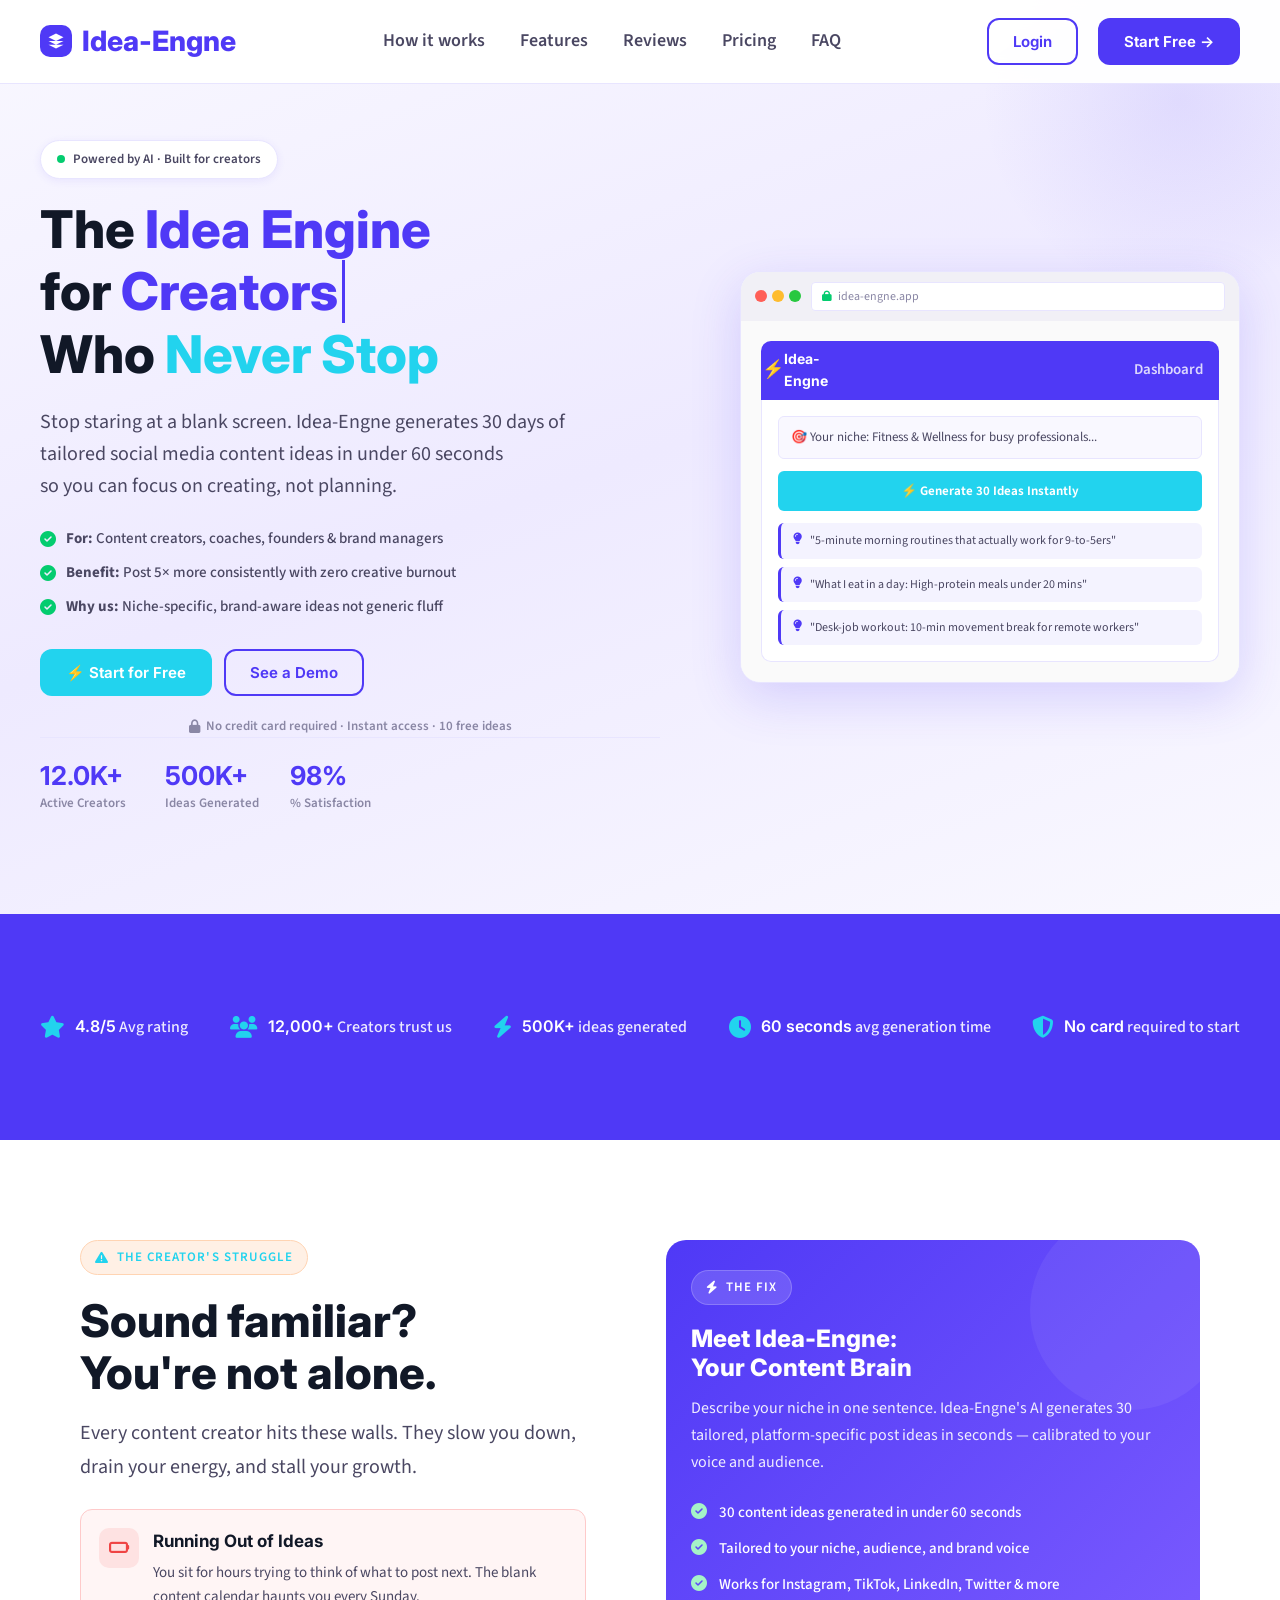
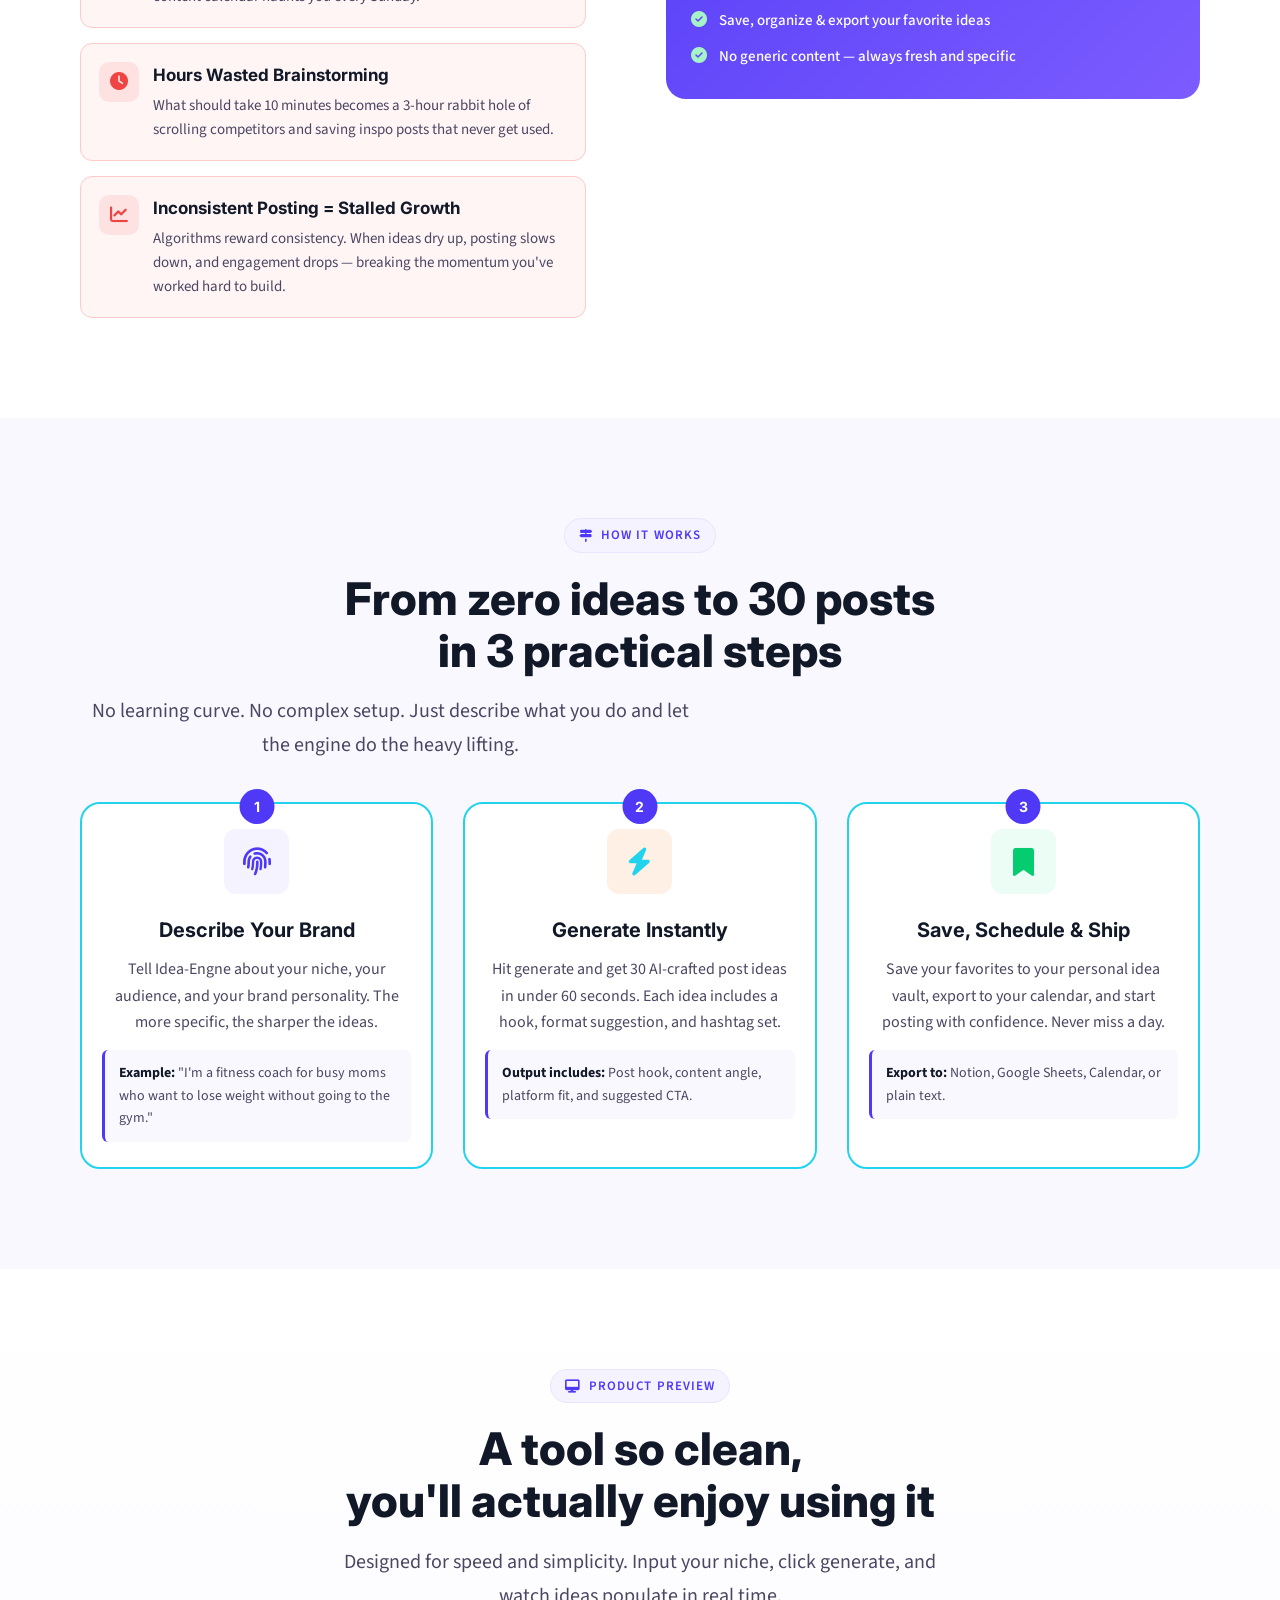
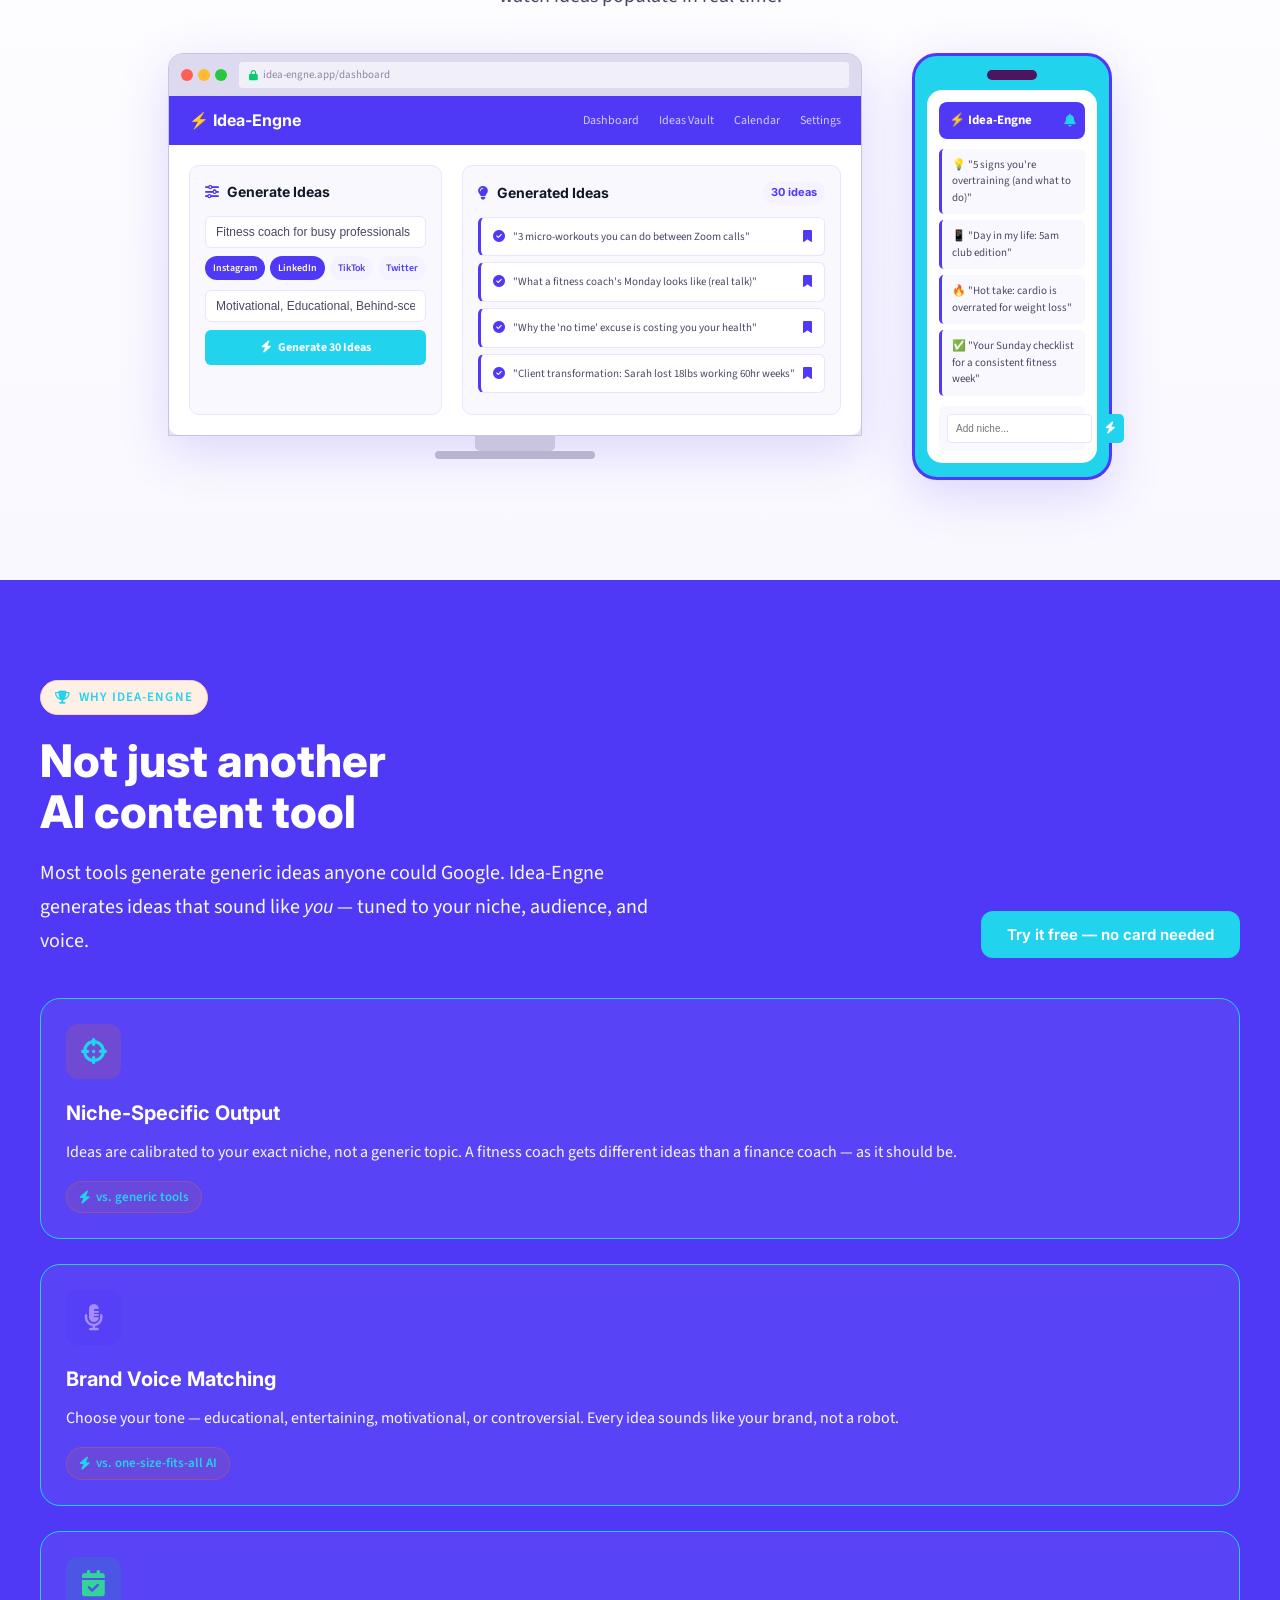
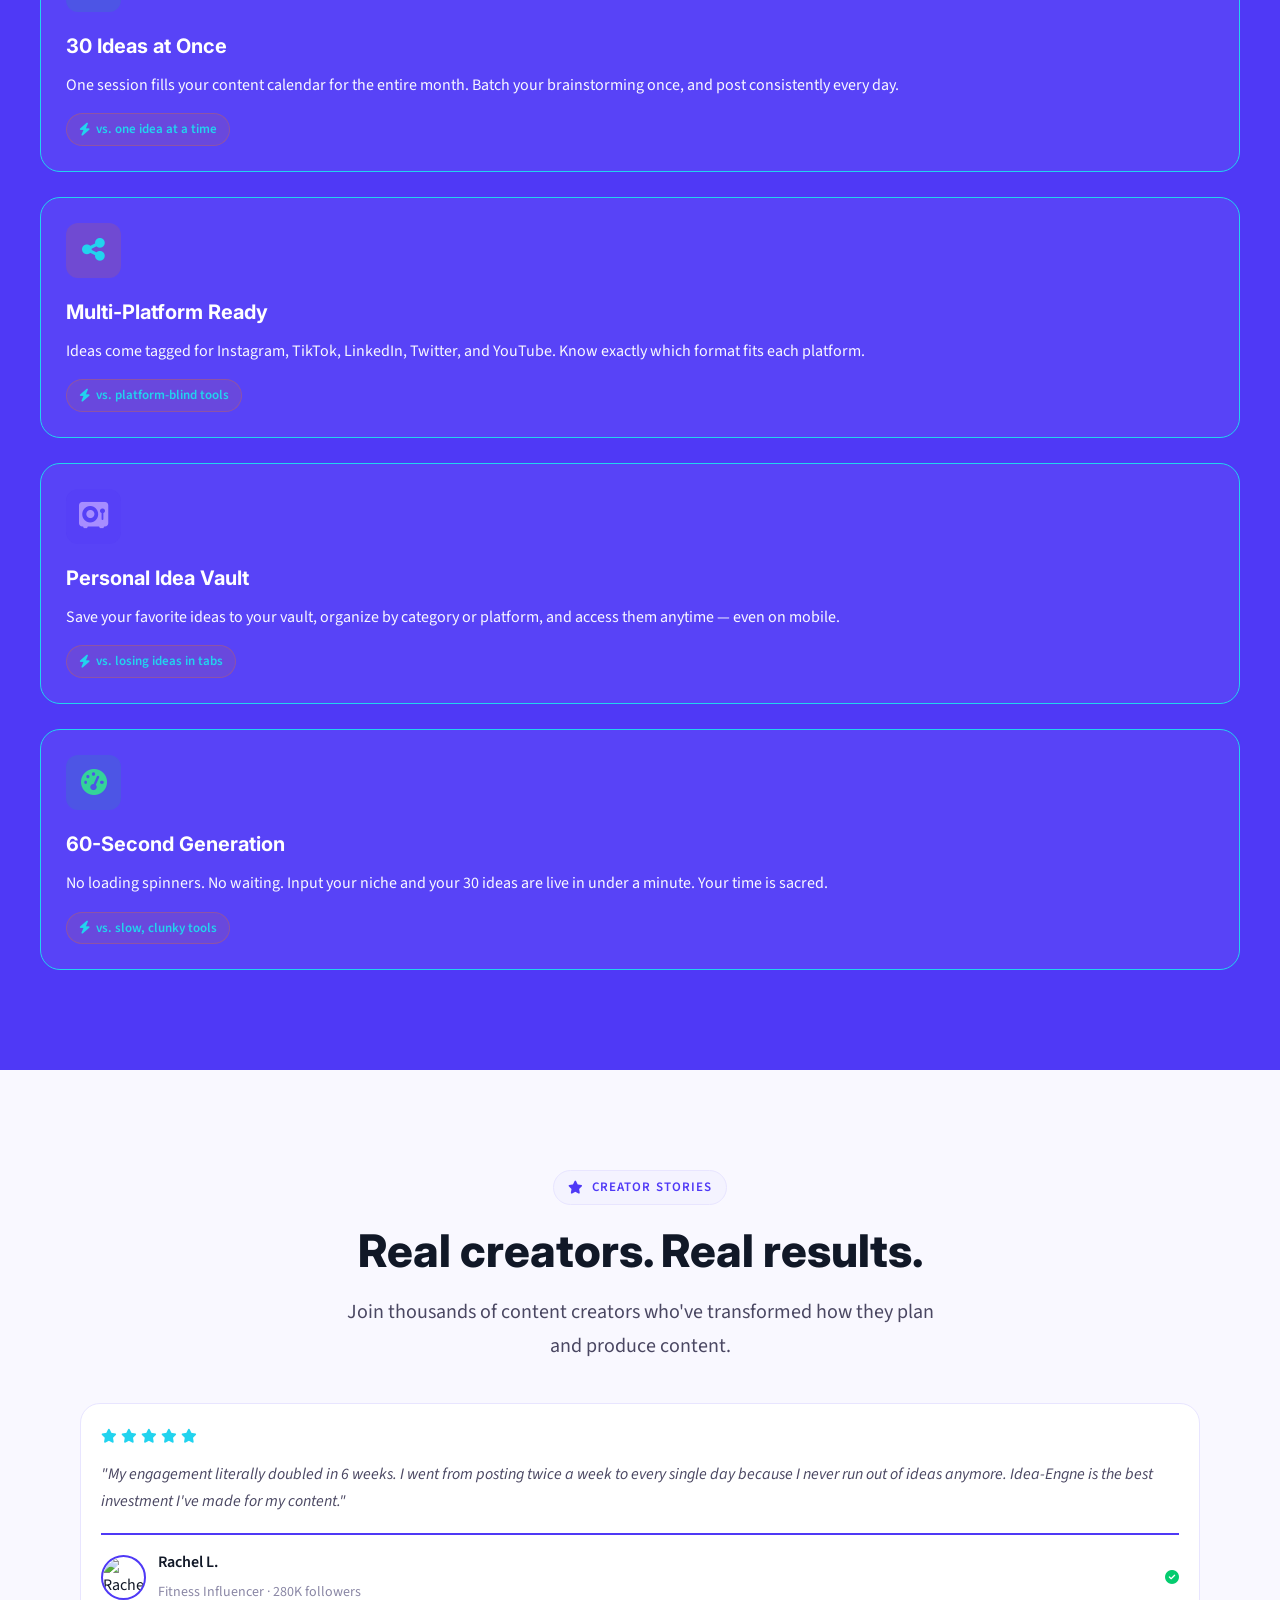
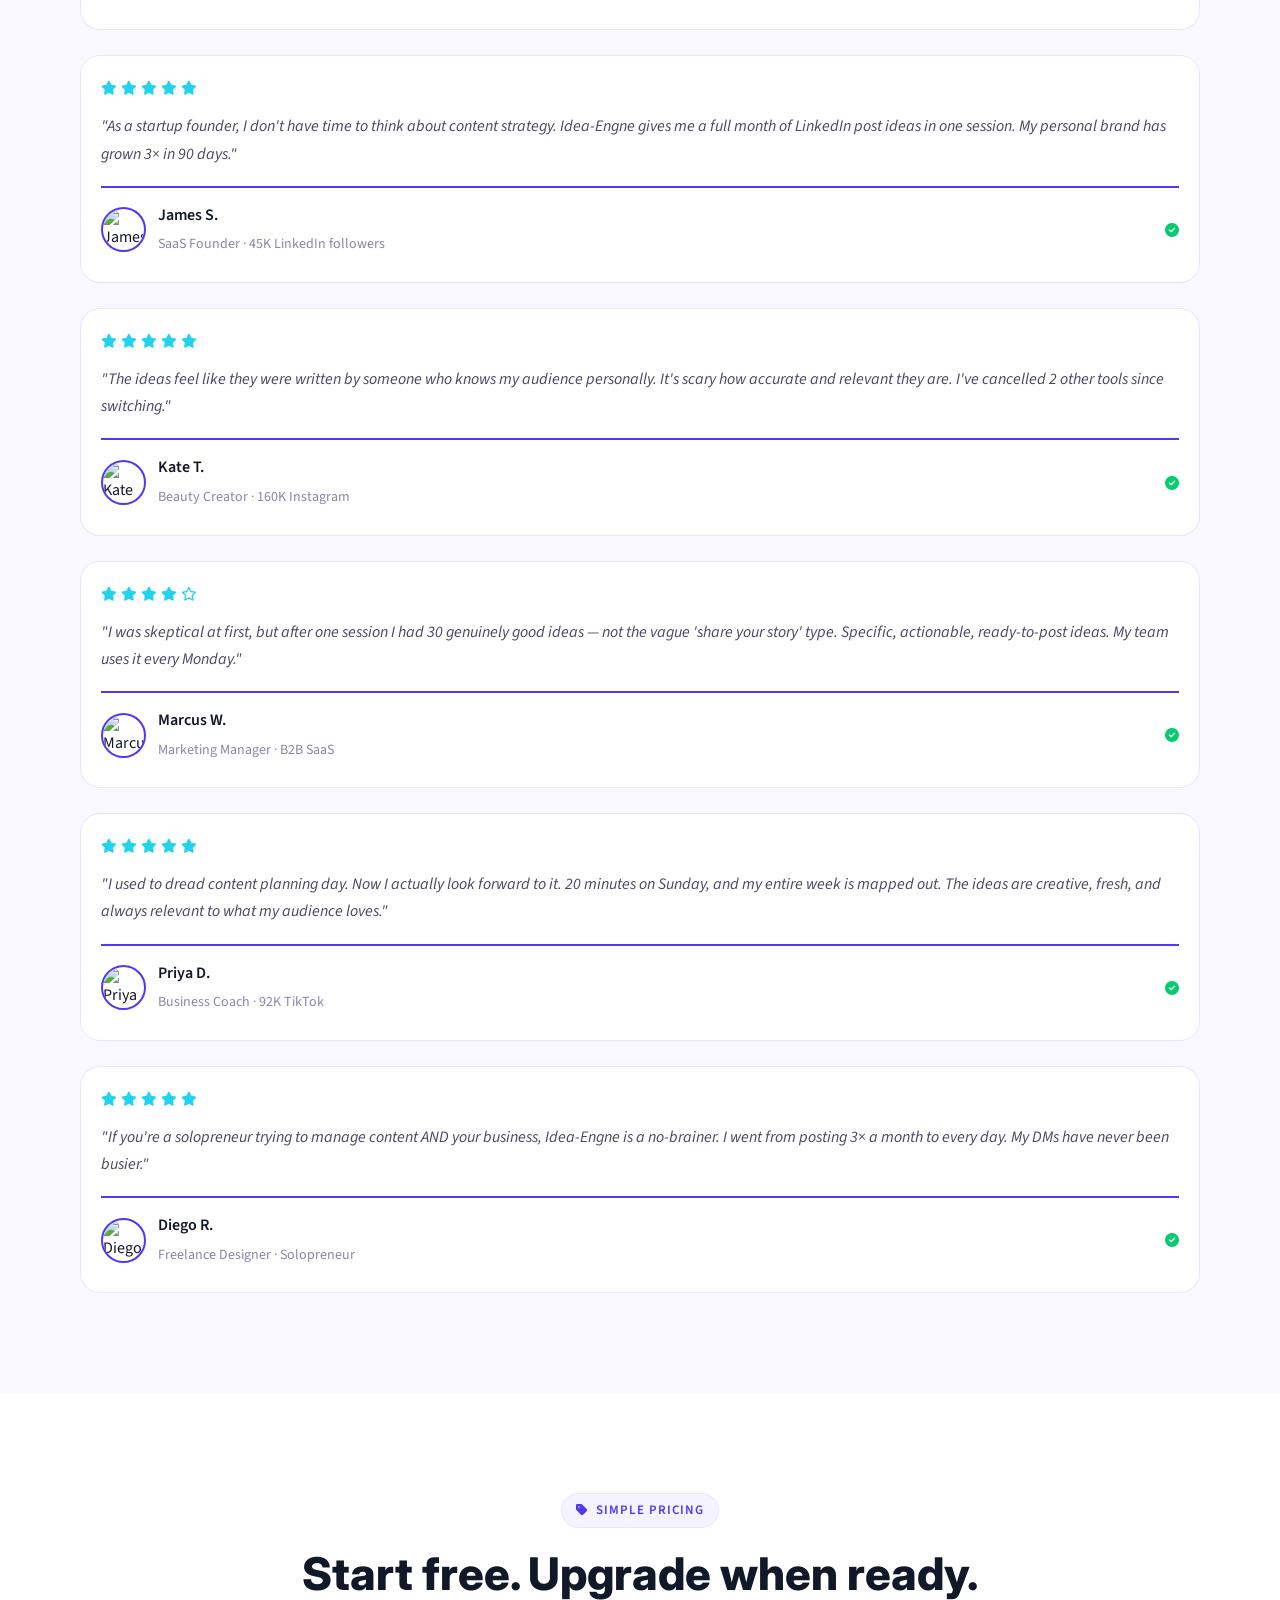
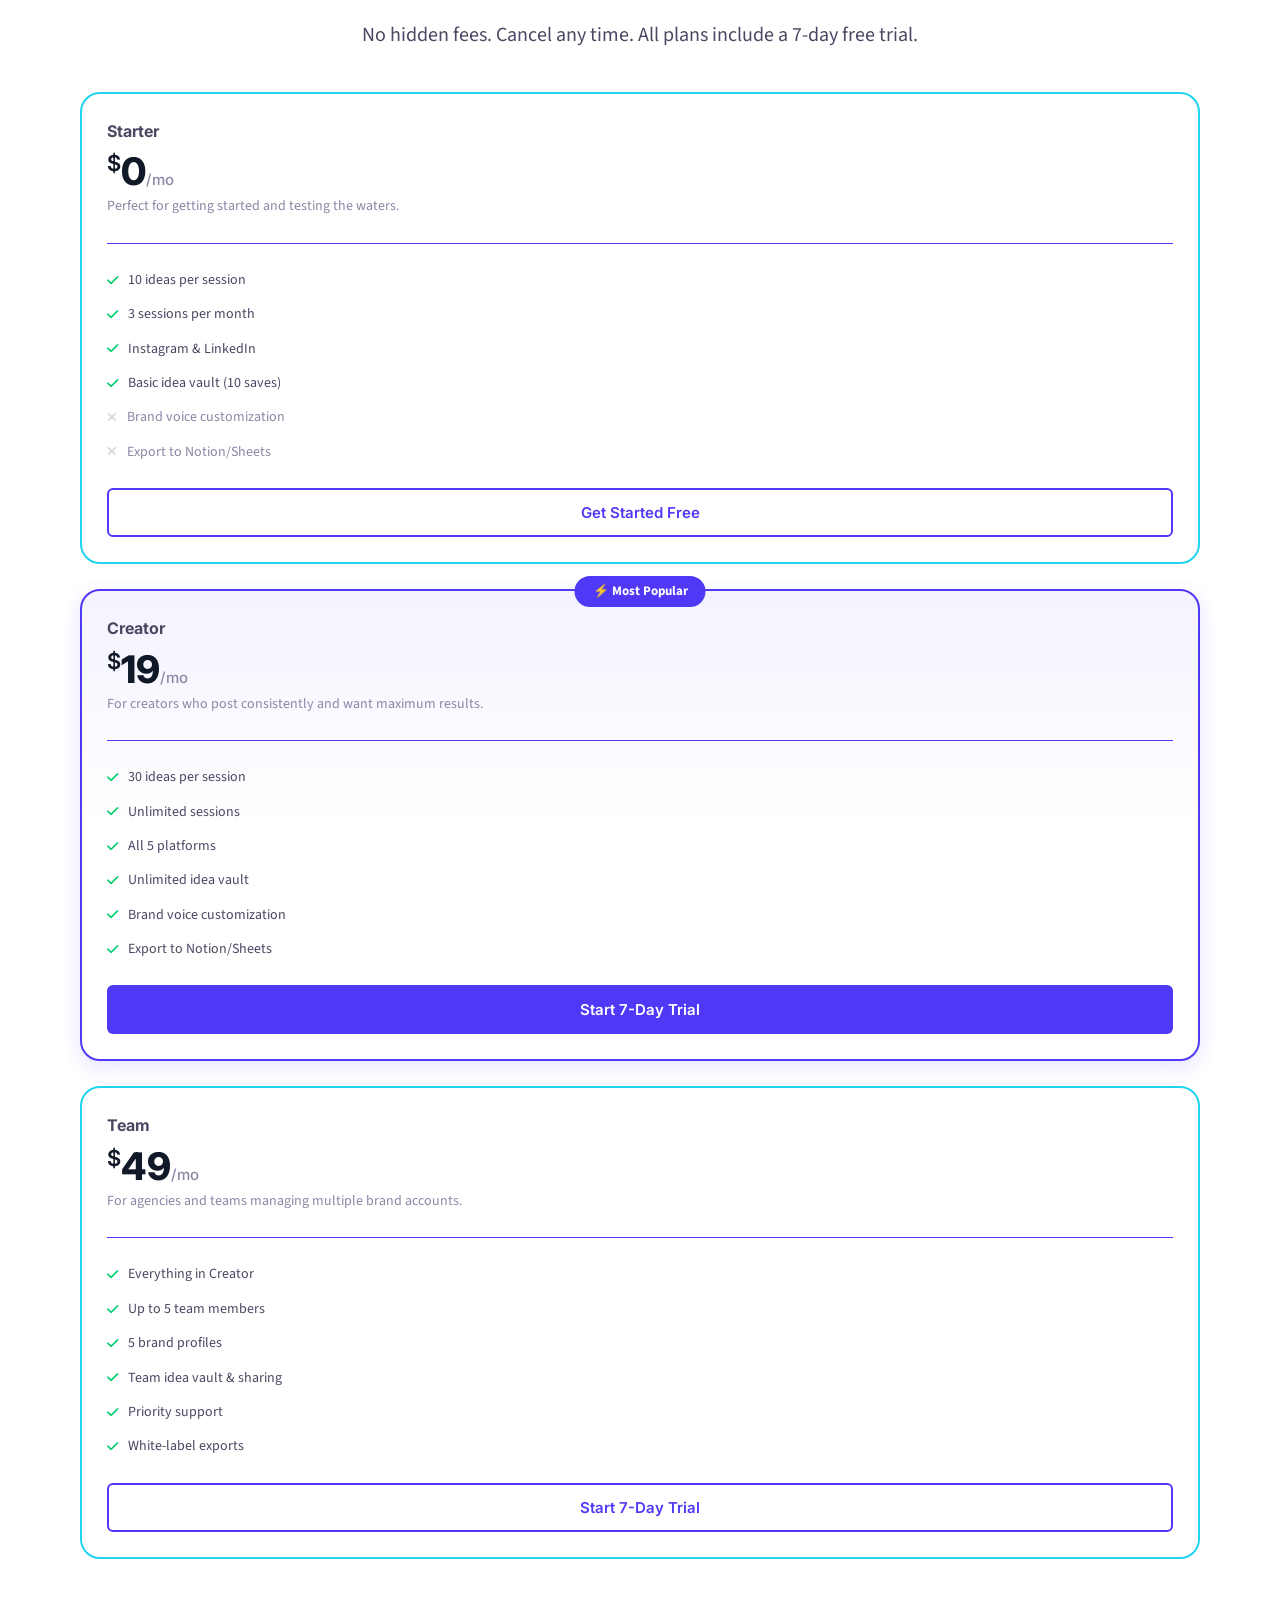
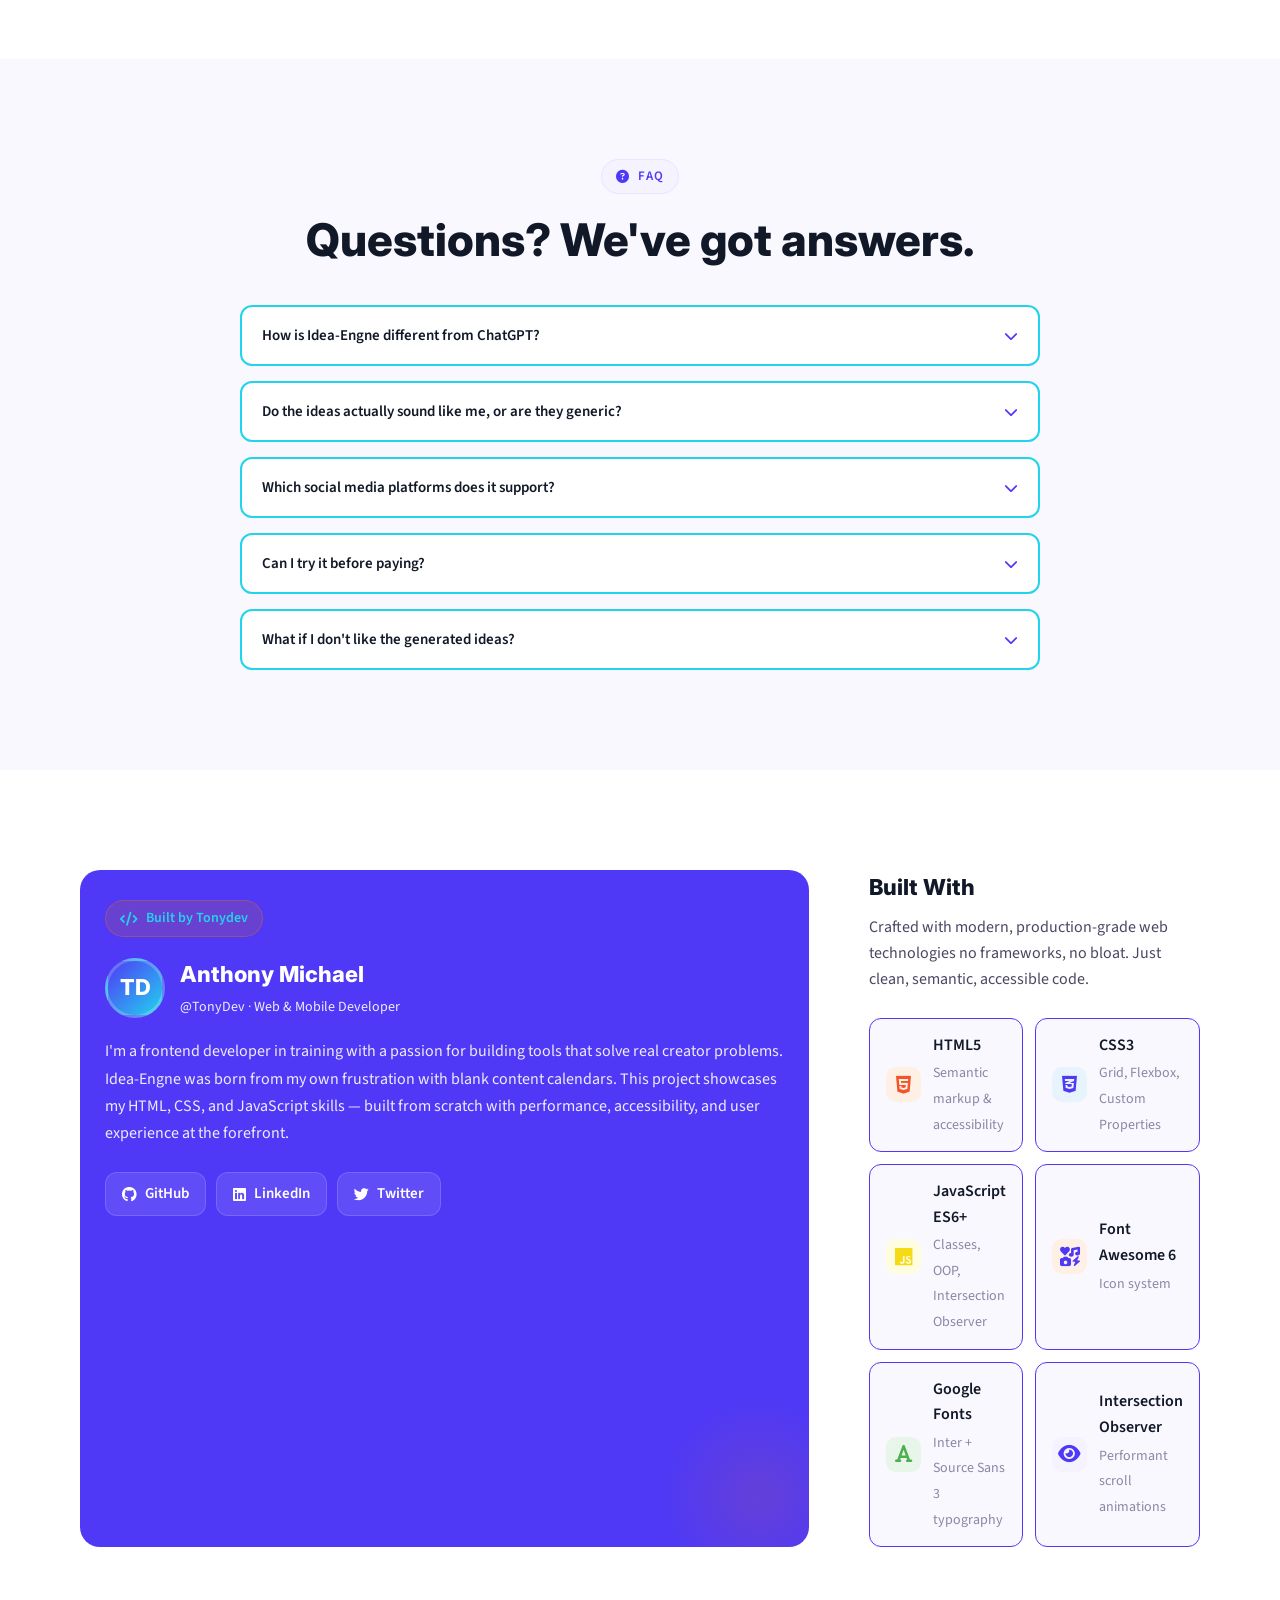
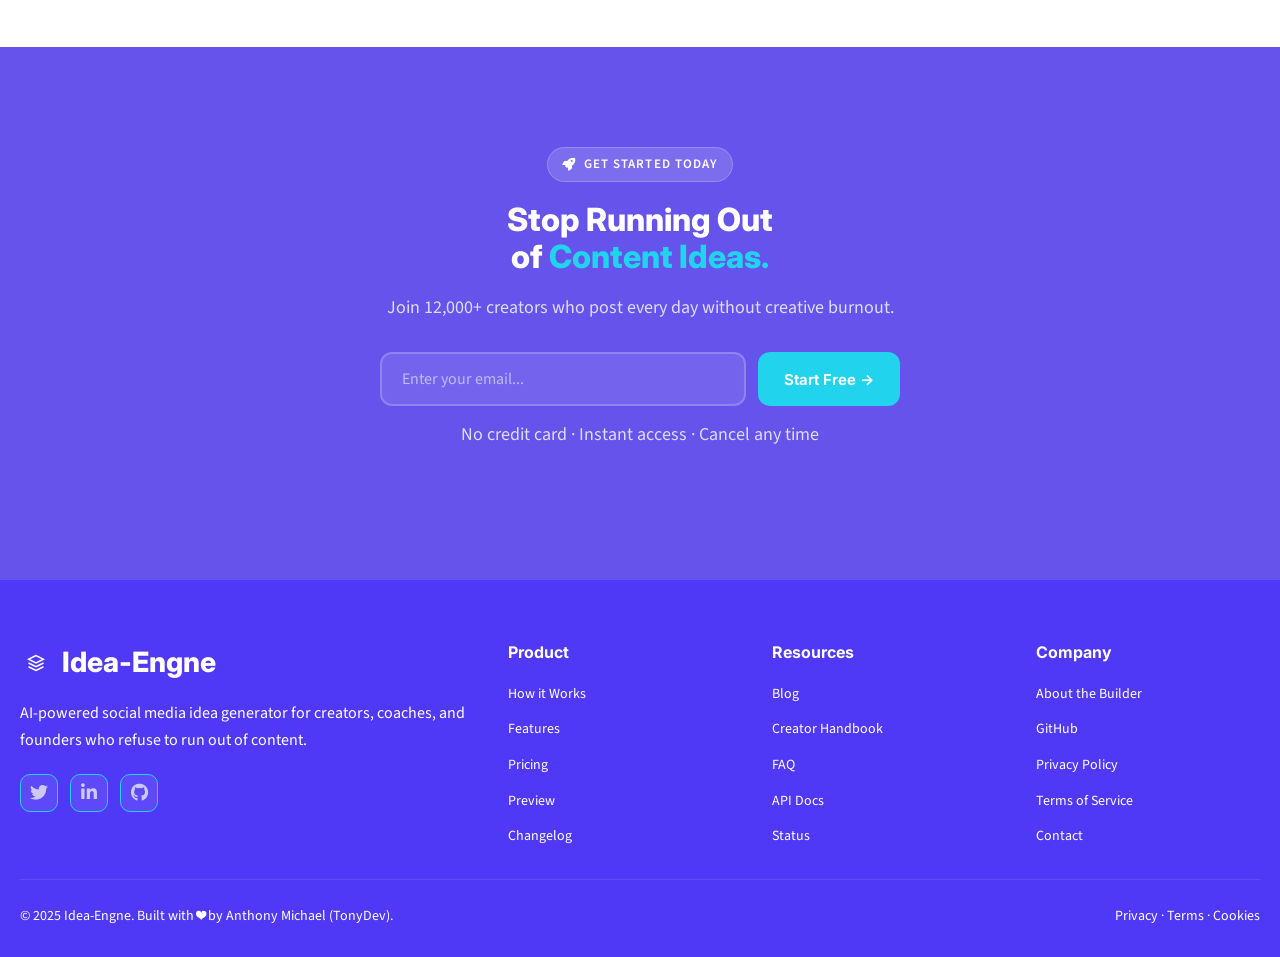
==== index.html @ 8db4eb9b "Idea- generator is an upgraded version of idea-engne that help creator, stay fresh with content idea" ====
<!DOCTYPE html>
<html lang="en">
<head>
  <meta charset="UTF-8">
  <meta name="viewport" content="width=device-width, initial-scale=1.0">
  <meta name="description" content="Idea-Engne – AI-powered social media idea generator for content creators, coaches, and founders. Post consistently without creative burnout.">
  <meta property="og:title" content="Idea-Engne | Never Run Out of Content Ideas Again">
  <meta property="og:description" content="Generate 30 days of tailored social media content ideas in under 60 seconds. Built for creators, coaches, and founders.">
  <meta property="og:type" content="website">
  <meta name="twitter:card" content="summary_large_image">
  <title>Idea-Engne | AI Social Media Idea Generator</title>

  <!-- Fonts -->
<link rel="preconnect" href="https://fonts.googleapis.com">
<link rel="preconnect" href="https://fonts.gstatic.com" crossorigin>
<link href="https://fonts.googleapis.com/css2?family=Inter:wght@400;500;600;700&family=Source+Sans+3:wght@400;500;600;700&display=swap" rel="stylesheet">  <link rel="stylesheet" href="https://cdnjs.cloudflare.com/ajax/libs/font-awesome/6.5.0/css/all.min.css">
<link rel="stylesheet" href="index.css">
</head>
<body>
    <!-- Skip Link -->
<a href="#hero" class="skip-link">Skip to main content</a>

<!--  HEADER -->
<header id="site-header">
  <div class="header-inner">
    <!-- Brand Logo -->
    <a href="#hero" class="brand">
      <div class="brand-icon">
        <svg viewBox="0 0 24 24" xmlns="http://www.w3.org/2000/svg">
          <path d="M12 2L2 7l10 5 10-5-10-5zM2 17l10 5 10-5M2 12l10 5 10-5"/>
        </svg>
      </div>
      Idea-Engne
    </a>

    <!-- Desktop Navigation - Hidden on Mobile -->
    <nav aria-label="Main navigation">
      <ul class="nav-links">
        <li><a href="#how-it-works">How it works</a></li>
        <li><a href="#features">Features</a></li>
        <li><a href="#testimonials">Reviews</a></li>
        <li><a href="#pricing">Pricing</a></li>
        <li><a href="#faq">FAQ</a></li>
      </ul>
    </nav>

    <!-- Desktop CTA Buttons - Hidden on Mobile -->
    <div class="header-cta">
      <button class="btn-outline cta-trigger">Login</button>
      <button class="btn-primary cta-trigger">Start Free →</button>
    </div>

    <!-- Hamburger Menu - Mobile Only -->
    <button class="hamburger" aria-label="Menu" aria-expanded="false">
      <span></span>
      <span></span>
      <span></span>
    </button>
  </div>

  <!-- Mobile Menu - Slides Down on Mobile -->
  <div class="mobile-menu">
    <nav aria-label="Mobile navigation">
      <ul class="mobile-nav-links">
        <li><a href="#how-it-works">How it works</a></li>
        <li><a href="#features">Features</a></li>
        <li><a href="#testimonials">Reviews</a></li>
        <li><a href="#pricing">Pricing</a></li>
        <li><a href="#faq">FAQ</a></li>
      </ul>
    </nav>
    <div class="mobile-cta">
      <button class="btn-outline cta-trigger">Login</button>
      <button class="btn-primary cta-trigger">Start Free →</button>
    </div>
  </div>
</header>

<!-- HERO SECTION  -->
<section id="hero">
  <div class="hero-inner">
    <!-- Left: Copy -->
    <div class="hero-copy">
      <div class="hero-badge">
        <span class="dot"></span>
        Powered by AI · Built for creators
      </div>

      <h1 class="hero-title">
        The <span class="line-accent">Idea Engine</span><br>
        for <span class="typing-wrapper"><span class="typing-target line-accent" id="typing-hero">Creators</span></span><br>
        Who <span class="line-orange">Never Stop</span>
      </h1>

      <p class="hero-desc">
        Stop staring at a blank screen. Idea-Engne generates 30 days of tailored social media content ideas in under 60 seconds <br>so you can focus on creating, not planning.
      </p>

      <div class="hero-value-props">
        <div class="value-prop">
          <i class="fas fa-check-circle"></i>
          <span><strong>For:</strong> Content creators, coaches, founders & brand managers</span>
        </div>
        <div class="value-prop">
          <i class="fas fa-check-circle"></i>
          <span><strong>Benefit:</strong> Post 5× more consistently with zero creative burnout</span>
        </div>
        <div class="value-prop">
          <i class="fas fa-check-circle"></i>
          <span><strong>Why us:</strong> Niche-specific, brand-aware ideas not generic fluff</span>
        </div>
      </div>

      <div class="hero-actions">
        <button class="btn-accent cta-trigger">⚡ Start for Free </button>
        <button class="btn-outline cta-trigger">See a Demo</button>
      </div>

      <p class="hero-note">
        <i class="fas fa-lock"></i> No credit card required · Instant access · 10 free ideas
      </p>

      <div class="hero-stats">
        <div class="stat-item">
          <span class="stat-number" data-count="12000">0</span>
          <span class="stat-label">Active Creators</span>
        </div>
        <div class="stat-item">
          <span class="stat-number" data-count="500000">0</span>
          <span class="stat-label">Ideas Generated</span>
        </div>
        <div class="stat-item">
          <span class="stat-number" data-count="98">0</span>
          <span class="stat-label">% Satisfaction</span>
        </div>
      </div>
    </div>

    <!-- Right: UI Mockup -->
    <div class="hero-visual">
      <div class="browser-mockup">
        <div class="browser-bar">
          <div class="browser-dots">
            <div class="browser-dot"></div>
            <div class="browser-dot"></div>
            <div class="browser-dot"></div>
          </div>
          <div class="browser-url">
            <i class="fas fa-lock"></i>
            idea-engne.app
          </div>
        </div>
        <div class="mockup-content">
          <div class="mockup-header-ui">
            <div class="icon-badge">⚡<span class="app-logo"> Idea-Engne</span></div>
            <span style="font-size:1.5rem; font-weight: 600; opacity:.8;">Dashboard</span>
          </div>
          <div class="mockup-body">
            <div class="mockup-input-area">🎯 Your niche: Fitness & Wellness for busy professionals...</div>
            <div class="mockup-generate-btn">⚡ Generate 30 Ideas Instantly</div>
            <div class="mockup-ideas-list">
              <div class="mockup-idea-item">
                <i class="fas fa-lightbulb"></i>
                <span>"5-minute morning routines that actually work for 9-to-5ers"</span>
              </div>
              <div class="mockup-idea-item">
                <i class="fas fa-lightbulb"></i>
                <span>"What I eat in a day: High-protein meals under 20 mins"</span>
              </div>
              <div class="mockup-idea-item">
                <i class="fas fa-lightbulb"></i>
                <span>"Desk-job workout: 10-min movement break for remote workers"</span>
              </div>
            </div>
          </div>
        </div>
      </div>

      <!-- Floating phone -->
      <div class="phone-mockup-float">
        <div class="phone-notch"></div>
        <div class="phone-screen">
          <div class="phone-bar primary"></div>
          <div class="phone-bar" style="width:90%;margin:.4rem 0;"></div>
          <div class="phone-bar accent"></div>
          <div class="phone-bar" style="width:80%;margin:.4rem 0;"></div>
          <div class="phone-bar" style="width:90%;"></div>
          <div class="phone-bar primary" style="width:80%;margin:.4rem 0;"></div>
        </div>
      </div>
    </div>
  </div>
</section>

<!--  SOCIAL PROOF BAR  -->
<section id="social-proof-bar">
  <div class="proof-bar-inner">
    <div class="proof-item">
      <i class="fas fa-star"></i>
      <span><strong>4.8/5</strong> Avg rating</span>
    </div>

    <div class="proof-item">
      <i class="fas fa-users"></i>
      <span><strong>12,000+</strong> Creators trust us</span>
    </div>

    <div class="proof-item">
      <i class="fas fa-bolt"></i>
      <span><strong>500K+</strong> ideas generated</span>
    </div>

    <div class="proof-item">
      <i class="fas fa-clock"></i>
      <span><strong>60 seconds</strong> avg generation time</span>
    </div>

    <div class="proof-item">
      <i class="fas fa-shield-alt"></i>
      <span><strong>No card</strong> required to start</span>
    </div>

  </div>
</section>

<!--  PROBLEM / SOLUTION  -->
<section id="problem">
  <div class="problem-inner container">
    <!-- Problem Side -->
    <div class="fade-in-left">
      <span class="section-tag accent">
        <i class="fas fa-exclamation-triangle"></i> The Creator's Struggle
      </span>
      <h2 class="section-title">
        Sound familiar?<br>You're not alone.
      </h2>
      <p class="section-subtitle">
        Every content creator hits these walls. They slow you down, drain your energy, and stall your growth.
      </p>

      <div class="problem-list">
        <div class="problem-item fade-in stagger-1">
          <div class="problem-icon"><i class="fas fa-battery-empty"></i></div>
          <div class="problem-text">
            <h4>Running Out of Ideas</h4>
            <p>You sit for hours trying to think of what to post next. The blank content calendar haunts you every Sunday.</p>
          </div>
        </div>
        <div class="problem-item fade-in stagger-2">
          <div class="problem-icon"><i class="fas fa-clock"></i></div>
          <div class="problem-text">
            <h4>Hours Wasted Brainstorming</h4>
            <p>What should take 10 minutes becomes a 3-hour rabbit hole of scrolling competitors and saving inspo posts that never get used.</p>
          </div>
        </div>
        <div class="problem-item fade-in stagger-3">
          <div class="problem-icon"><i class="fas fa-chart-line"></i></div>
          <div class="problem-text">
            <h4>Inconsistent Posting = Stalled Growth</h4>
            <p>Algorithms reward consistency. When ideas dry up, posting slows down, and engagement drops — breaking the momentum you've worked hard to build.</p>
          </div>
        </div>
      </div>
    </div>

    <!-- Solution Side -->
    <div class="solution-side fade-in-right">
      <div class="solution-card">
        <span class="section-tag">
          <i class="fas fa-bolt"></i> The Fix
        </span>
        <h3>Meet Idea-Engne:<br>Your Content Brain</h3>
        <p>
          Describe your niche in one sentence. Idea-Engne's AI generates 30 tailored, platform-specific post ideas in seconds — calibrated to your voice and audience.
        </p>
        <div class="solution-benefits">
          <div class="solution-benefit">
            <i class="fas fa-check-circle"></i>
            <span>30 content ideas generated in under 60 seconds</span>
          </div>
          <div class="solution-benefit">
            <i class="fas fa-check-circle"></i>
            <span>Tailored to your niche, audience, and brand voice</span>
          </div>
          <div class="solution-benefit">
            <i class="fas fa-check-circle"></i>
            <span>Works for Instagram, TikTok, LinkedIn, Twitter & more</span>
          </div>
          <div class="solution-benefit">
            <i class="fas fa-check-circle"></i>
            <span>Save, organize & export your favorite ideas</span>
          </div>
          <div class="solution-benefit">
            <i class="fas fa-check-circle"></i>
            <span>No generic content — always fresh and specific</span>
          </div>
        </div>
      </div>
    </div>
  </div>
</section>

<!--  HOW IT WORKS  -->
<section id="how-it-works">
  <div class="container">
    <div class="how-header fade-in">
      <span class="section-tag">
        <i class="fas fa-map-signs"></i> How It Works
      </span>
      <h2 class="section-title">From zero ideas to 30 posts<br>in 3 practical steps</h2>
      <p class="section-subtitle">
        No learning curve. No complex setup. Just describe what you do and let the engine do the heavy lifting.
      </p>
    </div>

    <div class="steps-grid">
      <div class="step-card fade-in stagger-1">
        <div class="step-number">1</div>
        <div class="step-icon-wrap purple">
          <i class="fas fa-fingerprint"></i>
        </div>
        <h3>Describe Your Brand</h3>
        <p>
          Tell Idea-Engne about your niche, your audience, and your brand personality. The more specific, the sharper the ideas.
        </p>
        <div class="step-detail">
          <strong>Example:</strong> "I'm a fitness coach for busy moms who want to lose weight without going to the gym."
        </div>
      </div>

      <div class="step-card fade-in stagger-2">
        <div class="step-number">2</div>
        <div class="step-icon-wrap orange">
          <i class="fas fa-bolt"></i>
        </div>
        <h3>Generate Instantly</h3>
        <p>
          Hit generate and get 30 AI-crafted post ideas in under 60 seconds. Each idea includes a hook, format suggestion, and hashtag set.
        </p>
        <div class="step-detail">
          <strong>Output includes:</strong> Post hook, content angle, platform fit, and suggested CTA.
        </div>
      </div>

      <div class="step-card fade-in stagger-3">
        <div class="step-number">3</div>
        <div class="step-icon-wrap green">
          <i class="fas fa-bookmark"></i>
        </div>
        <h3>Save, Schedule & Ship</h3>
        <p>
          Save your favorites to your personal idea vault, export to your calendar, and start posting with confidence. Never miss a day.
        </p>
        <div class="step-detail">
          <strong>Export to:</strong> Notion, Google Sheets, Calendar, or plain text.
        </div>
      </div>
    </div>
  </div>
</section>

<!--  UI PREVIEW / DEVICE MOCKUP  -->
<section id="ui-preview">
  <div class="preview-inner">
    <div class="preview-header fade-in">
      <span class="section-tag">
        <i class="fas fa-desktop"></i> Product Preview
      </span>
      <h2 class="section-title">A tool so clean,<br>you'll actually enjoy using it</h2>
      <p class="section-subtitle" style="margin: 0 auto;">
        Designed for speed and simplicity. Input your niche, click generate, and watch ideas populate in real time.
      </p>
    </div>

    <div class="devices-scene fade-in">
      <!-- Desktop mockup -->
      <div>
        <div class="desktop-mockup">
          <div class="desktop-bar">
            <div class="desktop-dots">
              <div class="desktop-dot"></div>
              <div class="desktop-dot"></div>
              <div class="desktop-dot"></div>
            </div>
            <div class="desktop-url-bar">
              <i class="fas fa-lock" style="color: var(--success); font-size: 1rem;"></i>
              idea-engne.app/dashboard
            </div>
          </div>
          <div class="desktop-screen">
            <div class="app-nav-bar">
              <span class="logo">⚡ Idea-Engne</span>
              <div class="app-nav-links">
                <span>Dashboard</span>
                <span>Ideas Vault</span>
                <span>Calendar</span>
                <span>Settings</span>
              </div>
            </div>
            <div class="app-body">
              <div class="app-panel">
                <div class="app-panel-title">
                  <i class="fas fa-sliders-h"></i> Generate Ideas
                </div>
                <input class="app-input" type="text" value="Fitness coach for busy professionals" readonly>
                <div class="app-select">
                  <span class="app-tag selected">Instagram</span>
                  <span class="app-tag selected">LinkedIn</span>
                  <span class="app-tag">TikTok</span>
                  <span class="app-tag">Twitter</span>
                </div>
                <input class="app-input" type="text" value="Motivational, Educational, Behind-scenes" readonly>
                <div class="app-generate-btn">
                  <i class="fas fa-bolt"></i> Generate 30 Ideas
                </div>
              </div>

              <div class="app-panel app-results-panel">
                <div class="app-panel-title">
                  <i class="fas fa-lightbulb"></i> Generated Ideas <span style="margin-left:auto; background:var(--light-bg); color:var(--primary); padding: 0.3rem 0.8rem; border-radius: 10rem; font-size:1.1rem;">30 ideas</span>
                </div>
                <div class="result-item">
                  <i class="fas fa-check-circle"></i>
                  <span>"3 micro-workouts you can do between Zoom calls"</span>
                  <span class="save-btn"><i class="fas fa-bookmark"></i></span>
                </div>
                <div class="result-item">
                  <i class="fas fa-check-circle"></i>
                  <span>"What a fitness coach's Monday looks like (real talk)"</span>
                  <span class="save-btn"><i class="fas fa-bookmark"></i></span>
                </div>
                <div class="result-item">
                  <i class="fas fa-check-circle"></i>
                  <span>"Why the 'no time' excuse is costing you your health"</span>
                  <span class="save-btn"><i class="fas fa-bookmark"></i></span>
                </div>
                <div class="result-item">
                  <i class="fas fa-check-circle"></i>
                  <span>"Client transformation: Sarah lost 18lbs working 60hr weeks"</span>
                  <span class="save-btn"><i class="fas fa-bookmark"></i></span>
                </div>
              </div>
            </div>
          </div>
        </div>
        <div class="desktop-stand"></div>
        <div class="desktop-base"></div>
      </div>

      <!-- Mobile mockup -->
      <div class="mobile-float">
        <div class="mobile-notch"></div>
        <div class="mobile-screen">
          <div class="mobile-app-header">
            <span>⚡ Idea-Engne</span>
            <i class="fas fa-bell" style="color: var(--accent); font-size:1.3rem;"></i>
          </div>
          <div class="mobile-result-item">💡 "5 signs you're overtraining (and what to do)"</div>
          <div class="mobile-result-item">📱 "Day in my life: 5am club edition"</div>
          <div class="mobile-result-item">🔥 "Hot take: cardio is overrated for weight loss"</div>
          <div class="mobile-result-item">✅ "Your Sunday checklist for a consistent fitness week"</div>
          <div class="mobile-bottom-bar">
            <input class="mobile-input" type="text" placeholder="Add niche..." readonly>
            <div class="mobile-send-btn"><i class="fas fa-bolt"></i></div>
          </div>
        </div>
      </div>
    </div>
  </div>
</section>

<!--  FEATURES — WHY US  -->
<section id="features">
  <div class="features-inner">
    <div class="features-header">
      <div class="fade-in-left">
        <span class="section-tag accent">
          <i class="fas fa-trophy"></i> Why Idea-Engne
        </span>
        <h2 class="section-title">Not just another<br>AI content tool</h2>
        <p class="section-subtitle">
          Most tools generate generic ideas anyone could Google. Idea-Engne generates ideas that sound like <em>you</em> — tuned to your niche, audience, and voice.
        </p>
      </div>
      <div class="fade-in-right features-header-cta">
        <button class="btn-accent cta-trigger">Try it free — no card needed</button>
      </div>
    </div>

    <div class="features-grid">
      <div class="feature-card fade-in stagger-1">
        <div class="feature-icon accent">
          <i class="fas fa-crosshairs"></i>
        </div>
        <h3>Niche-Specific Output</h3>
        <p>Ideas are calibrated to your exact niche, not a generic topic. A fitness coach gets different ideas than a finance coach — as it should be.</p>
        <span class="vs-badge"><i class="fas fa-bolt"></i> vs. generic tools</span>
      </div>

      <div class="feature-card fade-in stagger-2">
        <div class="feature-icon purple">
          <i class="fas fa-microphone-alt"></i>
        </div>
        <h3>Brand Voice Matching</h3>
        <p>Choose your tone — educational, entertaining, motivational, or controversial. Every idea sounds like your brand, not a robot.</p>
        <span class="vs-badge"><i class="fas fa-bolt"></i> vs. one-size-fits-all AI</span>
      </div>

      <div class="feature-card fade-in stagger-3">
        <div class="feature-icon green">
          <i class="fas fa-calendar-check"></i>
        </div>
        <h3>30 Ideas at Once</h3>
        <p>One session fills your content calendar for the entire month. Batch your brainstorming once, and post consistently every day.</p>
        <span class="vs-badge"><i class="fas fa-bolt"></i> vs. one idea at a time</span>
      </div>

      <div class="feature-card fade-in stagger-1">
        <div class="feature-icon accent">
          <i class="fas fa-share-alt"></i>
        </div>
        <h3>Multi-Platform Ready</h3>
        <p>Ideas come tagged for Instagram, TikTok, LinkedIn, Twitter, and YouTube. Know exactly which format fits each platform.</p>
        <span class="vs-badge"><i class="fas fa-bolt"></i> vs. platform-blind tools</span>
      </div>

      <div class="feature-card fade-in stagger-2">
        <div class="feature-icon purple">
          <i class="fas fa-vault"></i>
        </div>
        <h3>Personal Idea Vault</h3>
        <p>Save your favorite ideas to your vault, organize by category or platform, and access them anytime — even on mobile.</p>
        <span class="vs-badge"><i class="fas fa-bolt"></i> vs. losing ideas in tabs</span>
      </div>

      <div class="feature-card fade-in stagger-3">
        <div class="feature-icon green">
          <i class="fas fa-tachometer-alt"></i>
        </div>
        <h3>60-Second Generation</h3>
        <p>No loading spinners. No waiting. Input your niche and your 30 ideas are live in under a minute. Your time is sacred.</p>
        <span class="vs-badge"><i class="fas fa-bolt"></i> vs. slow, clunky tools</span>
      </div>
    </div>
  </div>
</section>

<!-- ==================== TESTIMONIALS ==================== -->
<section id="testimonials">
  <div class="container">
    <div class="testimonials-header fade-in">
      <span class="section-tag">
        <i class="fas fa-star"></i> Creator Stories
      </span>
      <h2 class="section-title">Real creators. Real results.</h2>
      <p class="section-subtitle">
        Join thousands of content creators who've transformed how they plan and produce content.
      </p>
    </div>

    <div class="testimonials-grid">
      <div class="testimonial-card fade-in stagger-1">
        <div class="testimonial-stars">
          <i class="fas fa-star"></i><i class="fas fa-star"></i>
          <i class="fas fa-star"></i><i class="fas fa-star"></i>
          <i class="fas fa-star"></i>
        </div>
        <p class="testimonial-text">
          "My engagement literally doubled in 6 weeks. I went from posting twice a week to every single day because I never run out of ideas anymore. Idea-Engne is the best investment I've made for my content."
        </p>
        <div class="testimonial-author">
          <img src="https://i.pravatar.cc/150?img=47" alt="Rachel L. - Fitness Influencer" class="author-photo" loading="lazy">
          <div class="author-info">
            <strong>Rachel L.</strong>
            <span>Fitness Influencer · 280K followers</span>
          </div>
          <i class="fas fa-check-circle verified-badge"></i>
        </div>
      </div>

      <div class="testimonial-card fade-in stagger-2">
        <div class="testimonial-stars">
          <i class="fas fa-star"></i><i class="fas fa-star"></i>
          <i class="fas fa-star"></i><i class="fas fa-star"></i>
          <i class="fas fa-star"></i>
        </div>
        <p class="testimonial-text">
          "As a startup founder, I don't have time to think about content strategy. Idea-Engne gives me a full month of LinkedIn post ideas in one session. My personal brand has grown 3× in 90 days."
        </p>
        <div class="testimonial-author">
          <img src="https://i.pravatar.cc/150?img=3" alt="James S. - Startup Founder" class="author-photo" loading="lazy">
          <div class="author-info">
            <strong>James S.</strong>
            <span>SaaS Founder · 45K LinkedIn followers</span>
          </div>
          <i class="fas fa-check-circle verified-badge"></i>
        </div>
      </div>

      <div class="testimonial-card fade-in stagger-3">
        <div class="testimonial-stars">
          <i class="fas fa-star"></i><i class="fas fa-star"></i>
          <i class="fas fa-star"></i><i class="fas fa-star"></i>
          <i class="fas fa-star"></i>
        </div>
        <p class="testimonial-text">
          "The ideas feel like they were written by someone who knows my audience personally. It's scary how accurate and relevant they are. I've cancelled 2 other tools since switching."
        </p>
        <div class="testimonial-author">
          <img src="https://i.pravatar.cc/150?img=25" alt="Kate T. - Beauty Content Creator" class="author-photo" loading="lazy">
          <div class="author-info">
            <strong>Kate T.</strong>
            <span>Beauty Creator · 160K Instagram</span>
          </div>
          <i class="fas fa-check-circle verified-badge"></i>
        </div>
      </div>

      <div class="testimonial-card fade-in stagger-1">
        <div class="testimonial-stars">
          <i class="fas fa-star"></i><i class="fas fa-star"></i>
          <i class="fas fa-star"></i><i class="fas fa-star"></i>
          <i class="far fa-star"></i>
        </div>
        <p class="testimonial-text">
          "I was skeptical at first, but after one session I had 30 genuinely good ideas — not the vague 'share your story' type. Specific, actionable, ready-to-post ideas. My team uses it every Monday."
        </p>
        <div class="testimonial-author">
          <img src="https://i.pravatar.cc/150?img=12" alt="Marcus W. - Marketing Manager" class="author-photo" loading="lazy">
          <div class="author-info">
            <strong>Marcus W.</strong>
            <span>Marketing Manager · B2B SaaS</span>
          </div>
          <i class="fas fa-check-circle verified-badge"></i>
        </div>
      </div>

      <div class="testimonial-card fade-in stagger-2">
        <div class="testimonial-stars">
          <i class="fas fa-star"></i><i class="fas fa-star"></i>
          <i class="fas fa-star"></i><i class="fas fa-star"></i>
          <i class="fas fa-star"></i>
        </div>
        <p class="testimonial-text">
          "I used to dread content planning day. Now I actually look forward to it. 20 minutes on Sunday, and my entire week is mapped out. The ideas are creative, fresh, and always relevant to what my audience loves."
        </p>
        <div class="testimonial-author">
          <img src="https://i.pravatar.cc/150?img=44" alt="Priya D. - Business Coach" class="author-photo" loading="lazy">
          <div class="author-info">
            <strong>Priya D.</strong>
            <span>Business Coach · 92K TikTok</span>
          </div>
          <i class="fas fa-check-circle verified-badge"></i>
        </div>
      </div>

      <div class="testimonial-card fade-in stagger-3">
        <div class="testimonial-stars">
          <i class="fas fa-star"></i><i class="fas fa-star"></i>
          <i class="fas fa-star"></i><i class="fas fa-star"></i>
          <i class="fas fa-star"></i>
        </div>
        <p class="testimonial-text">
          "If you're a solopreneur trying to manage content AND your business, Idea-Engne is a no-brainer. I went from posting 3× a month to every day. My DMs have never been busier."
        </p>
        <div class="testimonial-author">
          <img src="https://i.pravatar.cc/150?img=33" alt="Diego R. - Freelance Designer" class="author-photo" loading="lazy">
          <div class="author-info">
            <strong>Diego R.</strong>
            <span>Freelance Designer · Solopreneur</span>
          </div>
          <i class="fas fa-check-circle verified-badge"></i>
        </div>
      </div>
    </div>
  </div>
</section>

<!-- ==================== PRICING ==================== -->
<section id="pricing">
  <div class="container">
    <div class="pricing-header fade-in">
      <span class="section-tag">
        <i class="fas fa-tag"></i> Simple Pricing
      </span>
      <h2 class="section-title">Start free. Upgrade when ready.</h2>
      <p class="section-subtitle">No hidden fees. Cancel any time. All plans include a 7-day free trial.</p>
    </div>

    <div class="pricing-grid">
      <div class="pricing-card fade-in stagger-1">
        <div class="plan-name">Starter</div>
        <div class="plan-price"><sup>$</sup>0<span>/mo</span></div>
        <div class="plan-desc">Perfect for getting started and testing the waters.</div>
        <ul class="plan-features">
          <li><i class="fas fa-check"></i><span>10 ideas per session</span></li>
          <li><i class="fas fa-check"></i><span>3 sessions per month</span></li>
          <li><i class="fas fa-check"></i><span>Instagram & LinkedIn</span></li>
          <li><i class="fas fa-check"></i><span>Basic idea vault (10 saves)</span></li>
          <li class="no"><i class="fas fa-times"></i><span>Brand voice customization</span></li>
          <li class="no"><i class="fas fa-times"></i><span>Export to Notion/Sheets</span></li>
        </ul>
        <button class="plan-cta btn-outline cta-trigger">Get Started Free</button>
      </div>

      <div class="pricing-card popular fade-in stagger-2">
        <div class="popular-badge">⚡ Most Popular</div>
        <div class="plan-name">Creator</div>
        <div class="plan-price"><sup>$</sup>19<span>/mo</span></div>
        <div class="plan-desc">For creators who post consistently and want maximum results.</div>
        <ul class="plan-features">
          <li><i class="fas fa-check"></i><span>30 ideas per session</span></li>
          <li><i class="fas fa-check"></i><span>Unlimited sessions</span></li>
          <li><i class="fas fa-check"></i><span>All 5 platforms</span></li>
          <li><i class="fas fa-check"></i><span>Unlimited idea vault</span></li>
          <li><i class="fas fa-check"></i><span>Brand voice customization</span></li>
          <li><i class="fas fa-check"></i><span>Export to Notion/Sheets</span></li>
        </ul>
        <button class="plan-cta btn-primary cta-trigger">Start 7-Day Trial</button>
      </div>

      <div class="pricing-card fade-in stagger-3">
        <div class="plan-name">Team</div>
        <div class="plan-price"><sup>$</sup>49<span>/mo</span></div>
        <div class="plan-desc">For agencies and teams managing multiple brand accounts.</div>
        <ul class="plan-features">
          <li><i class="fas fa-check"></i><span>Everything in Creator</span></li>
          <li><i class="fas fa-check"></i><span>Up to 5 team members</span></li>
          <li><i class="fas fa-check"></i><span>5 brand profiles</span></li>
          <li><i class="fas fa-check"></i><span>Team idea vault & sharing</span></li>
          <li><i class="fas fa-check"></i><span>Priority support</span></li>
          <li><i class="fas fa-check"></i><span>White-label exports</span></li>
        </ul>
        <button class="plan-cta btn-outline cta-trigger">Start 7-Day Trial</button>
      </div>
    </div>
  </div>
</section>

<!-- ==================== FAQ ==================== -->
<section id="faq">
  <div class="faq-inner">
    <div class="faq-header fade-in">
      <span class="section-tag">
        <i class="fas fa-question-circle"></i> FAQ
      </span>
      <h2 class="section-title">Questions? We've got answers.</h2>
    </div>

    <div class="faq-list">
      <div class="faq-item">
        <button class="faq-question">
          How is Idea-Engne different from ChatGPT?
          <i class="fas fa-chevron-down"></i>
        </button>
        <div class="faq-answer">
          <div class="faq-answer-inner">
            ChatGPT is a general-purpose AI. Idea-Engne is purpose-built for social media content creators.
            It's trained specifically on high-performing content patterns, understands platform nuances, 
            lets you save your brand profile, and generates 30 ideas at once — not one prompt at a time. 
            Think of it as a specialized co-pilot, not a general assistant.
          </div>
        </div>
      </div>

      <div class="faq-item">
        <button class="faq-question">
          Do the ideas actually sound like me, or are they generic?
          <i class="fas fa-chevron-down"></i>
        </button>
        <div class="faq-answer">
          <div class="faq-answer-inner">
            That's exactly what makes Idea-Engne different. 
            When you set up your profile with your niche, audience details, and brand voice (educational, entertaining, provocative, etc.),
            the AI uses those parameters for every generation.
            The ideas are specific to your world, not recycled from a template library.
          </div>
        </div>
      </div>

      <div class="faq-item">
        <button class="faq-question">
          Which social media platforms does it support?
          <i class="fas fa-chevron-down"></i>
        </button>
        <div class="faq-answer">
          <div class="faq-answer-inner">
            Idea-Engne currently supports Instagram (Reels, Stories, Feed posts), 
            LinkedIn (articles, posts, carousels), TikTok, Twitter/X, and YouTube (Shorts and long-form). 
            Each idea is tagged with the best-fit platform and format recommendation.
          </div>
        </div>
      </div>

      <div class="faq-item">
        <button class="faq-question">
          Can I try it before paying?
          <i class="fas fa-chevron-down"></i>
        </button>
        <div class="faq-answer">
          <div class="faq-answer-inner">
            Absolutely. The Starter plan is completely free forever — 10 ideas per session, 3 sessions per month, no credit card required. Paid plans include a 7-day free trial with full access, and you can cancel any time, no questions asked.
          </div>
        </div>
      </div>

      <div class="faq-item">
        <button class="faq-question">
          What if I don't like the generated ideas?
          <i class="fas fa-chevron-down"></i>
        </button>
        <div class="faq-answer">
          <div class="faq-answer-inner">
            Regenerate with a click. You can refine your niche description, adjust the tone, or add context like trending topics or upcoming events. 
            Each generation is unique, so you'll always get fresh ideas. Most creators find a few gems in every batch worth building on.
          </div>
        </div>
      </div>
    </div>
  </div>
</section>

<!-- BUILT BY  -->
<section id="built-by">
  <div class="built-by-inner container">
    <!-- Developer Card -->
    <div class="dev-card fade-in-left">
      <span class="dev-tag">
        <i class="fas fa-code"></i> Built by Tonydev
      </span>
      <div class="dev-profile">
        <div class="dev-avatar">TD</div>
        <div class="dev-info">
          <h3>Anthony Michael</h3>
          <p>@TonyDev · Web & Mobile Developer</p>
        </div>
      </div>
      <p class="dev-bio">
        I'm a frontend developer in training with a passion for building tools that solve real creator problems.
        Idea-Engne was born from my own frustration with blank content calendars. 
        This project showcases my HTML, CSS, and JavaScript skills — built from scratch with performance, 
        accessibility, and user experience at the forefront.
      </p>
      <div class="dev-links">
        <a href="https://github.com/tonydev" target="_blank" rel="noopener noreferrer" class="dev-link">
          <i class="fab fa-github"></i> GitHub
        </a>
        <a href="https://www.linkedin.com/in/anthony-chuksmichael/" target="_blank" rel="noopener noreferrer" class="dev-link">
          <i class="fab fa-linkedin"></i> LinkedIn
        </a>
        <a href="https://twitter.com/tonydev" target="_blank" rel="noopener noreferrer" class="dev-link">
          <i class="fab fa-twitter"></i> Twitter
        </a>
      </div>
    </div>

    <!-- Tech Stack -->
    <div class="tech-stack-side">
      <h3>Built With</h3>
      <p>Crafted with modern, production-grade web technologies no frameworks, no bloat. Just clean, semantic, accessible code.</p>

      <div class="tech-grid">
        <div class="tech-badge">
          <div class="tech-icon html"><i class="fab fa-html5"></i></div>
          <div class="tech-info">
            <strong>HTML5</strong>
            <span>Semantic markup & accessibility</span>
          </div>
        </div>

        <div class="tech-badge">
          <div class="tech-icon css"><i class="fab fa-css3-alt"></i></div>
          <div class="tech-info">
            <strong>CSS3</strong>
            <span>Grid, Flexbox, Custom Properties</span>
          </div>
        </div>

        <div class="tech-badge">
          <div class="tech-icon js"><i class="fab fa-js"></i></div>
          <div class="tech-info">
            <strong>JavaScript ES6+</strong>
            <span>Classes, OOP, Intersection Observer</span>
          </div>
        </div>

        <div class="tech-badge">
          <div class="tech-icon fa"><i class="fas fa-icons"></i></div>
          <div class="tech-info">
            <strong>Font Awesome 6</strong>
            <span>Icon system</span>
          </div>
        </div>

        <div class="tech-badge">
          <div class="tech-icon gsm"><i class="fas fa-font"></i></div>
          <div class="tech-info">
            <strong>Google Fonts</strong>
            <span>Inter + Source Sans 3 typography</span>
          </div>
        </div>

        <div class="tech-badge">
          <div class="tech-icon api"><i class="fas fa-eye"></i></div>
          <div class="tech-info">
            <strong>Intersection Observer</strong>
            <span>Performant scroll animations</span>
          </div>
        </div>
      </div>
    </div>
  </div>
</section>

<!-- CTA SECTION  -->
<section id="cta-section">
  <div class="cta-inner">
    <span class="section-tag">
      <i class="fas fa-rocket"></i> Get Started Today
    </span>
    <h2>Stop Running Out<br>of <span class="cta-orange">Content Ideas.</span></h2>
    <p>Join 12,000+ creators who post every day without creative burnout.</p>

    <div class="cta-form">
      <input type="email" class="cta-email-input" id="ctaEmailMain" placeholder="Enter your email...">
      <button class="btn-accent cta-trigger">Start Free →</button>
    </div>
    <p class="cta-note">No credit card · Instant access · Cancel any time</p>
  </div>
</section>

<!--FOOTER -->
<footer>
  <div class="footer-inner">
    <div class="footer-grid">
      <div class="footer-brand">
        <a href="#hero" class="brand">
          <div class="brand-icon">
            <svg viewBox="0 0 24 24" xmlns="http://www.w3.org/2000/svg">
              <path d="M12 2L2 7l10 5 10-5-10-5zM2 17l10 5 10-5M2 12l10 5 10-5" stroke="white" stroke-width="2" fill="none"/>
            </svg>
          </div>
          Idea-Engne
        </a>
        <p>AI-powered social media idea generator for creators, coaches, and founders who refuse to run out of content.</p>
        <div class="footer-social">
          <a href="https://twitter.com/tonydev" class="social-icon" target="_blank" rel="noopener noreferrer" aria-label="Twitter">
            <i class="fab fa-twitter"></i>
          </a>
          <a href="https://www.linkedin.com/in/anthony-chuksmichael/" class="social-icon" target="_blank" rel="noopener noreferrer" aria-label="LinkedIn">
            <i class="fab fa-linkedin-in"></i>
          </a>
          <a href="https://github.com/TonytheDev01" class="social-icon" target="_blank" rel="noopener noreferrer" aria-label="GitHub">
            <i class="fab fa-github"></i>
          </a>
        </div>
      </div>

      <div class="footer-col">
        <h4>Product</h4>
        <ul>
          <li><a href="#how-it-works">How it Works</a></li>
          <li><a href="#features">Features</a></li>
          <li><a href="#pricing">Pricing</a></li>
          <li><a href="#ui-preview">Preview</a></li>
          <li><a href="#">Changelog</a></li>
        </ul>
      </div>

      <div class="footer-col">
        <h4>Resources</h4>
        <ul>
          <li><a href="#">Blog</a></li>
          <li><a href="#">Creator Handbook</a></li>
          <li><a href="#faq">FAQ</a></li>
          <li><a href="#">API Docs</a></li>
          <li><a href="#">Status</a></li>
        </ul>
      </div>

      <div class="footer-col">
        <h4>Company</h4>
        <ul>
          <li><a href="#built-by">About the Builder</a></li>
          <li><a href="https://github.com/TonytheDev01" target="_blank" rel="noopener noreferrer">GitHub</a></li>
          <li><a href="#">Privacy Policy</a></li>
          <li><a href="#">Terms of Service</a></li>
          <li><a href="#">Contact</a></li>
        </ul>
      </div>
    </div>

    <div class="footer-bottom">
      <span>© 2025 Idea-Engne. Built with ❤️ by <a href="https://github.com/TonytheDev01">Anthony Michael (TonyDev)</a>.</span>
      <span>
        <a href="#">Privacy</a> · <a href="#">Terms</a> · <a href="#">Cookies</a>
      </span>
    </div>
  </div>
</footer>

<!-- ==================== CTA MODAL ==================== -->
<div class="cta-modal" id="ctaModal" role="dialog" aria-labelledby="modalHeading" aria-modal="true">
  <div class="cta-modal-overlay"></div>
  <div class="cta-modal-box">
    <button class="modal-close" aria-label="Close modal">
      <i class="fas fa-times"></i>
    </button>

    <div class="modal-header">
      <div class="modal-icon">⚡</div>
      <h2 id="modalHeading">Start Generating Ideas</h2>
      <p>Join 12,000+ creators. Get 10 free ideas instantly.</p>
    </div>

    <form class="modal-form" id="ctaModalForm" novalidate>
      <div class="form-group">
        <label for="modalEmail">Email Address</label>
        <input type="email" id="modalEmail" placeholder="you@example.com" required autocomplete="email">
        <span class="form-error" id="emailError" role="alert"></span>
      </div>
      <div class="form-group">
        <label for="modalNiche">Your Niche <span style="color:var(--text-light);font-weight:400;">(optional)</span></label>
        <input type="text" id="modalNiche" placeholder="e.g., Fitness coaching for moms">
      </div>
      <button type="submit" class="modal-submit" id="modalSubmitBtn">
        Get My Free Ideas →
      </button>
      <p class="modal-note">No credit card required. Instant access.</p>
    </form>

    <div class="modal-success" id="modalSuccess">
      <div class="success-icon-circle"><i class="fas fa-check"></i></div>
      <h3>Welcome on-board! 🎉</h3>
      <p>Check your email for your first 10 AI-generated content ideas.</p>
      <button class="modal-submit" id="modalGotItBtn">Got it, let's go!</button>
    </div>
  </div>
</div>


 <script src="index.js"></script>
    
</body>
</html>
---- index.css ----
/* ============================================
   IDEA-ENGNE - LANDING PAGE STYLES
   Mobile-First Responsive Design
   Built by Anthony Michael (TonyDev)
============================================ */

/* ========== CSS VARIABLES ========== */
:root {
  --primary: #4f39f6;
  --secondary: #6553eb;
  --primary-dk: #F5F7FF;
  --brand-dark: #4f39f6;
  --accent: #22D3EE;
  --accent-lt: #fff0e5;
  --white: #ffffff;
  --off-white: #f9f8ff;
  --light-bg: #f4f3ff;
  --border: #e8e5ff;
  --text-dark: #111827;
  --text-mid: #4a4762;
  --text-light: #8a87a5;
  --success: #04cc6f;

  --radius-sm: 0.6rem;
  --radius-md: 1.2rem;
  --radius-lg: 2rem;
  --shadow-sm: 0 0.2rem 0.8rem rgba(79,57,246,0.08);
  --shadow-md: 0 0.6rem 2rem rgba(79,57,246,0.14);
  --shadow-lg: 0 1.5rem 5rem rgba(79,57,246,0.18);

  --font-head: 'Inter', sans-serif;
  --font-body: 'Source Sans 3', sans-serif;

  --max-w: 128rem;
}

/* ========== RESET ========== */
*, *::before, *::after { 
  margin: 0; 
  padding: 0; 
  box-sizing: border-box;
}

html { 
  font-size: 62.5%; 
  scroll-behavior: smooth;
}

body {
  font-family: var(--font-body);
  font-size: 1.6rem;
  color: var(--text-dark);
  background: var(--white);
  overflow-x: hidden;
  line-height: 1.6;
}

img { 
  max-width: 100%; 
  height: auto; 
  display: block;
}

a { 
  text-decoration: none; 
  color: inherit;
}

button { 
  font-family: var(--font-head); 
  cursor: pointer; 
  border: none;
}

/* ========== UTILITY CLASSES ========== */
.container {
  width: 100%;
  max-width: var(--max-w);
  margin: 0 auto;
  padding: 0 2rem;
}

.section-tag {
  display: inline-flex;
  align-items: center;
  gap: 0.8rem;
  background: var(--light-bg);
  color: var(--primary);
  font-size: 1.3rem;
  font-weight: 600;
  letter-spacing: 0.08em;
  text-transform: uppercase;
  padding: 0.6rem 1.4rem;
  border-radius: 10rem;
  border: 1px solid var(--border);
  margin-bottom: 2rem;
}

.section-tag.accent {
  background: var(--accent-lt);
  color: var(--accent);
  border-color: #ffd4b3;
}

.section-title {
  font-family: var(--font-head);
  font-size: 3.2rem;
  font-weight: 800;
  line-height: 1.15;
  color: var(--text-dark);
  margin-bottom: 1.8rem;
}

.section-subtitle {
  font-size: 1.7rem;
  color: var(--text-mid);
  line-height: 1.7;
  max-width: 62rem;
}

/* ========== BUTTONS ========== */
.btn-primary,
.btn-outline,
.btn-accent {
  padding: 1.2rem 2.4rem;
  border-radius: var(--radius-md);
  font-size: 1.5rem;
  font-weight: 650;
  transition: all 0.25s ease;
  border: 2px solid transparent;
  position: relative;
  overflow: hidden;
}

.btn-primary {
  background: var(--primary);
  color: var(--white);
}

.btn-primary:hover {
  background: var(--accent);
  transform: translateY(-2px);
  box-shadow: var(--shadow-md);
}

.btn-outline {
  background: transparent;
  color: var(--primary);
  border: 2px solid var(--primary);
}

.btn-outline:hover {
  background: var(--accent);
  color: var(--white);
  border-color: var(--accent);
  transform: translateY(-2px);
}

.btn-accent {
  background: var(--accent);
  color: var(--white);
}

.btn-accent:hover {
  background: var(--primary);
  transform: translateY(-2px);
  box-shadow: 0 0.6rem 2rem rgba(249,115,0,0.3);
}

/* Ripple effect */
.btn-primary::before, 
.btn-outline::before, 
.btn-accent::before {
  content: '';
  position: absolute;
  top: 50%; 
  left: 50%;
  width: 0; 
  height: 0;
  border-radius: 50%;
  background: rgba(255,255,255,0.25);
  transform: translate(-50%, -50%);
  transition: width 0.5s ease, height 0.5s ease;
}

.btn-primary:active::before, 
.btn-outline:active::before, 
.btn-accent:active::before {
  width: 30rem; 
  height: 30rem;
}

/* ========== ACCESSIBILITY ========== */
.skip-link {
  position: absolute; 
  top: -100%; 
  left: 0;
  background: var(--primary); 
  color: var(--white);
  padding: 1rem 2rem; 
  font-weight: 600; 
  z-index: 99999;
  border-radius: 0 0 var(--radius-sm) 0;
}

.skip-link:focus { 
  top: 0; 
}

.sr-only {
  position: absolute; 
  width: 1px; 
  height: 1px;
  padding: 0; 
  margin: -1px; 
  overflow: hidden;
  clip: rect(0,0,0,0); 
  white-space: nowrap; 
  border-width: 0;
}

/* ============================================
   HEADER - MOBILE FIRST
============================================ */
header {
  position: fixed;
  top: 0;
  left: 0;
  right: 0;
  z-index: 1000;
  width: 100%;
  background: rgba(255,255,255,0.95);
  backdrop-filter: blur(12px);
  border-bottom: 1px solid var(--border);
  transition: box-shadow 0.3s ease;
}

header.scrolled {
  box-shadow: var(--shadow-sm);
}

.header-inner {
  width: 100%;
  max-width: var(--max-w);
  margin: 0 auto;
  padding: 1.4rem 2rem;
  display: flex;
  align-items: center;
  justify-content: space-between;
}

.brand {
  display: flex;
  align-items: center;
  gap: 1rem;
  font-family: var(--font-head);
  font-size: 2rem;
  font-weight: 800;
  color: var(--primary);
}

.brand-icon {
  width: 3.2rem;
  height: 3.2rem;
  background: var(--primary);
  border-radius: 1rem;
  display: flex;
  align-items: center;
  justify-content: center;
}

.brand-icon svg {
  width: 1.8rem;
  height: 1.8rem;
  fill: var(--white);
}

/* MOBILE: Hide desktop nav, show hamburger */
nav[aria-label="Main navigation"] {
  display: none;
}

.nav-links {
  display: none;
  list-style: none;
}

.header-cta {
  display: none;
}

/* Hamburger - visible on mobile */
.hamburger {
  display: flex;
  flex-direction: column;
  justify-content: center;
  gap: 0.5rem;
  background: none;
  border: none;
  cursor: pointer;
  padding: 0.8rem;
  width: 4rem;
  height: 4rem;
  z-index: 1002;
}

.hamburger span {
  display: block;
  width: 2.4rem;
  height: 0.3rem;
  background: var(--primary);
  border-radius: 0.2rem;
  transition: all 0.3s cubic-bezier(0.4, 0, 0.2, 1);
  transform-origin: center;
}

.hamburger.active span:nth-child(1) {
  transform: translateY(0.8rem) rotate(45deg);
}

.hamburger.active span:nth-child(2) {
  opacity: 0;
  transform: translateX(-2rem);
}

.hamburger.active span:nth-child(3) {
  transform: translateY(-0.8rem) rotate(-45deg);
}

/* Mobile Menu */
.mobile-menu {
  position: fixed;
  top: 6.6rem;
  left: 0;
  right: 0;
  bottom: 0;
  background: var(--white);
  padding: 2rem;
  transform: translateX(100%);
  opacity: 0;
  transition: all 0.3s cubic-bezier(0.4, 0, 0.2, 1);
  box-shadow: var(--shadow-lg);
  z-index: 999;
  overflow-y: auto;
}

.mobile-menu.active {
  transform: translateX(0);
  opacity: 1;
}

.mobile-nav-links {
  list-style: none;
  display: flex;
  flex-direction: column;
  gap: 0.5rem;
  margin-bottom: 2rem;
}

.mobile-nav-links a {
  font-size: 1.8rem;
  font-weight: 600;
  color: var(--text-dark);
  display: block;
  padding: 1.4rem 1.6rem;
  border-radius: var(--radius-md);
  transition: all 0.2s ease;
}

.mobile-nav-links a:hover {
  background: var(--light-bg);
  color: var(--primary);
}

.mobile-cta {
  display: flex;
  flex-direction: column;
  gap: 1.2rem;
}

.mobile-cta button {
  width: 100%;
  padding: 1.4rem;
}

/* ============================================
   HERO SECTION - MOBILE FIRST
============================================ */
#hero {
  padding: 12rem 2rem 6rem;
  background: linear-gradient(160deg, #f9f8ff 0%, #eeeaff 50%, #f9f8ff 100%);
  position: relative;
  overflow: hidden;
}

#hero::before {
  content: '';
  position: absolute;
  top: -10rem;
  right: -10rem;
  width: 40rem;
  height: 40rem;
  background: radial-gradient(circle, rgba(79,57,246,0.1) 0%, transparent 70%);
  border-radius: 50%;
  pointer-events: none;
}

.hero-inner {
  width: 100%;
  max-width: var(--max-w);
  margin: 0 auto;
  display: flex;
  flex-direction: column;
  gap: 4rem;
  align-items: center;
  text-align: center;
}

.hero-badge {
  display: inline-flex;
  align-items: center;
  gap: 0.8rem;
  background: var(--white);
  border: 1px solid var(--border);
  border-radius: 10rem;
  padding: 0.8rem 1.6rem;
  font-size: 1.3rem;
  font-weight: 600;
  color: var(--text-mid);
  margin-bottom: 2rem;
  box-shadow: var(--shadow-sm);
}

.hero-badge .dot {
  width: 0.8rem;
  height: 0.8rem;
  background: var(--success);
  border-radius: 50%;
  animation: pulse-dot 2s infinite;
}

@keyframes pulse-dot {
  0%, 100% { opacity: 1; transform: scale(1); }
  50% { opacity: 0.6; transform: scale(1.3); }
}

.hero-title {
  font-family: var(--font-head);
  font-size: 3.2rem;
  font-weight: 800;
  line-height: 1.2;
  color: var(--text-dark);
  margin-bottom: 2rem;
}

.hero-title .line-accent {
  color: var(--primary);
}

.hero-title .typing-target {
  border-right: 3px solid var(--primary);
  padding-right: 4px;
}

.hero-title .line-orange {
  color: var(--accent);
}

.hero-desc {
  font-size: 1.6rem;
  color: var(--text-mid);
  line-height: 1.6;
  margin-bottom: 2.5rem;
}

.hero-value-props {
  display: flex;
  flex-direction: column;
  gap: 1rem;
  margin-bottom: 3rem;
  text-align: left;
}

.value-prop {
  display: flex;
  align-items: center;
  gap: 1rem;
  font-size: 1.5rem;
  color: var(--text-mid);
  font-weight: 500;
}

.value-prop i {
  color: var(--success);
  font-size: 1.6rem;
  flex-shrink: 0;
}

.hero-actions {
  display: flex;
  flex-direction: column;
  align-items: center;
  gap: 1.2rem;
  margin-bottom: 2rem;
}

.hero-actions .btn-accent,
.hero-actions .btn-outline {
  width: 100%;
  max-width: 32rem;
}

.hero-note {
  font-size: 1.3rem;
  font-weight: 600;
  color: var(--text-light);
  display: flex;
  align-items: center;
  justify-content: center;
  gap: 0.6rem;
}

.hero-stats {
  display: flex;
  flex-wrap: wrap;
  justify-content: center;
  gap: 2.5rem;
  padding-top: 2.5rem;
  border-top: 1px solid var(--border);
}

.stat-item {
  display: flex;
  flex-direction: column;
  align-items: center;
  gap: 0.4rem;
  min-width: 10rem;
}

.stat-number {
  font-family: var(--font-head);
  font-size: 2.6rem;
  font-weight: 700;
  color: var(--primary);
  line-height: 1;
}

.stat-label {
  font-size: 1.3rem;
  color: var(--text-light);
  font-weight: 600;
  text-align: center;
}

/* Hero Visual */
.hero-visual {
  width: 100%;
  max-width: 50rem;
  display: flex;
  flex-direction: column;
  gap: 2rem;
  position: relative;
}

.browser-mockup {
  background: var(--primary-dk);
  border-radius: var(--radius-lg);
  box-shadow: var(--shadow-lg);
  overflow: hidden;
  border: 1px solid var(--border);
}

.browser-bar {
  background: #f1f0f6;
  padding: 1rem 1.4rem;
  display: flex;
  align-items: center;
  gap: 1rem;
}

.browser-dots {
  display: flex;
  gap: 0.5rem;
}

.browser-dot {
  width: 1.2rem;
  height: 1.2rem;
  border-radius: 50%;
}

.browser-dot:nth-child(1) { background: #ff5f57; }
.browser-dot:nth-child(2) { background: #febc2e; }
.browser-dot:nth-child(3) { background: #28c840; }

.browser-url {
  flex: 1;
  background: var(--white);
  border-radius: 0.4rem;
  padding: 0.4rem 1rem;
  font-size: 1.2rem;
  color: var(--text-light);
  border: 1px solid var(--border);
  display: flex;
  align-items: center;
  gap: 0.6rem;
}

.browser-url i {
  color: var(--success);
  font-size: 1.1rem;
}

.icon-badge {
  background: var(--primary);
  color: var(--white);
  width: 3.5rem;
  height: 3.5rem;
  border-radius: 1rem;
  display: flex;
  align-items: center;
  justify-content: center;
  font-size: 1.8rem;
}

.mockup-content {
  padding: 2rem;
  background: #fafafa;
}

.mockup-header-ui {
  background: var(--primary);
  border-radius: 1rem 1rem 0 0;
  padding: 1.2rem 1.6rem;
  display: flex;
  align-items: center;
  justify-content: space-between;
  color: var(--white);
}

.mockup-header-ui .app-logo {
  font-family: var(--font-head);
  font-size: 1.4rem;
  font-weight: 700;
}

.mockup-body {
  background: var(--white);
  border-radius: 0 0 1rem 1rem;
  border: 1px solid var(--border);
  border-top: none;
  padding: 1.6rem;
  display: flex;
  flex-direction: column;
  gap: 1.2rem;
}

.mockup-input-area {
  background: var(--off-white);
  border: 1.5px solid var(--border);
  border-radius: 0.6rem;
  padding: 1rem 1.2rem;
  font-size: 1.3rem;
  color: var(--text-mid);
}

.mockup-generate-btn {
  background: var(--accent);
  color: var(--white);
  border-radius: 0.6rem;
  padding: 1rem 1.6rem;
  font-size: 1.3rem;
  font-weight: 650;
  text-align: center;
}

.mockup-ideas-list {
  display: flex;
  flex-direction: column;
  gap: 0.8rem;
}

.mockup-idea-item {
  background: var(--light-bg);
  border-radius: 0.6rem;
  padding: 0.8rem 1.2rem;
  font-size: 1.2rem;
  color: var(--text-mid);
  display: flex;
  align-items: flex-start;
  gap: 0.8rem;
  border-left: 3px solid var(--primary);
}

.mockup-idea-item i {
  color: var(--primary);
  margin-top: 0.2rem;
  flex-shrink: 0;
  font-size: 1.2rem;
}

/* Phone mockup - hidden on mobile */
.phone-mockup-float {
  display: none;
}

/* ============================================
   SECTIONS - MOBILE FIRST
============================================ */
#social-proof-bar,
#problem,
#how-it-works,
#ui-preview,
#features,
#testimonials,
#pricing,
#faq,
#built-by,
#cta-section {
  padding: 6rem 2rem;
}

/* Social Proof Bar */
#social-proof-bar {
  background: var(--primary);
  padding: 2rem;
}

.proof-bar-inner {
  width: 100%;
  max-width: var(--max-w);
  margin: 0 auto;
  display: flex;
  flex-direction: column;
  align-items: center;
  gap: 1.5rem;
}

.proof-item {
  display: flex;
  align-items: center;
  gap: 1rem;
  color: rgba(255,255,255,0.9);
  font-size: 1.4rem;
  font-weight: 500;
}

.proof-item i {
  color: var(--accent);
  font-size: 2rem;
}

.proof-item strong {
  color: var(--white);
  font-family: var(--font-head);
  font-size: 1.6rem;
  font-weight: 600;
}

/* Problem Section */
#problem {
  background: var(--white);
}

.problem-inner {
  width: 100%;
  max-width: var(--max-w);
  margin: 0 auto;
  display: flex;
  flex-direction: column;
  gap: 4rem;
}

.problem-list {
  display: flex;
  flex-direction: column;
  gap: 1.5rem;
  margin-top: 2.5rem;
}

.problem-item {
  display: flex;
  gap: 1.4rem;
  padding: 1.8rem;
  background: #fff5f5;
  border: 1px solid #fecaca;
  border-radius: var(--radius-md);
  transition: transform 0.2s ease;
}

.problem-item:hover {
  transform: translateX(4px);
}

.problem-icon {
  width: 4rem;
  height: 4rem;
  background: #fee2e2;
  border-radius: 1rem;
  display: flex;
  align-items: center;
  justify-content: center;
  flex-shrink: 0;
}

.problem-icon i {
  color: #ef4444;
  font-size: 1.8rem;
}

.problem-text h4 {
  font-family: var(--font-head);
  font-size: 1.7rem;
  font-weight: 700;
  color: var(--text-dark);
  margin-bottom: 0.5rem;
}

.problem-text p {
  font-size: 1.5rem;
  color: var(--text-mid);
  line-height: 1.6;
}

/* Solution Card */
.solution-card {
  background: linear-gradient(135deg, var(--primary) 0%, #7c5cff 100%);
  border-radius: var(--radius-lg);
  padding: 3rem 2.5rem;
  color: var(--white);
  position: relative;
  overflow: hidden;
}

.solution-card::before {
  content: '';
  position: absolute;
  top: -3rem;
  right: -3rem;
  width: 20rem;
  height: 20rem;
  background: rgba(255,255,255,0.06);
  border-radius: 50%;
  pointer-events: none;
}

.solution-card .section-tag {
  background: rgba(255,255,255,0.15);
  color: var(--white);
  border-color: rgba(255,255,255,0.2);
  margin-bottom: 2rem;
}

.solution-card h3 {
  font-family: var(--font-head);
  font-size: 2.4rem;
  font-weight: 800;
  margin-bottom: 1.2rem;
  line-height: 1.2;
}

.solution-card p {
  font-size: 1.6rem;
  opacity: 0.9;
  line-height: 1.7;
  margin-bottom: 2.5rem;
}

.solution-benefits {
  display: flex;
  flex-direction: column;
  gap: 1.2rem;
}

.solution-benefit {
  display: flex;
  align-items: flex-start;
  gap: 1.2rem;
  font-size: 1.5rem;
  font-weight: 500;
}

.solution-benefit i {
  color: #a5f3c7;
  font-size: 1.6rem;
  flex-shrink: 0;
  margin-top: 0.2rem;
}

/* How It Works */
#how-it-works {
  background: var(--off-white);
}

.how-header {
  text-align: center;
  margin-bottom: 4rem;
}

.steps-grid {
  width: 100%;
  max-width: var(--max-w);
  margin: 0 auto;
  display: flex;
  flex-direction: column;
  gap: 3rem;
}

.step-card {
  background: var(--white);
  border-radius: var(--radius-lg);
  padding: 2.5rem 2rem;
  border: 2px solid var(--accent);
  text-align: center;
  position: relative;
  transition: all 0.3s ease;
}

.step-card:hover {
  transform: translateY(-4px);
  box-shadow: var(--shadow-md);
  border-color: var(--primary);
}

.step-number {
  position: absolute;
  top: -1.5rem;
  left: 50%;
  transform: translateX(-50%);
  background: var(--primary);
  color: var(--white);
  font-family: var(--font-head);
  font-size: 1.4rem;
  font-weight: 700;
  width: 3.5rem;
  height: 3.5rem;
  border-radius: 50%;
  display: flex;
  align-items: center;
  justify-content: center;
}

.step-icon-wrap {
  width: 6.5rem;
  height: 6.5rem;
  margin: 0 auto 2rem;
  border-radius: var(--radius-md);
  display: flex;
  align-items: center;
  justify-content: center;
  font-size: 2.8rem;
}

.step-icon-wrap.purple {
  background: var(--light-bg);
  color: var(--primary);
}

.step-icon-wrap.orange {
  background: var(--accent-lt);
  color: var(--accent);
}

.step-icon-wrap.green {
  background: #ecfdf5;
  color: var(--success);
}

.step-card h3 {
  font-family: var(--font-head);
  font-size: 2rem;
  font-weight: 700;
  margin-bottom: 1rem;
  color: var(--text-dark);
}

.step-card p {
  font-size: 1.6rem;
  color: var(--text-mid);
  line-height: 1.65;
  margin-bottom: 1.5rem;
}

.step-detail {
  background: var(--off-white);
  border-radius: var(--radius-sm);
  padding: 1.2rem 1.4rem;
  font-size: 1.4rem;
  color: var(--text-mid);
  text-align: left;
  border-left: 3px solid var(--primary);
}

.step-detail strong {
  color: var(--text-dark);
}

/* UI Preview Section */
#ui-preview {
  background: linear-gradient(180deg, var(--white) 0%, var(--off-white) 100%);
  overflow: hidden;
}

.preview-inner {
  width: 100%;
  max-width: var(--max-w);
  margin: 0 auto;
}

.preview-header {
  text-align: center;
  margin-bottom: 4rem;
}

.devices-scene {
  display: flex;
  align-items: flex-start;
  justify-content: center;
  gap: 3rem;
  position: relative;
  flex-direction: column;
}

/* Desktop mockup - simplified for mobile */
.desktop-mockup {
  width: 100%;
  max-width: 50rem;
  margin: 0 auto;
  background: #e8e5f0;
  border-radius: 1.5rem 1.5rem 0 0;
  border: 1.5px solid #c9c5e0;
  box-shadow: var(--shadow-lg);
}

.desktop-bar {
  background: #dddaf0;
  padding: 0.8rem 1.2rem;
  border-radius: 1.5rem 1.5rem 0 0;
  display: flex;
  align-items: center;
  gap: 1.2rem;
}

.desktop-dots {
  display: flex;
  gap: 0.5rem;
}

.desktop-dot {
  width: 1.2rem;
  height: 1.2rem;
  border-radius: 50%;
}

.desktop-dot:nth-child(1) { background: #ff5f57; }
.desktop-dot:nth-child(2) { background: #febc2e; }
.desktop-dot:nth-child(3) { background: #28c840; }

.desktop-url-bar {
  flex: 1;
  background: rgba(255,255,255,0.6);
  border-radius: 0.4rem;
  padding: 0.4rem 1rem;
  font-size: 1.1rem;
  color: var(--text-light);
  display: flex;
  align-items: center;
  gap: 0.5rem;
}

.desktop-screen {
  background: var(--white);
  min-height: 30rem;
  border-radius: 0 0 1rem 1rem;
  overflow: hidden;
}

.app-nav-bar {
  background: var(--primary);
  padding: 1.2rem 2rem;
  display: flex;
  align-items: center;
  justify-content: space-between;
}

.app-nav-bar .logo {
  color: var(--white);
  font-family: var(--font-head);
  font-size: 1.6rem;
  font-weight: 700;
}

.app-nav-links {
  display: none; /* Hidden on mobile */
}

.app-body {
  padding: 2rem;
  display: flex;
  flex-direction: column;
  gap: 1.5rem;
}

.app-panel {
  background: var(--off-white);
  border-radius: 1rem;
  padding: 1.5rem;
  border: 1px solid var(--border);
}

.app-panel-title {
  font-family: var(--font-head);
  font-size: 1.4rem;
  font-weight: 700;
  color: var(--text-dark);
  margin-bottom: 1.2rem;
  display: flex;
  align-items: center;
  gap: 0.8rem;
}

.app-panel-title i {
  color: var(--primary);
}

.app-input {
  background: var(--white);
  border: 1.5px solid var(--border);
  border-radius: 0.6rem;
  padding: 0.8rem 1rem;
  font-size: 1.2rem;
  color: var(--text-mid);
  width: 100%;
  margin-bottom: 0.8rem;
}

.app-select {
  display: flex;
  gap: 0.5rem;
  flex-wrap: wrap;
  margin-bottom: 1rem;
}

.app-tag {
  background: var(--light-bg);
  color: var(--primary);
  padding: 0.4rem 0.8rem;
  border-radius: 10rem;
  font-size: 1rem;
  font-weight: 600;
}

.app-tag.selected {
  background: var(--primary);
  color: var(--white);
}

.app-generate-btn {
  background: var(--accent);
  color: var(--white);
  width: 100%;
  padding: 0.8rem;
  border-radius: 0.6rem;
  font-size: 1.2rem;
  font-weight: 700;
  display: flex;
  align-items: center;
  justify-content: center;
  gap: 0.6rem;
}

.app-results-panel .result-item {
  background: var(--white);
  border: 1px solid var(--border);
  border-radius: 0.6rem;
  padding: 1rem 1.2rem;
  margin-bottom: 0.6rem;
  font-size: 1.1rem;
  color: var(--text-mid);
  display: flex;
  align-items: flex-start;
  gap: 0.8rem;
  border-left: 3px solid var(--primary);
}

.result-item i {
  color: var(--primary);
  flex-shrink: 0;
  margin-top: 0.2rem;
  font-size: 1.2rem;
}

.result-item .save-btn {
  margin-left: auto;
  background: none;
  color: var(--accent);
  font-size: 1.1rem;
  flex-shrink: 0;
}

.desktop-stand,
.desktop-base {
  display: none; /* Hidden on mobile */
}

/* Mobile Float - shown on mobile */
.mobile-float {
  display: block;
  width: 100%;
  max-width: 22rem;
  margin: 0 auto;
  background: var(--accent);
  border-radius: 2.5rem;
  padding: 1.4rem 1.2rem;
  box-shadow: var(--shadow-lg);
  border: 3px solid var(--primary);
}

.mobile-notch {
  width: 5rem;
  height: 1rem;
  background: #4d1560;
  border-radius: 10rem;
  margin: 0 auto 1rem;
}

.mobile-screen {
  background: var(--white);
  border-radius: 1.5rem;
  padding: 1.2rem;
  min-height: 20rem;
}

.mobile-app-header {
  background: var(--primary);
  border-radius: 0.8rem;
  padding: 0.8rem 1rem;
  display: flex;
  align-items: center;
  justify-content: space-between;
  margin-bottom: 1rem;
}

.mobile-app-header span {
  color: var(--white);
  font-size: 1.3rem;
  font-weight: 700;
}

.mobile-result-item {
  background: var(--off-white);
  border-radius: 0.5rem;
  padding: 0.8rem 1rem;
  font-size: 1.1rem;
  color: var(--text-mid);
  margin-bottom: 0.6rem;
  border-left: 3px solid var(--primary);
  line-height: 1.5;
}

.mobile-bottom-bar {
  background: var(--off-white);
  border-radius: 0.6rem;
  padding: 0.8rem;
  display: flex;
  gap: 0.5rem;
  margin-top: 1rem;
}

.mobile-input {
  flex: 1;
  background: var(--white);
  border: 1px solid var(--border);
  border-radius: 0.4rem;
  padding: 0.5rem 0.8rem;
  font-size: 1rem;
  color: var(--text-light);
}

.mobile-send-btn {
  background: var(--accent);
  color: var(--white);
  border-radius: 0.5rem;
  padding: 0.5rem 0.8rem;
  font-size: 1.2rem;
}

/* Features Section */
#features {
  background: var(--primary);
  position: relative;
  overflow: hidden;
}

.features-inner {
  width: 100%;
  max-width: var(--max-w);
  margin: 0 auto;
}

.features-header {
  display: flex;
  flex-direction: column;
  gap: 3rem;
  margin-bottom: 4rem;
}

.features-header .section-title {
  color: var(--white);
}

.features-header .section-subtitle {
  color: var(--off-white);
}

.features-grid {
  display: flex;
  flex-direction: column;
  gap: 2rem;
}

.feature-card {
  background: rgba(255,255,255,0.05);
  border: 1px solid var(--accent);
  border-radius: var(--radius-lg);
  padding: 2.5rem;
  transition: all 0.3s ease;
}

.feature-card:hover {
  background: rgba(255,255,255,0.08);
  transform: translateY(-4px);
}

.feature-icon {
  width: 5.5rem;
  height: 5.5rem;
  border-radius: var(--radius-md);
  display: flex;
  align-items: center;
  justify-content: center;
  font-size: 2.6rem;
  margin-bottom: 1.8rem;
}

.feature-icon.accent {
  background: rgba(249,115,0,0.15);
  color: var(--accent);
}

.feature-icon.purple {
  background: rgba(79,57,246,0.3);
  color: #a78dff;
}

.feature-icon.green {
  background: rgba(16,185,129,0.15);
  color: #34d399;
}

.feature-card h3 {
  font-family: var(--font-head);
  font-size: 2rem;
  font-weight: 700;
  color: var(--white);
  margin-bottom: 1rem;
}

.feature-card p {
  font-size: 1.6rem;
  color: var(--off-white);
  line-height: 1.65;
  margin-bottom: 1.5rem;
}

.vs-badge {
  display: inline-flex;
  align-items: center;
  gap: 0.6rem;
  background: rgba(249,115,0,0.1);
  color: var(--accent);
  font-size: 1.3rem;
  font-weight: 600;
  padding: 0.5rem 1.2rem;
  border-radius: 10rem;
  border: 1px solid rgba(249,115,0,0.25);
}

/* Testimonials */
#testimonials {
  background: var(--off-white);
}

.testimonials-header {
  text-align: center;
  margin-bottom: 4rem;
}

.testimonials-header .section-subtitle {
  margin: 0 auto;
}

.testimonials-grid {
  width: 100%;
  max-width: var(--max-w);
  margin: 0 auto;
  display: flex;
  flex-direction: column;
  gap: 2.5rem;
}

.testimonial-card {
  background: var(--white);
  border-radius: var(--radius-lg);
  padding: 2.5rem 2rem;
  border: 1px solid var(--border);
  transition: all 0.3s ease;
  display: flex;
  flex-direction: column;
  gap: 1.8rem;
}

.testimonial-card:hover {
  transform: translateY(-4px);
  box-shadow: var(--shadow-md);
  border-color: var(--primary);
}

.testimonial-stars {
  display: flex;
  gap: 0.4rem;
}

.testimonial-stars i {
  color: var(--accent);
  font-size: 1.4rem;
}

.testimonial-text {
  font-size: 1.6rem;
  color: var(--text-mid);
  line-height: 1.7;
  font-style: italic;
  flex: 1;
}

.testimonial-author {
  display: flex;
  align-items: center;
  gap: 1.2rem;
  padding-top: 1.5rem;
  border-top: 2px solid var(--primary);
}

.author-photo {
  width: 4.5rem;
  height: 4.5rem;
  border-radius: 50%;
  object-fit: cover;
  border: 2.5px solid var(--primary);
  flex-shrink: 0;
}

.author-info strong {
  display: block;
  font-size: 1.6rem;
  font-weight: 600;
  color: var(--text-dark);
  margin-bottom: 0.3rem;
}

.author-info span {
  font-size: 1.4rem;
  color: var(--text-light);
}

.verified-badge {
  margin-left: auto;
  color: var(--success);
  font-size: 1.4rem;
}

/* Pricing */
#pricing {
  background: var(--white);
}

.pricing-header {
  text-align: center;
  margin-bottom: 4rem;
}

.pricing-header .section-subtitle {
  margin: 0 auto;
}

.pricing-grid {
  width: 100%;
  max-width: var(--max-w);
  margin: 0 auto;
  display: flex;
  flex-direction: column;
  gap: 2.5rem;
  align-items: stretch;
}

.pricing-card {
  background: var(--white);
  border: 2px solid var(--accent);
  border-radius: var(--radius-lg);
  padding: 2.5rem;
  position: relative;
  transition: all 0.3s ease;
}

.pricing-card:hover {
  box-shadow: var(--shadow-md);
}

.pricing-card.popular {
  border-color: var(--primary);
  background: linear-gradient(180deg, #f4f3ff 0%, var(--white) 50%);
  box-shadow: var(--shadow-md);
}

.popular-badge {
  position: absolute;
  top: -1.5rem;
  left: 50%;
  transform: translateX(-50%);
  background: var(--primary);
  color: var(--white);
  font-size: 1.3rem;
  font-weight: 700;
  padding: 0.5rem 1.8rem;
  border-radius: 10rem;
  white-space: nowrap;
}

.plan-name {
  font-family: var(--font-head);
  font-size: 1.6rem;
  font-weight: 700;
  color: var(--text-mid);
  margin-bottom: 0.8rem;
}

.plan-price {
  font-family: var(--font-head);
  font-size: 3.8rem;
  font-weight: 800;
  color: var(--text-dark);
  line-height: 1;
  margin-bottom: 0.5rem;
}

.plan-price sup {
  font-size: 2.2rem;
  font-weight: 600;
  vertical-align: top;
  margin-top: 0.5rem;
}

.plan-price span {
  font-size: 1.5rem;
  font-weight: 500;
  color: var(--text-light);
}

.plan-desc {
  font-size: 1.4rem;
  color: var(--text-light);
  margin-bottom: 2.5rem;
  padding-bottom: 2.5rem;
  border-bottom: 1px solid var(--primary);
}

.plan-features {
  list-style: none;
  display: flex;
  flex-direction: column;
  gap: 1.2rem;
  margin-bottom: 2.5rem;
}

.plan-features li {
  display: flex;
  align-items: center;
  gap: 1rem;
  font-size: 1.4rem;
  color: var(--text-mid);
}

.plan-features i {
  color: var(--success);
  font-size: 1.3rem;
}

.plan-features .no i {
  color: #d1d5db;
}

.plan-features .no span {
  color: var(--text-light);
}

.plan-cta {
  width: 100%;
  padding: 1.3rem;
  border-radius: var(--radius-sm);
  font-size: 1.5rem;
  font-weight: 600;
  text-align: center;
  transition: all 0.25s ease;
}

/* FAQ */
#faq {
  background: var(--off-white);
}

.faq-inner {
  width: 100%;
  max-width: 80rem;
  margin: 0 auto;
}

.faq-header {
  text-align: center;
  margin-bottom: 4rem;
}

.faq-list {
  display: flex;
  flex-direction: column;
  gap: 1.5rem;
}

.faq-item {
  background: var(--white);
  border: 2px solid var(--accent);
  border-radius: var(--radius-md);
  overflow: hidden;
  transition: border-color 0.2s ease;
}

.faq-item.open {
  border-color: var(--primary);
}

.faq-question {
  width: 100%;
  padding: 1.8rem 2rem;
  display: flex;
  align-items: center;
  justify-content: space-between;
  gap: 1.5rem;
  background: none;
  border: none;
  cursor: pointer;
  text-align: left;
  font-family: var(--font-body);
  font-size: 1.5rem;
  font-weight: 600;
  color: var(--text-dark);
  transition: color 0.2s ease;
}

.faq-question:hover {
  color: var(--primary);
}

.faq-question i {
  color: var(--primary);
  font-size: 1.4rem;
  transition: transform 0.3s ease;
  flex-shrink: 0;
}

.faq-item.open .faq-question i {
  transform: rotate(180deg);
}

.faq-answer {
  max-height: 0;
  overflow: hidden;
  transition: max-height 0.35s ease, padding 0.35s ease;
}

.faq-item.open .faq-answer {
  max-height: 30rem;
}

.faq-answer-inner {
  padding: 0 2rem 2rem;
  font-size: 1.4rem;
  color: var(--text-mid);
  line-height: 1.75;
}

/* Built By */
#built-by {
  background: var(--white);
}

.built-by-inner {
  width: 100%;
  max-width: var(--max-w);
  margin: 0 auto;
  display: flex;
  flex-direction: column;
  gap: 4rem;
}

.dev-card {
  background: linear-gradient(135deg, var(--brand-dark) 0%, var(--primary));
  border-radius: var(--radius-lg);
  padding: 3rem 2.5rem;
  color: var(--white);
  position: relative;
  overflow: hidden;
}

.dev-card::before {
  content: '';
  position: absolute;
  bottom: -5rem;
  right: -5rem;
  width: 20rem;
  height: 20rem;
  background: radial-gradient(circle, rgba(249,115,0,0.12) 0%, transparent 70%);
  border-radius: 50%;
  pointer-events: none;
}

.dev-tag {
  display: inline-flex;
  align-items: center;
  gap: 0.8rem;
  background: rgba(249,115,0,0.15);
  color: var(--accent);
  font-size: 1.4rem;
  font-weight: 600;
  padding: 0.6rem 1.4rem;
  border-radius: 10rem;
  border: 1px solid rgba(249,115,0,0.3);
  margin-bottom: 2rem;
}

.dev-profile {
  display: flex;
  align-items: center;
  gap: 1.5rem;
  margin-bottom: 2rem;
}

.dev-avatar {
  width: 6rem;
  height: 6rem;
  border-radius: 50%;
  background: linear-gradient(135deg, var(--primary) 0%, var(--accent) 100%);
  display: flex;
  align-items: center;
  justify-content: center;
  font-family: var(--font-head);
  font-size: 2.2rem;
  font-weight: 800;
  color: var(--white);
  flex-shrink: 0;
  border: 3px solid rgba(255,255,255,0.2);
}

.dev-info h3 {
  font-family: var(--font-head);
  font-size: 2.2rem;
  font-weight: 800;
  margin-bottom: 0.4rem;
}

.dev-info p {
  font-size: 1.4rem;
  opacity: 0.9;
}

.dev-bio {
  font-size: 1.6rem;
  opacity: 0.9;
  line-height: 1.7;
  margin-bottom: 2.5rem;
}

.dev-links {
  display: flex;
  flex-wrap: wrap;
  gap: 1rem;
}

.dev-link {
  display: flex;
  align-items: center;
  gap: 0.8rem;
  background: rgba(255,255,255,0.1);
  color: var(--white);
  padding: 0.9rem 1.6rem;
  border-radius: var(--radius-md);
  font-size: 1.5rem;
  font-weight: 600;
  transition: all 0.2s ease;
  border: 1px solid rgba(255,255,255,0.15);
}

.dev-link:hover {
  background: rgba(255,255,255,0.18);
  transform: translateY(-2px);
}

/* Tech Stack */
.tech-stack-side h3 {
  font-family: var(--font-head);
  font-size: 2.2rem;
  font-weight: 800;
  margin-bottom: 0.8rem;
  color: var(--text-dark);
}

.tech-stack-side p {
  font-size: 1.6rem;
  color: var(--text-mid);
  margin-bottom: 2.5rem;
  line-height: 1.65;
}

.tech-grid {
  display: grid;
  grid-template-columns: 1fr;
  gap: 1.2rem;
}

.tech-badge {
  display: flex;
  align-items: center;
  gap: 1.2rem;
  background: var(--off-white);
  border: 1px solid var(--primary);
  border-radius: var(--radius-md);
  padding: 1.4rem 1.6rem;
  transition: all 0.2s ease;
}

.tech-badge:hover {
  border-color: var(--accent);
  box-shadow: var(--shadow-sm);
  transform: translateX(3px);
}

.tech-icon {
  width: 3.5rem;
  height: 3.5rem;
  border-radius: 1rem;
  display: flex;
  align-items: center;
  justify-content: center;
  font-size: 2rem;
  flex-shrink: 0;
}

.tech-icon.html { background: #fff0e5; color: #f35529; }
.tech-icon.css { background: #e8f4fd; color: var(--primary); }
.tech-icon.js { background: #fffde0; color: #f5db16; font-weight: 900; }
.tech-icon.fa { background: #fff0e5; color: var(--primary); }
.tech-icon.gsm { background: #e8f5e9; color: #4caf50; }
.tech-icon.api { background: var(--light-bg); color: var(--primary); }

.tech-info strong {
  display: block;
  font-size: 1.6rem;
  font-weight: 600;
  color: var(--text-dark);
  margin-bottom: 0.2rem;
}

.tech-info span {
  font-size: 1.4rem;
  color: var(--text-light);
}

/* CTA Section */
#cta-section {
  background: var(--secondary);
  position: relative;
  overflow: hidden;
  text-align: center;
}

.cta-inner {
  width: 100%;
  max-width: 80rem;
  margin: 0 auto;
  position: relative;
  z-index: 1;
}

.cta-inner .section-tag {
  background: rgba(255,255,255,0.15);
  color: var(--white);
  border-color: rgba(255,255,255,0.2);
  margin-bottom: 2rem;
}

.cta-inner h2 {
  font-family: var(--font-head);
  font-size: 3.2rem;
  font-weight: 800;
  color: var(--white);
  line-height: 1.15;
  margin-bottom: 1.8rem;
}

.cta-inner h2 .cta-orange {
  color: var(--accent);
}

.cta-inner p {
  font-size: 1.8rem;
  color: rgba(255,255,255,0.8);
  margin-bottom: 3rem;
}

.cta-form {
  display: flex;
  flex-direction: column;
  gap: 1.2rem;
  max-width: 52rem;
  margin: 0 auto 1.5rem;
}

.cta-email-input {
  flex: 1;
  padding: 1.4rem 2rem;
  border-radius: var(--radius-md);
  border: 2px solid rgba(255,255,255,0.2);
  background: rgba(255,255,255,0.1);
  font-family: var(--font-body);
  font-size: 1.6rem;
  color: var(--off-white);
  backdrop-filter: blur(3px);
  outline: none;
  transition: border-color 0.2s ease;
}

.cta-email-input::placeholder {
  color: rgba(255,255,255,0.55);
}

.cta-email-input:focus {
  border-color: var(--accent);
}

.cta-note {
  font-size: 1.4rem;
  color: rgba(255,255,255,0.55);
}

/* Footer */
footer {
  background: var(--primary);
  padding: 6rem 2rem 3rem;
  color: rgba(255,255,255,0.7);
}

.footer-inner {
  width: 100%;
  max-width: var(--max-w);
  margin: 0 auto;
}

.footer-grid {
  display: grid;
  grid-template-columns: 1fr;
  gap: 3rem;
  padding-bottom: 3rem;
  border-bottom: 1px solid rgba(255,255,255,0.1);
  margin-bottom: 2.5rem;
}

.footer-brand .brand {
  margin-bottom: 1.5rem;
  color: var(--white);
}

.footer-brand p {
  font-size: 1.6rem;
  color: var(--white);
  line-height: 1.7;
  margin-bottom: 2rem;
}

.footer-social {
  display: flex;
  gap: 1.2rem;
}

.social-icon {
  width: 3.8rem;
  height: 3.8rem;
  border-radius: 1rem;
  background: rgba(255,255,255,0.08);
  border: 1px solid var(--accent);
  display: flex;
  align-items: center;
  justify-content: center;
  color: rgba(255,255,255,0.7);
  font-size: 1.8rem;
  transition: all 0.2s ease;
}

.social-icon:hover {
  background: var(--primary);
  border-color: var(--primary);
  color: var(--off-white);
  transform: translateY(-2px);
}

.footer-col h4 {
  font-family: var(--font-head);
  font-size: 1.6rem;
  font-weight: 700;
  color: var(--white);
  margin-bottom: 1.5rem;
}

.footer-col ul {
  list-style: none;
  display: flex;
  flex-direction: column;
  gap: 1rem;
}

.footer-col ul li a {
  font-size: 1.4rem;
  color: var(--white);
  transition: color 0.2s ease;
}

.footer-col ul li a:hover {
  color: var(--accent);
}

.footer-bottom {
  display: flex;
  flex-direction: column;
  align-items: center;
  gap: 1rem;
  font-size: 1.4rem;
  color: var(--white);
  text-align: center;
}

.footer-bottom a {
  color: var(--white);
}

.footer-bottom a:hover {
  color: var(--accent);
}

/* CTA Modal */
.cta-modal {
  position: fixed;
  top: 0;
  left: 0;
  width: 100%;
  height: 100%;
  z-index: 9999;
  display: flex;
  align-items: center;
  justify-content: center;
  opacity: 0;
  visibility: hidden;
  transition: opacity 0.4s ease, visibility 0.3s ease;
  padding: 2rem;
}

.cta-modal.active {
  opacity: 1;
  visibility: visible;
}

.cta-modal-overlay {
  position: absolute;
  top: 0;
  left: 0;
  width: 100%;
  height: 100%;
  background: rgba(0,0,0,0.7);
  backdrop-filter: blur(4px);
}

.cta-modal-box {
  position: relative;
  z-index: 1;
  background: var(--white);
  border-radius: var(--radius-lg);
  width: 100%;
  max-width: 48rem;
  padding: 3rem 2.5rem;
  box-shadow: var(--shadow-lg);
  transform: scale(0.9) translateY(-20px);
  transition: transform 0.3s ease;
  max-height: 90vh;
  overflow-y: auto;
}

.cta-modal.active .cta-modal-box {
  transform: scale(1) translateY(0);
}

.modal-close {
  position: absolute;
  top: 1.5rem;
  right: 1.5rem;
  background: none;
  border: none;
  color: var(--text-light);
  cursor: pointer;
  width: 3rem;
  height: 3rem;
  display: flex;
  align-items: center;
  justify-content: center;
  border-radius: 50%;
  transition: all 0.2s ease;
  font-size: 1.6rem;
}

.modal-close:hover {
  background: var(--off-white);
  color: var(--text-dark);
  transform: rotate(90deg);
}

.modal-header {
  text-align: center;
  margin-bottom: 2.5rem;
}

.modal-header .modal-icon {
  width: 5.5rem;
  height: 5.5rem;
  background: var(--light-bg);
  border-radius: 1.4rem;
  display: flex;
  align-items: center;
  justify-content: center;
  font-size: 2.6rem;
  margin: 0 auto 1.5rem;
}

.modal-header h2 {
  font-family: var(--font-head);
  font-size: 2.2rem;
  font-weight: 800;
  color: var(--text-dark);
  margin-bottom: 0.8rem;
}

.modal-header p {
  font-size: 1.5rem;
  color: var(--text-mid);
}

.modal-form {
  display: flex;
  flex-direction: column;
  gap: 1.6rem;
}

.form-group {
  display: flex;
  flex-direction: column;
  gap: 0.7rem;
}

.form-group label {
  font-size: 1.5rem;
  font-weight: 600;
  color: var(--text-dark);
}

.form-group input {
  padding: 1.3rem 1.6rem;
  border: 2px solid var(--accent);
  border-radius: var(--radius-sm);
  font-family: var(--font-body);
  font-size: 1.5rem;
  color: var(--text-dark);
  outline: none;
  transition: border-color 0.2s ease;
}

.form-group input:focus {
  border-color: var(--primary);
  box-shadow: 0 0 0 3px rgba(79,57,246,0.1);
}

.form-error {
  font-size: 1.3rem;
  color: #ef4444;
  display: none;
}

.modal-submit {
  width: 100%;
  padding: 1.4rem;
  background: var(--primary);
  color: var(--white);
  border-radius: var(--radius-sm);
  font-family: var(--font-body);
  font-size: 1.6rem;
  font-weight: 700;
  border: none;
  cursor: pointer;
  transition: all 0.25s ease;
  margin-top: 0.5rem;
}

.modal-submit:hover {
  background: var(--accent);
  transform: translateY(-2px);
  box-shadow: var(--shadow-md);
}

.modal-submit:disabled {
  background: #9ca3af;
  cursor: not-allowed;
  transform: none;
}

.modal-note {
  text-align: center;
  font-size: 1.3rem;
  color: var(--text-light);
}

.modal-success {
  display: none;
  flex-direction: column;
  align-items: center;
  text-align: center;
  gap: 1.5rem;
}

.success-icon-circle {
  width: 7rem;
  height: 7rem;
  background: #ecfdf5;
  border-radius: 50%;
  display: flex;
  align-items: center;
  justify-content: center;
  font-size: 3.2rem;
  color: var(--success);
}

.modal-success h3 {
  font-family: var(--font-head);
  font-size: 2.2rem;
  font-weight: 800;
  color: var(--text-dark);
}

.modal-success p {
  font-size: 1.5rem;
  color: var(--text-mid);
}

/* Fade Animations */
.fade-in {
  opacity: 0;
  transform: translateY(20px);
  transition: opacity 0.6s ease, transform 0.6s ease;
}

.fade-in-visible {
  opacity: 1;
  transform: translateY(0);
}

.fade-in-left {
  opacity: 0;
  transform: translateX(-20px);
  transition: opacity 0.6s ease, transform 0.6s ease;
}

.fade-in-left.fade-in-visible {
  transform: translateX(0);
  opacity: 1;
}

.fade-in-right {
  opacity: 0;
  transform: translateX(20px);
  transition: opacity 0.6s ease, transform 0.6s ease;
}

.fade-in-right.fade-in-visible {
  transform: translateX(0);
  opacity: 1;
}

.stagger-1 { transition-delay: 0.1s; }
.stagger-2 { transition-delay: 0.2s; }
.stagger-3 { transition-delay: 0.3s; }
.stagger-4 { transition-delay: 0.4s; }

/* ============================================
   TABLET (768px+)
============================================ */
@media (min-width: 768px) {
  .container {
    padding: 0 3rem;
  }

  .section-title {
    font-size: 3.8rem;
  }

  .section-subtitle {
    font-size: 1.8rem;
  }

  /* HEADER: Show nav, hide hamburger */
  .hamburger {
    display: none !important;
  }

  nav[aria-label="Main navigation"] {
    display: block !important;
  }

  .nav-links {
    display: flex !important;
    flex-direction: row;
    align-items: center;
    gap: 2.5rem;
  }

  .nav-links a {
    font-size: 1.6rem;
    font-weight: 600;
    color: var(--text-mid);
    transition: color 0.2s ease;
  }

  .nav-links a:hover {
    color: var(--accent);
  }

  .header-cta {
    display: flex !important;
    gap: 1.2rem;
  }

  .mobile-menu {
    display: none !important;
  }

  .header-inner {
    padding: 1.6rem 3rem;
  }

  .brand {
    font-size: 2.4rem;
  }

  /* Sections */
  #social-proof-bar,
  #problem,
  #how-it-works,
  #ui-preview,
  #features,
  #testimonials,
  #pricing,
  #faq,
  #built-by,
  #cta-section {
    padding: 8rem 3rem;
  }

  #hero {
    padding: 14rem 3rem 8rem;
  }

  .hero-title {
    font-size: 4.2rem;
  }

  .hero-desc {
    font-size: 1.8rem;
  }

  .hero-actions {
    flex-direction: row;
    justify-content: flex-start;
  }

  .hero-actions .btn-accent,
  .hero-actions .btn-outline {
    width: auto;
  }

  .hero-stats {
    justify-content: flex-start;
  }

  .stat-item {
    align-items: flex-start;
  }

  /* Phone mockup visible on tablet+ */
  .phone-mockup-float {
    display: block;
    position: absolute;
    bottom: -2rem;
    right: -2rem;
    width: 16rem;
  }

  .proof-bar-inner {
    flex-direction: row;
    justify-content: space-between;
    gap: 2rem;
  }

  .proof-item {
    font-size: 1.5rem;
  }

  .problem-inner {
    flex-direction: row;
    gap: 6rem;
  }

  .steps-grid {
    flex-direction: row;
  }

  .step-card {
    flex: 1;
  }

  .devices-scene {
    flex-direction: row;
    gap: 5rem;
  }

  .desktop-mockup {
    max-width: 60rem;
  }

  .app-nav-links {
    display: flex;
    gap: 2rem;
  }

  .app-nav-links span {
    color: rgba(255,255,255,0.75);
    font-size: 1.2rem;
  }

  .app-body {
    flex-direction: row;
    gap: 2rem;
  }

  .desktop-stand {
    display: block;
    width: 8rem;
    height: 1.5rem;
    background: #c9c5e0;
    margin: 0 auto;
    border-radius: 0 0 0.5rem 0.5rem;
  }

  .desktop-base {
    display: block;
    width: 16rem;
    height: 0.8rem;
    background: #b8b4d0;
    margin: 0 auto;
    border-radius: 10rem;
  }

  .mobile-float {
    width: 20rem;
    margin: 0;
  }

  .features-header {
    flex-direction: row;
    justify-content: space-between;
    align-items: flex-end;
  }

  .features-grid {
    grid-template-columns: repeat(2, 1fr);
    gap: 2.5rem;
  }

  .testimonials-grid {
    grid-template-columns: repeat(2, 1fr);
  }

  .pricing-grid {
    grid-template-columns: repeat(3, 1fr);
  }

  .built-by-inner {
    flex-direction: row;
    gap: 6rem;
  }

  .tech-grid {
    grid-template-columns: repeat(2, 1fr);
  }

  .cta-form {
    flex-direction: row;
  }

  .footer-grid {
    grid-template-columns: 2fr 1fr 1fr 1fr;
    gap: 4rem;
  }

  .footer-bottom {
    flex-direction: row;
    justify-content: space-between;
  }

  .cta-modal-box {
    padding: 4rem 3.5rem;
  }
}

/* ============================================
   DESKTOP (1024px+)
============================================ */
@media (min-width: 1024px) {
  .container {
    padding: 0 4rem;
  }

  .section-title {
    font-size: 4.5rem;
  }

  .section-subtitle {
    font-size: 2rem;
  }

  .header-inner {
    padding: 1.8rem 4rem;
  }

  .brand {
    font-size: 2.8rem;
  }

  .nav-links {
    gap: 3.5rem;
  }

  .nav-links a {
    font-size: 1.8rem;
  }

  .header-cta {
    gap: 2rem;
  }

  /* Sections */
  #social-proof-bar,
  #problem,
  #how-it-works,
  #ui-preview,
  #features,
  #testimonials,
  #pricing,
  #faq,
  #built-by,
  #cta-section {
    padding: 10rem 4rem;
  }

  #hero {
    padding: 14rem 4rem 10rem;
  }

  .hero-inner {
    flex-direction: row;
    text-align: left;
    gap: 8rem;
  }

  .hero-copy {
    flex: 1;
  }

  .hero-visual {
    flex: 1;
  }

  .hero-title {
    font-size: 5.2rem;
  }

  .hero-desc {
    font-size: 2rem;
    max-width: 54rem;
  }

  .proof-bar-inner {
    gap: 3rem;
  }

  .proof-item {
    font-size: 1.6rem;
  }

  .proof-item i {
    font-size: 2.2rem;
  }

  .problem-inner {
    gap: 8rem;
  }

  .steps-grid {
    gap: 3rem;
  }

  /* Connector line between steps */
  .steps-grid::before {
    content: '';
    position: absolute;
    top: 5.5rem;
    left: calc(16.67% + 2rem);
    right: calc(16.67% + 2rem);
    height: 2px;
    background: linear-gradient(90deg, var(--primary) 0%, var(--accent) 100%);
    opacity: 0.3;
    z-index: 0;
  }

  .step-card {
    z-index: 1;
  }

  .desktop-mockup {
    max-width: 75rem;
  }

  .features-grid {
    grid-template-columns: repeat(3, 1fr);
  }

  .testimonials-grid {
    grid-template-columns: repeat(3, 1fr);
  }

  .tech-grid {
    grid-template-columns: repeat(2, 1fr);
  }
}

/* ============================================
   REDUCED MOTION
============================================ */
@media (prefers-reduced-motion: reduce) {
  *,
  *::before,
  *::after {
    animation-duration: 0.01ms !important;
    animation-iteration-count: 1 !important;
    transition-duration: 0.01ms !important;
  }

  .fade-in,
  .fade-in-left,
  .fade-in-right {
    opacity: 1;
    transform: none;
  }
}
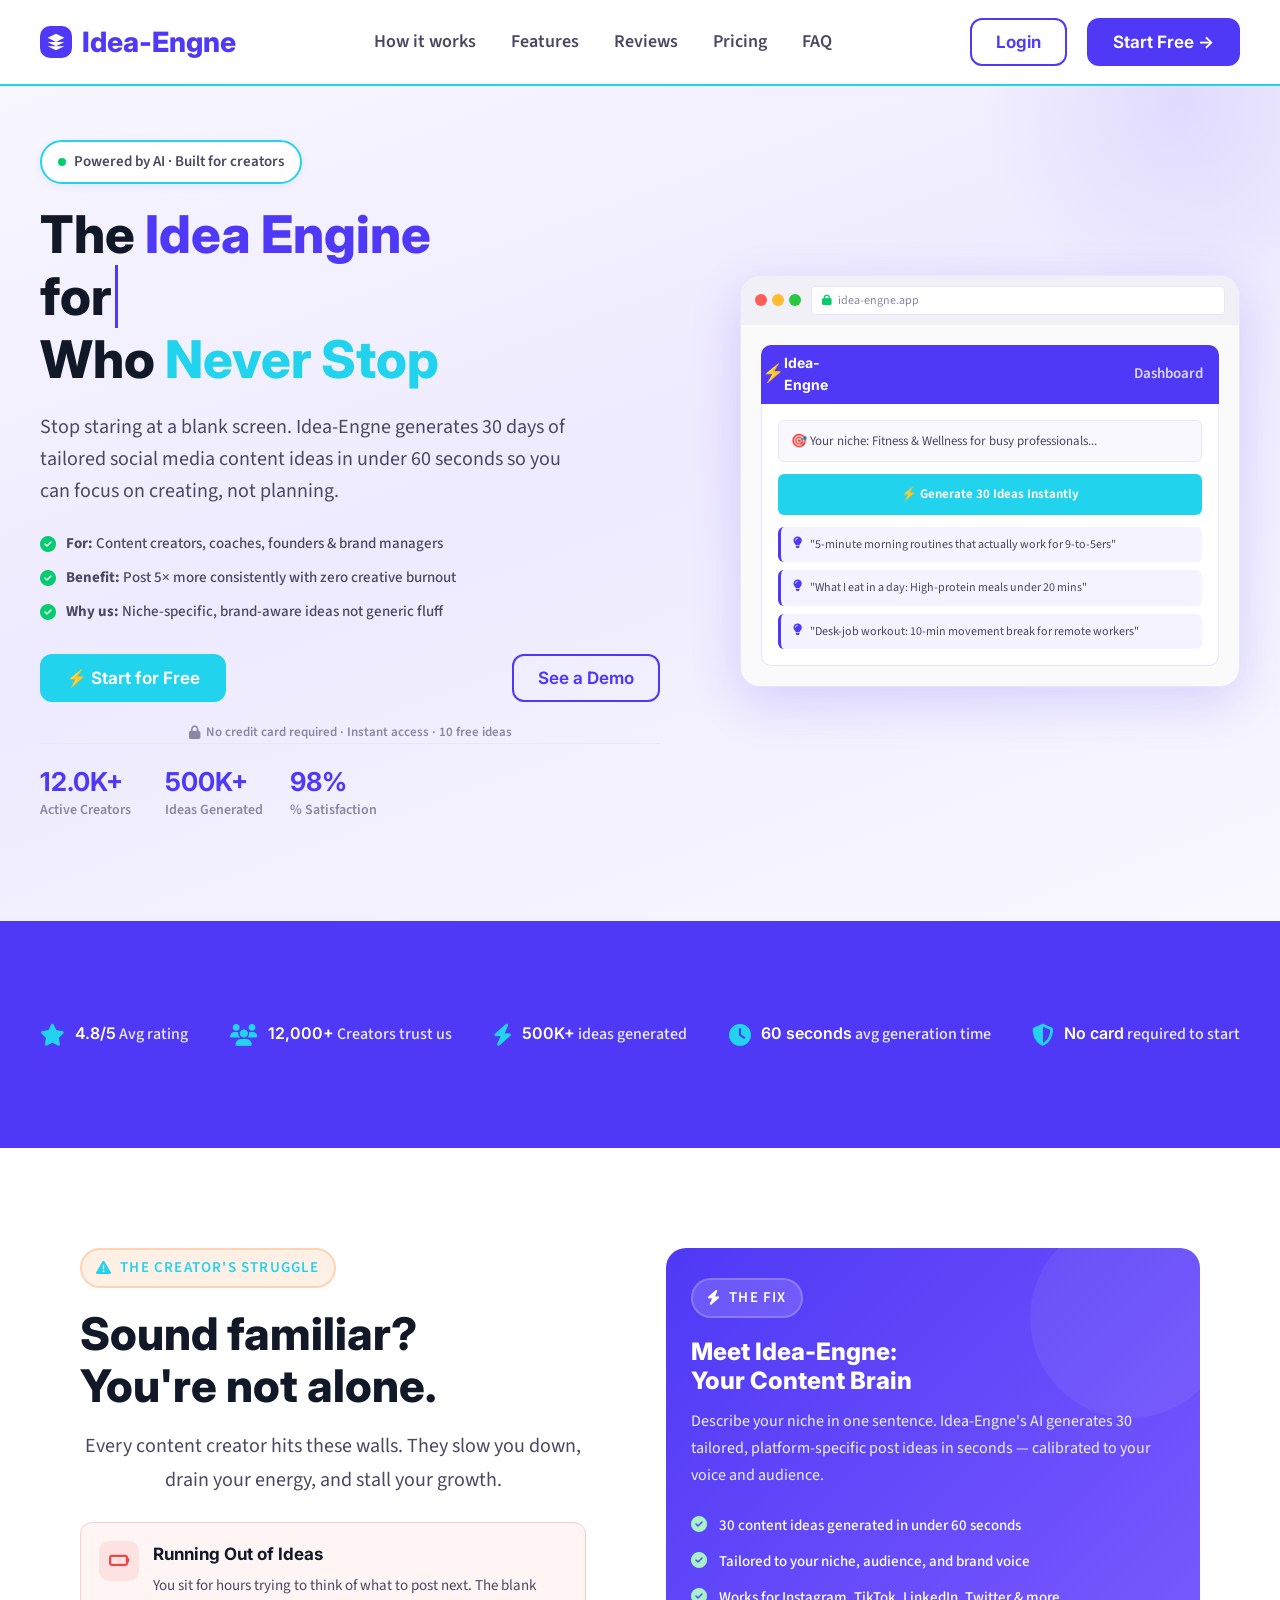
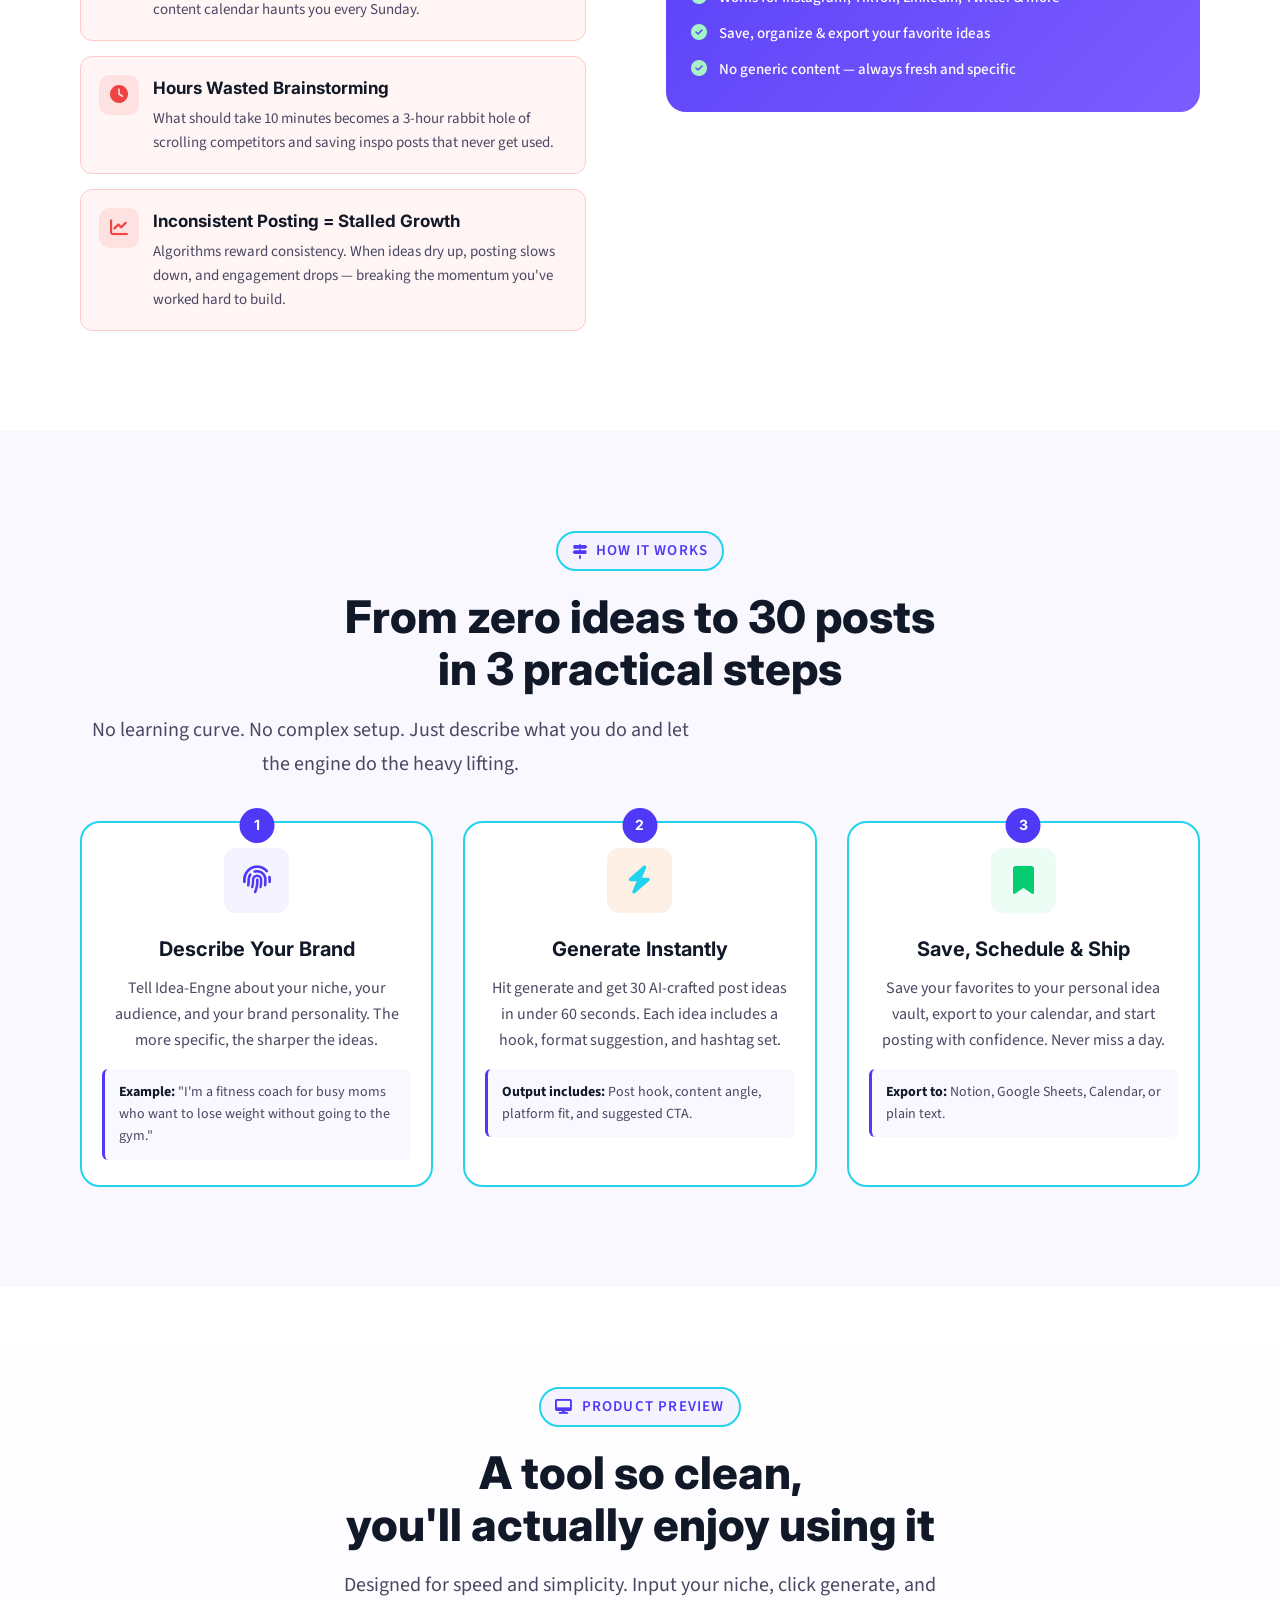
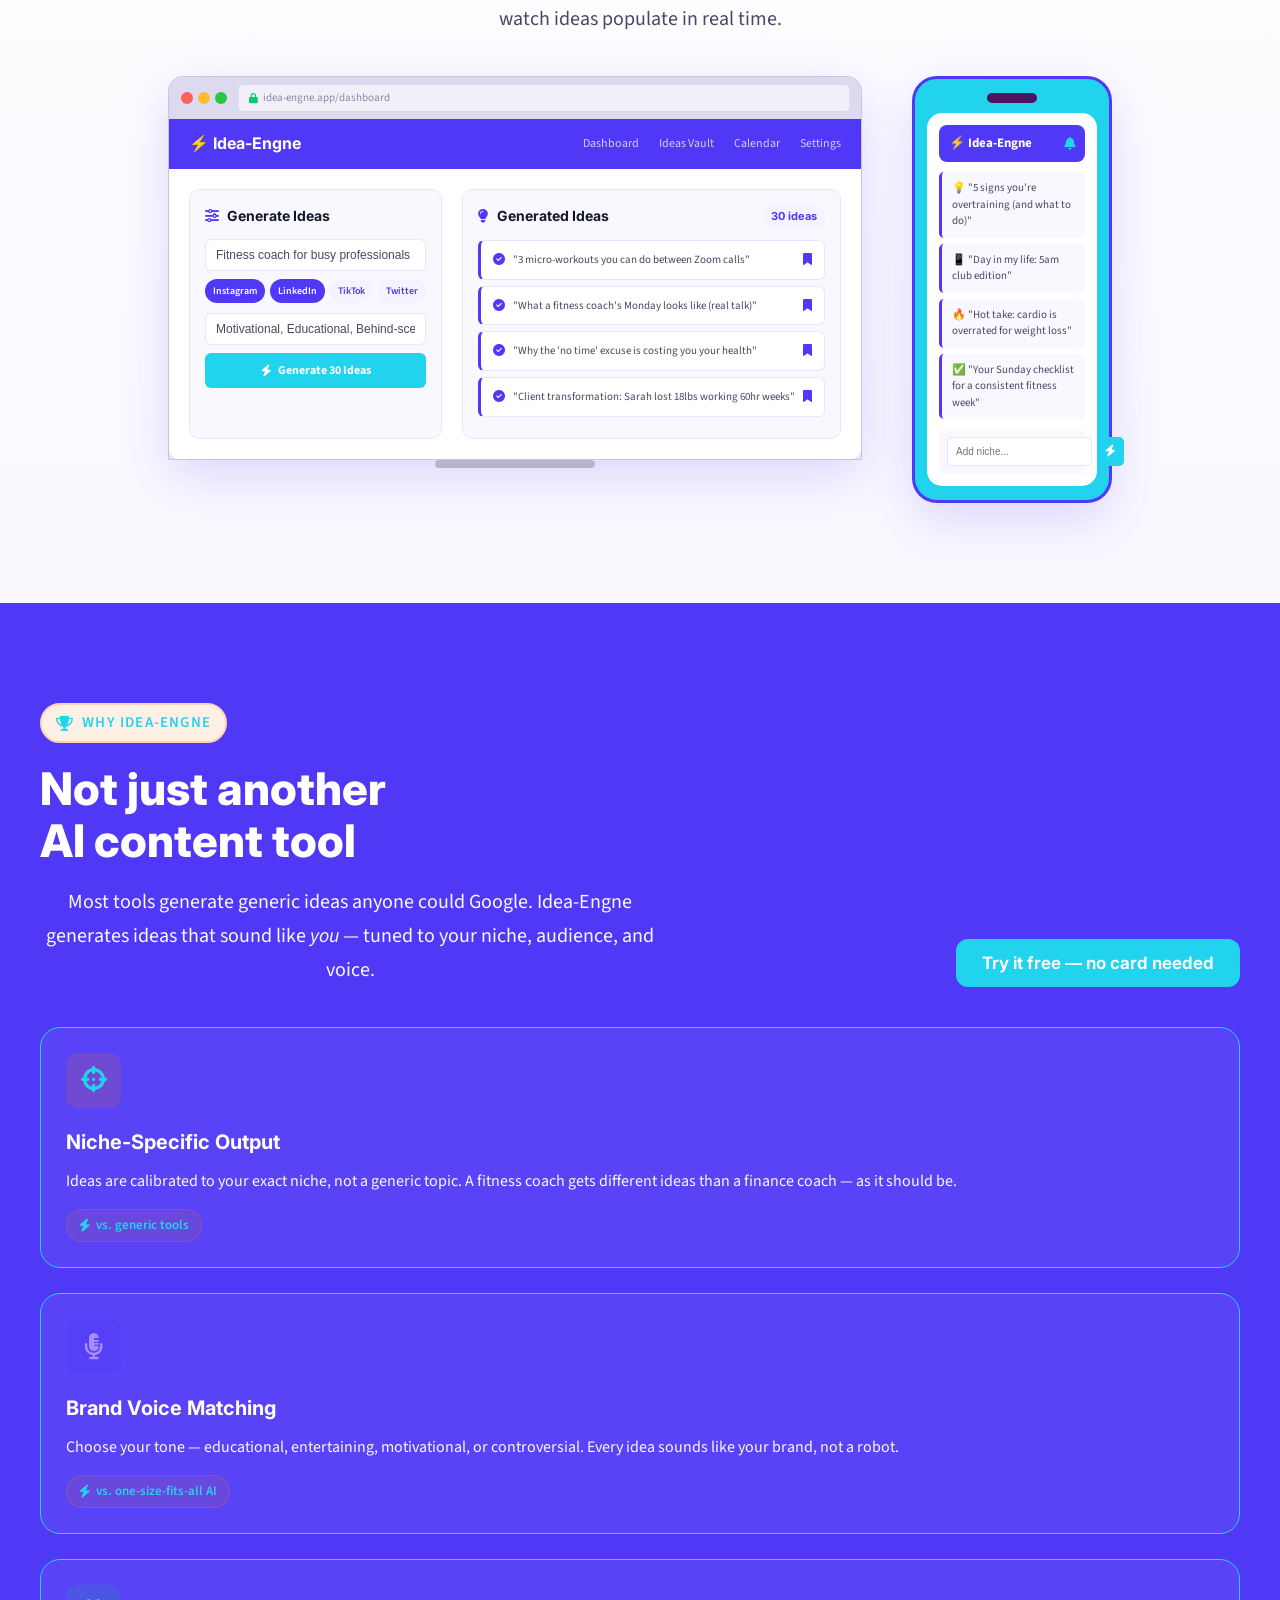
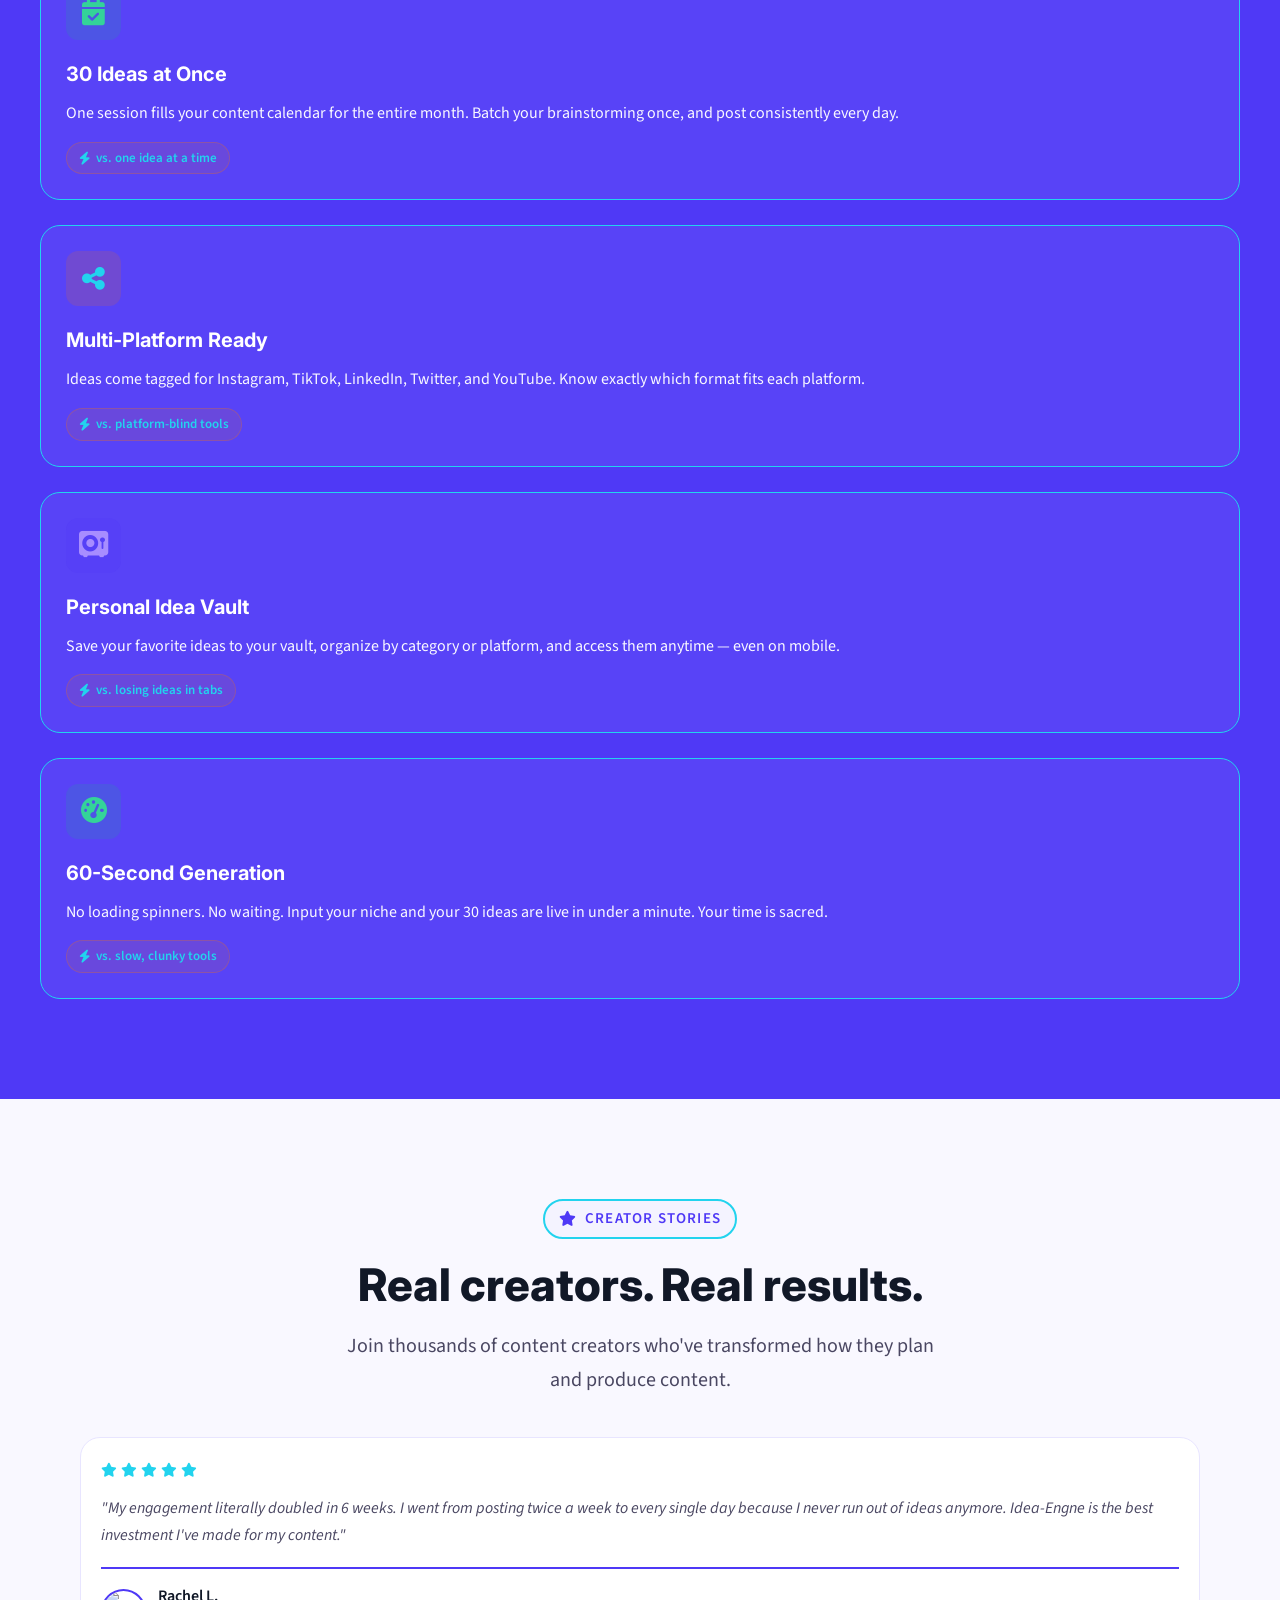
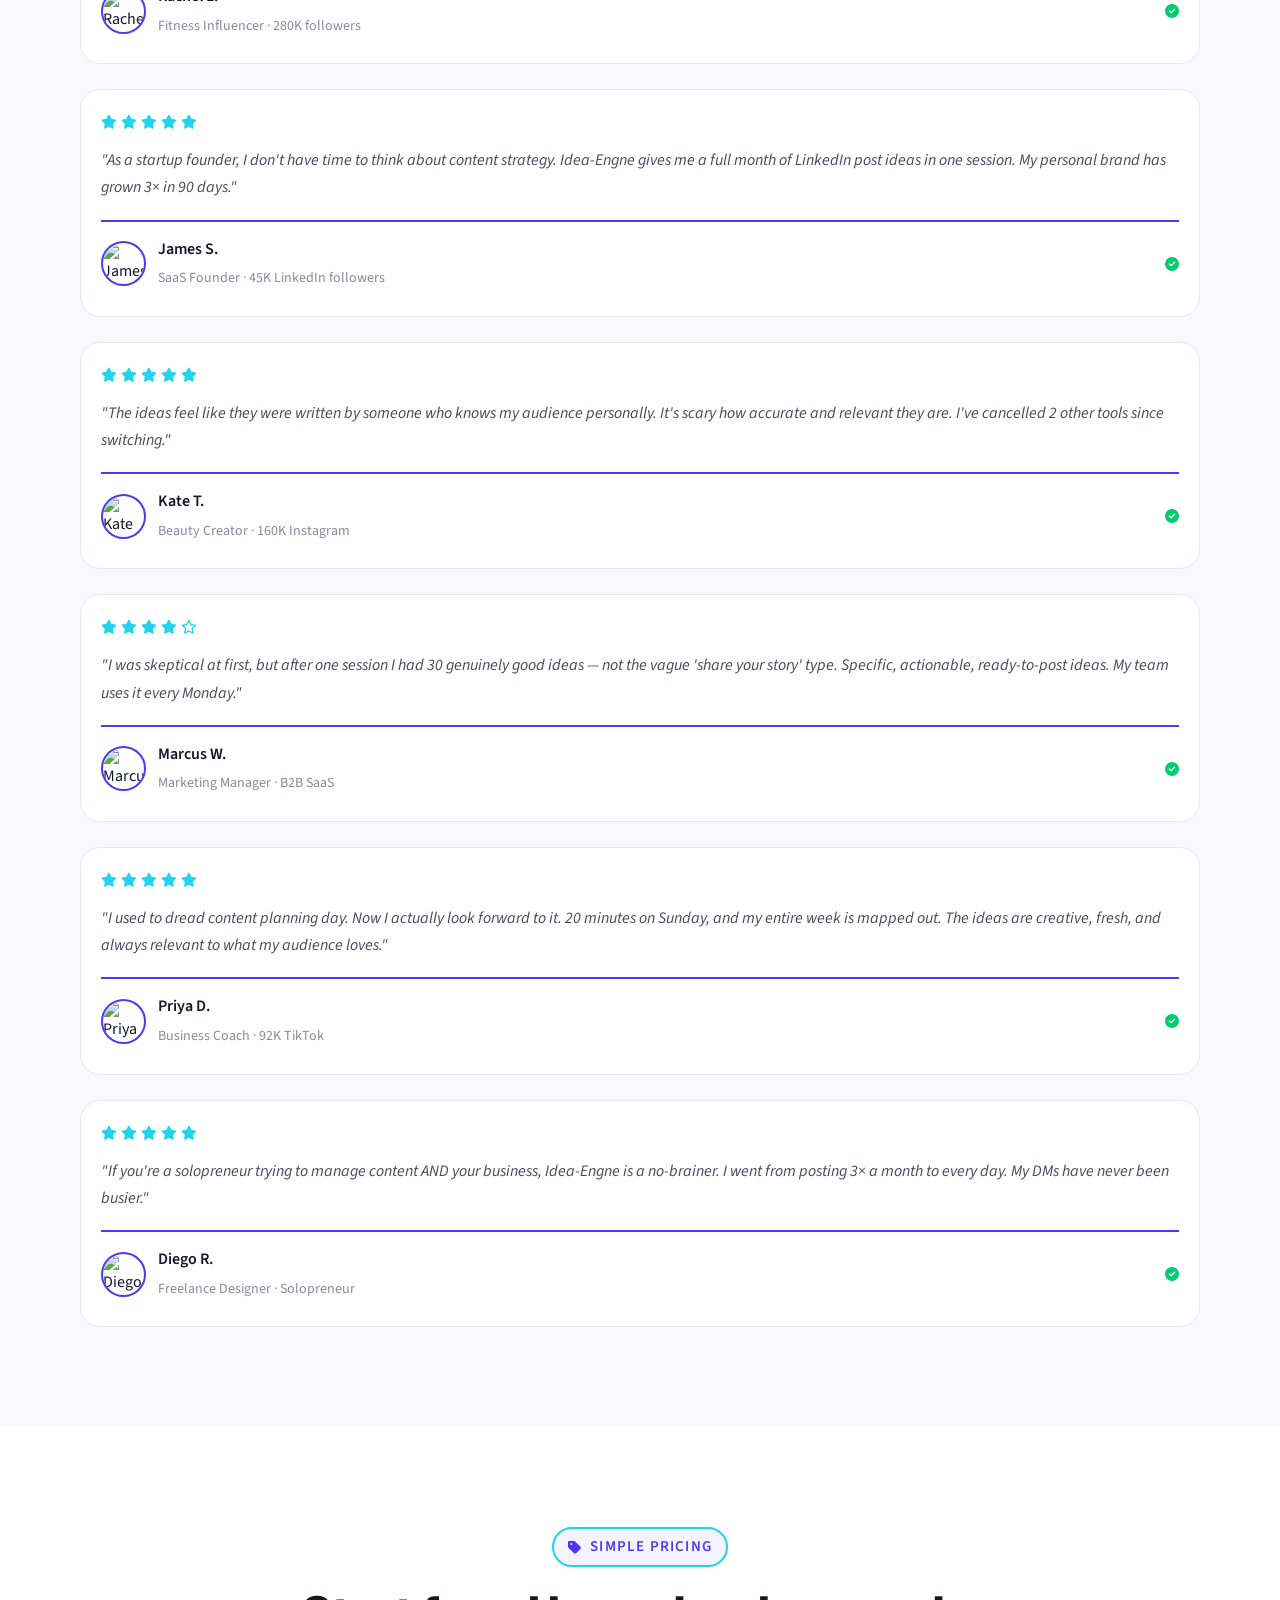
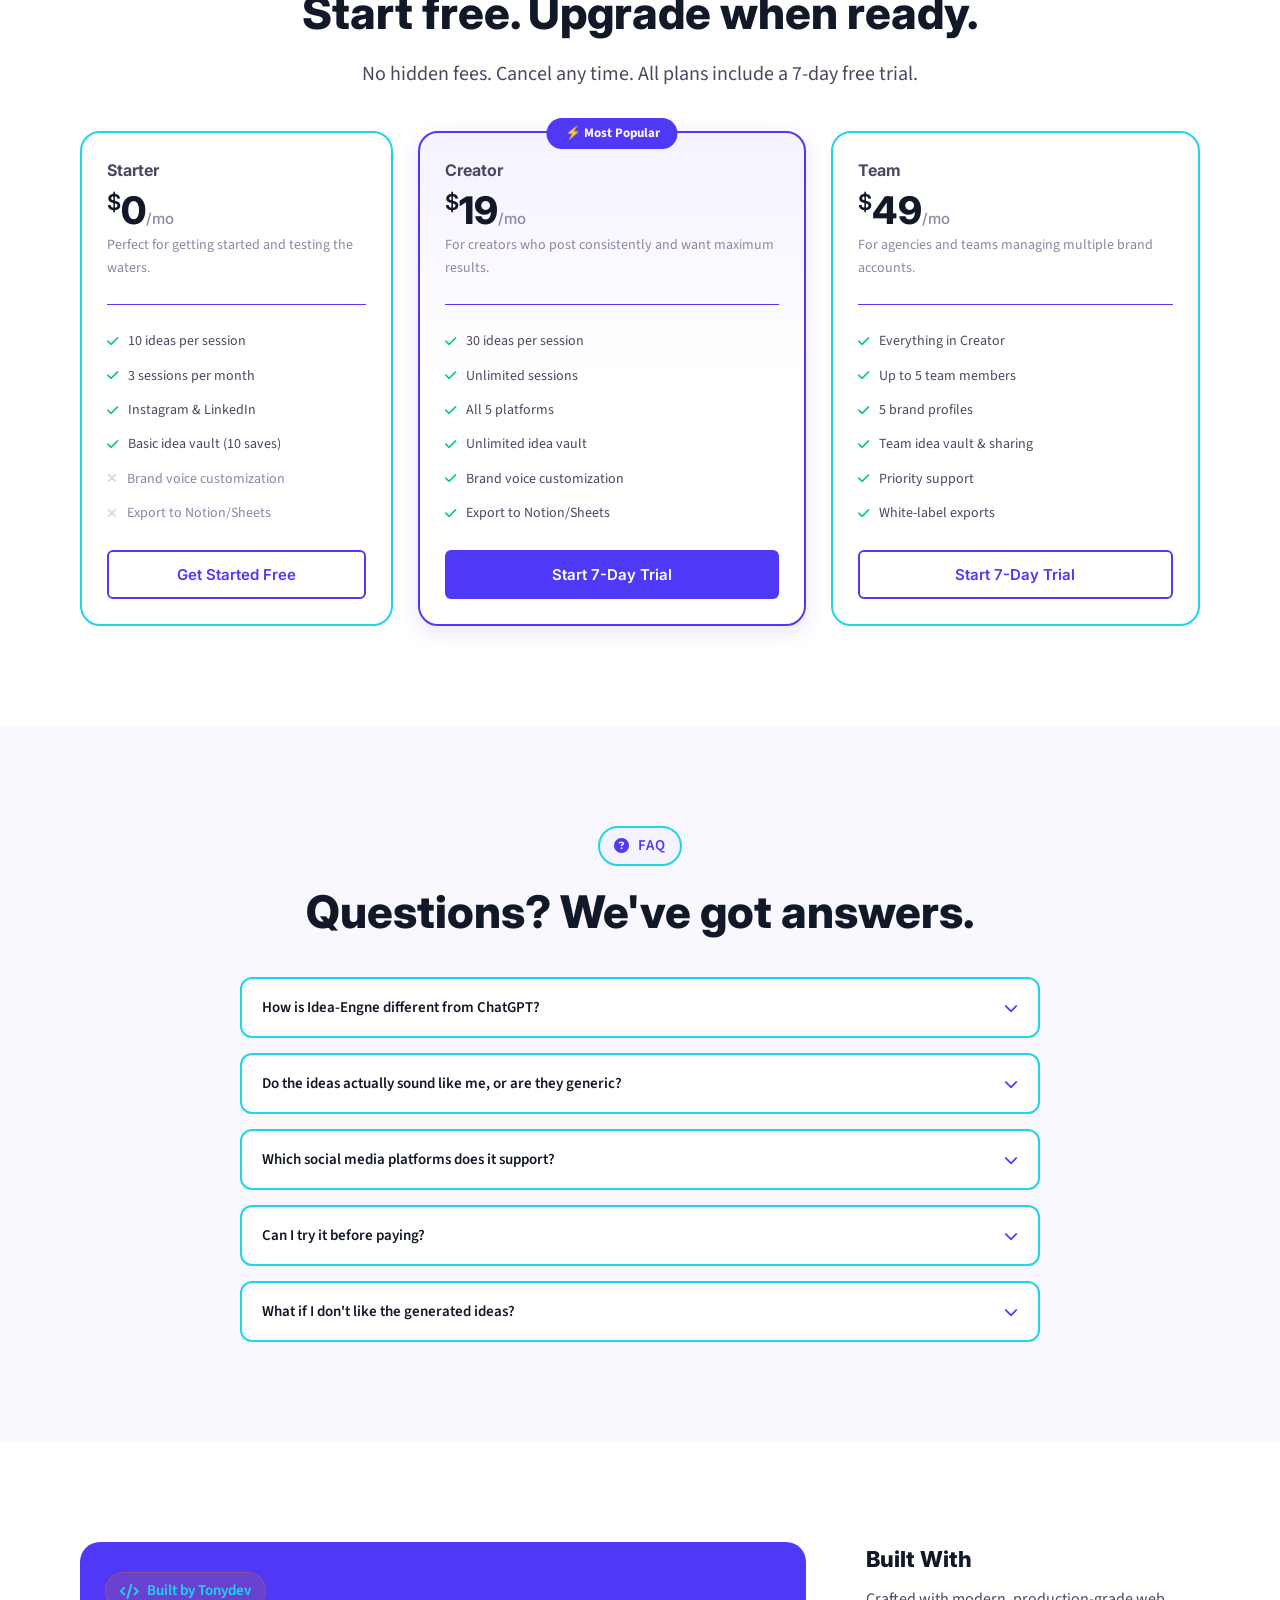
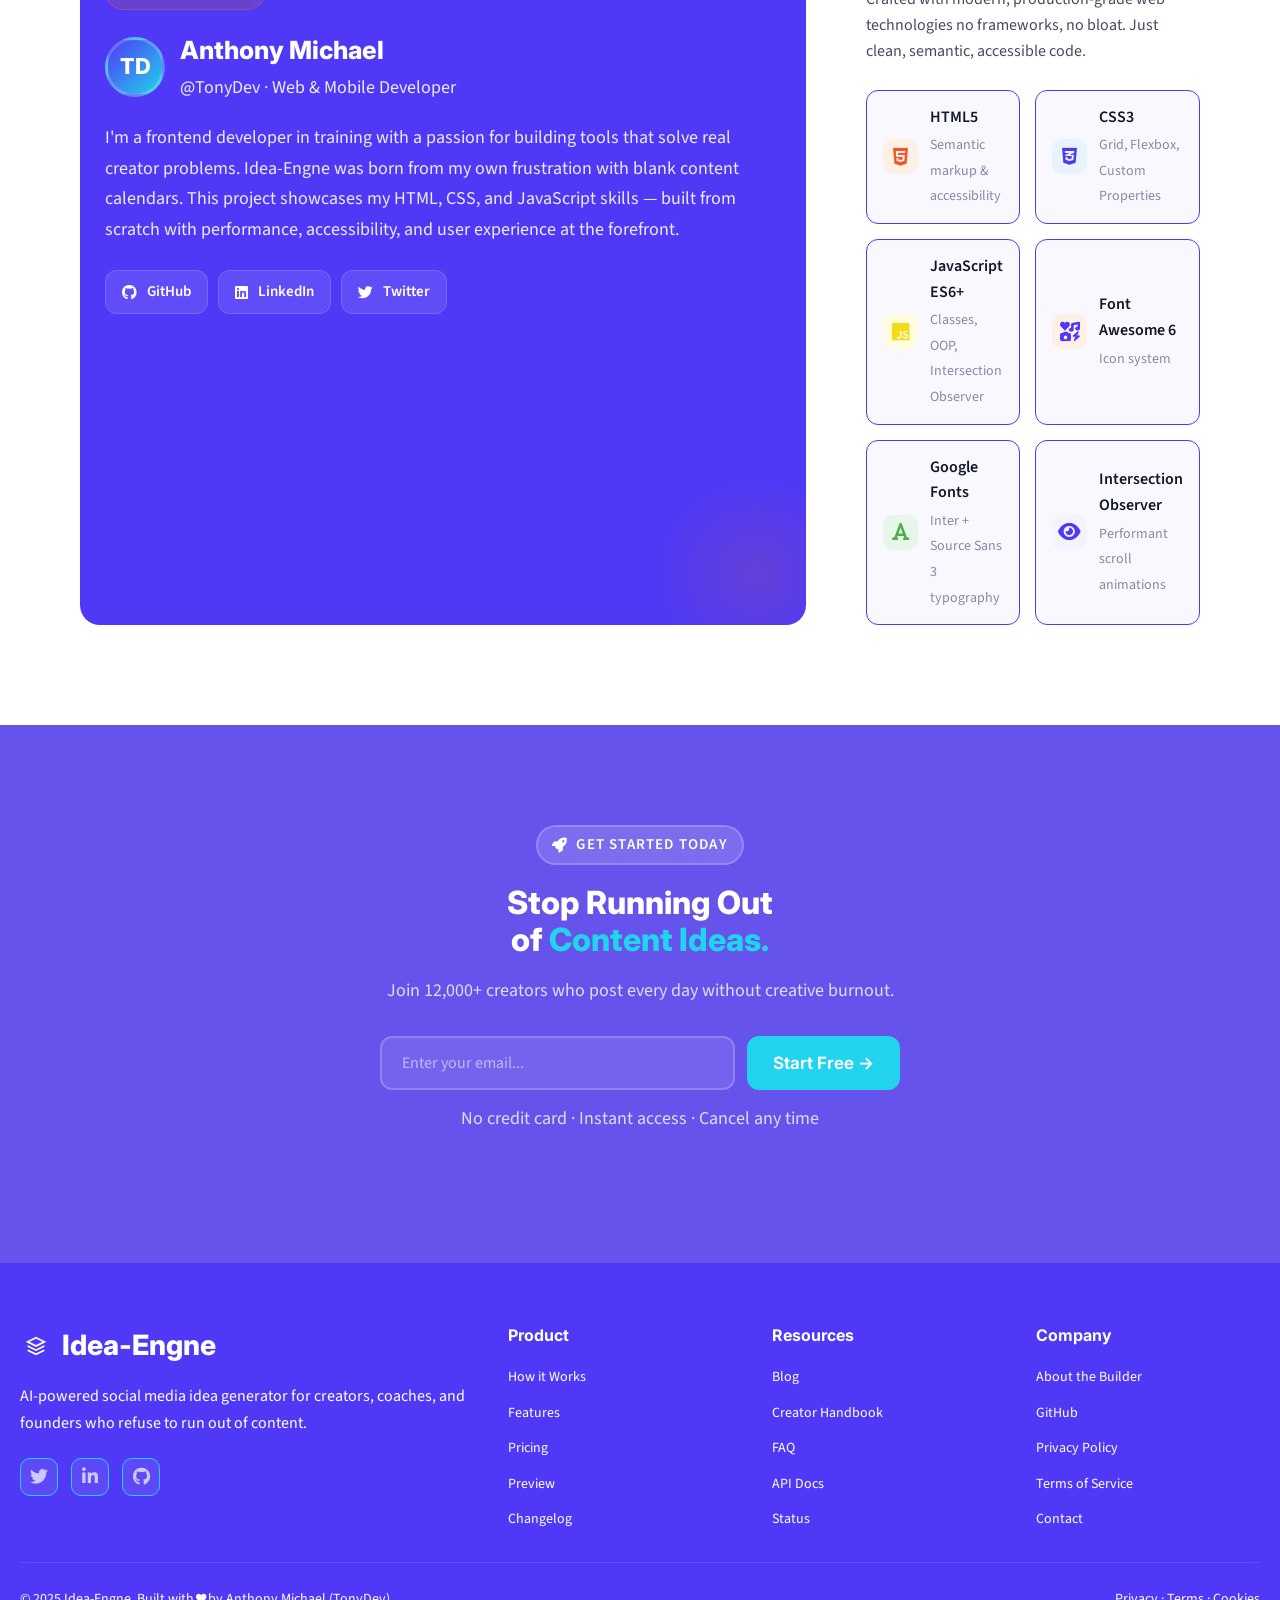
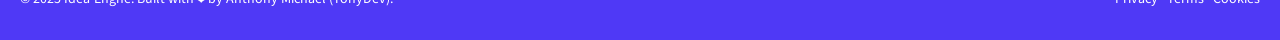
==== commit b1fa94c3: "Modified the html, css and the javascript  files," ====
--- a/index.html
+++ b/index.html
@@ -93,7 +93,7 @@
       </h1>
 
       <p class="hero-desc">
-        Stop staring at a blank screen. Idea-Engne generates 30 days of tailored social media content ideas in under 60 seconds <br>so you can focus on creating, not planning.
+        Stop staring at a blank screen. Idea-Engne generates 30 days of tailored social media content ideas in under 60 seconds so you can focus on creating, not planning.
       </p>
 
       <div class="hero-value-props">
--- a/index.css
+++ b/index.css
@@ -1,10 +1,9 @@
-/* ============================================
-   IDEA-ENGNE - LANDING PAGE STYLES
+   /* IDEA-ENGNE - LANDING PAGE STYLES
    Mobile-First Responsive Design
    Built by Anthony Michael (TonyDev)
-============================================ */
-
-/* ========== CSS VARIABLES ========== */
+ */
+
+/*  CSS VARIABLES  */
 :root {
   --primary: #4f39f6;
   --secondary: #6553eb;
@@ -34,8 +33,10 @@
   --max-w: 128rem;
 }
 
-/* ========== RESET ========== */
-*, *::before, *::after { 
+/*  RESET  */
+*, 
+*::before,
+*::after { 
   margin: 0; 
   padding: 0; 
   box-sizing: border-box;
@@ -68,11 +69,13 @@
 
 button { 
   font-family: var(--font-head); 
+  font-weight: 700;
+  font-size: 1.8rem;
   cursor: pointer; 
   border: none;
 }
 
-/* ========== UTILITY CLASSES ========== */
+/*  UTILITY CLASSES  */
 .container {
   width: 100%;
   max-width: var(--max-w);
@@ -86,13 +89,13 @@
   gap: 0.8rem;
   background: var(--light-bg);
   color: var(--primary);
-  font-size: 1.3rem;
+  font-size: 1.5rem;
   font-weight: 600;
   letter-spacing: 0.08em;
   text-transform: uppercase;
   padding: 0.6rem 1.4rem;
   border-radius: 10rem;
-  border: 1px solid var(--border);
+  border: 2px solid var(--accent);
   margin-bottom: 2rem;
 }
 
@@ -112,19 +115,21 @@
 }
 
 .section-subtitle {
+  text-align: center;
+  align-items: center;
   font-size: 1.7rem;
   color: var(--text-mid);
   line-height: 1.7;
   max-width: 62rem;
 }
 
-/* ========== BUTTONS ========== */
+/*  BUTTONS  */
 .btn-primary,
 .btn-outline,
 .btn-accent {
   padding: 1.2rem 2.4rem;
   border-radius: var(--radius-md);
-  font-size: 1.5rem;
+  font-size: 1.7rem;
   font-weight: 650;
   transition: all 0.25s ease;
   border: 2px solid transparent;
@@ -190,7 +195,7 @@
   height: 30rem;
 }
 
-/* ========== ACCESSIBILITY ========== */
+/*  ACCESSIBILITY */
 .skip-link {
   position: absolute; 
   top: -100%; 
@@ -219,9 +224,7 @@
   border-width: 0;
 }
 
-/* ============================================
-   HEADER - MOBILE FIRST
-============================================ */
+   /* HEADER - MOBILE FIRST */
 header {
   position: fixed;
   top: 0;
@@ -231,7 +234,7 @@
   width: 100%;
   background: rgba(255,255,255,0.95);
   backdrop-filter: blur(12px);
-  border-bottom: 1px solid var(--border);
+  border-bottom: 2px solid var(--accent);
   transition: box-shadow 0.3s ease;
 }
 
@@ -254,7 +257,7 @@
   align-items: center;
   gap: 1rem;
   font-family: var(--font-head);
-  font-size: 2rem;
+  font-size: 2.3rem;
   font-weight: 800;
   color: var(--primary);
 }
@@ -270,8 +273,8 @@
 }
 
 .brand-icon svg {
-  width: 1.8rem;
-  height: 1.8rem;
+  width: 2rem;
+  height: 2rem;
   fill: var(--white);
 }
 
@@ -360,7 +363,7 @@
 .mobile-nav-links a {
   font-size: 1.8rem;
   font-weight: 600;
-  color: var(--text-dark);
+  color: var(--primary);
   display: block;
   padding: 1.4rem 1.6rem;
   border-radius: var(--radius-md);
@@ -383,9 +386,7 @@
   padding: 1.4rem;
 }
 
-/* ============================================
-   HERO SECTION - MOBILE FIRST
-============================================ */
+   /* HERO SECTION - MOBILE FIRST */
 #hero {
   padding: 12rem 2rem 6rem;
   background: linear-gradient(160deg, #f9f8ff 0%, #eeeaff 50%, #f9f8ff 100%);
@@ -421,10 +422,10 @@
   align-items: center;
   gap: 0.8rem;
   background: var(--white);
-  border: 1px solid var(--border);
+  border: 2px solid var(--accent);
   border-radius: 10rem;
   padding: 0.8rem 1.6rem;
-  font-size: 1.3rem;
+  font-size: 1.5rem;
   font-weight: 600;
   color: var(--text-mid);
   margin-bottom: 2rem;
@@ -546,7 +547,7 @@
 }
 
 .stat-label {
-  font-size: 1.3rem;
+  font-size: 1.4rem;
   color: var(--text-light);
   font-weight: 600;
   text-align: center;
@@ -704,9 +705,7 @@
   display: none;
 }
 
-/* ============================================
-   SECTIONS - MOBILE FIRST
-============================================ */
+   /* SECTIONS - MOBILE FIRST */
 #social-proof-bar,
 #problem,
 #how-it-works,
@@ -1499,7 +1498,7 @@
   max-width: var(--max-w);
   margin: 0 auto;
   display: flex;
-  flex-direction: column;
+  flex-direction: row;
   gap: 2.5rem;
   align-items: stretch;
 }
@@ -1739,7 +1738,7 @@
   gap: 0.8rem;
   background: rgba(249,115,0,0.15);
   color: var(--accent);
-  font-size: 1.4rem;
+  font-size: 1.5rem;
   font-weight: 600;
   padding: 0.6rem 1.4rem;
   border-radius: 10rem;
@@ -1772,18 +1771,18 @@
 
 .dev-info h3 {
   font-family: var(--font-head);
-  font-size: 2.2rem;
+  font-size: 2.5rem;
   font-weight: 800;
   margin-bottom: 0.4rem;
 }
 
 .dev-info p {
-  font-size: 1.4rem;
+  font-size: 1.8rem;
   opacity: 0.9;
 }
 
 .dev-bio {
-  font-size: 1.6rem;
+  font-size: 1.8rem;
   opacity: 0.9;
   line-height: 1.7;
   margin-bottom: 2.5rem;
@@ -1798,7 +1797,7 @@
 .dev-link {
   display: flex;
   align-items: center;
-  gap: 0.8rem;
+  gap: 1rem;
   background: rgba(255,255,255,0.1);
   color: var(--white);
   padding: 0.9rem 1.6rem;
@@ -1832,8 +1831,8 @@
 
 .tech-grid {
   display: grid;
-  grid-template-columns: 1fr;
-  gap: 1.2rem;
+   grid-template-columns: 1fr;
+  gap: 1.5rem;
 }
 
 .tech-badge {
@@ -1997,7 +1996,7 @@
 
 .footer-social {
   display: flex;
-  gap: 1.2rem;
+  gap: 1.3rem;
 }
 
 .social-icon {
@@ -2313,9 +2312,7 @@
 .stagger-3 { transition-delay: 0.3s; }
 .stagger-4 { transition-delay: 0.4s; }
 
-/* ============================================
-   TABLET (768px+)
-============================================ */
+   /* TABLET (768px+) */
 @media (min-width: 768px) {
   .container {
     padding: 0 3rem;
@@ -2326,7 +2323,7 @@
   }
 
   .section-subtitle {
-    font-size: 1.8rem;
+    font-size: 2rem;
   }
 
   /* HEADER: Show nav, hide hamburger */
@@ -2341,12 +2338,13 @@
   .nav-links {
     display: flex !important;
     flex-direction: row;
+    justify-content: space-between;
     align-items: center;
-    gap: 2.5rem;
+    gap: 2.3rem;
   }
 
   .nav-links a {
-    font-size: 1.6rem;
+    font-size: 1.7rem;
     font-weight: 600;
     color: var(--text-mid);
     transition: color 0.2s ease;
@@ -2358,7 +2356,7 @@
 
   .header-cta {
     display: flex !important;
-    gap: 1.2rem;
+    gap: 1.5rem;
   }
 
   .mobile-menu {
@@ -2370,7 +2368,7 @@
   }
 
   .brand {
-    font-size: 2.4rem;
+    font-size: 2.8rem;
   }
 
   /* Sections */
@@ -2396,12 +2394,13 @@
   }
 
   .hero-desc {
-    font-size: 1.8rem;
+    font-size: 2rem;
+    width: 700px;
   }
 
   .hero-actions {
     flex-direction: row;
-    justify-content: flex-start;
+    justify-content: space-between;
   }
 
   .hero-actions .btn-accent,
@@ -2419,7 +2418,7 @@
 
   /* Phone mockup visible on tablet+ */
   .phone-mockup-float {
-    display: block;
+    display: none;
     position: absolute;
     bottom: -2rem;
     right: -2rem;
@@ -2433,7 +2432,7 @@
   }
 
   .proof-item {
-    font-size: 1.5rem;
+    font-size: 1.6rem;
   }
 
   .problem-inner {
@@ -2455,7 +2454,7 @@
   }
 
   .desktop-mockup {
-    max-width: 60rem;
+    max-width: 62rem;
   }
 
   .app-nav-links {
@@ -2474,7 +2473,7 @@
   }
 
   .desktop-stand {
-    display: block;
+    display: none;
     width: 8rem;
     height: 1.5rem;
     background: #c9c5e0;
@@ -2543,9 +2542,7 @@
   }
 }
 
-/* ============================================
-   DESKTOP (1024px+)
-============================================ */
+   /* DESKTOP (1024px+) */
 @media (min-width: 1024px) {
   .container {
     padding: 0 4rem;
@@ -2674,9 +2671,7 @@
   }
 }
 
-/* ============================================
-   REDUCED MOTION
-============================================ */
+   /* REDUCED MOTION */
 @media (prefers-reduced-motion: reduce) {
   *,
   *::before,
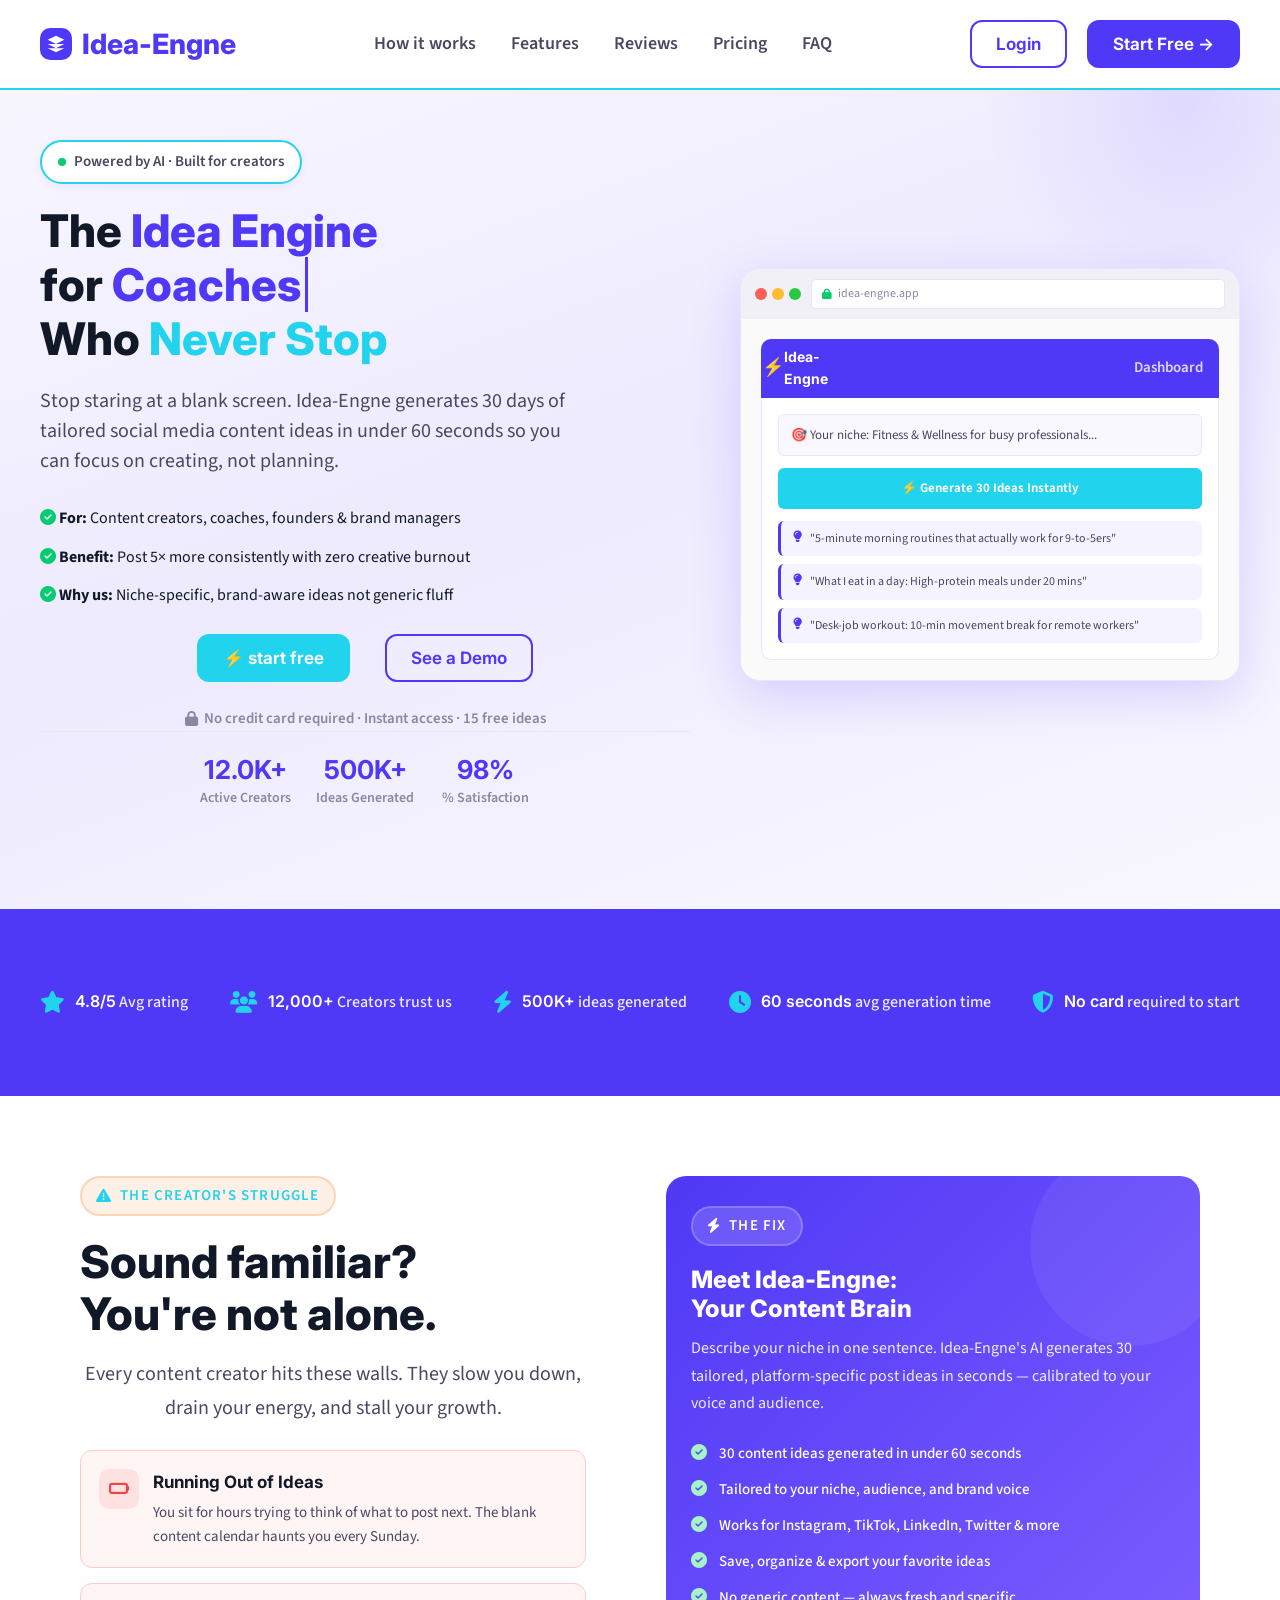
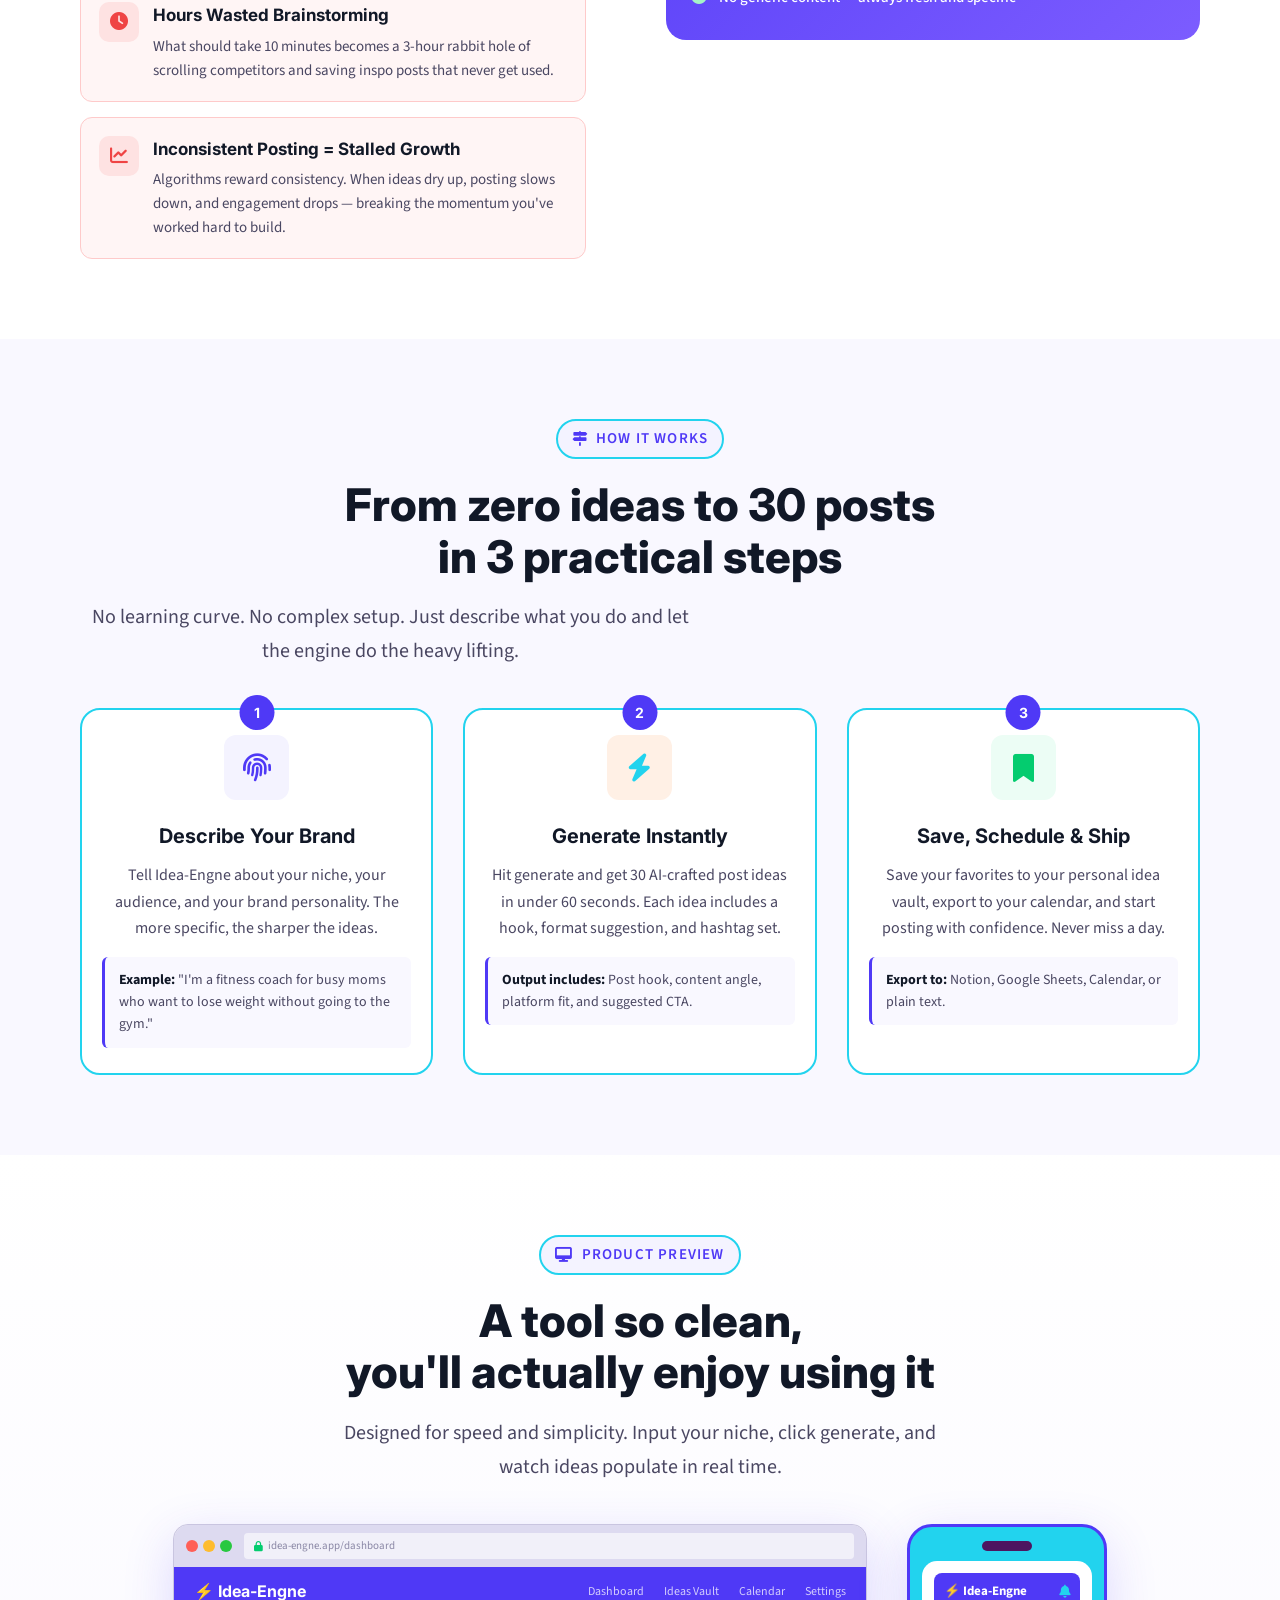
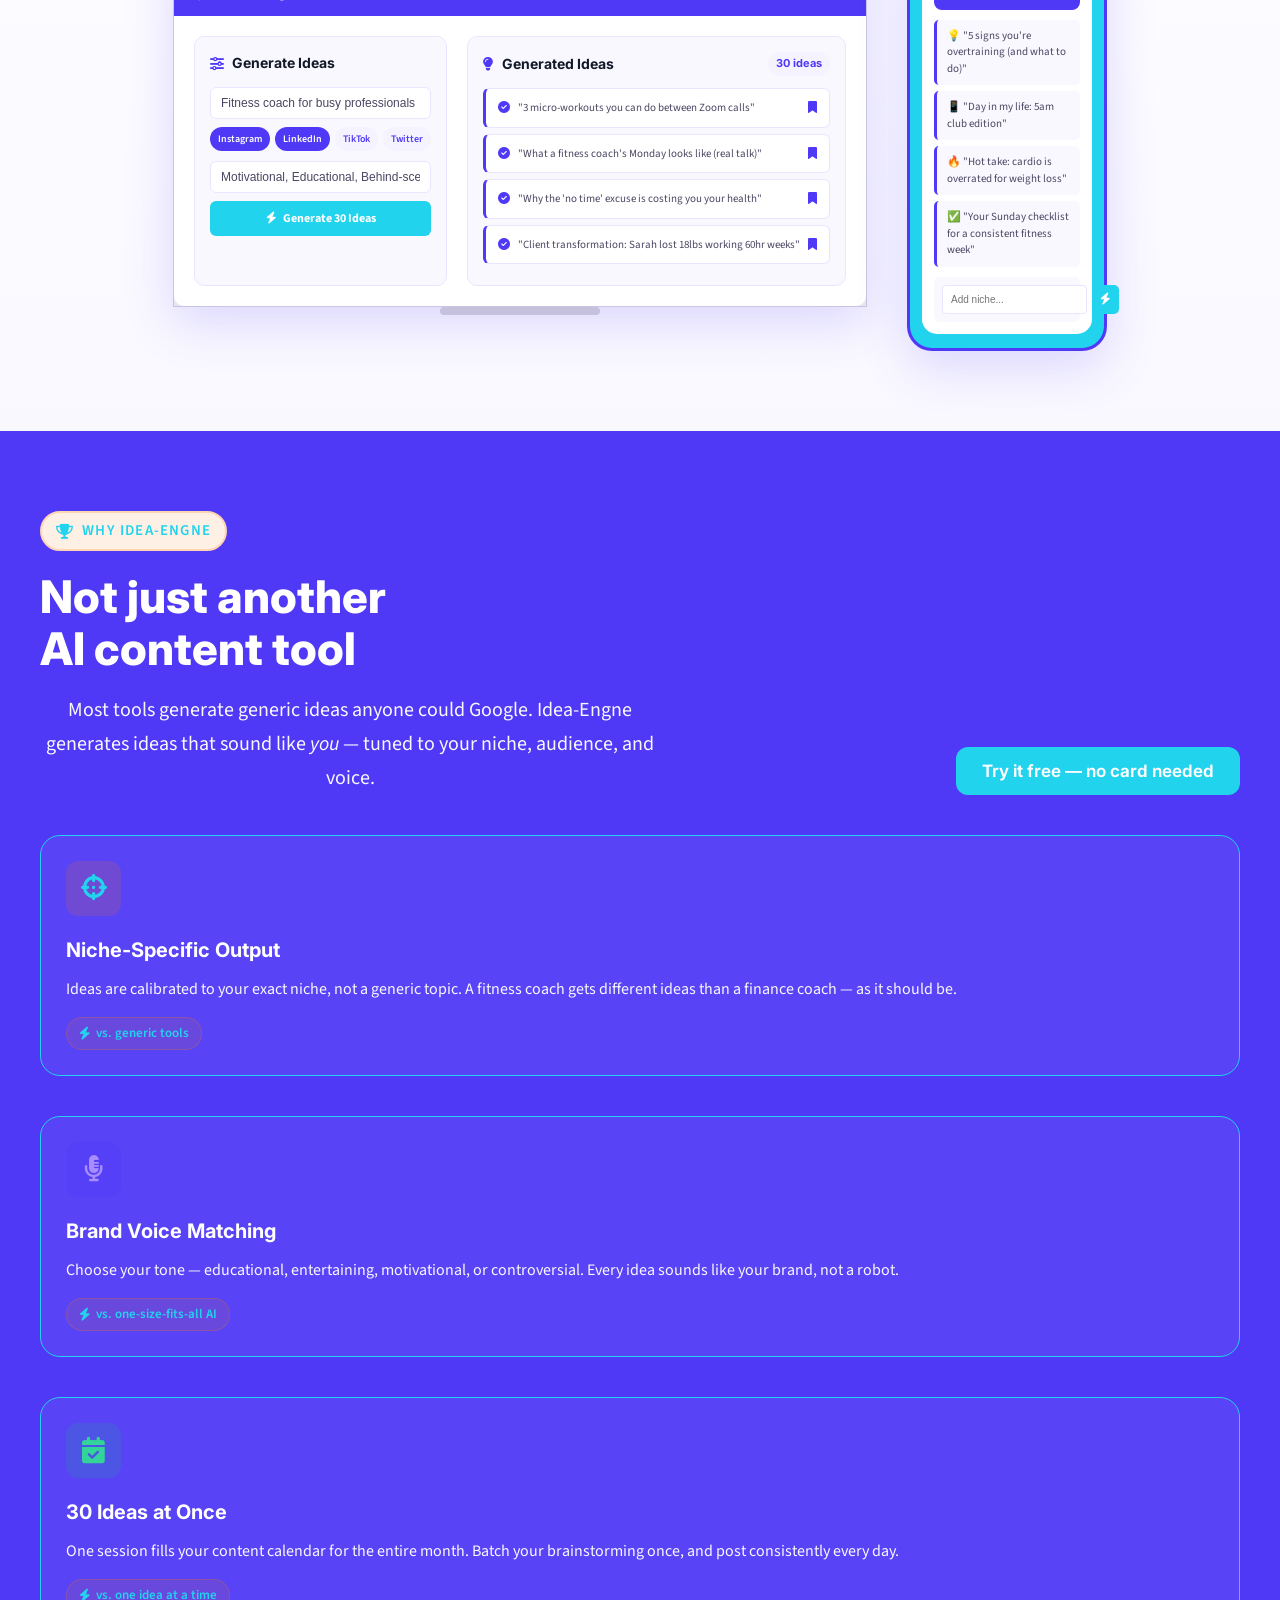
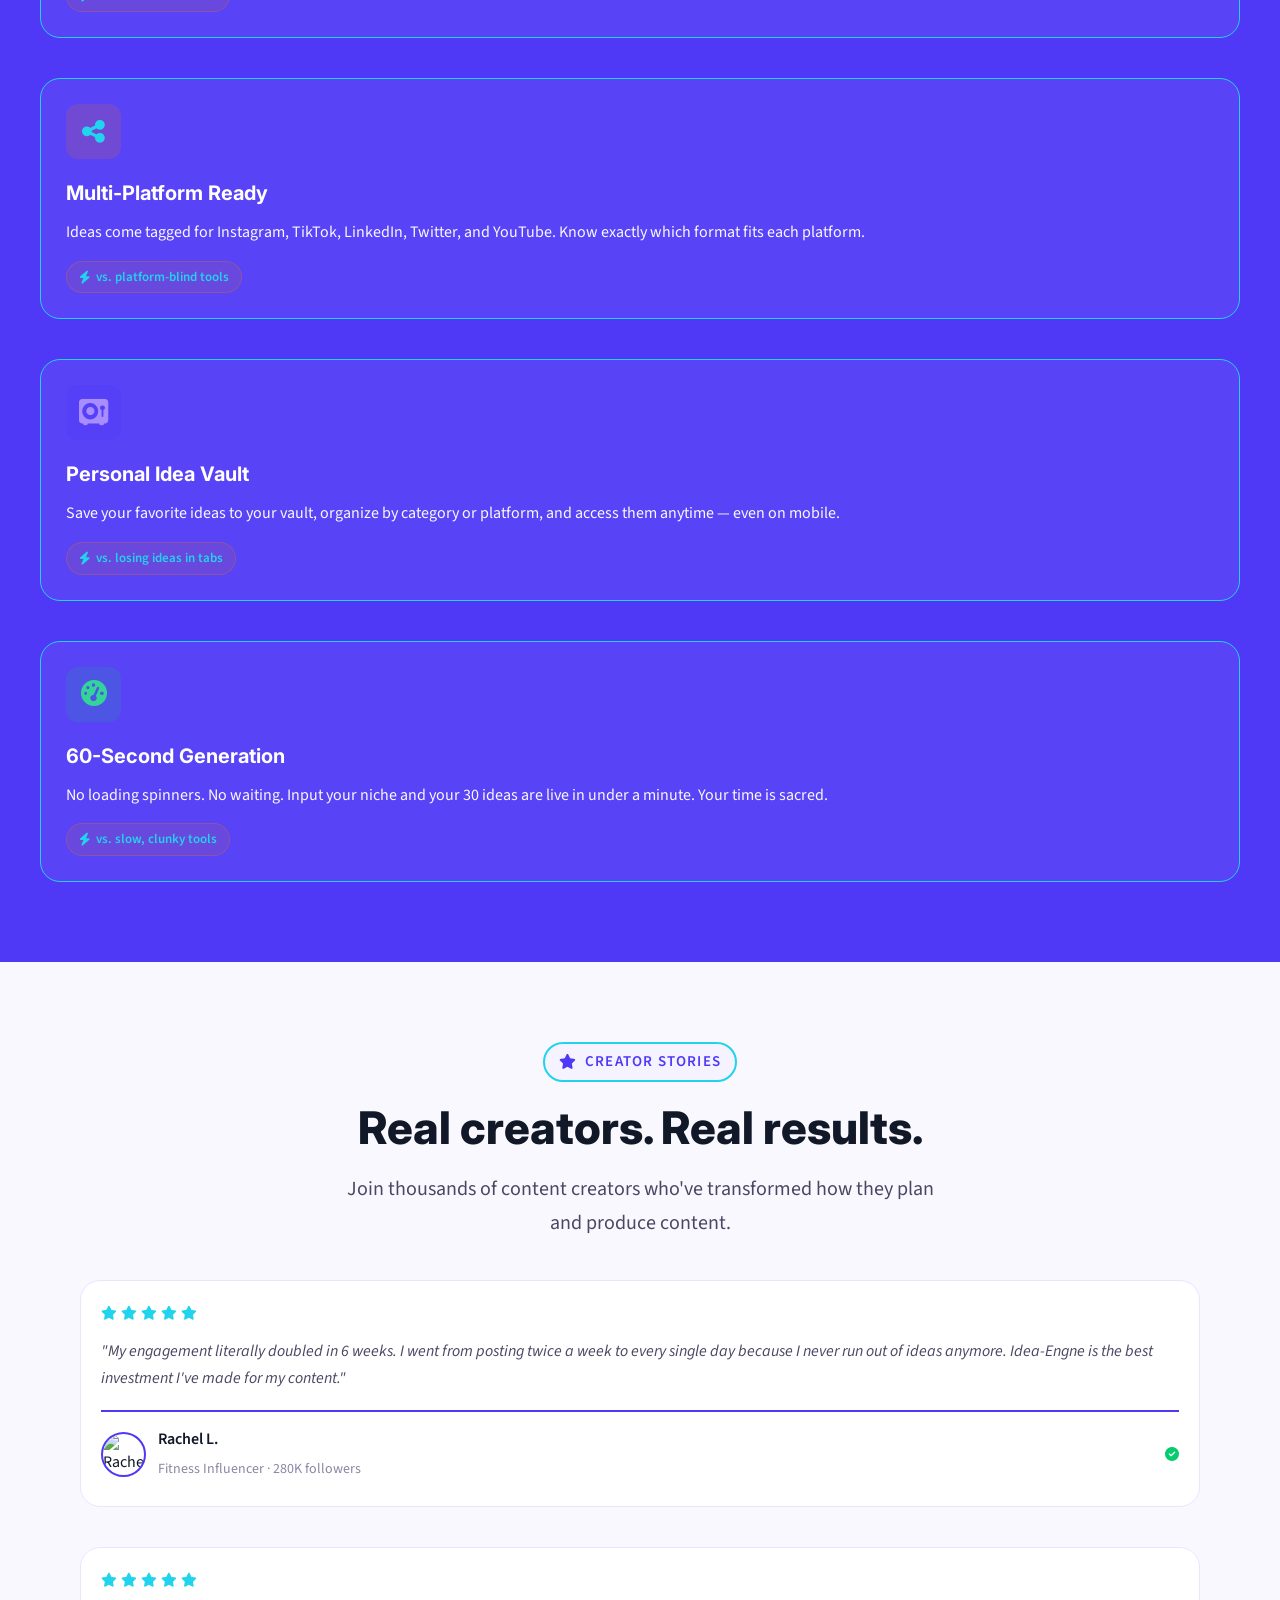
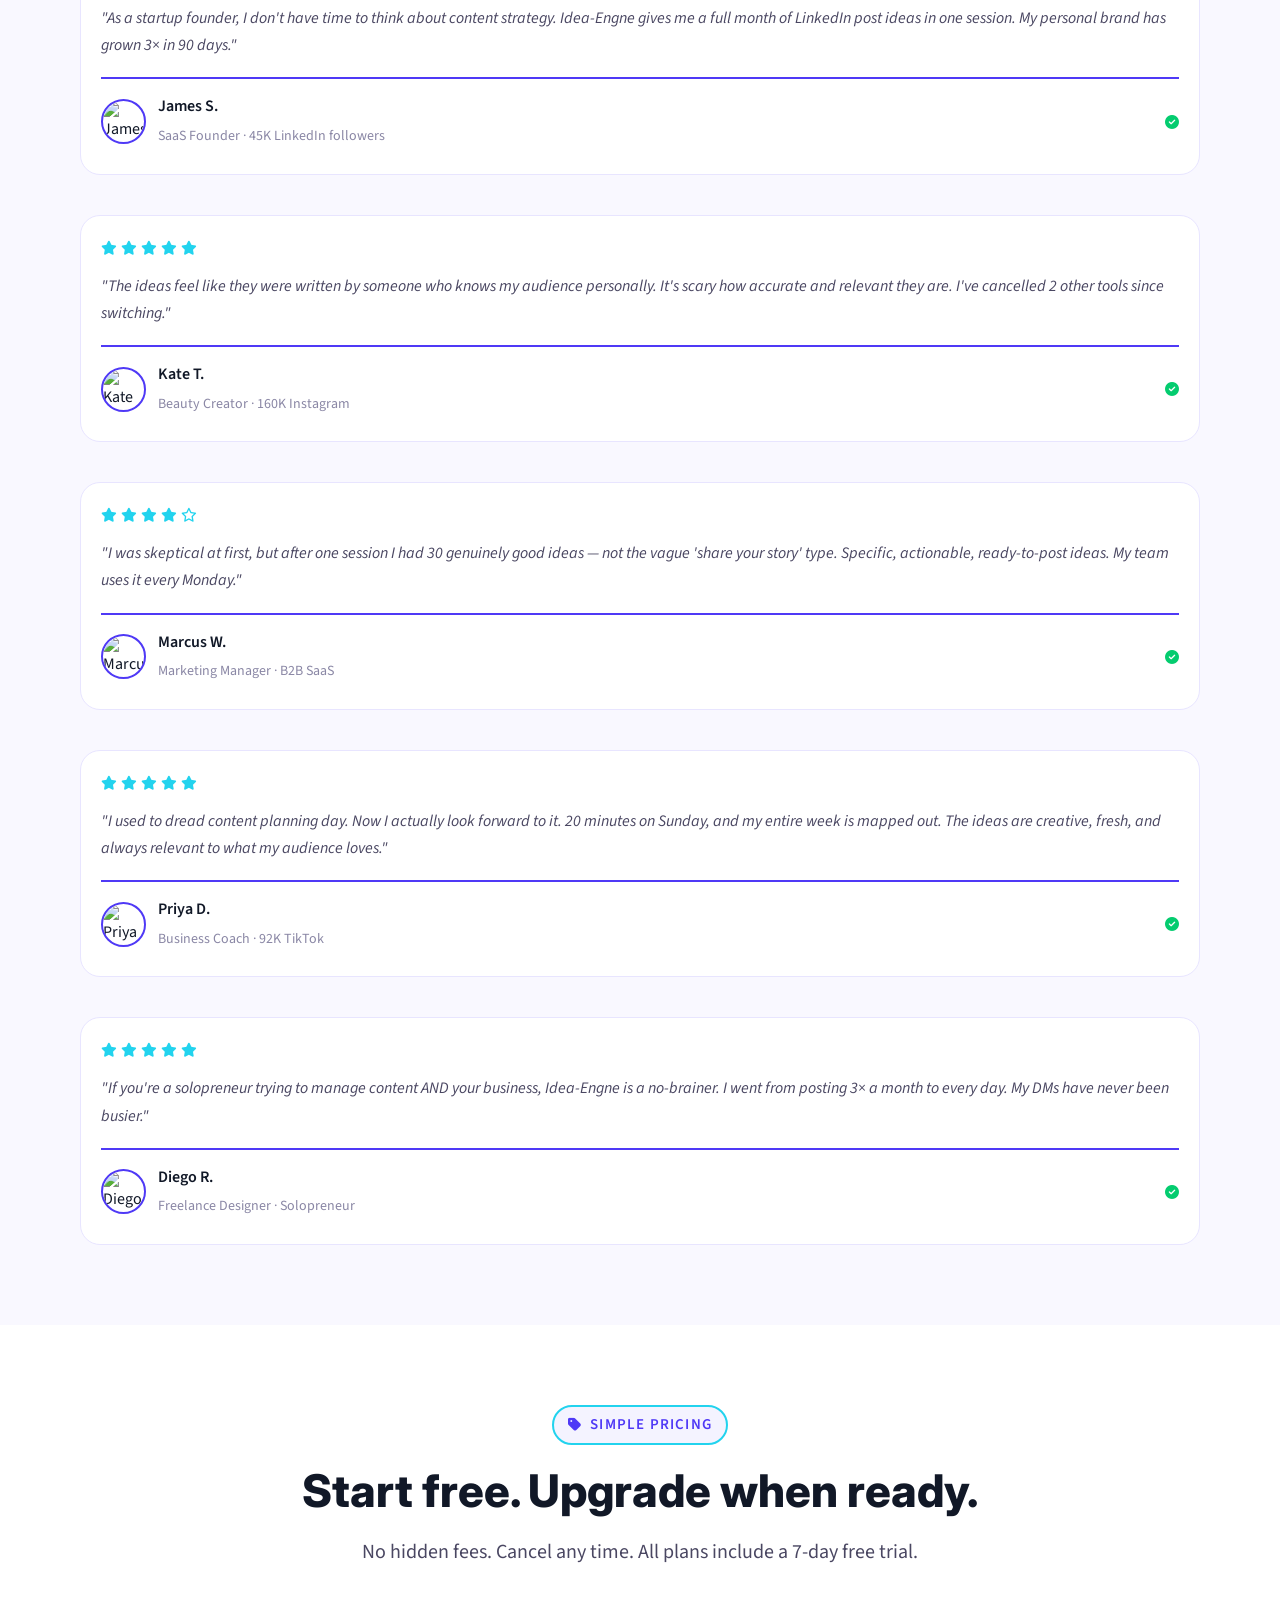
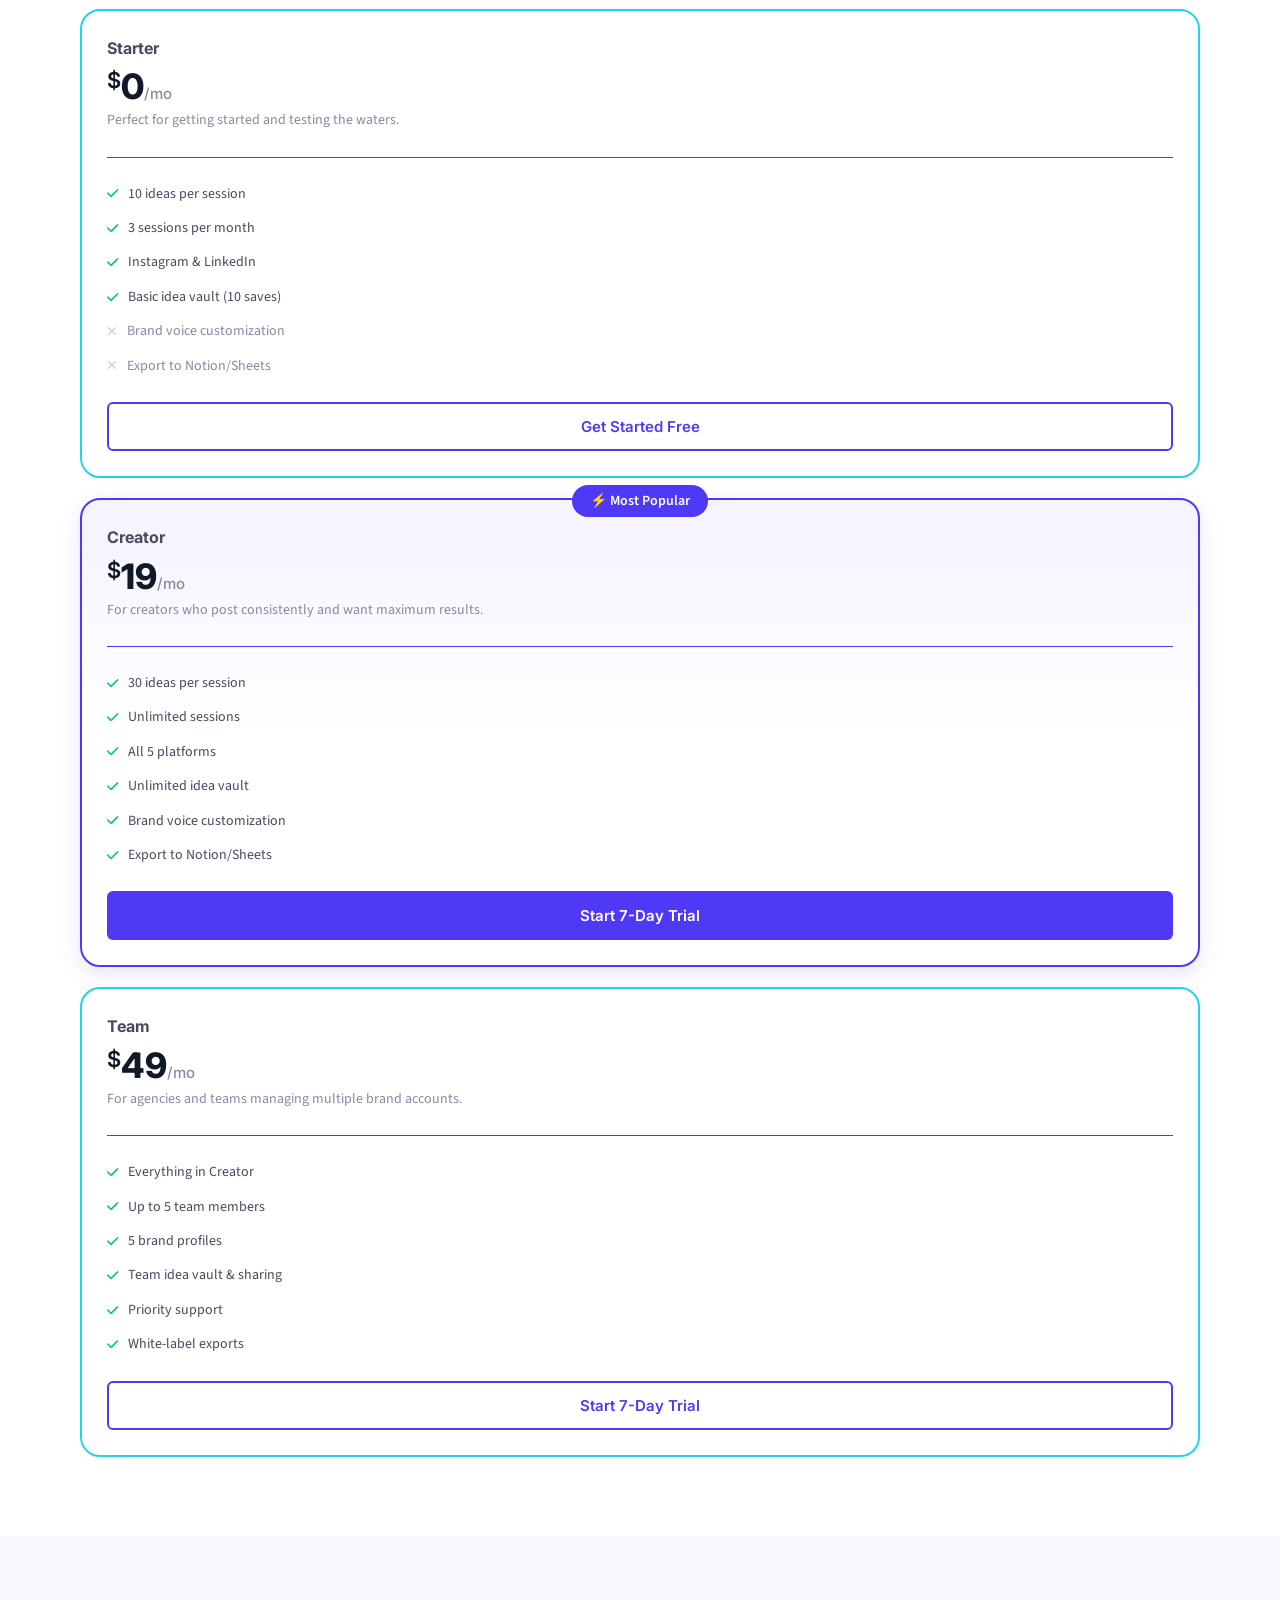
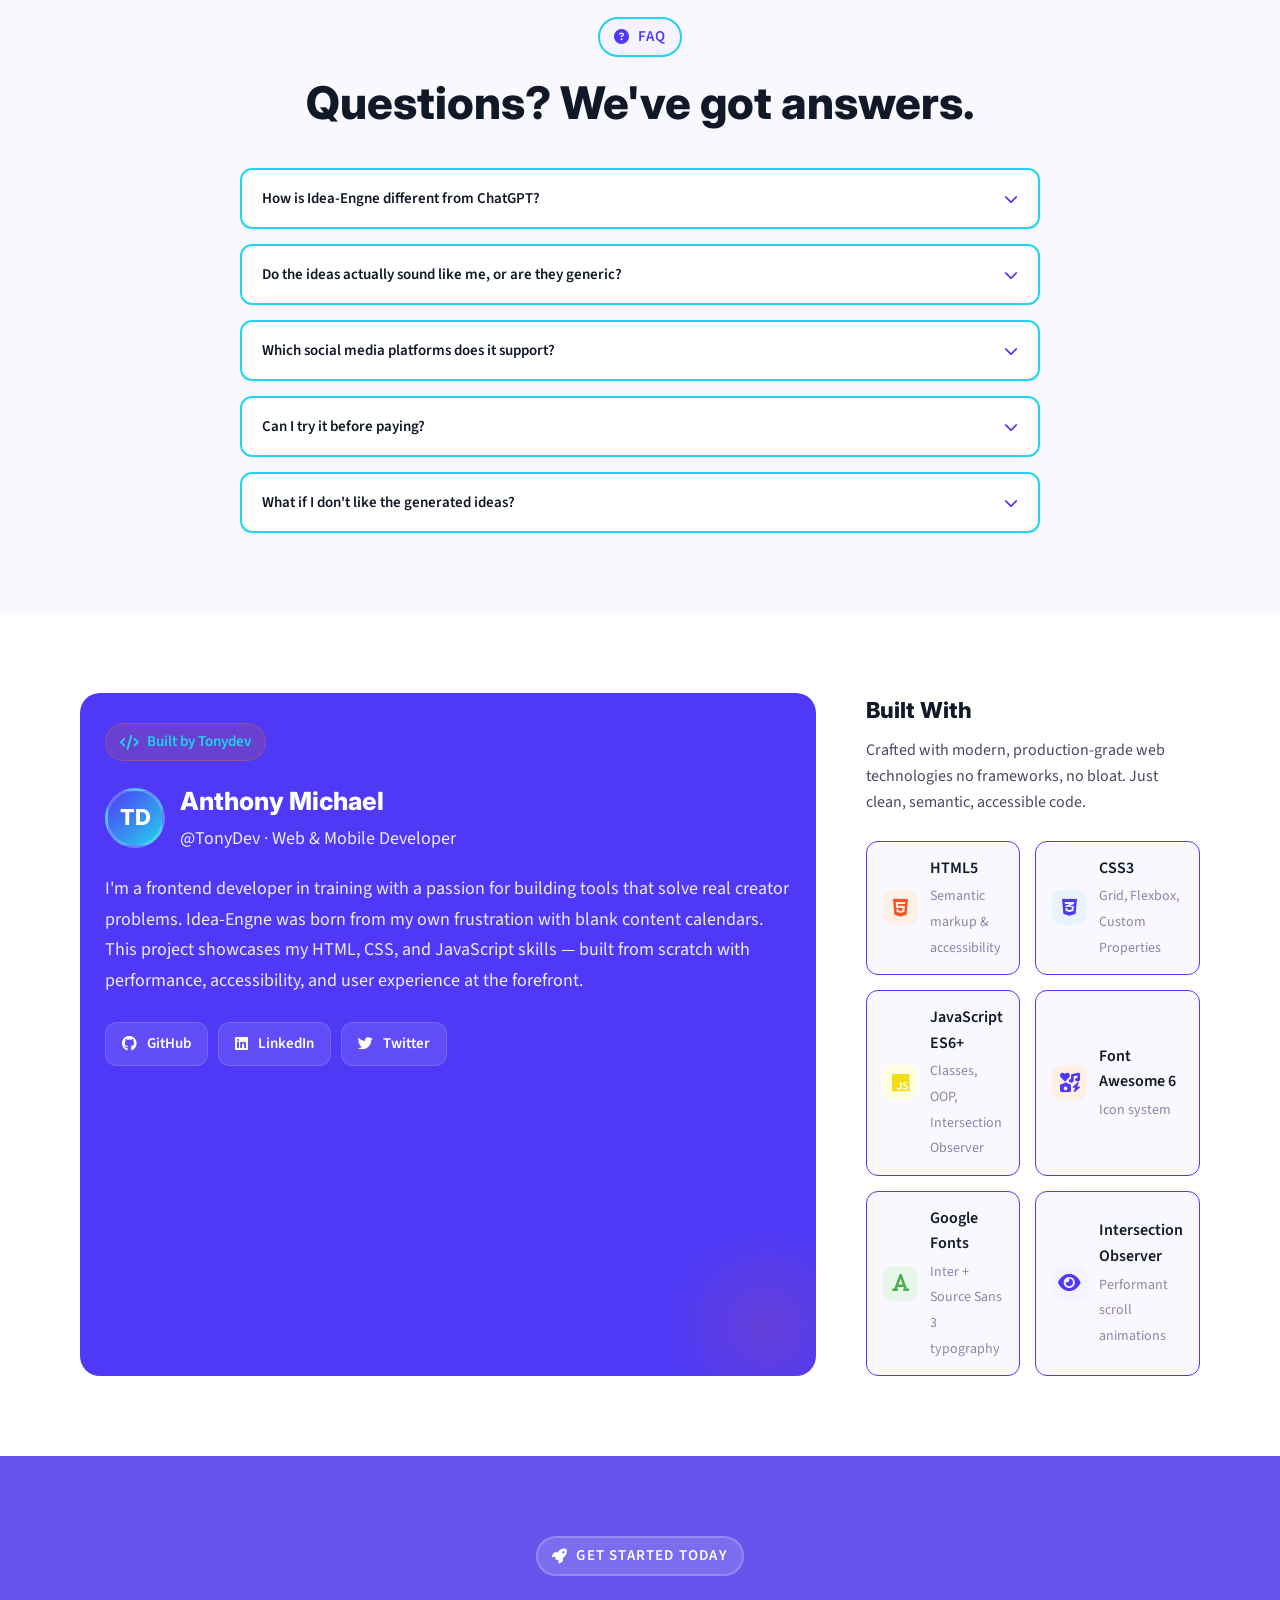
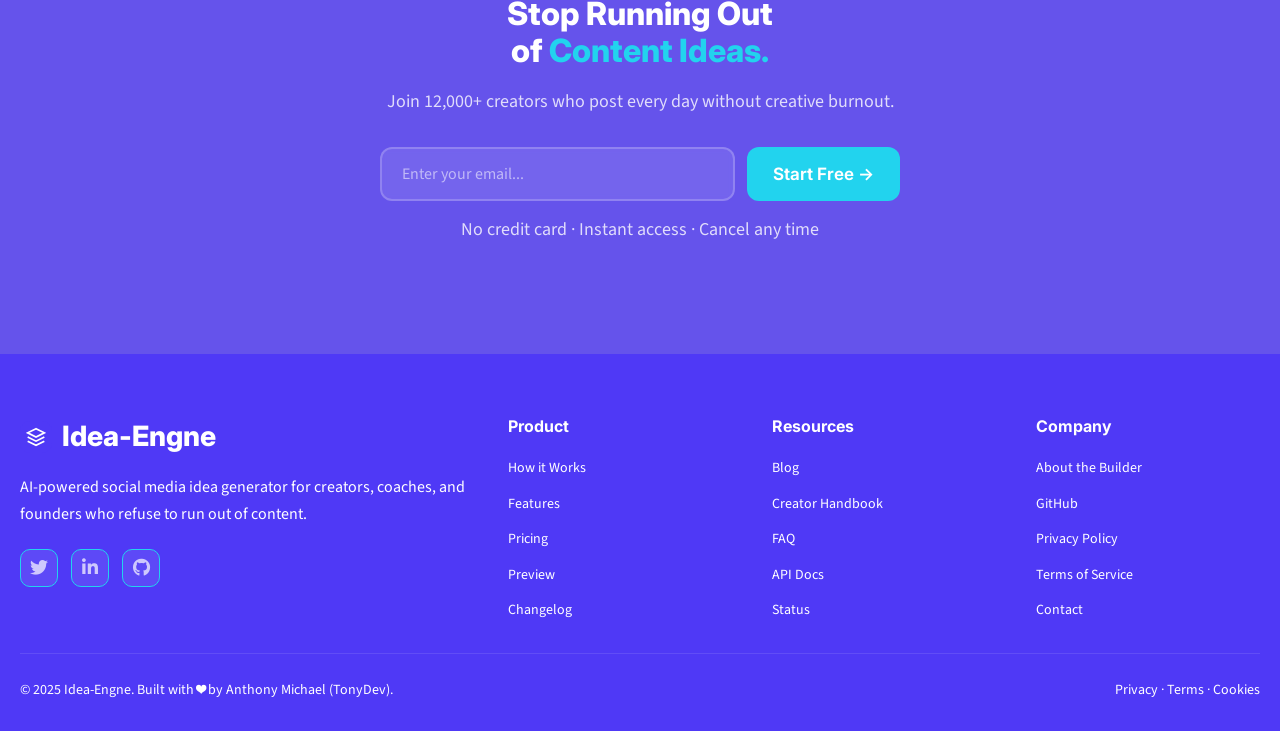
==== commit 1586bd1c: "Fix critical bugs: userData initialization, platform selection, logout, and UX improvements - API ke" ====
--- a/index.html
+++ b/index.html
@@ -60,6 +60,9 @@
 
   <!-- Mobile Menu - Slides Down on Mobile -->
   <div class="mobile-menu">
+     <button class="mobile-menu-close" aria-label="Close menu">
+       <i class="fas fa-times"></i>
+     </button>
     <nav aria-label="Mobile navigation">
       <ul class="mobile-nav-links">
         <li><a href="#how-it-works">How it works</a></li>
@@ -71,10 +74,12 @@
     </nav>
     <div class="mobile-cta">
       <button class="btn-outline cta-trigger">Login</button>
-      <button class="btn-primary cta-trigger">Start Free →</button>
+      <button class="btn-primary cta-trigger">Go to Dashboard →</button>
     </div>
   </div>
 </header>
+
+<div class="mobile-menu-backdrop"></div>
 
 <!-- HERO SECTION  -->
 <section id="hero">
@@ -112,12 +117,12 @@
       </div>
 
       <div class="hero-actions">
-        <button class="btn-accent cta-trigger">⚡ Start for Free </button>
+        <button class="btn-accent cta-trigger">⚡ start free </button>
         <button class="btn-outline cta-trigger">See a Demo</button>
       </div>
 
       <p class="hero-note">
-        <i class="fas fa-lock"></i> No credit card required · Instant access · 10 free ideas
+        <i class="fas fa-lock"></i> No credit card required · Instant access · 15 free ideas
       </p>
 
       <div class="hero-stats">
--- a/index.css
+++ b/index.css
@@ -1,9 +1,7 @@
    /* IDEA-ENGNE - LANDING PAGE STYLES
    Mobile-First Responsive Design
-   Built by Anthony Michael (TonyDev)
- */
-
-/*  CSS VARIABLES  */
+   Built by Anthony Michael (TonyDev) */
+ 
 :root {
   --primary: #4f39f6;
   --secondary: #6553eb;
@@ -19,21 +17,17 @@
   --text-mid: #4a4762;
   --text-light: #8a87a5;
   --success: #04cc6f;
-
   --radius-sm: 0.6rem;
   --radius-md: 1.2rem;
   --radius-lg: 2rem;
   --shadow-sm: 0 0.2rem 0.8rem rgba(79,57,246,0.08);
   --shadow-md: 0 0.6rem 2rem rgba(79,57,246,0.14);
   --shadow-lg: 0 1.5rem 5rem rgba(79,57,246,0.18);
-
   --font-head: 'Inter', sans-serif;
   --font-body: 'Source Sans 3', sans-serif;
-
   --max-w: 128rem;
 }
 
-/*  RESET  */
 *, 
 *::before,
 *::after { 
@@ -69,7 +63,7 @@
 
 button { 
   font-family: var(--font-head); 
-  font-weight: 700;
+  font-weight: 600;
   font-size: 1.8rem;
   cursor: pointer; 
   border: none;
@@ -81,6 +75,14 @@
   max-width: var(--max-w);
   margin: 0 auto;
   padding: 0 2rem;
+  max-width: 100vw;
+  overflow-x: hidden;
+}
+
+section {
+  overflow-x: hidden;
+  width: 100%;
+  max-width: 100vw;
 }
 
 .section-tag {
@@ -224,7 +226,6 @@
   border-width: 0;
 }
 
-   /* HEADER - MOBILE FIRST */
 header {
   position: fixed;
   top: 0;
@@ -250,6 +251,8 @@
   display: flex;
   align-items: center;
   justify-content: space-between;
+  max-width: 100vw;
+  box-sizing: border-box;
 }
 
 .brand {
@@ -292,19 +295,163 @@
   display: none;
 }
 
-/* Hamburger - visible on mobile */
+
+/* Mobile Menu Sidebar - Slides from RIGHT */
+.mobile-menu {
+  position: fixed;
+  top: 0;
+  right: 0;
+  bottom: 0;
+  width: 30rem;
+  max-width: 85vw;
+  background: var(--white);
+  padding: 8rem 2.5rem 3rem;
+  transform: translateX(100%);
+  opacity: 0;
+  visibility: hidden;
+  transition: all 0.4s cubic-bezier(0.4, 0, 0.2, 1);
+  box-shadow: -0.5rem 0 3rem rgba(0,0,0,0.2);
+  z-index: 9998;
+  overflow-y: auto;
+  display: flex;
+  flex-direction: column;
+  gap: 2rem;
+}
+
+.mobile-menu.active {
+  transform: translateX(0);
+  opacity: 1;
+  visibility: visible;
+}
+
+/* Mobile Menu Backdrop */
+.mobile-menu-backdrop {
+  position: fixed;
+  top: 0;
+  left: 0;
+  width: 100%;
+  height: 100%;
+  background: rgba(0,0,0,0.5);
+  backdrop-filter: blur(4px);
+  z-index: 9997;
+  opacity: 0;
+  visibility: hidden;
+  transition: all 0.4s ease;
+}
+
+.mobile-menu-backdrop.active {
+  opacity: 1;
+  visibility: visible;
+}
+
+/* Mobile Nav Links */
+.mobile-menu .mobile-nav-links {
+  list-style: none;
+  display: flex;
+  flex-direction: column;
+  gap: 0.5rem;
+  margin-bottom: 2rem;
+}
+
+.mobile-menu .mobile-nav-links a {
+  font-size: 1.7rem;
+  font-weight: 600;
+  color: var(--text-dark);
+  display: flex;
+  align-items: center;
+  gap: 1rem;
+  padding: 1.4rem 1.6rem;
+  border-radius: var(--radius-md);
+  transition: all 0.2s ease;
+  position: relative;
+}
+
+.mobile-menu .mobile-nav-links a::before {
+  content: '';
+  position: absolute;
+  left: 0;
+  top: 50%;
+  transform: translateY(-50%);
+  width: 0.4rem;
+  height: 0%;
+  background: var(--primary);
+  border-radius: 0 0.4rem 0.4rem 0;
+  transition: all 0.3s ease;
+}
+
+.mobile-menu .mobile-nav-links a:hover,
+.mobile-menu .mobile-nav-links a.active {
+  background: var(--light-bg);
+  color: var(--primary);
+  transform: translateX(5px);
+}
+
+.mobile-menu .mobile-nav-links a.active::before {
+  height: 100%;
+}
+
+.mobile-menu .mobile-nav-links a i {
+  font-size: 1.6rem;
+  width: 2.4rem;
+  text-align: center;
+}
+
+/* Mobile CTA Buttons */
+.mobile-cta {
+  display: flex;
+  flex-direction: column;
+  gap: 1.2rem;
+  padding-top: 2rem;
+  border-top: 2px solid var(--border);
+}
+
+.mobile-cta button {
+  width: 100%;
+  padding: 1.4rem 2rem;
+  font-size: 1.6rem;
+  font-weight: 700;
+}
+
+/* Close Button in Sidebar */
+.mobile-menu-close {
+  position: absolute;
+  top: 2rem;
+  right: 2rem;
+  background: var(--off-white);
+  border: none;
+  width: 4rem;
+  height: 4rem;
+  border-radius: 50%;
+  display: flex;
+  align-items: center;
+  justify-content: center;
+  cursor: pointer;
+  color: var(--text-mid);
+  transition: all 0.2s ease;
+  font-size: 2rem;
+  z-index: 10;
+}
+
+.mobile-menu-close:hover {
+  background: var(--primary);
+  color: var(--white);
+  transform: rotate(90deg);
+}
+
+/* Hamburger - Keep existing but ensure high z-index */
 .hamburger {
   display: flex;
   flex-direction: column;
-  justify-content: center;
+  justify-content: space-evenly;
   gap: 0.5rem;
   background: none;
   border: none;
   cursor: pointer;
   padding: 0.8rem;
-  width: 4rem;
-  height: 4rem;
-  z-index: 1002;
+  width: 3.2rem;
+  height: 3.2rem;
+  z-index: 9999;
+  position: relative;
 }
 
 .hamburger span {
@@ -318,7 +465,7 @@
 }
 
 .hamburger.active span:nth-child(1) {
-  transform: translateY(0.8rem) rotate(45deg);
+  transform: translateY(0.65rem) rotate(45deg);
 }
 
 .hamburger.active span:nth-child(2) {
@@ -327,64 +474,68 @@
 }
 
 .hamburger.active span:nth-child(3) {
-  transform: translateY(-0.8rem) rotate(-45deg);
-}
-
-/* Mobile Menu */
-.mobile-menu {
-  position: fixed;
-  top: 6.6rem;
-  left: 0;
-  right: 0;
-  bottom: 0;
-  background: var(--white);
-  padding: 2rem;
-  transform: translateX(100%);
-  opacity: 0;
-  transition: all 0.3s cubic-bezier(0.4, 0, 0.2, 1);
-  box-shadow: var(--shadow-lg);
-  z-index: 999;
-  overflow-y: auto;
-}
-
-.mobile-menu.active {
-  transform: translateX(0);
-  opacity: 1;
-}
-
-.mobile-nav-links {
-  list-style: none;
-  display: flex;
-  flex-direction: column;
-  gap: 0.5rem;
-  margin-bottom: 2rem;
-}
-
-.mobile-nav-links a {
-  font-size: 1.8rem;
-  font-weight: 600;
-  color: var(--primary);
+  transform: translateY(-0.65rem) rotate(-45deg);
+}
+
+/* USER INFO IN SIDEBAR (if logged in) */
+.mobile-user-info {
+  background: var(--light-bg);
+  border-radius: var(--radius-md);
+  padding: 1.5rem;
+  display: none; /* Show only when user is logged in */
+  align-items: center;
+  gap: 1.2rem;
+  margin-bottom: 1.5rem;
+}
+
+.mobile-user-info.show {
+  display: flex;
+}
+
+.mobile-user-avatar {
+  width: 4.5rem;
+  height: 4.5rem;
+  background: linear-gradient(135deg, var(--primary) 0%, var(--accent) 100%);
+  border-radius: 50%;
+  display: flex;
+  align-items: center;
+  justify-content: center;
+  font-size: 1.6rem;
+  font-weight: 700;
+  color: var(--white);
+}
+
+.mobile-user-text {
+  flex: 1;
+}
+
+.mobile-user-text strong {
   display: block;
-  padding: 1.4rem 1.6rem;
-  border-radius: var(--radius-md);
-  transition: all 0.2s ease;
-}
-
-.mobile-nav-links a:hover {
-  background: var(--light-bg);
-  color: var(--primary);
-}
-
-.mobile-cta {
-  display: flex;
-  flex-direction: column;
-  gap: 1.2rem;
-}
-
-.mobile-cta button {
-  width: 100%;
-  padding: 1.4rem;
-}
+  font-size: 1.5rem;
+  color: var(--text-dark);
+  margin-bottom: 0.2rem;
+}
+
+.mobile-user-text span {
+  font-size: 1.3rem;
+  color: var(--text-mid);
+}
+
+/* TABLET (768px+) - Hide mobile menu, show desktop nav */
+@media (min-width: 768px) {
+  .mobile-menu,
+  .mobile-menu-backdrop,
+  .hamburger {
+    display: none !important;
+  }
+
+  nav[aria-label="Main navigation"],
+  .nav-links,
+  .header-cta {
+    display: flex !important;
+  }
+}
+
 
    /* HERO SECTION - MOBILE FIRST */
 #hero {
@@ -468,27 +619,45 @@
 }
 
 .hero-desc {
-  font-size: 1.6rem;
+  align-items: center;
+  font-size: 2rem;
+  text-wrap: wrap ;
+  min-width: 30rem;
   color: var(--text-mid);
-  line-height: 1.6;
+  line-height: 1.5;
   margin-bottom: 2.5rem;
 }
 
 .hero-value-props {
   display: flex;
   flex-direction: column;
-  gap: 1rem;
-  margin-bottom: 3rem;
-  text-align: left;
-}
-
-.value-prop {
+  gap: 1.3rem;
+  margin-top: 3rem;
+  align-items: center;
+  text-align: center;
+  margin-bottom: 1rem;
+}
+
+.hero-value-prop {
   display: flex;
   align-items: center;
   gap: 1rem;
   font-size: 1.5rem;
   color: var(--text-mid);
-  font-weight: 500;
+  justify-content: center;
+}
+
+/* On desktop, you might want left-aligned */
+@media (min-width: 1024px) {
+  .hero-value-props {
+    align-items: flex-start;  /* Left align on desktop */
+    text-align: left;
+    margin-bottom: 2.5rem;
+  }
+
+  .hero-value-prop {
+    justify-content: flex-start;
+  }
 }
 
 .value-prop i {
@@ -501,8 +670,8 @@
   display: flex;
   flex-direction: column;
   align-items: center;
-  gap: 1.2rem;
-  margin-bottom: 2rem;
+  gap: 1.5rem;
+  margin-bottom: 2.5rem;
 }
 
 .hero-actions .btn-accent,
@@ -512,7 +681,7 @@
 }
 
 .hero-note {
-  font-size: 1.3rem;
+  font-size: 1.5rem;
   font-weight: 600;
   color: var(--text-light);
   display: flex;
@@ -525,7 +694,7 @@
   display: flex;
   flex-wrap: wrap;
   justify-content: center;
-  gap: 2.5rem;
+  gap: 2rem;
   padding-top: 2.5rem;
   border-top: 1px solid var(--border);
 }
@@ -737,6 +906,7 @@
 
 .proof-item {
   display: flex;
+  justify-content: flex-start;
   align-items: center;
   gap: 1rem;
   color: rgba(255,255,255,0.9);
@@ -1498,8 +1668,8 @@
   max-width: var(--max-w);
   margin: 0 auto;
   display: flex;
-  flex-direction: row;
-  gap: 2.5rem;
+  flex-direction: column;
+  gap: 2rem;
   align-items: stretch;
 }
 
@@ -1529,8 +1699,8 @@
   transform: translateX(-50%);
   background: var(--primary);
   color: var(--white);
-  font-size: 1.3rem;
-  font-weight: 700;
+  font-size: 1.4rem;
+  font-weight: 600;
   padding: 0.5rem 1.8rem;
   border-radius: 10rem;
   white-space: nowrap;
@@ -1546,7 +1716,7 @@
 
 .plan-price {
   font-family: var(--font-head);
-  font-size: 3.8rem;
+  font-size: 3.5rem;
   font-weight: 800;
   color: var(--text-dark);
   line-height: 1;
@@ -2340,7 +2510,7 @@
     flex-direction: row;
     justify-content: space-between;
     align-items: center;
-    gap: 2.3rem;
+    gap: 2rem;
   }
 
   .nav-links a {
@@ -2368,7 +2538,8 @@
   }
 
   .brand {
-    font-size: 2.8rem;
+    font-size: 2.5rem;
+    gap: 0.8;
   }
 
   /* Sections */
@@ -2382,7 +2553,7 @@
   #faq,
   #built-by,
   #cta-section {
-    padding: 8rem 3rem;
+    padding: 5rem 3rem;
   }
 
   #hero {
@@ -2400,7 +2571,8 @@
 
   .hero-actions {
     flex-direction: row;
-    justify-content: space-between;
+    justify-content: center;
+    gap: 3.5rem;
   }
 
   .hero-actions .btn-accent,
@@ -2409,16 +2581,16 @@
   }
 
   .hero-stats {
-    justify-content: flex-start;
+    justify-content: center;
   }
 
   .stat-item {
-    align-items: flex-start;
+    align-items: center;
   }
 
   /* Phone mockup visible on tablet+ */
   .phone-mockup-float {
-    display: none;
+    display: visible;
     position: absolute;
     bottom: -2rem;
     right: -2rem;
@@ -2437,7 +2609,7 @@
 
   .problem-inner {
     flex-direction: row;
-    gap: 6rem;
+    gap: 5rem;
   }
 
   .steps-grid {
@@ -2450,11 +2622,11 @@
 
   .devices-scene {
     flex-direction: row;
-    gap: 5rem;
+    gap: 4rem;
   }
 
   .desktop-mockup {
-    max-width: 62rem;
+    max-width: 60rem;
   }
 
   .app-nav-links {
@@ -2486,6 +2658,7 @@
     width: 16rem;
     height: 0.8rem;
     background: #b8b4d0;
+    opacity: 0.7;
     margin: 0 auto;
     border-radius: 10rem;
   }
@@ -2507,20 +2680,20 @@
   }
 
   .testimonials-grid {
-    grid-template-columns: repeat(2, 1fr);
+    grid-template-rows: repeat(3, 1fr);
   }
 
   .pricing-grid {
-    grid-template-columns: repeat(3, 1fr);
+    grid-template-rows: repeat(3, 1fr);
   }
 
   .built-by-inner {
     flex-direction: row;
-    gap: 6rem;
+    gap: 5rem;
   }
 
   .tech-grid {
-    grid-template-columns: repeat(2, 1fr);
+    grid-template-columns: repeat(2, 3fr);
   }
 
   .cta-form {
@@ -2538,7 +2711,7 @@
   }
 
   .cta-modal-box {
-    padding: 4rem 3.5rem;
+    padding: 4rem 4rem;
   }
 }
 
@@ -2557,7 +2730,7 @@
   }
 
   .header-inner {
-    padding: 1.8rem 4rem;
+    padding: 2rem 4rem;
   }
 
   .brand {
@@ -2587,7 +2760,7 @@
   #faq,
   #built-by,
   #cta-section {
-    padding: 10rem 4rem;
+    padding: 8rem 4rem;
   }
 
   #hero {
@@ -2597,7 +2770,7 @@
   .hero-inner {
     flex-direction: row;
     text-align: left;
-    gap: 8rem;
+    gap: 5rem;
   }
 
   .hero-copy {
@@ -2609,7 +2782,7 @@
   }
 
   .hero-title {
-    font-size: 5.2rem;
+    font-size: 4.5rem;
   }
 
   .hero-desc {
@@ -2660,10 +2833,12 @@
 
   .features-grid {
     grid-template-columns: repeat(3, 1fr);
+    gap: 4rem;
   }
 
   .testimonials-grid {
     grid-template-columns: repeat(3, 1fr);
+    gap: 4rem;
   }
 
   .tech-grid {
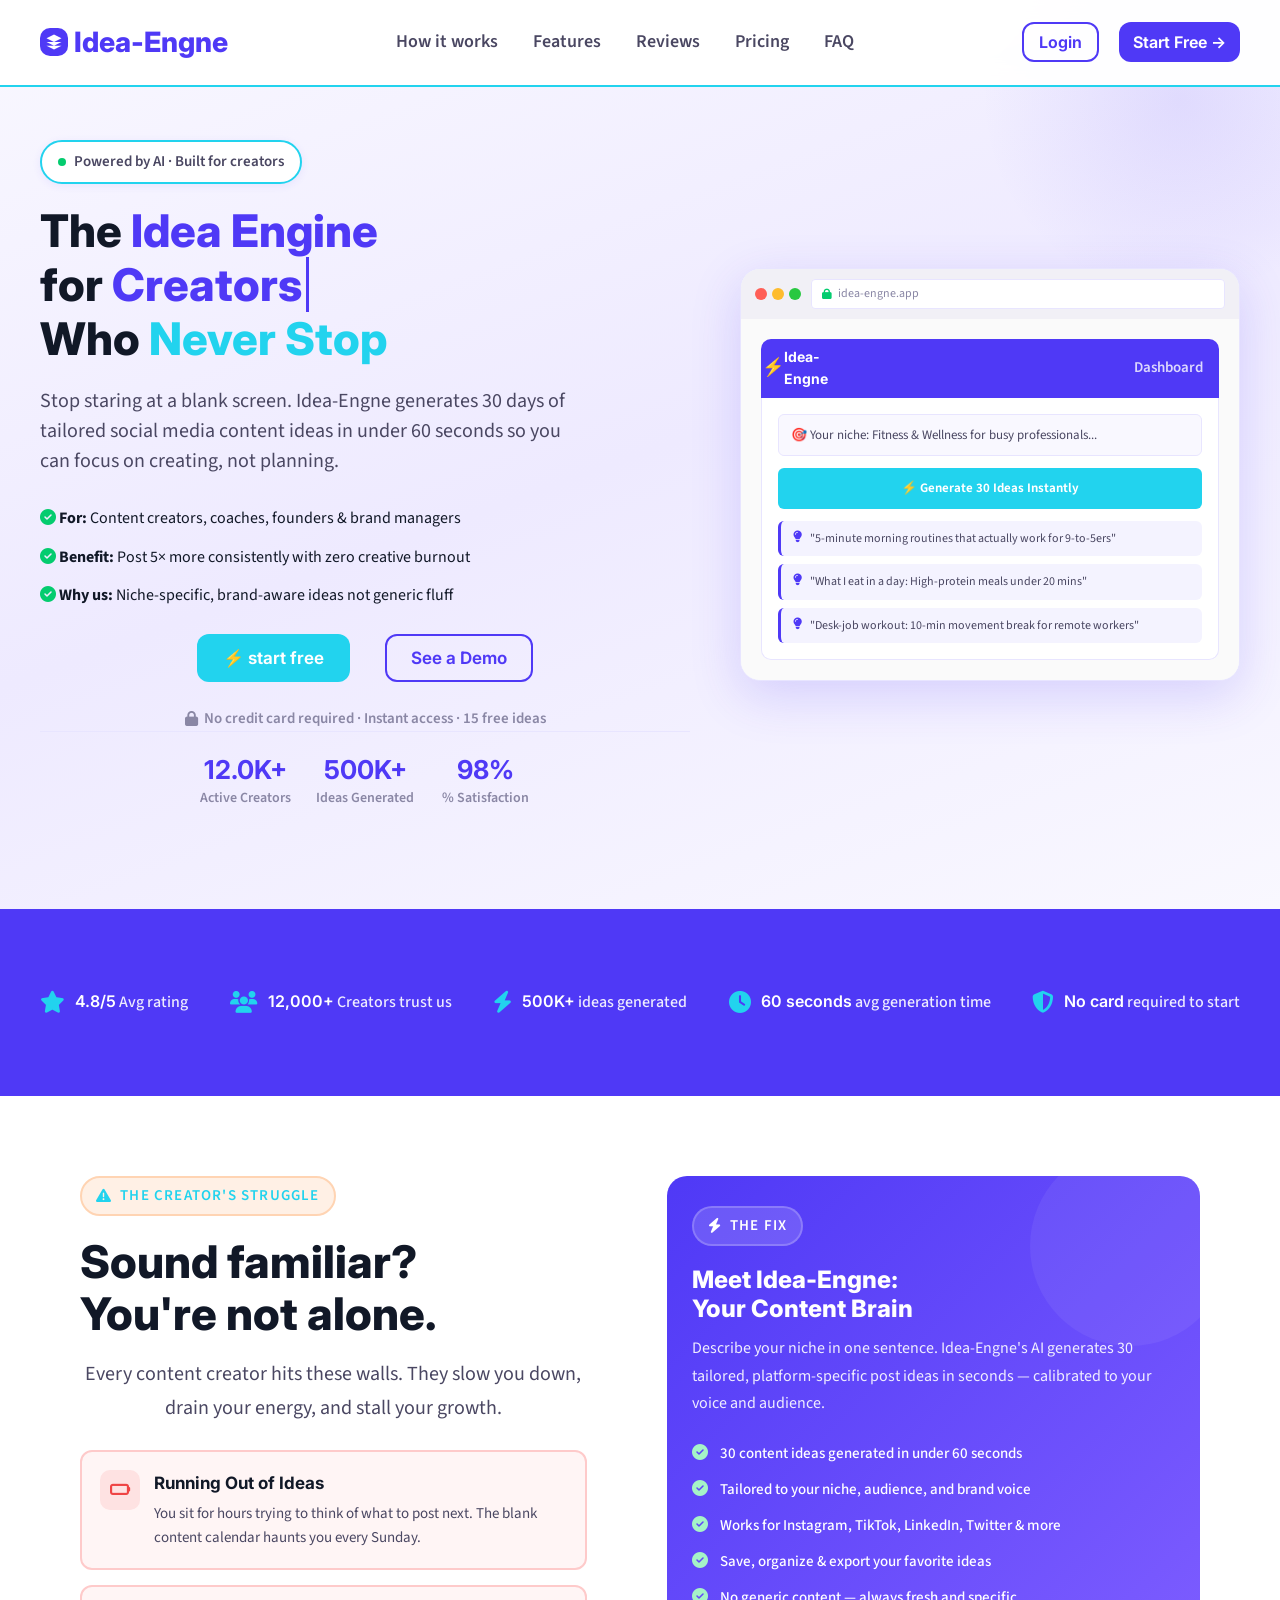
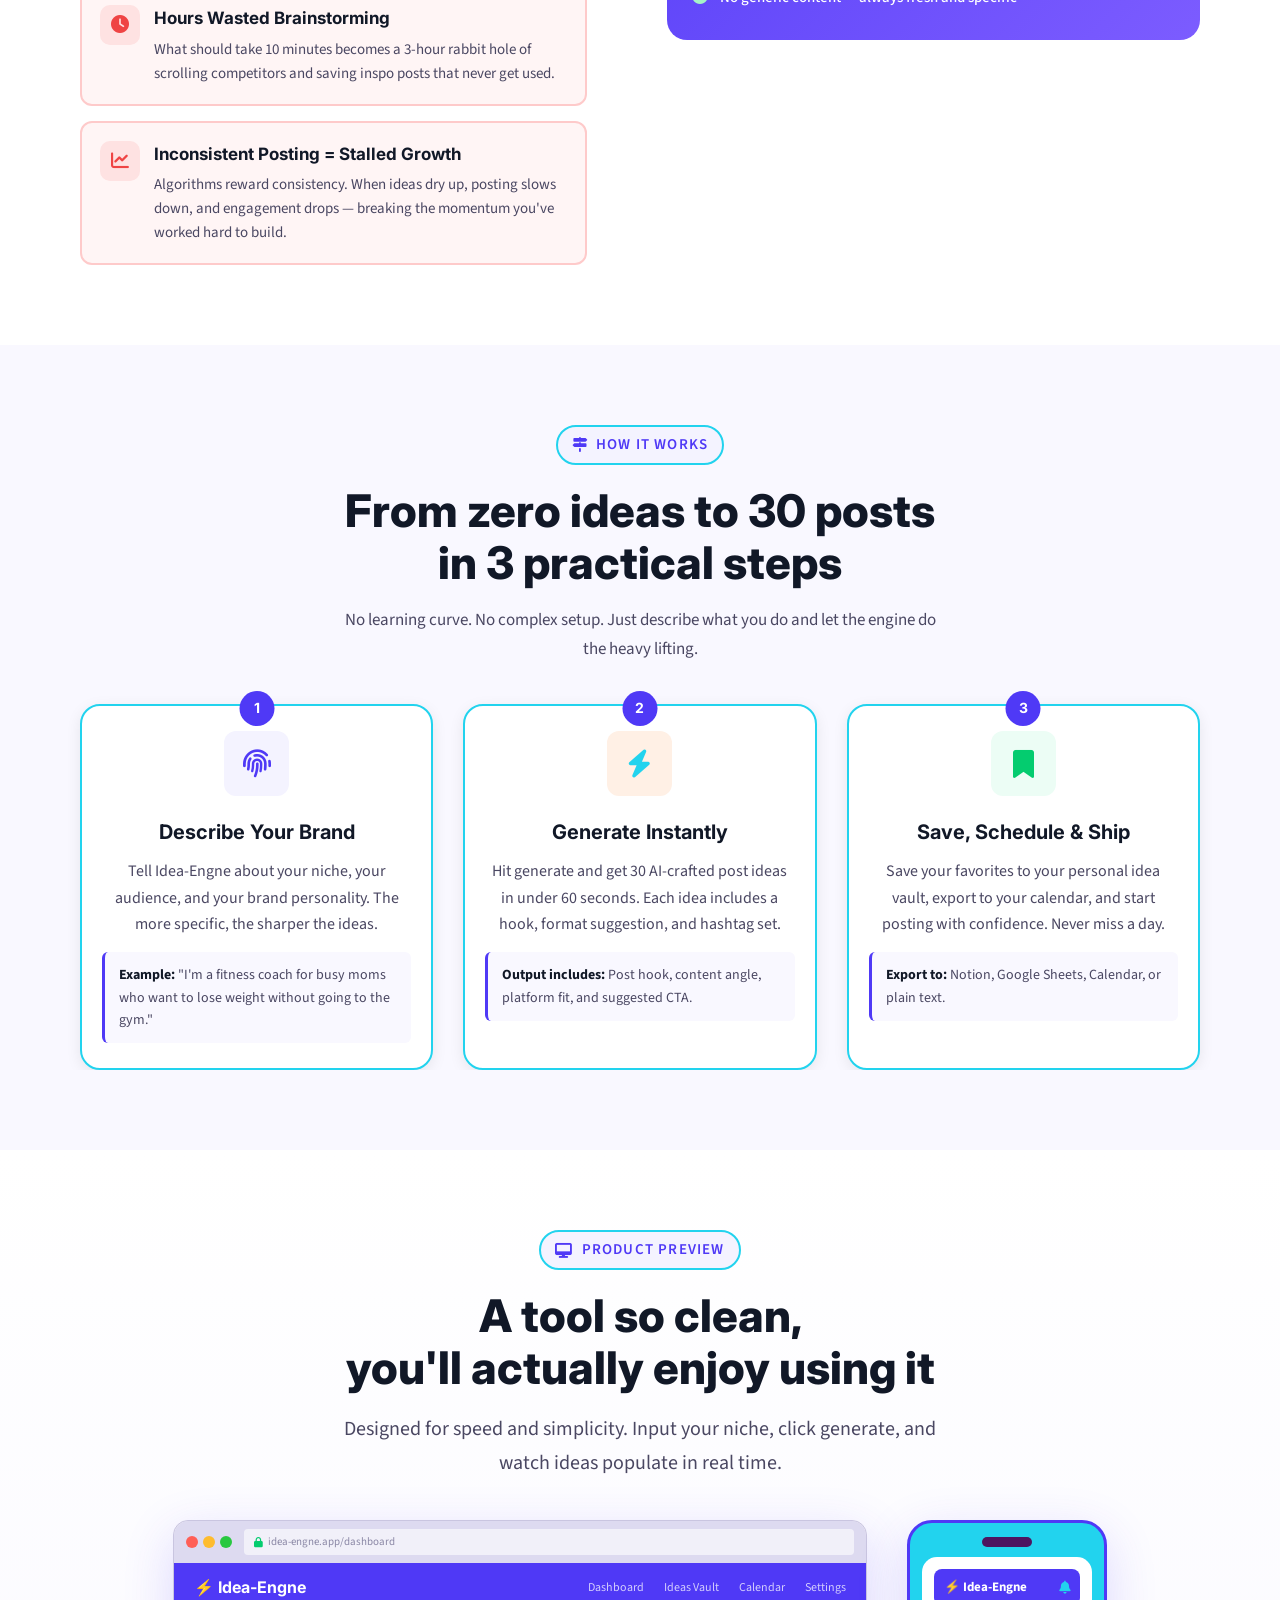
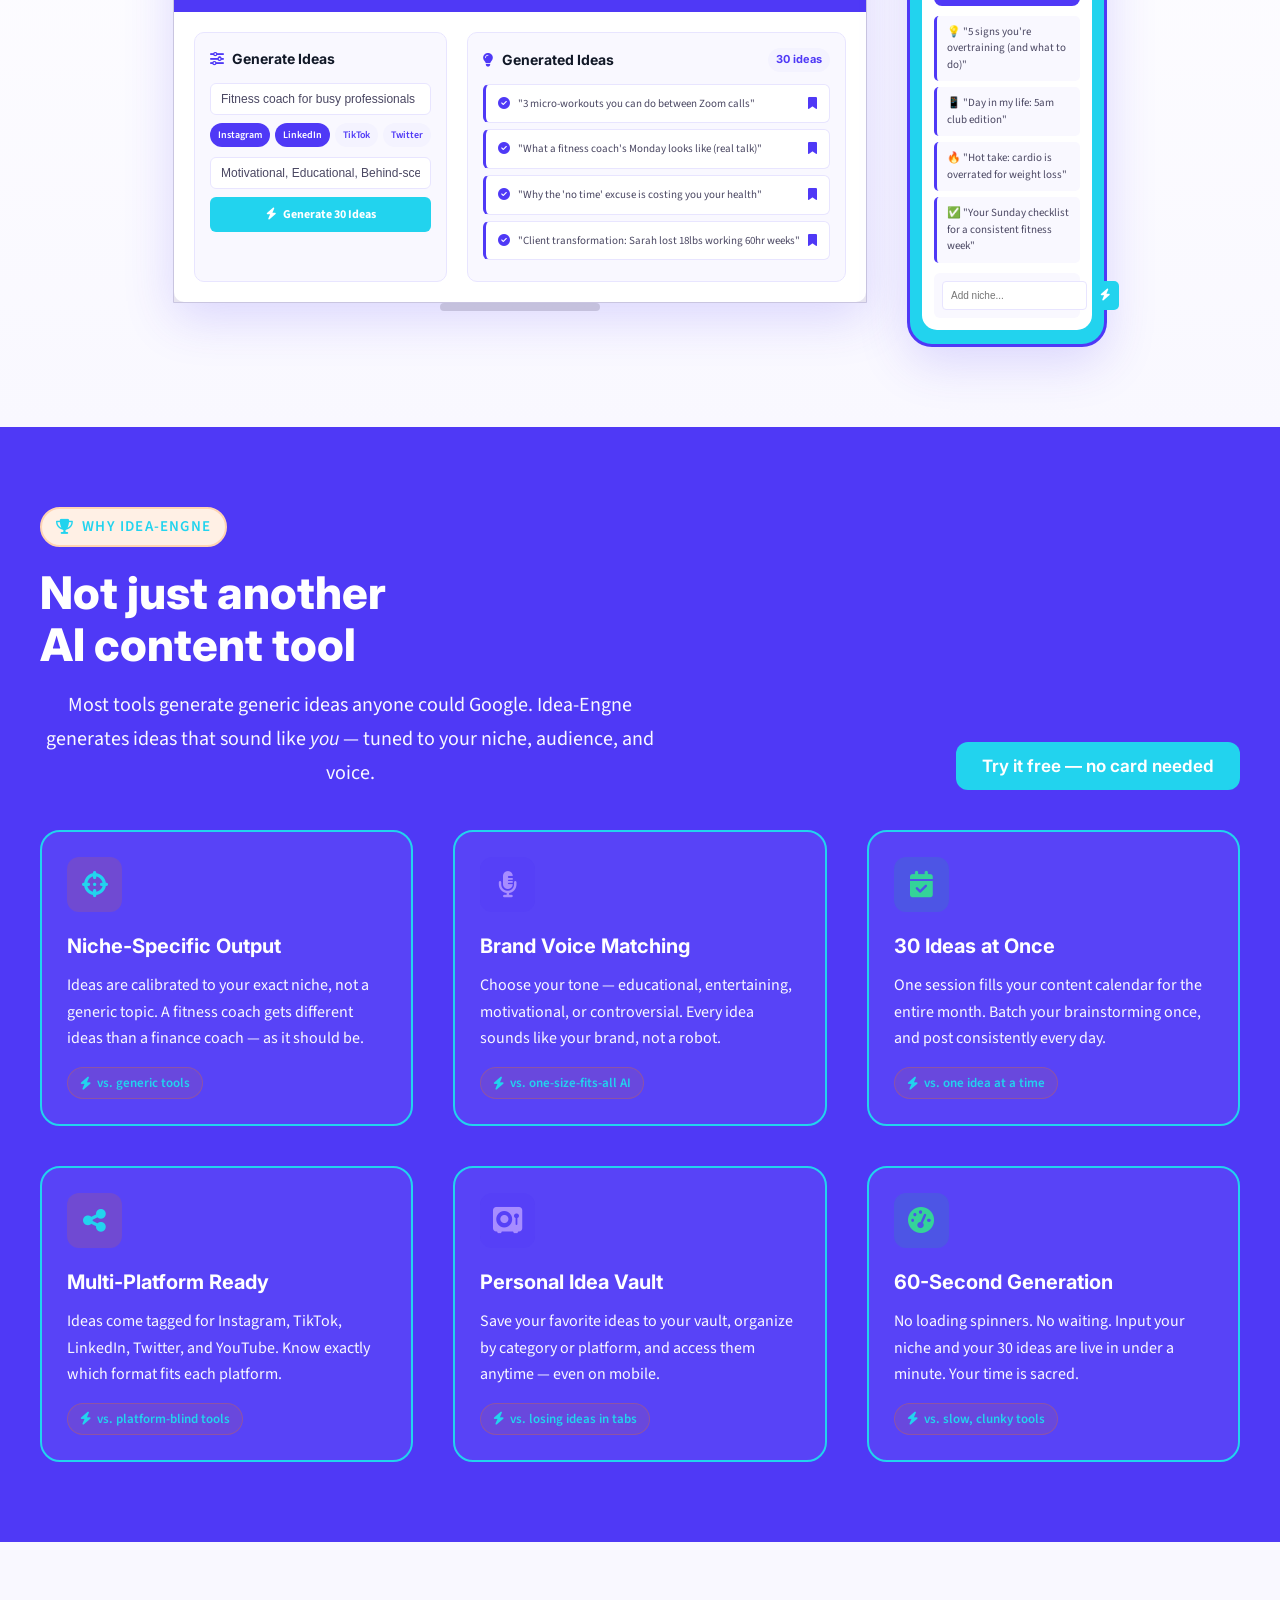
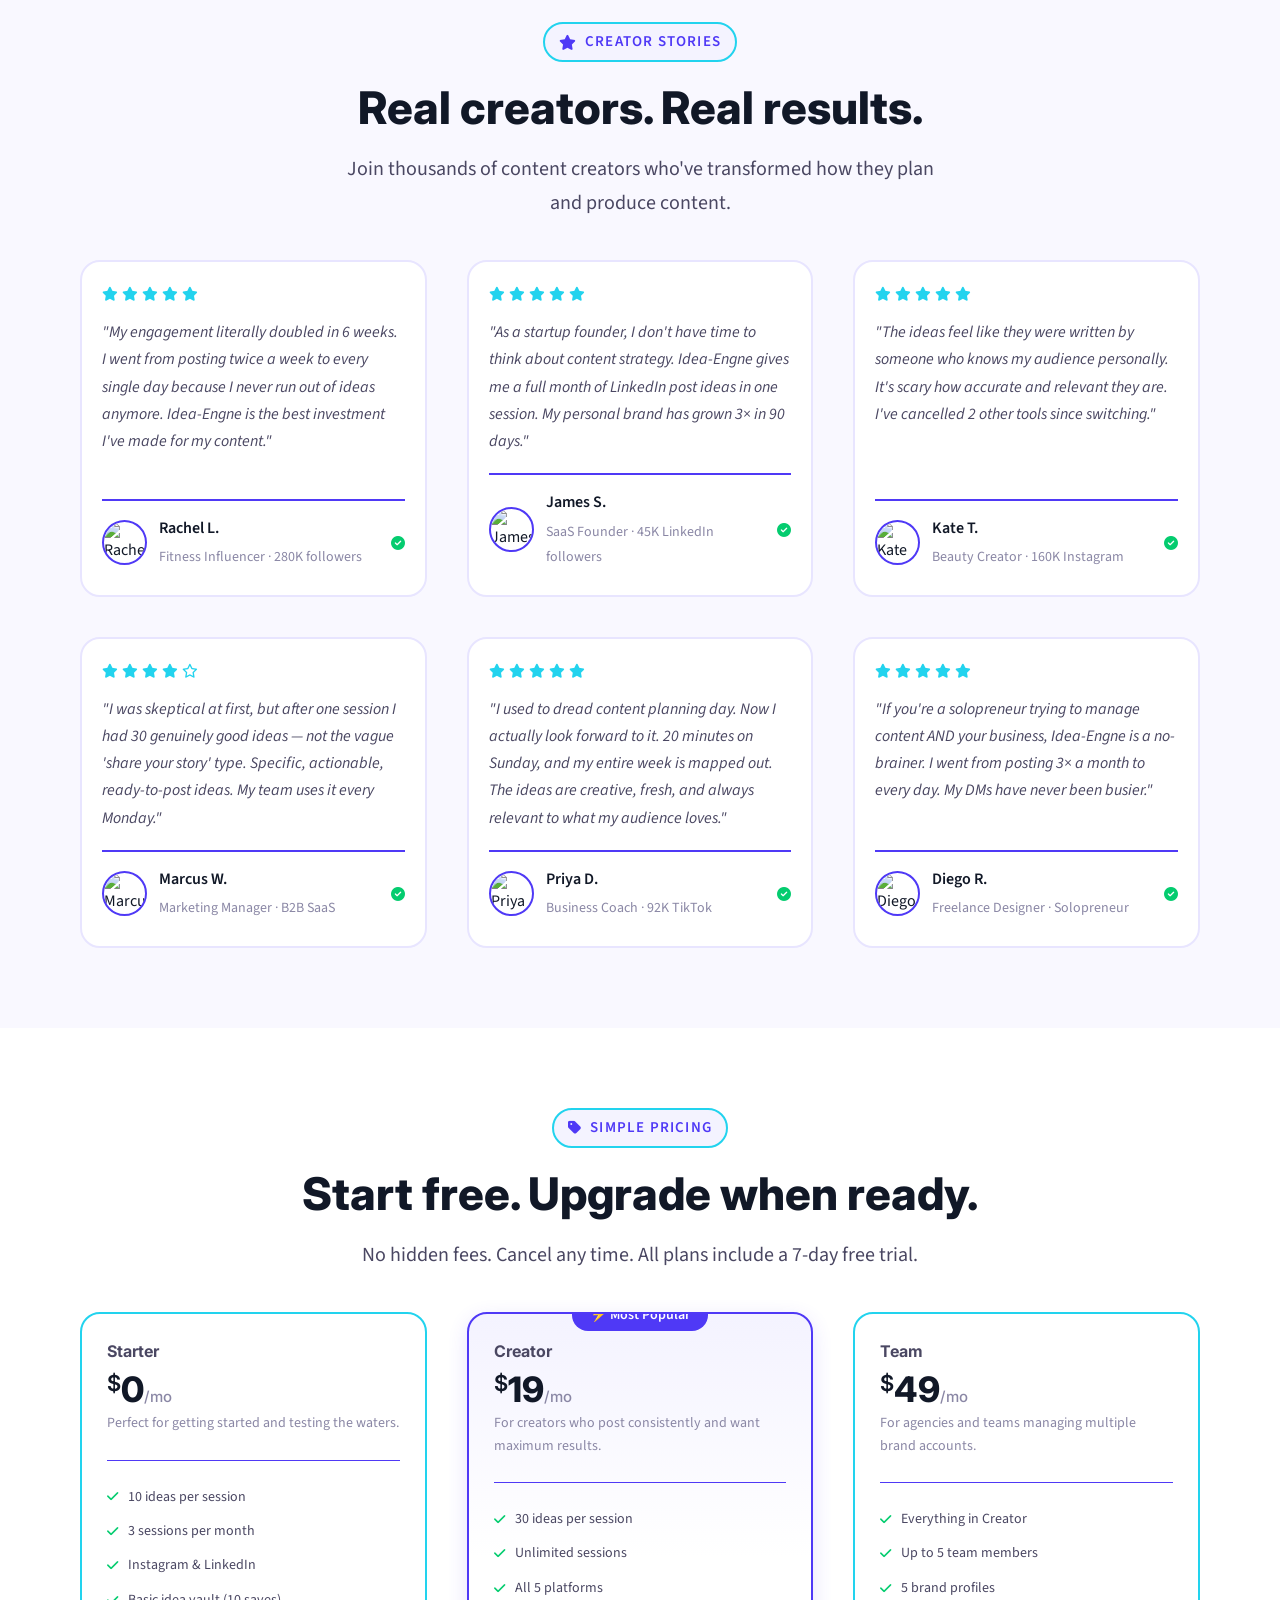
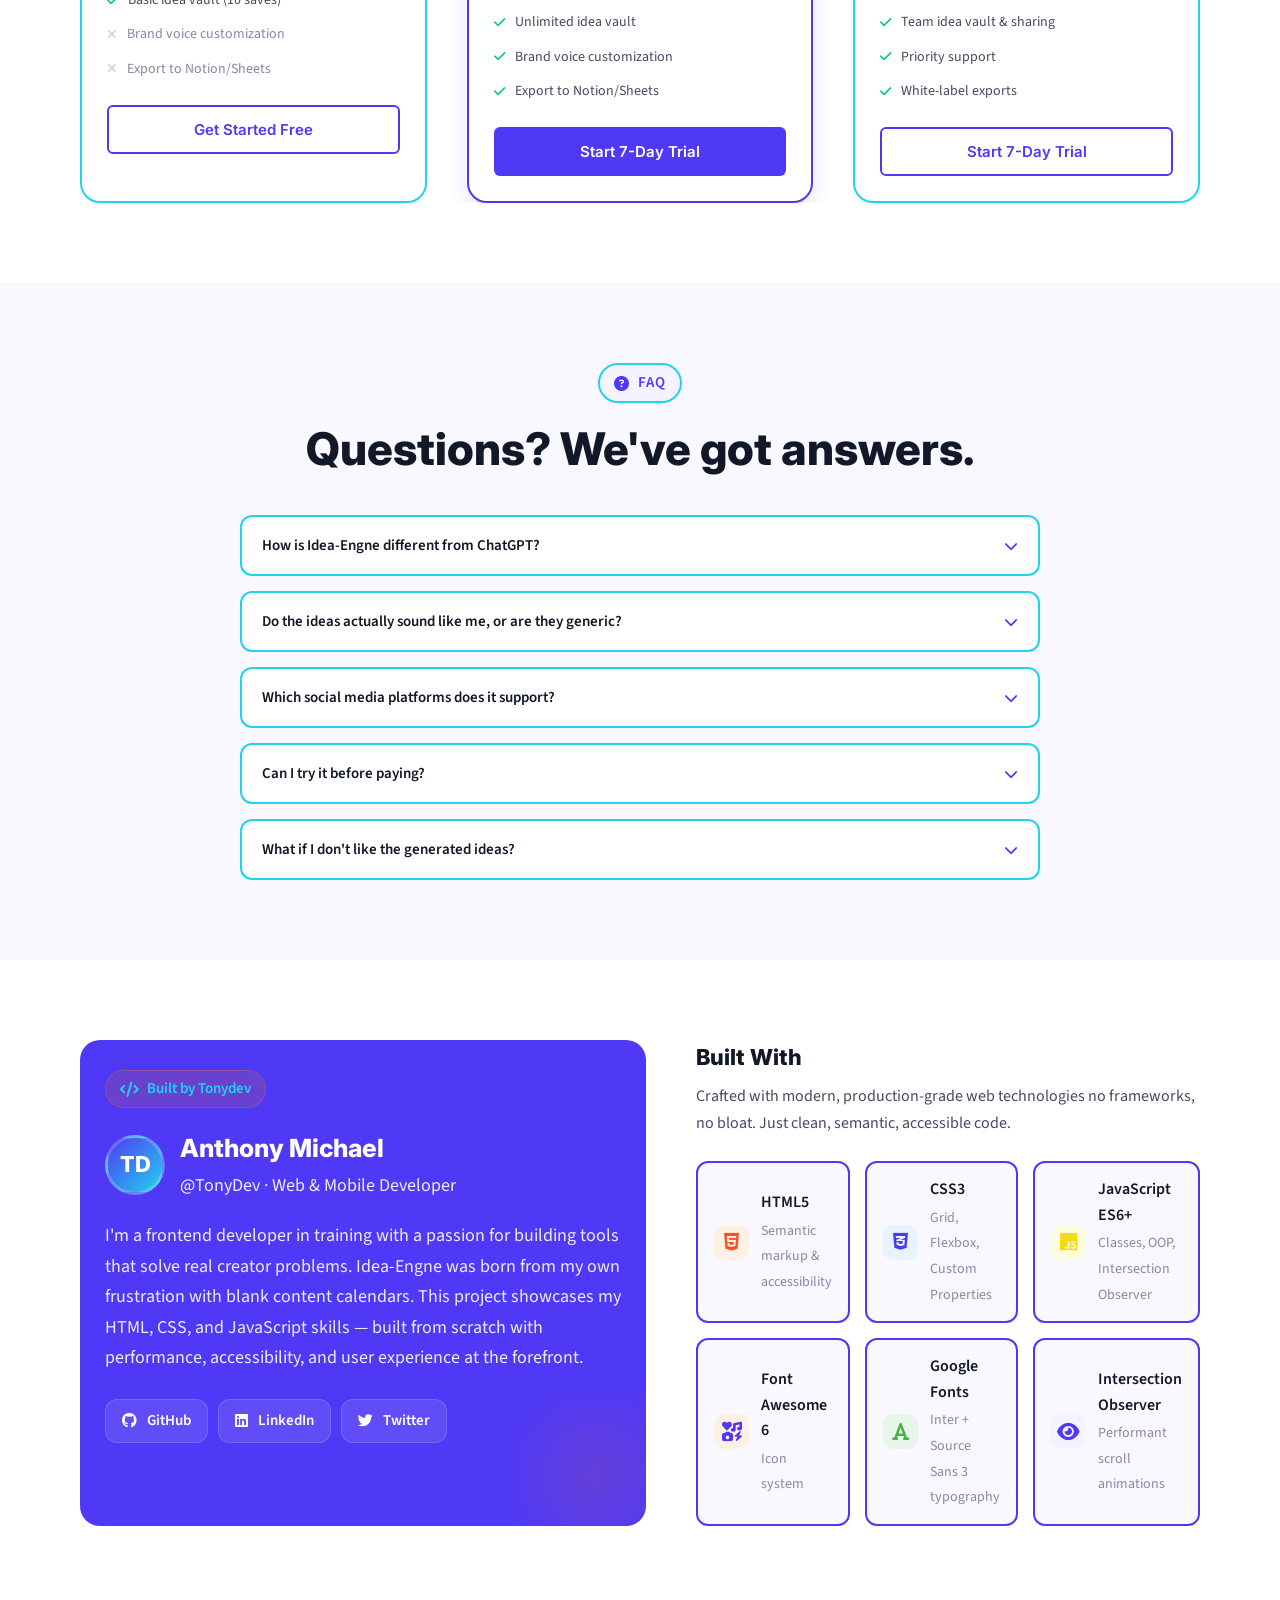
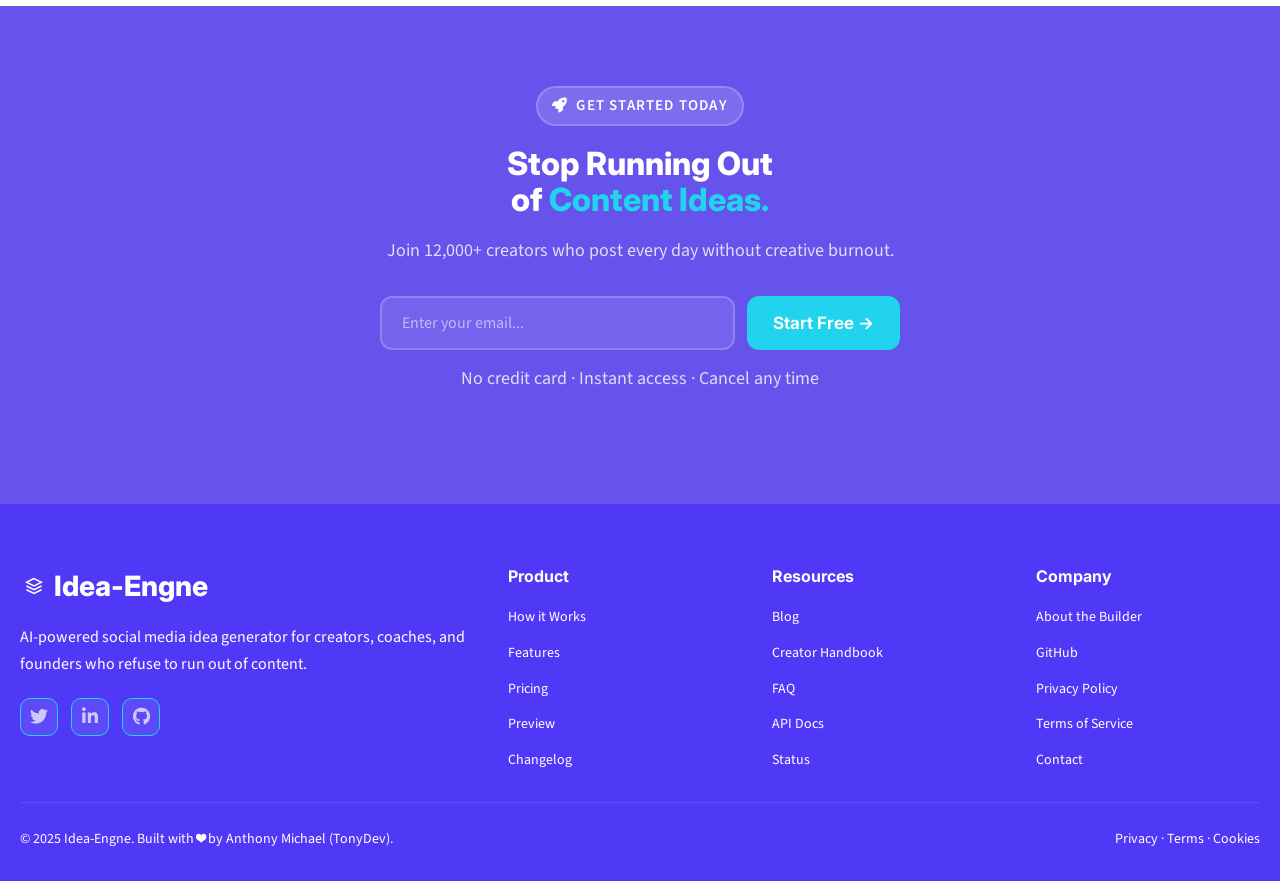
==== commit 8756dccc: "Enhance card hover animations with dramatic keyframes and forwards flag - Updated .step-card:hover t" ====
--- a/index.html
+++ b/index.html
@@ -77,9 +77,10 @@
       <button class="btn-primary cta-trigger">Go to Dashboard →</button>
     </div>
   </div>
+
+  <!-- Mobile Menu Backdrop - Must be inside header for correct z-index stacking -->
+  <div class="mobile-menu-backdrop"></div>
 </header>
-
-<div class="mobile-menu-backdrop"></div>
 
 <!-- HERO SECTION  -->
 <section id="hero">
--- a/index.css
+++ b/index.css
@@ -237,6 +237,7 @@
   backdrop-filter: blur(12px);
   border-bottom: 2px solid var(--accent);
   transition: box-shadow 0.3s ease;
+  overflow: visible;
 }
 
 header.scrolled {
@@ -302,20 +303,21 @@
   top: 0;
   right: 0;
   bottom: 0;
-  width: 30rem;
-  max-width: 85vw;
+  width: 50vw;
+  max-width: 25rem;
   background: var(--white);
-  padding: 8rem 2.5rem 3rem;
+  padding: 5rem 2rem 2rem;
   transform: translateX(100%);
   opacity: 0;
   visibility: hidden;
   transition: all 0.4s cubic-bezier(0.4, 0, 0.2, 1);
-  box-shadow: -0.5rem 0 3rem rgba(0,0,0,0.2);
-  z-index: 9998;
+  box-shadow: -2rem 0 5rem rgba(0,0,0,0.3);
+  z-index: 1002;
   overflow-y: auto;
-  display: flex;
+  display: flex !important;
   flex-direction: column;
   gap: 2rem;
+  height: 70vh;
 }
 
 .mobile-menu.active {
@@ -331,17 +333,19 @@
   left: 0;
   width: 100%;
   height: 100%;
-  background: rgba(0,0,0,0.5);
-  backdrop-filter: blur(4px);
-  z-index: 9997;
+  background: rgba(0,0,0,0.4);
+  backdrop-filter: blur(2px);
+  z-index: 1001;
   opacity: 0;
   visibility: hidden;
   transition: all 0.4s ease;
+  pointer-events: none;
 }
 
 .mobile-menu-backdrop.active {
   opacity: 1;
   visibility: visible;
+  pointer-events: auto;
 }
 
 /* Mobile Nav Links */
@@ -521,18 +525,61 @@
   color: var(--text-mid);
 }
 
-/* TABLET (768px+) - Hide mobile menu, show desktop nav */
-@media (min-width: 768px) {
-  .mobile-menu,
-  .mobile-menu-backdrop,
+/* TABLET (640px+) - Improved responsiveness for small tablets */
+@media (min-width: 640px) {
+  .header-inner {
+    padding: 1rem 1.5rem;
+  }
+
+  .brand {
+    font-size: 1.8rem;
+    gap: 0.6rem;
+  }
+
+  .brand-icon {
+    width: 2.8rem;
+    height: 2.8rem;
+  }
+
+  .brand-icon svg {
+    width: 1.8rem;
+    height: 1.8rem;
+  }
+
   .hamburger {
-    display: none !important;
-  }
-
-  nav[aria-label="Main navigation"],
-  .nav-links,
-  .header-cta {
-    display: flex !important;
+    width: 3rem;
+    height: 3rem;
+  }
+
+  .hamburger span {
+    width: 2.2rem;
+    height: 0.28rem;
+  }
+
+  .mobile-menu {
+    width: 28rem;
+    padding: 7rem 2rem 3rem;
+  }
+
+  /* Grid layouts - 2 columns on tablet */
+  .features-grid {
+    grid-template-columns: repeat(2, 1fr);
+    gap: 2.5rem;
+  }
+
+  .testimonials-grid {
+    grid-template-columns: repeat(2, 1fr);
+    gap: 2.5rem;
+  }
+
+  .pricing-grid {
+    grid-template-columns: repeat(2, 1fr);
+    gap: 2.5rem;
+  }
+
+  .tech-grid {
+    grid-template-columns: repeat(2, 1fr);
+    gap: 2rem;
   }
 }
 
@@ -594,6 +641,112 @@
 @keyframes pulse-dot {
   0%, 100% { opacity: 1; transform: scale(1); }
   50% { opacity: 0.6; transform: scale(1.3); }
+}
+
+/* AI-Inspired Animations */
+@keyframes shimmer {
+  0% {
+    background-position: -1000px 0;
+  }
+  100% {
+    background-position: 1000px 0;
+  }
+}
+
+@keyframes glow-pulse {
+  0%, 100% {
+    text-shadow: 0 0 10px rgba(79, 57, 246, 0.3), 
+                 0 0 20px rgba(249, 115, 0, 0.1);
+  }
+  50% {
+    text-shadow: 0 0 20px rgba(79, 57, 246, 0.6), 
+                 0 0 30px rgba(249, 115, 0, 0.3),
+                 0 0 40px rgba(79, 57, 246, 0.2);
+  }
+}
+
+@keyframes fade-in-scale {
+  0% {
+    opacity: 0;
+    transform: scale(0.95) translateY(10px);
+  }
+  100% {
+    opacity: 1;
+    transform: scale(1) translateY(0);
+  }
+}
+
+@keyframes gradient-shift {
+  0%, 100% {
+    background-position: 0% 50%;
+  }
+  50% {
+    background-position: 100% 50%;
+  }
+}
+
+/* Dramatic Card Hover Animations */
+@keyframes card-bounce {
+  0% {
+    transform: scale(1) translateY(0) rotateX(0deg);
+  }
+  35% {
+    transform: scale(1.12) translateY(-15px) rotateX(5deg);
+  }
+  70% {
+    transform: scale(1.08) translateY(-5px) rotateX(-2deg);
+  }
+  100% {
+    transform: scale(1.08) translateY(-8px) rotateX(0deg);
+  }
+}
+
+@keyframes card-shift-right {
+  0% {
+    transform: translateX(0) translateY(0) scale(1);
+  }
+  40% {
+    transform: translateX(20px) translateY(-12px) scale(1.1);
+  }
+  100% {
+    transform: translateX(15px) translateY(-10px) scale(1.08);
+  }
+}
+
+@keyframes card-shift-left {
+  0% {
+    transform: translateX(0) translateY(0) scale(1);
+  }
+  40% {
+    transform: translateX(-20px) translateY(-12px) scale(1.1);
+  }
+  100% {
+    transform: translateX(-15px) translateY(-10px) scale(1.08);
+  }
+}
+
+@keyframes card-zoom-pulse {
+  0% {
+    transform: scale(1);
+  }
+  50% {
+    transform: scale(1.14);
+  }
+  100% {
+    transform: scale(1.1);
+  }
+}
+
+@keyframes card-pop {
+  0% {
+    transform: scale(1);
+  }
+  50% {
+    transform: scale(1.1);
+  }
+  100% {
+    transform: scale(1.07);
+  }
 }
 
 .hero-title {
@@ -952,13 +1105,33 @@
   gap: 1.4rem;
   padding: 1.8rem;
   background: #fff5f5;
-  border: 1px solid #fecaca;
+  border: 2px solid #fecaca;
   border-radius: var(--radius-md);
-  transition: transform 0.2s ease;
+  transition: all 0.4s cubic-bezier(0.34, 1.56, 0.64, 1);
+  position: relative;
+  overflow: hidden;
+}
+
+.problem-item::before {
+  content: '';
+  position: absolute;
+  top: 0;
+  left: -100%;
+  width: 100%;
+  height: 100%;
+  background: linear-gradient(90deg, transparent, rgba(255,255,255,0.3), transparent);
+  transition: left 0.5s ease;
 }
 
 .problem-item:hover {
-  transform: translateX(4px);
+  transform: translateX(8px) scale(1.02);
+  box-shadow: 0 12px 35px rgba(220, 38, 38, 0.15);
+  border-color: #f87171;
+  background: #fffafb;
+}
+
+.problem-item:hover::before {
+  left: 100%;
 }
 
 .problem-icon {
@@ -1066,6 +1239,18 @@
   margin-bottom: 4rem;
 }
 
+.how-header .section-subtitle {
+  font-size: 1.7rem;
+  color: var(--text-mid);
+  line-height: 1.7;
+  max-width: 62rem;
+  margin: 0 auto;
+  animation: fade-in-scale 0.8s ease-out, glow-pulse 4s ease-in-out 0.8s infinite;
+  display: inline-block;
+  position: relative;
+  padding: 0 1rem;
+}
+
 .steps-grid {
   width: 100%;
   max-width: var(--max-w);
@@ -1082,13 +1267,17 @@
   border: 2px solid var(--accent);
   text-align: center;
   position: relative;
-  transition: all 0.3s ease;
+  transition: box-shadow 0.4s cubic-bezier(0.34, 1.56, 0.64, 1), border 0.4s ease, background 0.4s ease;
+  box-shadow: 0 4px 15px rgba(0, 0, 0, 0.08);
 }
 
 .step-card:hover {
-  transform: translateY(-4px);
-  box-shadow: var(--shadow-md);
+  animation: card-bounce 0.7s cubic-bezier(0.68, -0.55, 0.265, 1.55) forwards;
+  box-shadow: 0 30px 60px rgba(79, 57, 246, 0.35), 
+              0 0 40px rgba(249, 115, 0, 0.2),
+              inset 0 0 20px rgba(255,255,255,0.2);
   border-color: var(--primary);
+  background: linear-gradient(135deg, rgba(255,255,255,1) 0%, rgba(249,115,0,0.03) 100%);
 }
 
 .step-number {
@@ -1483,22 +1672,44 @@
 }
 
 .features-grid {
-  display: flex;
-  flex-direction: column;
+  display: grid;
+  grid-template-columns: 1fr;
   gap: 2rem;
 }
 
 .feature-card {
   background: rgba(255,255,255,0.05);
-  border: 1px solid var(--accent);
+  border: 2px solid var(--accent);
   border-radius: var(--radius-lg);
   padding: 2.5rem;
   transition: all 0.3s ease;
+  position: relative;
+  overflow: hidden;
+}
+
+.feature-card::before {
+  content: '';
+  position: absolute;
+  top: -50%;
+  left: -50%;
+  width: 200%;
+  height: 200%;
+  background: radial-gradient(circle, rgba(79, 57, 246, 0.1) 0%, transparent 70%);
+  opacity: 0;
+  transition: opacity 0.4s ease;
 }
 
 .feature-card:hover {
-  background: rgba(255,255,255,0.08);
-  transform: translateY(-4px);
+  animation: card-shift-right 0.8s cubic-bezier(0.68, -0.55, 0.265, 1.55) forwards;
+  box-shadow: 0 30px 60px rgba(79, 57, 246, 0.35), 
+              0 0 45px rgba(249, 115, 0, 0.25),
+              inset 0 0 25px rgba(255,255,255,0.2);
+  border-color: var(--accent);
+  background: rgba(255,255,255,0.2);
+}
+
+.feature-card:hover::before {
+  opacity: 1;
 }
 
 .feature-icon {
@@ -1573,8 +1784,8 @@
   width: 100%;
   max-width: var(--max-w);
   margin: 0 auto;
-  display: flex;
-  flex-direction: column;
+  display: grid;
+  grid-template-columns: 1fr;
   gap: 2.5rem;
 }
 
@@ -1582,17 +1793,39 @@
   background: var(--white);
   border-radius: var(--radius-lg);
   padding: 2.5rem 2rem;
-  border: 1px solid var(--border);
+  border: 2px solid var(--border);
   transition: all 0.3s ease;
   display: flex;
   flex-direction: column;
   gap: 1.8rem;
+  position: relative;
+  overflow: hidden;
+}
+
+.testimonial-card::before {
+  content: '';
+  position: absolute;
+  top: 0;
+  left: 0;
+  width: 100%;
+  height: 4px;
+  background: linear-gradient(90deg, var(--primary), var(--accent), var(--primary));
+  transform: scaleX(0);
+  transform-origin: left;
+  transition: transform 0.4s cubic-bezier(0.34, 1.56, 0.64, 1);
 }
 
 .testimonial-card:hover {
-  transform: translateY(-4px);
-  box-shadow: var(--shadow-md);
-  border-color: var(--primary);
+  animation: card-bounce 0.7s cubic-bezier(0.68, -0.55, 0.265, 1.55) forwards;
+  box-shadow: 0 30px 60px rgba(79, 57, 246, 0.35), 
+              0 0 40px rgba(249, 115, 0, 0.2),
+              inset 0 0 20px rgba(255,255,255,0.2);
+  border-color: var(--accent);
+  background: linear-gradient(135deg, rgba(255,255,255,1) 0%, rgba(79,57,246,0.05) 100%);
+}
+
+.testimonial-card:hover::before {
+  transform: scaleX(1);
 }
 
 .testimonial-stars {
@@ -1667,8 +1900,8 @@
   width: 100%;
   max-width: var(--max-w);
   margin: 0 auto;
-  display: flex;
-  flex-direction: column;
+  display: grid;
+  grid-template-columns: 1fr;
   gap: 2rem;
   align-items: stretch;
 }
@@ -1680,10 +1913,32 @@
   padding: 2.5rem;
   position: relative;
   transition: all 0.3s ease;
+  overflow: hidden;
+}
+
+.pricing-card::before {
+  content: '';
+  position: absolute;
+  top: -50%;
+  right: -50%;
+  width: 200%;
+  height: 200%;
+  background: radial-gradient(circle, rgba(249, 115, 0, 0.08) 0%, transparent 70%);
+  opacity: 0;
+  transition: opacity 0.4s ease;
 }
 
 .pricing-card:hover {
-  box-shadow: var(--shadow-md);
+  animation: card-shift-left 0.8s cubic-bezier(0.68, -0.55, 0.265, 1.55) forwards;
+  box-shadow: 0 30px 60px rgba(79, 57, 246, 0.35), 
+              0 0 45px rgba(249, 115, 0, 0.25),
+              inset 0 0 25px rgba(255,255,255,0.2);
+  border-color: var(--accent);
+  background: linear-gradient(135deg, rgba(255,255,255,1) 0%, rgba(249,115,0,0.06) 100%);
+}
+
+.pricing-card:hover::before {
+  opacity: 1;
 }
 
 .pricing-card.popular {
@@ -2001,8 +2256,8 @@
 
 .tech-grid {
   display: grid;
-   grid-template-columns: 1fr;
-  gap: 1.5rem;
+  grid-template-columns: 1fr;
+  gap: 1rem;
 }
 
 .tech-badge {
@@ -2010,16 +2265,62 @@
   align-items: center;
   gap: 1.2rem;
   background: var(--off-white);
-  border: 1px solid var(--primary);
+  border: 2px solid var(--primary);
   border-radius: var(--radius-md);
   padding: 1.4rem 1.6rem;
-  transition: all 0.2s ease;
+  transition: all 0.4s cubic-bezier(0.34, 1.56, 0.64, 1);
+  position: relative;
+  overflow: visible;
+  cursor: pointer;
+}
+
+.tech-badge::before {
+  content: '';
+  position: absolute;
+  inset: 0;
+  border-radius: var(--radius-md);
+  background: linear-gradient(135deg, rgba(255,255,255,0), rgba(79,57,246,0.08));
+  opacity: 0;
+  transition: opacity 0.4s ease;
+  z-index: -1;
+}
+
+.tech-badge::after {
+  content: '';
+  position: absolute;
+  top: 50%;
+  left: 50%;
+  width: 0;
+  height: 0;
+  border-radius: 50%;
+  background: radial-gradient(circle, rgba(79, 57, 246, 0.25) 0%, rgba(249, 115, 0, 0.1) 100%);
+  transform: translate(-50%, -50%);
+  transition: width 0.5s cubic-bezier(0.34, 1.56, 0.64, 1), height 0.5s cubic-bezier(0.34, 1.56, 0.64, 1);
+  z-index: 0;
+  pointer-events: none;
+}
+
+.tech-badge > * {
+  position: relative;
+  z-index: 1;
 }
 
 .tech-badge:hover {
+  animation: card-zoom-pulse 0.7s cubic-bezier(0.68, -0.55, 0.265, 1.55) forwards;
   border-color: var(--accent);
-  box-shadow: var(--shadow-sm);
-  transform: translateX(3px);
+  box-shadow: 0 20px 50px rgba(79, 57, 246, 0.4), 
+              0 0 40px rgba(249, 115, 0, 0.3),
+              inset 0 0 25px rgba(255,255,255,0.25);
+  background: linear-gradient(135deg, rgba(255,255,255,1) 0%, rgba(79,57,246,0.15) 100%);
+}
+
+.tech-badge:hover::before {
+  opacity: 1;
+}
+
+.tech-badge:hover::after {
+  width: 150%;
+  height: 150%;
 }
 
 .tech-icon {
@@ -2502,31 +2803,44 @@
   }
 
   nav[aria-label="Main navigation"] {
-    display: block !important;
+    display: flex !important;
+    flex: 1;
+    justify-content: center;
+    align-items: center;
+    margin: 0 2rem;
   }
 
   .nav-links {
     display: flex !important;
     flex-direction: row;
-    justify-content: space-between;
     align-items: center;
+    justify-content: center;
     gap: 2rem;
+    flex-wrap: wrap;
   }
 
   .nav-links a {
-    font-size: 1.7rem;
+    font-size: 1.8rem;
     font-weight: 600;
     color: var(--text-mid);
     transition: color 0.2s ease;
+    white-space: nowrap;
   }
 
   .nav-links a:hover {
-    color: var(--accent);
+    color: var(--primary);
   }
 
   .header-cta {
     display: flex !important;
-    gap: 1.5rem;
+    gap: 1rem;
+    flex-shrink: 0;
+  }
+
+  .header-cta button {
+    font-size: 1.6rem;
+    padding: 0.8rem 1.5rem;
+    white-space: nowrap;
   }
 
   .mobile-menu {
@@ -2534,12 +2848,12 @@
   }
 
   .header-inner {
-    padding: 1.6rem 3rem;
-  }
-
-  .brand {
-    font-size: 2.5rem;
-    gap: 0.8;
+    padding: 1.2rem 2rem;
+    gap: 0.8rem;
+  }
+
+  .header-cta button:last-child {
+    padding: 0.8rem 1.2rem;
   }
 
   /* Sections */
@@ -2680,11 +2994,13 @@
   }
 
   .testimonials-grid {
-    grid-template-rows: repeat(3, 1fr);
+    grid-template-columns: repeat(2, 1fr);
+    gap: 2.5rem;
   }
 
   .pricing-grid {
-    grid-template-rows: repeat(3, 1fr);
+    grid-template-columns: repeat(2, 1fr);
+    gap: 2.5rem;
   }
 
   .built-by-inner {
@@ -2693,7 +3009,8 @@
   }
 
   .tech-grid {
-    grid-template-columns: repeat(2, 3fr);
+    grid-template-columns: repeat(2, 1fr);
+    gap: 1.5rem;
   }
 
   .cta-form {
@@ -2841,8 +3158,14 @@
     gap: 4rem;
   }
 
+  .pricing-grid {
+    grid-template-columns: repeat(3, 1fr);
+    gap: 4rem;
+  }
+
   .tech-grid {
-    grid-template-columns: repeat(2, 1fr);
+    grid-template-columns: repeat(3, 1fr);
+    gap: 1.5rem;
   }
 }
 
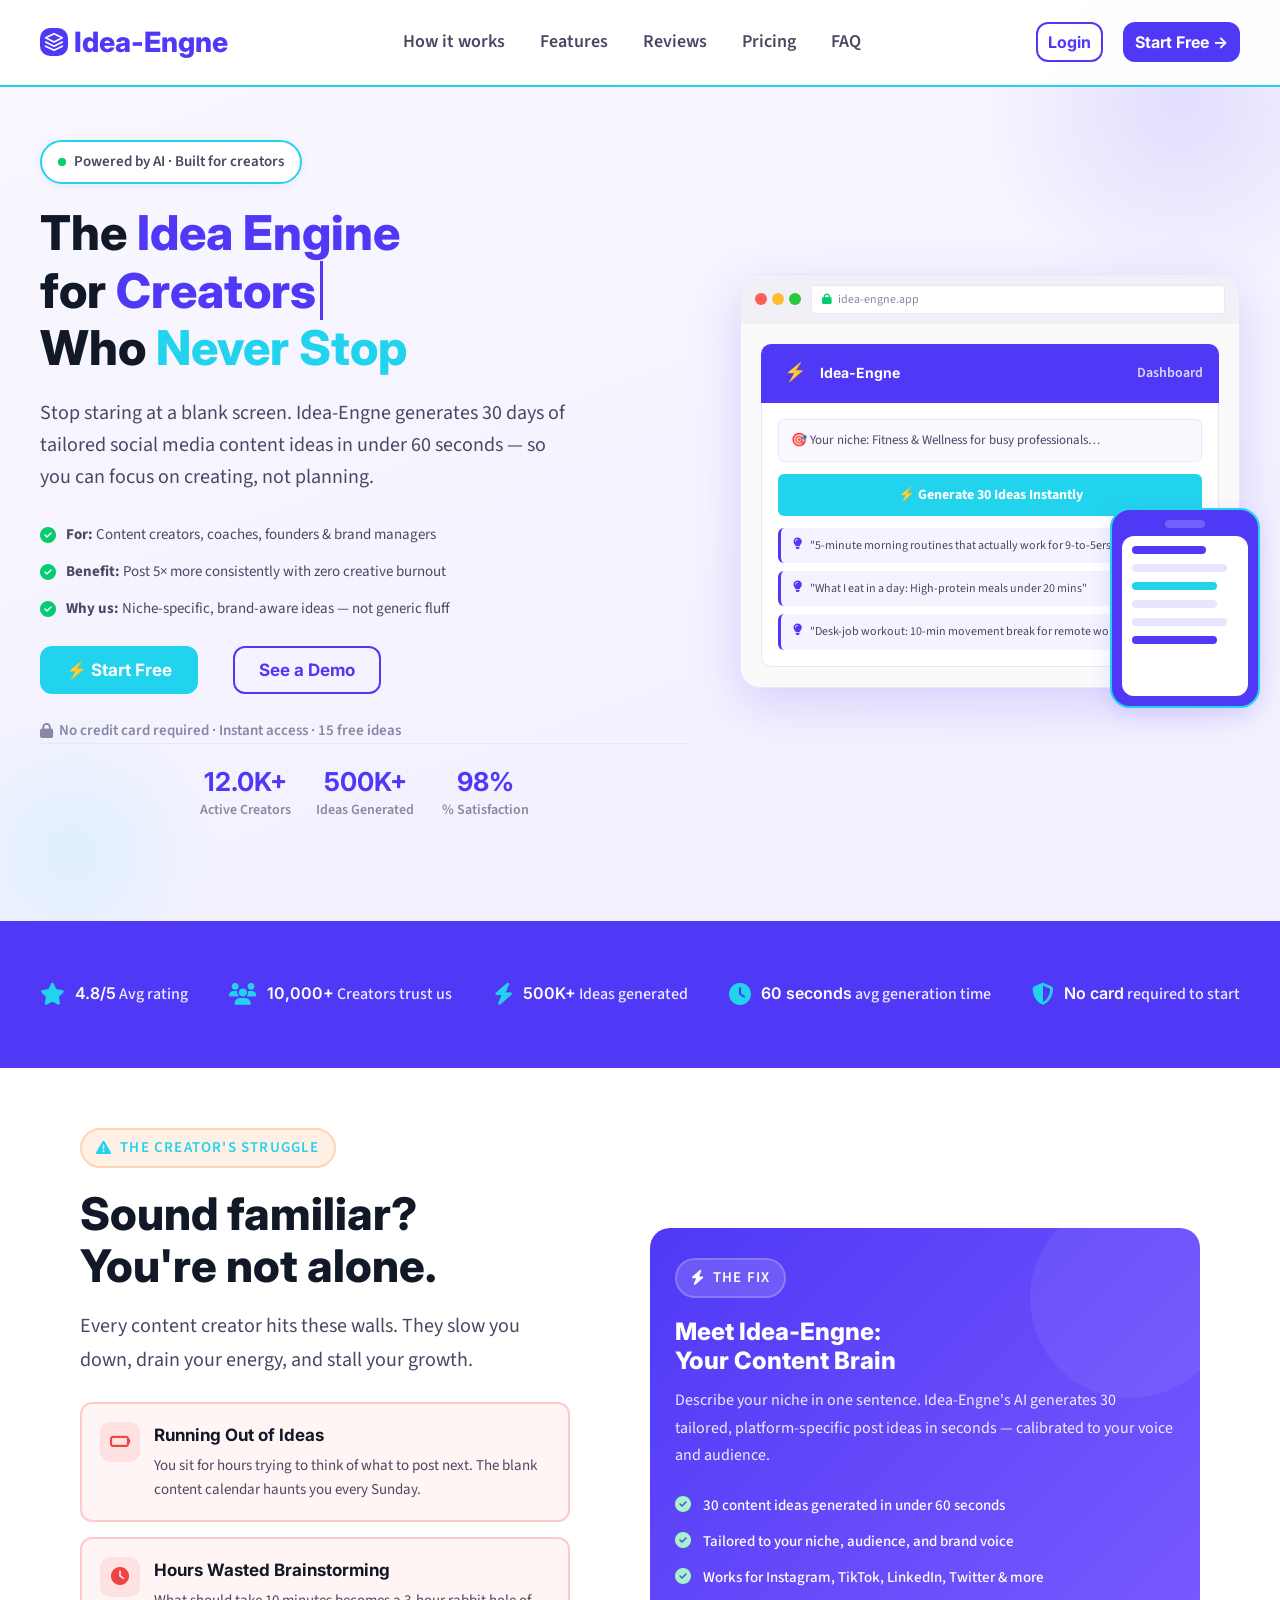
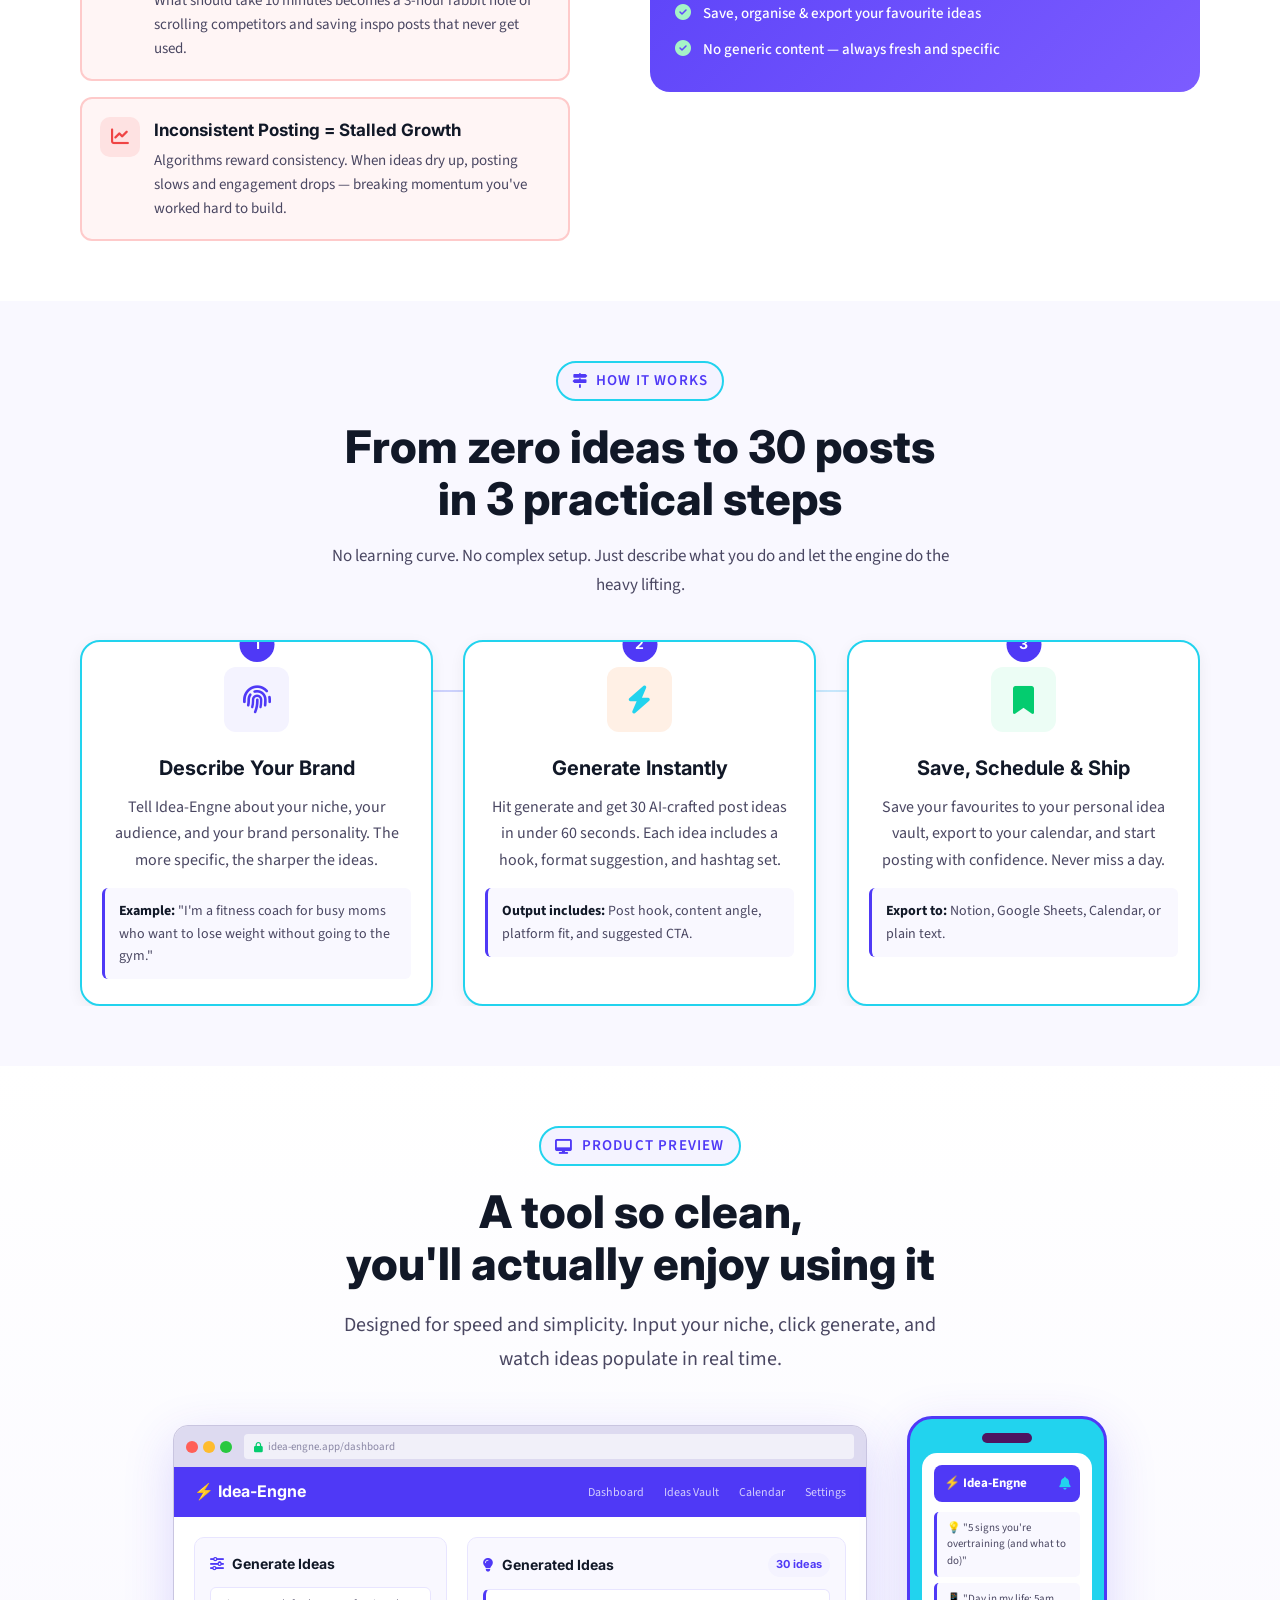
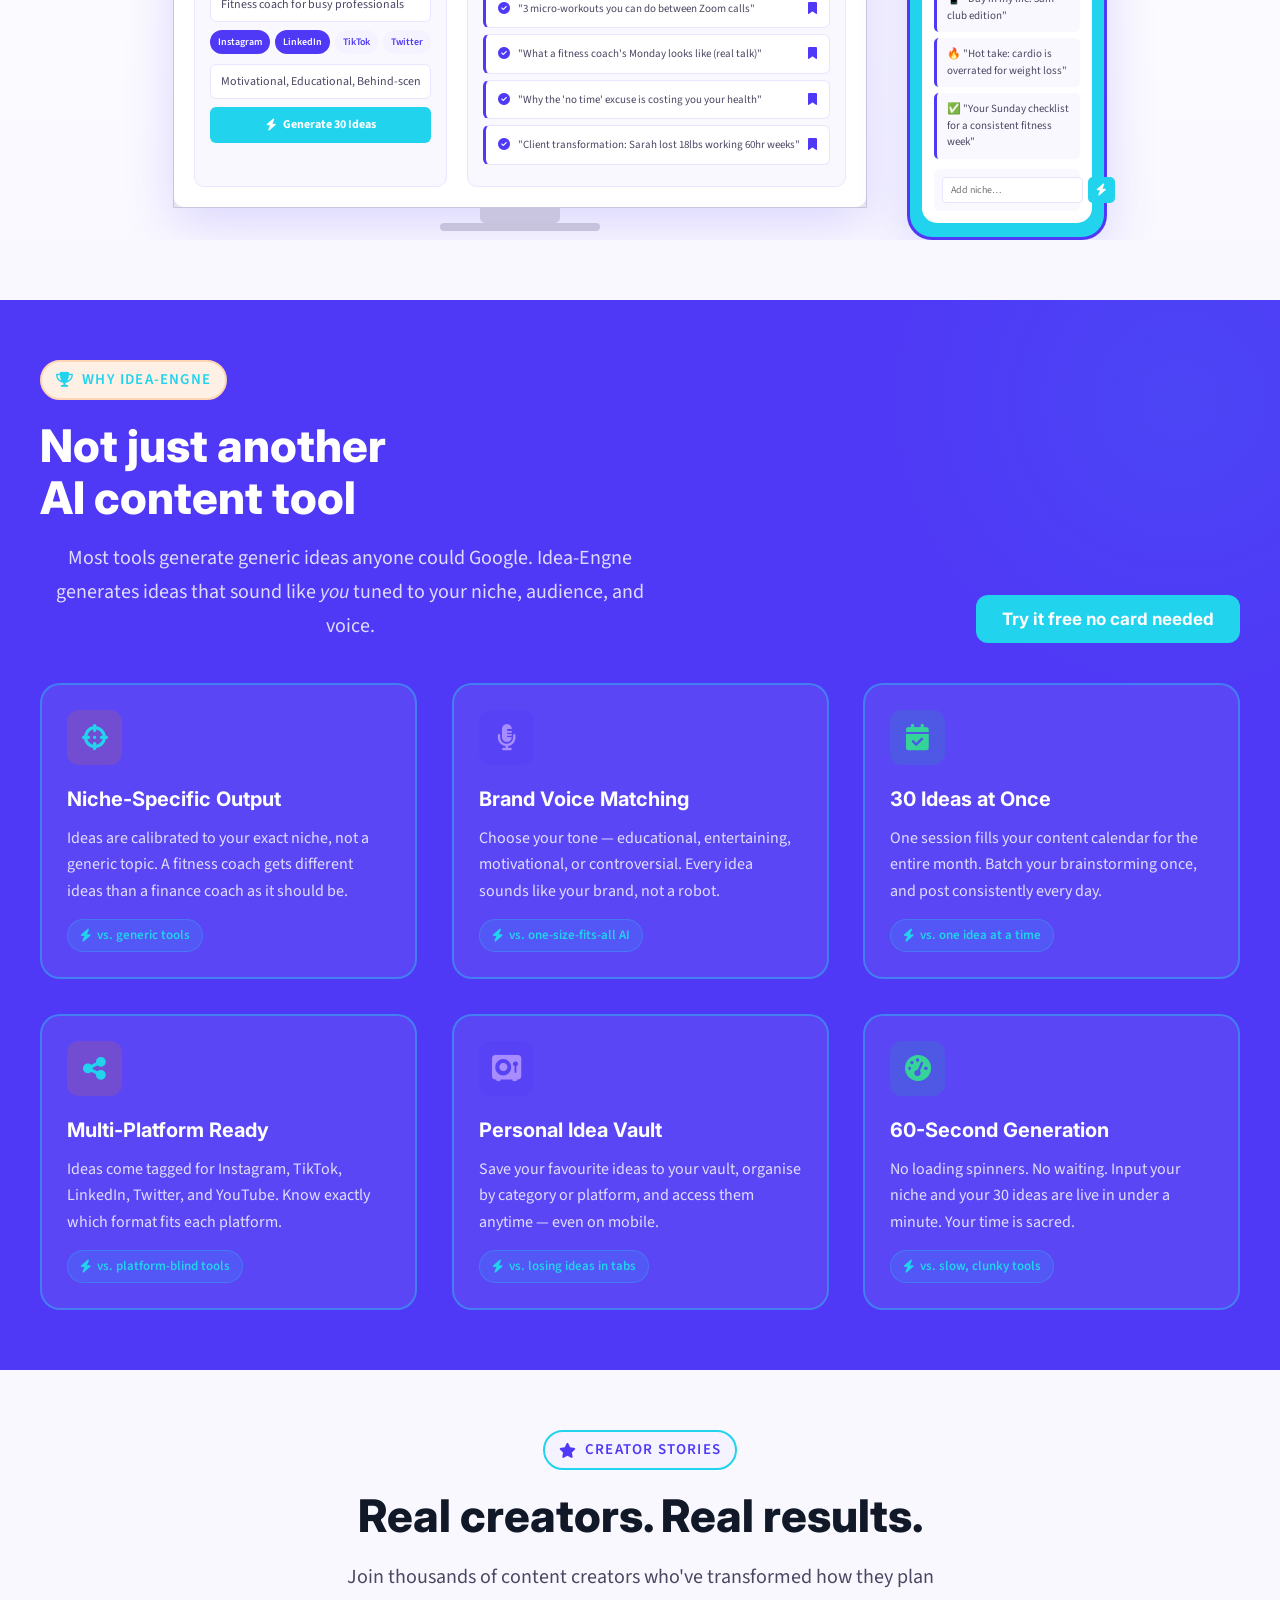
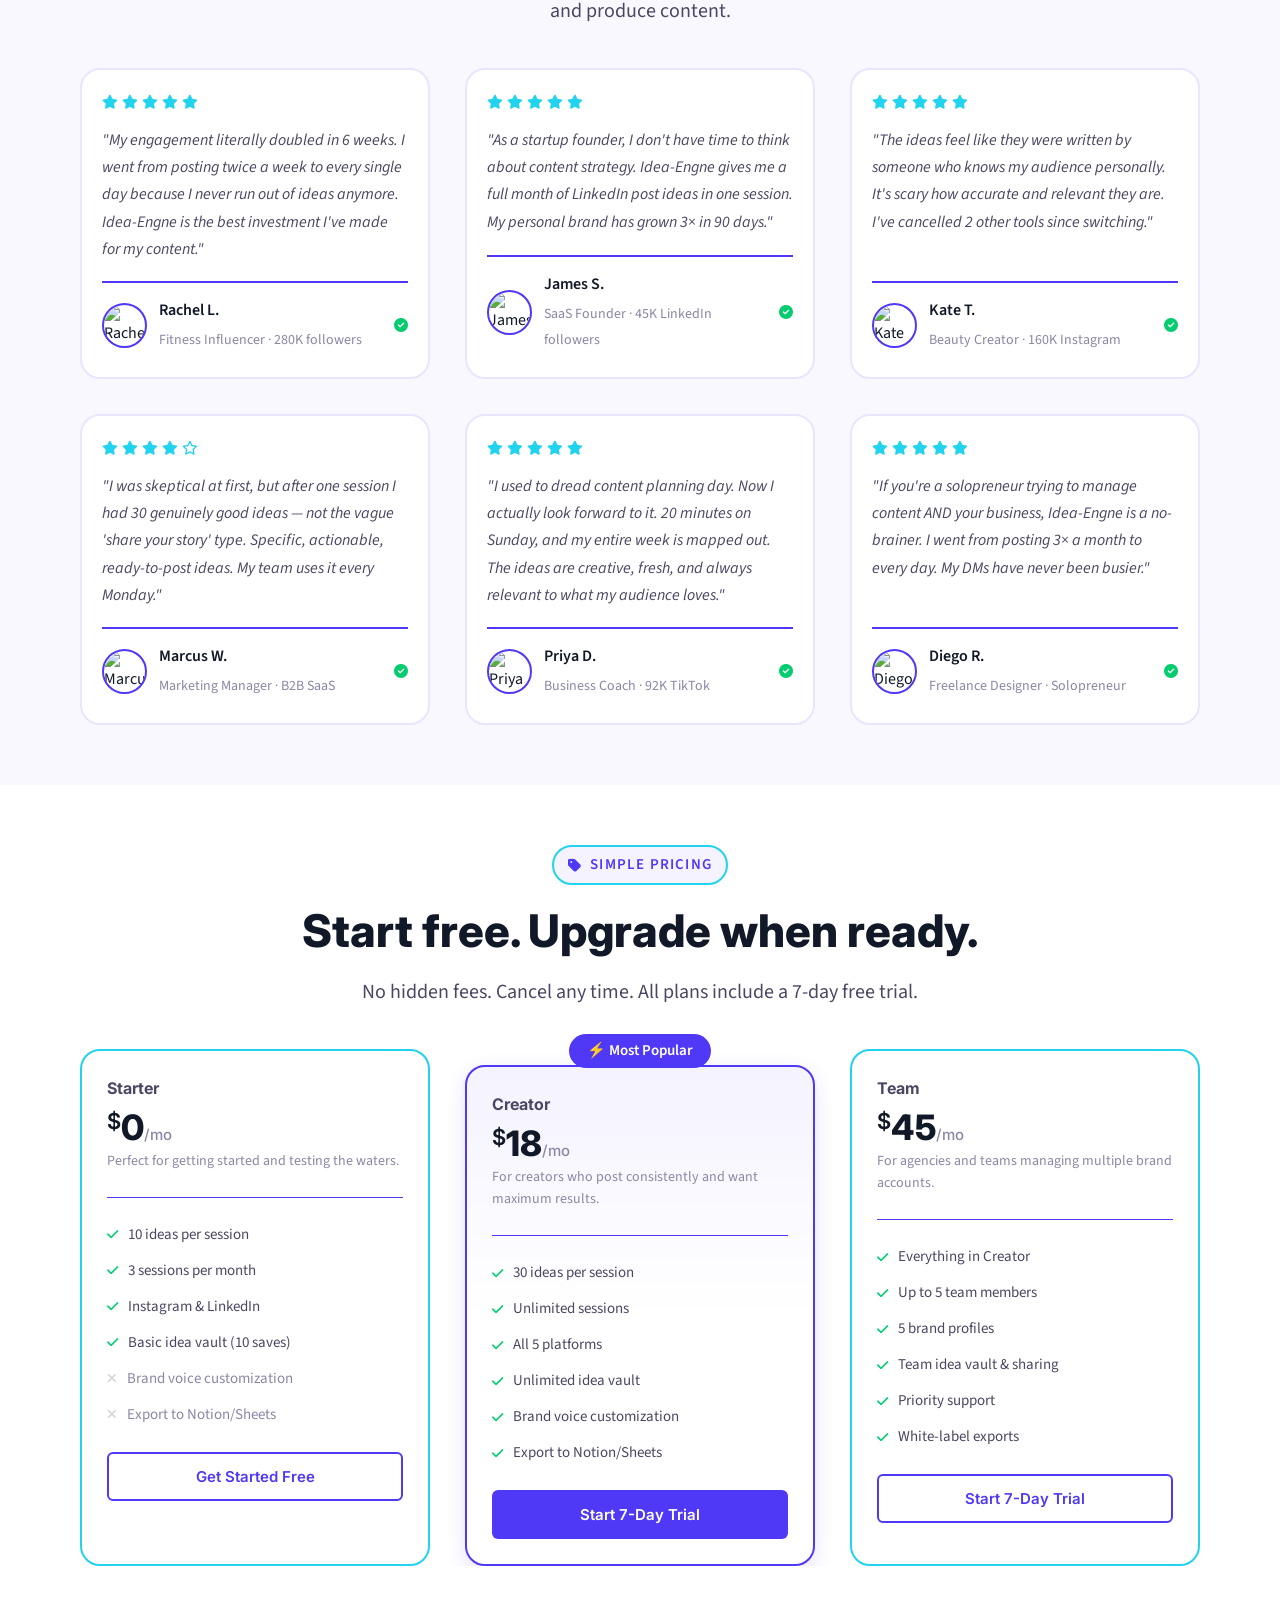
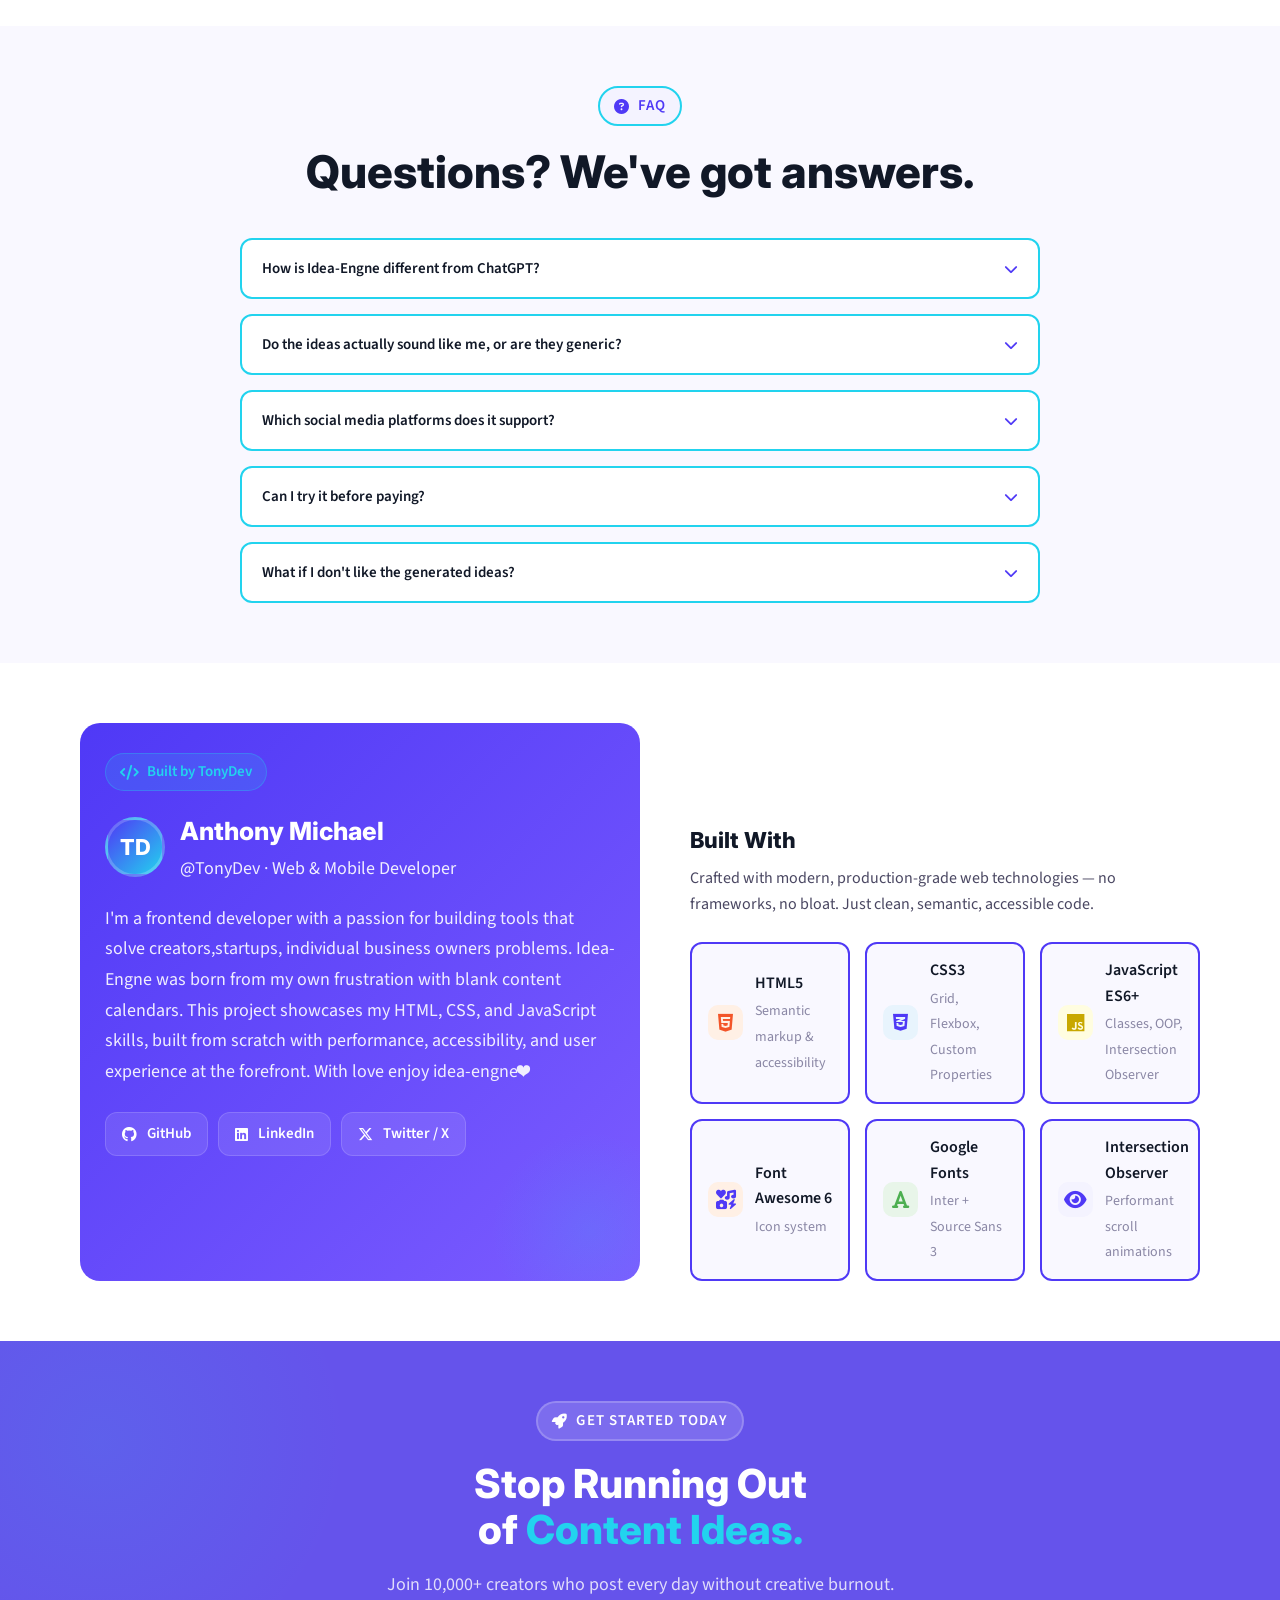
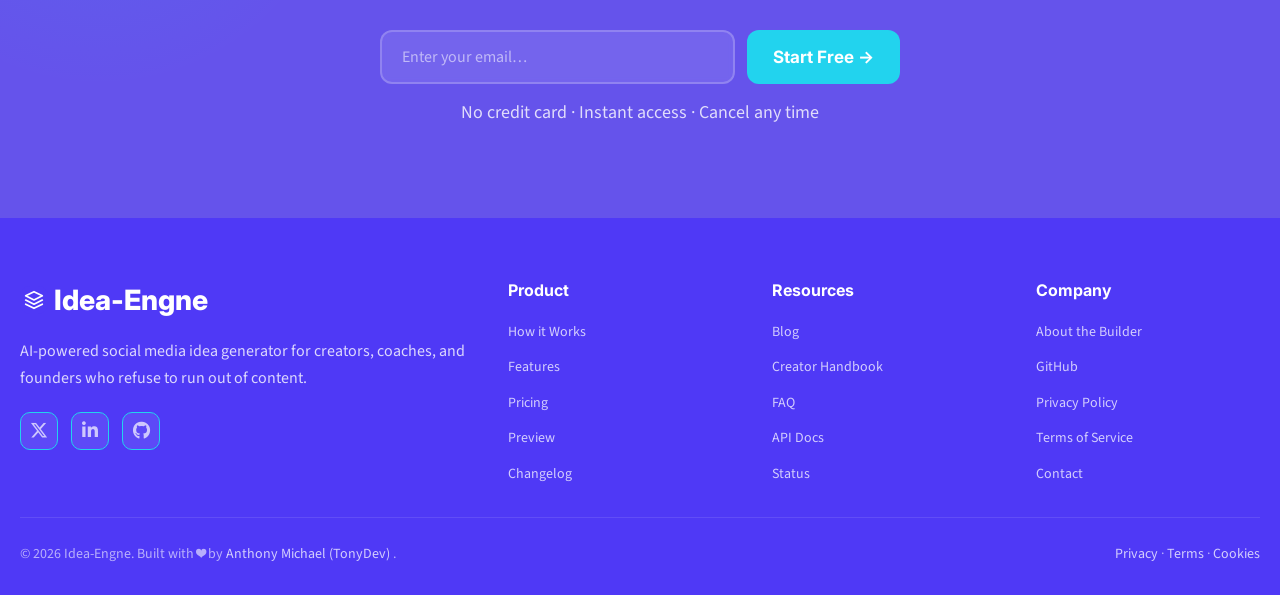
==== commit 1c2a16dc: "Update styles and markup formatting - Auto-formatted index.html for consistency - Minor CSS adjustme" ====
--- a/index.html
+++ b/index.html
@@ -9,1043 +9,1175 @@
   <meta property="og:type" content="website">
   <meta name="twitter:card" content="summary_large_image">
   <title>Idea-Engne | AI Social Media Idea Generator</title>
-
-  <!-- Fonts -->
-<link rel="preconnect" href="https://fonts.googleapis.com">
-<link rel="preconnect" href="https://fonts.gstatic.com" crossorigin>
-<link href="https://fonts.googleapis.com/css2?family=Inter:wght@400;500;600;700&family=Source+Sans+3:wght@400;500;600;700&display=swap" rel="stylesheet">  <link rel="stylesheet" href="https://cdnjs.cloudflare.com/ajax/libs/font-awesome/6.5.0/css/all.min.css">
-<link rel="stylesheet" href="index.css">
+  <link rel="preconnect" href="https://fonts.googleapis.com">
+  <link rel="preconnect" href="https://fonts.gstatic.com" crossorigin>
+  <link href="https://fonts.googleapis.com/css2?family=Inter:wght@400;500;600;700;800&family=Source+Sans+3:ital,wght@0,400;0,500;0,600;0,700;1,400&display=swap" rel="stylesheet">
+  <link rel="stylesheet" href="https://cdnjs.cloudflare.com/ajax/libs/font-awesome/6.5.0/css/all.min.css">
+  <link rel="stylesheet" href="index.css">
 </head>
 <body>
-    <!-- Skip Link -->
-<a href="#hero" class="skip-link">Skip to main content</a>
-
-<!--  HEADER -->
-<header id="site-header">
-  <div class="header-inner">
-    <!-- Brand Logo -->
-    <a href="#hero" class="brand">
-      <div class="brand-icon">
-        <svg viewBox="0 0 24 24" xmlns="http://www.w3.org/2000/svg">
-          <path d="M12 2L2 7l10 5 10-5-10-5zM2 17l10 5 10-5M2 12l10 5 10-5"/>
-        </svg>
-      </div>
-      Idea-Engne
-    </a>
-
-    <!-- Desktop Navigation - Hidden on Mobile -->
-    <nav aria-label="Main navigation">
-      <ul class="nav-links">
-        <li><a href="#how-it-works">How it works</a></li>
-        <li><a href="#features">Features</a></li>
-        <li><a href="#testimonials">Reviews</a></li>
-        <li><a href="#pricing">Pricing</a></li>
-        <li><a href="#faq">FAQ</a></li>
-      </ul>
-    </nav>
-
-    <!-- Desktop CTA Buttons - Hidden on Mobile -->
-    <div class="header-cta">
-      <button class="btn-outline cta-trigger">Login</button>
-      <button class="btn-primary cta-trigger">Start Free →</button>
-    </div>
-
-    <!-- Hamburger Menu - Mobile Only -->
-    <button class="hamburger" aria-label="Menu" aria-expanded="false">
-      <span></span>
-      <span></span>
-      <span></span>
-    </button>
-  </div>
-
-  <!-- Mobile Menu - Slides Down on Mobile -->
-  <div class="mobile-menu">
-     <button class="mobile-menu-close" aria-label="Close menu">
-       <i class="fas fa-times"></i>
-     </button>
-    <nav aria-label="Mobile navigation">
-      <ul class="mobile-nav-links">
-        <li><a href="#how-it-works">How it works</a></li>
-        <li><a href="#features">Features</a></li>
-        <li><a href="#testimonials">Reviews</a></li>
-        <li><a href="#pricing">Pricing</a></li>
-        <li><a href="#faq">FAQ</a></li>
-      </ul>
-    </nav>
-    <div class="mobile-cta">
-      <button class="btn-outline cta-trigger">Login</button>
-      <button class="btn-primary cta-trigger">Go to Dashboard →</button>
-    </div>
-  </div>
-
-  <!-- Mobile Menu Backdrop - Must be inside header for correct z-index stacking -->
-  <div class="mobile-menu-backdrop"></div>
-</header>
-
-<!-- HERO SECTION  -->
-<section id="hero">
-  <div class="hero-inner">
-    <!-- Left: Copy -->
-    <div class="hero-copy">
-      <div class="hero-badge">
-        <span class="dot"></span>
-        Powered by AI · Built for creators
-      </div>
-
-      <h1 class="hero-title">
-        The <span class="line-accent">Idea Engine</span><br>
-        for <span class="typing-wrapper"><span class="typing-target line-accent" id="typing-hero">Creators</span></span><br>
-        Who <span class="line-orange">Never Stop</span>
-      </h1>
-
-      <p class="hero-desc">
-        Stop staring at a blank screen. Idea-Engne generates 30 days of tailored social media content ideas in under 60 seconds so you can focus on creating, not planning.
-      </p>
-
-      <div class="hero-value-props">
-        <div class="value-prop">
-          <i class="fas fa-check-circle"></i>
-          <span><strong>For:</strong> Content creators, coaches, founders & brand managers</span>
-        </div>
-        <div class="value-prop">
-          <i class="fas fa-check-circle"></i>
-          <span><strong>Benefit:</strong> Post 5× more consistently with zero creative burnout</span>
-        </div>
-        <div class="value-prop">
-          <i class="fas fa-check-circle"></i>
-          <span><strong>Why us:</strong> Niche-specific, brand-aware ideas not generic fluff</span>
-        </div>
-      </div>
-
-      <div class="hero-actions">
-        <button class="btn-accent cta-trigger">⚡ start free </button>
-        <button class="btn-outline cta-trigger">See a Demo</button>
-      </div>
-
-      <p class="hero-note">
-        <i class="fas fa-lock"></i> No credit card required · Instant access · 15 free ideas
-      </p>
-
-      <div class="hero-stats">
-        <div class="stat-item">
-          <span class="stat-number" data-count="12000">0</span>
-          <span class="stat-label">Active Creators</span>
-        </div>
-        <div class="stat-item">
-          <span class="stat-number" data-count="500000">0</span>
-          <span class="stat-label">Ideas Generated</span>
-        </div>
-        <div class="stat-item">
-          <span class="stat-number" data-count="98">0</span>
-          <span class="stat-label">% Satisfaction</span>
-        </div>
-      </div>
-    </div>
-
-    <!-- Right: UI Mockup -->
-    <div class="hero-visual">
-      <div class="browser-mockup">
-        <div class="browser-bar">
-          <div class="browser-dots">
-            <div class="browser-dot"></div>
-            <div class="browser-dot"></div>
-            <div class="browser-dot"></div>
-          </div>
-          <div class="browser-url">
-            <i class="fas fa-lock"></i>
-            idea-engne.app
-          </div>
-        </div>
-        <div class="mockup-content">
-          <div class="mockup-header-ui">
-            <div class="icon-badge">⚡<span class="app-logo"> Idea-Engne</span></div>
-            <span style="font-size:1.5rem; font-weight: 600; opacity:.8;">Dashboard</span>
-          </div>
-          <div class="mockup-body">
-            <div class="mockup-input-area">🎯 Your niche: Fitness & Wellness for busy professionals...</div>
-            <div class="mockup-generate-btn">⚡ Generate 30 Ideas Instantly</div>
-            <div class="mockup-ideas-list">
-              <div class="mockup-idea-item">
-                <i class="fas fa-lightbulb"></i>
-                <span>"5-minute morning routines that actually work for 9-to-5ers"</span>
+
+  <a href="#hero" class="skip-link">Skip to main content</a>
+
+       <!-- HEADER -->
+  <header id="site-header">
+    <div class="header-inner">
+
+      <!-- Brand -->
+      <a href="#hero" class="brand" aria-label="Idea-Engne home">
+        <div class="brand-icon" aria-hidden="true">
+          <svg viewBox="0 0 24 24" xmlns="http://www.w3.org/2000/svg" aria-hidden="true" focusable="false">
+            <path d="M12 2L2 7l10 5 10-5-10-5zM2 17l10 5 10-5M2 12l10 5 10-5"
+                  stroke="white" stroke-width="2" fill="none" stroke-linecap="round" stroke-linejoin="round"/>
+          </svg>
+        </div>
+        Idea-Engne
+      </a>
+
+      <!-- Desktop Nav (hidden on mobile via CSS) -->
+      <nav aria-label="Main navigation">
+        <ul class="nav-links">
+          <li><a href="#how-it-works">How it works</a></li>
+          <li><a href="#features">Features</a></li>
+          <li><a href="#testimonials">Reviews</a></li>
+          <li><a href="#pricing">Pricing</a></li>
+          <li><a href="#faq">FAQ</a></li>
+        </ul>
+      </nav>
+
+      <div class="header-cta">
+        <button class="btn-outline cta-trigger" type="button">Login</button>
+        <button class="btn-primary cta-trigger" type="button">Start Free →</button>
+      </div>
+
+      <!-- Hamburger (visible on mobile only) -->
+      <button class="hamburger" type="button"
+              aria-label="Open navigation menu"
+              aria-expanded="false"
+              aria-controls="mobileMenu">
+        <span></span>
+        <span></span>
+        <span></span>
+      </button>
+    </div>
+
+    <!-- Mobile Menu Sidebar -->
+    <div class="mobile-menu" id="mobileMenu" role="dialog" aria-label="Mobile navigation">
+      <button class="mobile-menu-close" type="button" aria-label="Close navigation menu">
+        <i class="fas fa-times" aria-hidden="true"></i>
+      </button>
+      <nav aria-label="Mobile navigation links">
+        <ul class="mobile-nav-links">
+          <li><a href="#how-it-works"><i class="fas fa-map-signs" aria-hidden="true"></i> How it works</a></li>
+          <li><a href="#features"><i class="fas fa-trophy" aria-hidden="true"></i> Features</a></li>
+          <li><a href="#testimonials"><i class="fas fa-star" aria-hidden="true"></i> Reviews</a></li>
+          <li><a href="#pricing"><i class="fas fa-tag" aria-hidden="true"></i> Pricing</a></li>
+          <li><a href="#faq"><i class="fas fa-question-circle" aria-hidden="true"></i> FAQ</a></li>
+        </ul>
+      </nav>
+      <div class="mobile-cta">
+        <button class="btn-outline cta-trigger" type="button">Login</button>
+        <button class="btn-primary cta-trigger" type="button">Get Started Free →</button>
+      </div>
+    </div>
+
+    <div class="mobile-menu-backdrop" aria-hidden="true"></div>
+  </header>
+
+
+       <!-- HERO -->
+  <section id="hero" aria-labelledby="hero-heading">
+    <div class="hero-inner">
+
+      <!-- Left: Copy -->
+      <div class="hero-copy">
+        <div class="hero-badge" role="status">
+          <span class="dot" aria-hidden="true"></span>
+          Powered by AI · Built for creators
+        </div>
+
+        <h1 class="hero-title" id="hero-heading">
+          The <span class="line-accent">Idea Engine</span><br>
+          for <span class="typing-target line-accent" id="typing-hero" aria-live="polite">Creators</span><br>
+          Who <span class="line-orange">Never Stop</span>
+        </h1>
+
+        <p class="hero-desc">
+          Stop staring at a blank screen. Idea-Engne generates 30 days of tailored
+          social media content ideas in under 60 seconds — so you can focus on
+          creating, not planning.
+        </p>
+
+        <div class="hero-value-props">
+          <div class="value-prop">
+            <i class="fas fa-check-circle" aria-hidden="true"></i>
+            <span><strong>For:</strong> Content creators, coaches, founders &amp; brand managers</span>
+          </div>
+          <div class="value-prop">
+            <i class="fas fa-check-circle" aria-hidden="true"></i>
+            <span><strong>Benefit:</strong> Post 5&times; more consistently with zero creative burnout</span>
+          </div>
+          <div class="value-prop">
+            <i class="fas fa-check-circle" aria-hidden="true"></i>
+            <span><strong>Why us:</strong> Niche-specific, brand-aware ideas — not generic fluff</span>
+          </div>
+        </div>
+
+        <div class="hero-actions">
+          <button class="btn-accent cta-trigger" type="button">⚡ Start Free</button>
+          <button class="btn-outline cta-trigger" type="button">See a Demo</button>
+        </div>
+
+        <p class="hero-note">
+          <i class="fas fa-lock" aria-hidden="true"></i>
+          No credit card required · Instant access · 15 free ideas
+        </p>
+
+        <div class="hero-stats" aria-label="Key statistics">
+          <div class="stat-item">
+            <span class="stat-number" data-count="12000" aria-live="polite">0</span>
+            <span class="stat-label">Active Creators</span>
+          </div>
+          <div class="stat-item">
+            <span class="stat-number" data-count="500000" aria-live="polite">0</span>
+            <span class="stat-label">Ideas Generated</span>
+          </div>
+          <div class="stat-item">
+            <span class="stat-number" data-count="98" aria-live="polite">0</span>
+            <span class="stat-label">% Satisfaction</span>
+          </div>
+        </div>
+      </div>
+
+      <!-- Right: UI Mockup Visual-->
+      <div class="hero-visual" aria-hidden="true">
+        <div class="browser-mockup">
+          <div class="browser-bar">
+            <div class="browser-dots">
+              <div class="browser-dot"></div>
+              <div class="browser-dot"></div>
+              <div class="browser-dot"></div>
+            </div>
+            <div class="browser-url">
+              <i class="fas fa-lock"></i>
+              idea-engne.app
+            </div>
+          </div>
+          <div class="mockup-content">
+            <div class="mockup-header-ui">
+              <div style="display:flex;align-items:center;gap:0.8rem;">
+                <div class="icon-badge">⚡</div>
+                <span class="app-logo">Idea-Engne</span>
               </div>
-              <div class="mockup-idea-item">
-                <i class="fas fa-lightbulb"></i>
-                <span>"What I eat in a day: High-protein meals under 20 mins"</span>
+              <span style="font-size:1.4rem;font-weight:600;opacity:.8;">Dashboard</span>
+            </div>
+            <div class="mockup-body">
+              <div class="mockup-input-area">
+                🎯 Your niche: Fitness &amp; Wellness for busy professionals…
               </div>
-              <div class="mockup-idea-item">
-                <i class="fas fa-lightbulb"></i>
-                <span>"Desk-job workout: 10-min movement break for remote workers"</span>
-              </div>
-            </div>
-          </div>
-        </div>
-      </div>
-
-      <!-- Floating phone -->
-      <div class="phone-mockup-float">
-        <div class="phone-notch"></div>
-        <div class="phone-screen">
-          <div class="phone-bar primary"></div>
-          <div class="phone-bar" style="width:90%;margin:.4rem 0;"></div>
-          <div class="phone-bar accent"></div>
-          <div class="phone-bar" style="width:80%;margin:.4rem 0;"></div>
-          <div class="phone-bar" style="width:90%;"></div>
-          <div class="phone-bar primary" style="width:80%;margin:.4rem 0;"></div>
-        </div>
-      </div>
-    </div>
-  </div>
-</section>
-
-<!--  SOCIAL PROOF BAR  -->
-<section id="social-proof-bar">
-  <div class="proof-bar-inner">
-    <div class="proof-item">
-      <i class="fas fa-star"></i>
-      <span><strong>4.8/5</strong> Avg rating</span>
-    </div>
-
-    <div class="proof-item">
-      <i class="fas fa-users"></i>
-      <span><strong>12,000+</strong> Creators trust us</span>
-    </div>
-
-    <div class="proof-item">
-      <i class="fas fa-bolt"></i>
-      <span><strong>500K+</strong> ideas generated</span>
-    </div>
-
-    <div class="proof-item">
-      <i class="fas fa-clock"></i>
-      <span><strong>60 seconds</strong> avg generation time</span>
-    </div>
-
-    <div class="proof-item">
-      <i class="fas fa-shield-alt"></i>
-      <span><strong>No card</strong> required to start</span>
-    </div>
-
-  </div>
-</section>
-
-<!--  PROBLEM / SOLUTION  -->
-<section id="problem">
-  <div class="problem-inner container">
-    <!-- Problem Side -->
-    <div class="fade-in-left">
-      <span class="section-tag accent">
-        <i class="fas fa-exclamation-triangle"></i> The Creator's Struggle
-      </span>
-      <h2 class="section-title">
-        Sound familiar?<br>You're not alone.
-      </h2>
-      <p class="section-subtitle">
-        Every content creator hits these walls. They slow you down, drain your energy, and stall your growth.
-      </p>
-
-      <div class="problem-list">
-        <div class="problem-item fade-in stagger-1">
-          <div class="problem-icon"><i class="fas fa-battery-empty"></i></div>
-          <div class="problem-text">
-            <h4>Running Out of Ideas</h4>
-            <p>You sit for hours trying to think of what to post next. The blank content calendar haunts you every Sunday.</p>
-          </div>
-        </div>
-        <div class="problem-item fade-in stagger-2">
-          <div class="problem-icon"><i class="fas fa-clock"></i></div>
-          <div class="problem-text">
-            <h4>Hours Wasted Brainstorming</h4>
-            <p>What should take 10 minutes becomes a 3-hour rabbit hole of scrolling competitors and saving inspo posts that never get used.</p>
-          </div>
-        </div>
-        <div class="problem-item fade-in stagger-3">
-          <div class="problem-icon"><i class="fas fa-chart-line"></i></div>
-          <div class="problem-text">
-            <h4>Inconsistent Posting = Stalled Growth</h4>
-            <p>Algorithms reward consistency. When ideas dry up, posting slows down, and engagement drops — breaking the momentum you've worked hard to build.</p>
-          </div>
-        </div>
-      </div>
-    </div>
-
-    <!-- Solution Side -->
-    <div class="solution-side fade-in-right">
-      <div class="solution-card">
-        <span class="section-tag">
-          <i class="fas fa-bolt"></i> The Fix
-        </span>
-        <h3>Meet Idea-Engne:<br>Your Content Brain</h3>
-        <p>
-          Describe your niche in one sentence. Idea-Engne's AI generates 30 tailored, platform-specific post ideas in seconds — calibrated to your voice and audience.
-        </p>
-        <div class="solution-benefits">
-          <div class="solution-benefit">
-            <i class="fas fa-check-circle"></i>
-            <span>30 content ideas generated in under 60 seconds</span>
-          </div>
-          <div class="solution-benefit">
-            <i class="fas fa-check-circle"></i>
-            <span>Tailored to your niche, audience, and brand voice</span>
-          </div>
-          <div class="solution-benefit">
-            <i class="fas fa-check-circle"></i>
-            <span>Works for Instagram, TikTok, LinkedIn, Twitter & more</span>
-          </div>
-          <div class="solution-benefit">
-            <i class="fas fa-check-circle"></i>
-            <span>Save, organize & export your favorite ideas</span>
-          </div>
-          <div class="solution-benefit">
-            <i class="fas fa-check-circle"></i>
-            <span>No generic content — always fresh and specific</span>
-          </div>
-        </div>
-      </div>
-    </div>
-  </div>
-</section>
-
-<!--  HOW IT WORKS  -->
-<section id="how-it-works">
-  <div class="container">
-    <div class="how-header fade-in">
-      <span class="section-tag">
-        <i class="fas fa-map-signs"></i> How It Works
-      </span>
-      <h2 class="section-title">From zero ideas to 30 posts<br>in 3 practical steps</h2>
-      <p class="section-subtitle">
-        No learning curve. No complex setup. Just describe what you do and let the engine do the heavy lifting.
-      </p>
-    </div>
-
-    <div class="steps-grid">
-      <div class="step-card fade-in stagger-1">
-        <div class="step-number">1</div>
-        <div class="step-icon-wrap purple">
-          <i class="fas fa-fingerprint"></i>
-        </div>
-        <h3>Describe Your Brand</h3>
-        <p>
-          Tell Idea-Engne about your niche, your audience, and your brand personality. The more specific, the sharper the ideas.
-        </p>
-        <div class="step-detail">
-          <strong>Example:</strong> "I'm a fitness coach for busy moms who want to lose weight without going to the gym."
-        </div>
-      </div>
-
-      <div class="step-card fade-in stagger-2">
-        <div class="step-number">2</div>
-        <div class="step-icon-wrap orange">
-          <i class="fas fa-bolt"></i>
-        </div>
-        <h3>Generate Instantly</h3>
-        <p>
-          Hit generate and get 30 AI-crafted post ideas in under 60 seconds. Each idea includes a hook, format suggestion, and hashtag set.
-        </p>
-        <div class="step-detail">
-          <strong>Output includes:</strong> Post hook, content angle, platform fit, and suggested CTA.
-        </div>
-      </div>
-
-      <div class="step-card fade-in stagger-3">
-        <div class="step-number">3</div>
-        <div class="step-icon-wrap green">
-          <i class="fas fa-bookmark"></i>
-        </div>
-        <h3>Save, Schedule & Ship</h3>
-        <p>
-          Save your favorites to your personal idea vault, export to your calendar, and start posting with confidence. Never miss a day.
-        </p>
-        <div class="step-detail">
-          <strong>Export to:</strong> Notion, Google Sheets, Calendar, or plain text.
-        </div>
-      </div>
-    </div>
-  </div>
-</section>
-
-<!--  UI PREVIEW / DEVICE MOCKUP  -->
-<section id="ui-preview">
-  <div class="preview-inner">
-    <div class="preview-header fade-in">
-      <span class="section-tag">
-        <i class="fas fa-desktop"></i> Product Preview
-      </span>
-      <h2 class="section-title">A tool so clean,<br>you'll actually enjoy using it</h2>
-      <p class="section-subtitle" style="margin: 0 auto;">
-        Designed for speed and simplicity. Input your niche, click generate, and watch ideas populate in real time.
-      </p>
-    </div>
-
-    <div class="devices-scene fade-in">
-      <!-- Desktop mockup -->
-      <div>
-        <div class="desktop-mockup">
-          <div class="desktop-bar">
-            <div class="desktop-dots">
-              <div class="desktop-dot"></div>
-              <div class="desktop-dot"></div>
-              <div class="desktop-dot"></div>
-            </div>
-            <div class="desktop-url-bar">
-              <i class="fas fa-lock" style="color: var(--success); font-size: 1rem;"></i>
-              idea-engne.app/dashboard
-            </div>
-          </div>
-          <div class="desktop-screen">
-            <div class="app-nav-bar">
-              <span class="logo">⚡ Idea-Engne</span>
-              <div class="app-nav-links">
-                <span>Dashboard</span>
-                <span>Ideas Vault</span>
-                <span>Calendar</span>
-                <span>Settings</span>
-              </div>
-            </div>
-            <div class="app-body">
-              <div class="app-panel">
-                <div class="app-panel-title">
-                  <i class="fas fa-sliders-h"></i> Generate Ideas
+              <div class="mockup-generate-btn">⚡ Generate 30 Ideas Instantly</div>
+              <div class="mockup-ideas-list">
+                <div class="mockup-idea-item">
+                  <i class="fas fa-lightbulb"></i>
+                  <span>"5-minute morning routines that actually work for 9-to-5ers"</span>
                 </div>
-                <input class="app-input" type="text" value="Fitness coach for busy professionals" readonly>
-                <div class="app-select">
-                  <span class="app-tag selected">Instagram</span>
-                  <span class="app-tag selected">LinkedIn</span>
-                  <span class="app-tag">TikTok</span>
-                  <span class="app-tag">Twitter</span>
+                <div class="mockup-idea-item">
+                  <i class="fas fa-lightbulb"></i>
+                  <span>"What I eat in a day: High-protein meals under 20 mins"</span>
                 </div>
-                <input class="app-input" type="text" value="Motivational, Educational, Behind-scenes" readonly>
-                <div class="app-generate-btn">
-                  <i class="fas fa-bolt"></i> Generate 30 Ideas
+                <div class="mockup-idea-item">
+                  <i class="fas fa-lightbulb"></i>
+                  <span>"Desk-job workout: 10-min movement break for remote workers"</span>
                 </div>
               </div>
-
-              <div class="app-panel app-results-panel">
-                <div class="app-panel-title">
-                  <i class="fas fa-lightbulb"></i> Generated Ideas <span style="margin-left:auto; background:var(--light-bg); color:var(--primary); padding: 0.3rem 0.8rem; border-radius: 10rem; font-size:1.1rem;">30 ideas</span>
-                </div>
-                <div class="result-item">
-                  <i class="fas fa-check-circle"></i>
-                  <span>"3 micro-workouts you can do between Zoom calls"</span>
-                  <span class="save-btn"><i class="fas fa-bookmark"></i></span>
-                </div>
-                <div class="result-item">
-                  <i class="fas fa-check-circle"></i>
-                  <span>"What a fitness coach's Monday looks like (real talk)"</span>
-                  <span class="save-btn"><i class="fas fa-bookmark"></i></span>
-                </div>
-                <div class="result-item">
-                  <i class="fas fa-check-circle"></i>
-                  <span>"Why the 'no time' excuse is costing you your health"</span>
-                  <span class="save-btn"><i class="fas fa-bookmark"></i></span>
-                </div>
-                <div class="result-item">
-                  <i class="fas fa-check-circle"></i>
-                  <span>"Client transformation: Sarah lost 18lbs working 60hr weeks"</span>
-                  <span class="save-btn"><i class="fas fa-bookmark"></i></span>
+            </div>
+          </div>
+        </div>
+
+        <!-- Floating phone mockup -->
+        <div class="phone-mockup-float">
+          <div class="phone-notch"></div>
+          <div class="phone-screen">
+            <div class="phone-bar primary"></div>
+            <div class="phone-bar" style="width:90%;margin:.4rem 0;"></div>
+            <div class="phone-bar accent"></div>
+            <div class="phone-bar" style="width:80%;margin:.4rem 0;"></div>
+            <div class="phone-bar" style="width:90%;"></div>
+            <div class="phone-bar primary" style="width:80%;margin:.4rem 0;"></div>
+          </div>
+        </div>
+      </div>
+
+    </div>
+  </section>
+
+
+       <!-- SOCIAL PROOF BAR -->
+  <section id="social-proof-bar" aria-label="Social proof statistics">
+    <div class="proof-bar-inner">
+      <div class="proof-item">
+        <i class="fas fa-star" aria-hidden="true"></i>
+        <span><strong>4.8/5</strong> Avg rating</span>
+      </div>
+      <div class="proof-item">
+        <i class="fas fa-users" aria-hidden="true"></i>
+        <span><strong>10,000+</strong> Creators trust us</span>
+      </div>
+      <div class="proof-item">
+        <i class="fas fa-bolt" aria-hidden="true"></i>
+        <span><strong>500K+</strong> Ideas generated</span>
+      </div>
+      <div class="proof-item">
+        <i class="fas fa-clock" aria-hidden="true"></i>
+        <span><strong>60 seconds</strong> avg generation time</span>
+      </div>
+      <div class="proof-item">
+        <i class="fas fa-shield-alt" aria-hidden="true"></i>
+        <span><strong>No card</strong> required to start</span>
+      </div>
+    </div>
+  </section>
+
+
+       <!-- PROBLEM / SOLUTION -->
+  <section id="problem" aria-labelledby="problem-heading">
+    <div class="problem-inner container">
+
+      <!-- Problem Side -->
+      <div class="fade-in-left">
+        <span class="section-tag accent">
+          <i class="fas fa-exclamation-triangle" aria-hidden="true"></i> The Creator's Struggle
+        </span>
+        <h2 class="section-title" id="problem-heading">
+          Sound familiar?<br>You're not alone.
+        </h2>
+        <p class="section-subtitle" style="text-align:left;">
+          Every content creator hits these walls. They slow you down, drain your energy,
+          and stall your growth.
+        </p>
+
+        <div class="problem-list">
+          <div class="problem-item fade-in stagger-1">
+            <div class="problem-icon"><i class="fas fa-battery-empty" aria-hidden="true"></i></div>
+            <div class="problem-text">
+              <h4>Running Out of Ideas</h4>
+              <p>You sit for hours trying to think of what to post next. The blank content calendar haunts you every Sunday.</p>
+            </div>
+          </div>
+          <div class="problem-item fade-in stagger-2">
+            <div class="problem-icon"><i class="fas fa-clock" aria-hidden="true"></i></div>
+            <div class="problem-text">
+              <h4>Hours Wasted Brainstorming</h4>
+              <p>What should take 10 minutes becomes a 3-hour rabbit hole of scrolling competitors and saving inspo posts that never get used.</p>
+            </div>
+          </div>
+          <div class="problem-item fade-in stagger-3">
+            <div class="problem-icon"><i class="fas fa-chart-line" aria-hidden="true"></i></div>
+            <div class="problem-text">
+              <h4>Inconsistent Posting = Stalled Growth</h4>
+              <p>Algorithms reward consistency. When ideas dry up, posting slows and engagement drops — breaking momentum you've worked hard to build.</p>
+            </div>
+          </div>
+        </div>
+      </div>
+
+      <!-- Solution Side-->
+      <div class="fade-in-right">
+        <div class="solution-card">
+          <span class="section-tag">
+            <i class="fas fa-bolt" aria-hidden="true"></i> The Fix
+          </span>
+          <h3>Meet Idea-Engne:<br>Your Content Brain</h3>
+          <p>
+            Describe your niche in one sentence. Idea-Engne's AI generates 30 tailored,
+            platform-specific post ideas in seconds — calibrated to your voice and audience.
+          </p>
+          <div class="solution-benefits">
+            <div class="solution-benefit">
+              <i class="fas fa-check-circle" aria-hidden="true"></i>
+              <span>30 content ideas generated in under 60 seconds</span>
+            </div>
+            <div class="solution-benefit">
+              <i class="fas fa-check-circle" aria-hidden="true"></i>
+              <span>Tailored to your niche, audience, and brand voice</span>
+            </div>
+            <div class="solution-benefit">
+              <i class="fas fa-check-circle" aria-hidden="true"></i>
+              <span>Works for Instagram, TikTok, LinkedIn, Twitter &amp; more</span>
+            </div>
+            <div class="solution-benefit">
+              <i class="fas fa-check-circle" aria-hidden="true"></i>
+              <span>Save, organise &amp; export your favourite ideas</span>
+            </div>
+            <div class="solution-benefit">
+              <i class="fas fa-check-circle" aria-hidden="true"></i>
+              <span>No generic content — always fresh and specific</span>
+            </div>
+          </div>
+        </div>
+      </div>
+
+    </div>
+  </section>
+
+
+       <!-- HOW IT WORKS -->
+  <section id="how-it-works" aria-labelledby="how-heading">
+    <div class="container">
+      <div class="how-header fade-in">
+        <span class="section-tag">
+          <i class="fas fa-map-signs" aria-hidden="true"></i> How It Works
+        </span>
+        <h2 class="section-title" id="how-heading">
+          From zero ideas to 30 posts<br>in 3 practical steps
+        </h2>
+        <p class="section-subtitle">
+          No learning curve. No complex setup. Just describe what you do and let the
+          engine do the heavy lifting.
+        </p>
+      </div>
+
+      <div class="steps-grid">
+
+        <div class="step-card fade-in stagger-1">
+          <div class="step-number" aria-hidden="true">1</div>
+          <div class="step-icon-wrap purple" aria-hidden="true">
+            <i class="fas fa-fingerprint"></i>
+          </div>
+          <h3>Describe Your Brand</h3>
+          <p>
+            Tell Idea-Engne about your niche, your audience, and your brand personality.
+            The more specific, the sharper the ideas.
+          </p>
+          <div class="step-detail">
+            <strong>Example:</strong> "I'm a fitness coach for busy moms who want to lose
+            weight without going to the gym."
+          </div>
+        </div>
+
+        <div class="step-card fade-in stagger-2">
+          <div class="step-number" aria-hidden="true">2</div>
+          <div class="step-icon-wrap orange" aria-hidden="true">
+            <i class="fas fa-bolt"></i>
+          </div>
+          <h3>Generate Instantly</h3>
+          <p>
+            Hit generate and get 30 AI-crafted post ideas in under 60 seconds. Each idea
+            includes a hook, format suggestion, and hashtag set.
+          </p>
+          <div class="step-detail">
+            <strong>Output includes:</strong> Post hook, content angle, platform fit, and
+            suggested CTA.
+          </div>
+        </div>
+
+        <div class="step-card fade-in stagger-3">
+          <div class="step-number" aria-hidden="true">3</div>
+          <div class="step-icon-wrap green" aria-hidden="true">
+            <i class="fas fa-bookmark"></i>
+          </div>
+          <h3>Save, Schedule &amp; Ship</h3>
+          <p>
+            Save your favourites to your personal idea vault, export to your calendar,
+            and start posting with confidence. Never miss a day.
+          </p>
+          <div class="step-detail">
+            <strong>Export to:</strong> Notion, Google Sheets, Calendar, or plain text.
+          </div>
+        </div>
+
+      </div>
+    </div>
+  </section>
+
+
+       <!-- UI PREVIEW -->
+  <section id="ui-preview" aria-labelledby="preview-heading">
+    <div class="preview-inner container">
+      <div class="preview-header fade-in">
+        <span class="section-tag">
+          <i class="fas fa-desktop" aria-hidden="true"></i> Product Preview
+        </span>
+        <h2 class="section-title" id="preview-heading">
+          A tool so clean,<br>you'll actually enjoy using it
+        </h2>
+        <p class="section-subtitle" style="margin:0 auto;">
+          Designed for speed and simplicity. Input your niche, click generate, and watch
+          ideas populate in real time.
+        </p>
+      </div>
+
+      <div class="devices-scene fade-in" aria-hidden="true">
+
+        <!-- Desktop Mockup -->
+        <div>
+          <div class="desktop-mockup">
+            <div class="desktop-bar">
+              <div class="desktop-dots">
+                <div class="desktop-dot"></div>
+                <div class="desktop-dot"></div>
+                <div class="desktop-dot"></div>
+              </div>
+              <div class="desktop-url-bar">
+                <i class="fas fa-lock" style="color:var(--success);font-size:1rem;"></i>
+                idea-engne.app/dashboard
+              </div>
+            </div>
+            <div class="desktop-screen">
+              <div class="app-nav-bar">
+                <span class="logo">⚡ Idea-Engne</span>
+                <div class="app-nav-links">
+                  <span>Dashboard</span>
+                  <span>Ideas Vault</span>
+                  <span>Calendar</span>
+                  <span>Settings</span>
                 </div>
               </div>
-            </div>
-          </div>
-        </div>
-        <div class="desktop-stand"></div>
-        <div class="desktop-base"></div>
-      </div>
-
-      <!-- Mobile mockup -->
-      <div class="mobile-float">
-        <div class="mobile-notch"></div>
-        <div class="mobile-screen">
-          <div class="mobile-app-header">
-            <span>⚡ Idea-Engne</span>
-            <i class="fas fa-bell" style="color: var(--accent); font-size:1.3rem;"></i>
-          </div>
-          <div class="mobile-result-item">💡 "5 signs you're overtraining (and what to do)"</div>
-          <div class="mobile-result-item">📱 "Day in my life: 5am club edition"</div>
-          <div class="mobile-result-item">🔥 "Hot take: cardio is overrated for weight loss"</div>
-          <div class="mobile-result-item">✅ "Your Sunday checklist for a consistent fitness week"</div>
-          <div class="mobile-bottom-bar">
-            <input class="mobile-input" type="text" placeholder="Add niche..." readonly>
-            <div class="mobile-send-btn"><i class="fas fa-bolt"></i></div>
-          </div>
-        </div>
+              <div class="app-body">
+                <div class="app-panel">
+                  <div class="app-panel-title">
+                    <i class="fas fa-sliders-h"></i> Generate Ideas
+                  </div>
+                  <input class="app-input" type="text"
+                         value="Fitness coach for busy professionals"
+                         readonly tabindex="-1">
+                  <div class="app-select">
+                    <span class="app-tag selected">Instagram</span>
+                    <span class="app-tag selected">LinkedIn</span>
+                    <span class="app-tag">TikTok</span>
+                    <span class="app-tag">Twitter</span>
+                  </div>
+                  <input class="app-input" type="text"
+                         value="Motivational, Educational, Behind-scenes"
+                         readonly tabindex="-1">
+                  <div class="app-generate-btn" role="presentation">
+                    <i class="fas fa-bolt"></i> Generate 30 Ideas
+                  </div>
+                </div>
+
+                <div class="app-panel app-results-panel">
+                  <div class="app-panel-title">
+                    <i class="fas fa-lightbulb"></i>
+                    Generated Ideas
+                    <span style="margin-left:auto;background:var(--light-bg);color:var(--primary);
+                                 padding:0.3rem 0.8rem;border-radius:10rem;font-size:1.1rem;">
+                      30 ideas
+                    </span>
+                  </div>
+                  <div class="result-item">
+                    <i class="fas fa-check-circle"></i>
+                    <span>"3 micro-workouts you can do between Zoom calls"</span>
+                    <span class="save-btn"><i class="fas fa-bookmark"></i></span>
+                  </div>
+                  <div class="result-item">
+                    <i class="fas fa-check-circle"></i>
+                    <span>"What a fitness coach's Monday looks like (real talk)"</span>
+                    <span class="save-btn"><i class="fas fa-bookmark"></i></span>
+                  </div>
+                  <div class="result-item">
+                    <i class="fas fa-check-circle"></i>
+                    <span>"Why the 'no time' excuse is costing you your health"</span>
+                    <span class="save-btn"><i class="fas fa-bookmark"></i></span>
+                  </div>
+                  <div class="result-item">
+                    <i class="fas fa-check-circle"></i>
+                    <span>"Client transformation: Sarah lost 18lbs working 60hr weeks"</span>
+                    <span class="save-btn"><i class="fas fa-bookmark"></i></span>
+                  </div>
+                </div>
+              </div>
+            </div>
+          </div>
+          <div class="desktop-stand"></div>
+          <div class="desktop-base"></div>
+        </div>
+
+        <!-- Mobile Mockup -->
+        <div class="mobile-float">
+          <div class="mobile-notch"></div>
+          <div class="mobile-screen">
+            <div class="mobile-app-header">
+              <span>⚡ Idea-Engne</span>
+              <i class="fas fa-bell" style="color:var(--accent);font-size:1.3rem;"></i>
+            </div>
+            <div class="mobile-result-item">💡 "5 signs you're overtraining (and what to do)"</div>
+            <div class="mobile-result-item">📱 "Day in my life: 5am club edition"</div>
+            <div class="mobile-result-item">🔥 "Hot take: cardio is overrated for weight loss"</div>
+            <div class="mobile-result-item">✅ "Your Sunday checklist for a consistent fitness week"</div>
+            <div class="mobile-bottom-bar">
+              <input class="mobile-input" type="text" placeholder="Add niche…" readonly tabindex="-1">
+              <div class="mobile-send-btn" role="presentation">
+                <i class="fas fa-bolt"></i>
+              </div>
+            </div>
+          </div>
+        </div>
+
+      </div>
+    </div>
+  </section>
+
+
+       <!-- FEATURES -->
+  <section id="features" aria-labelledby="features-heading">
+    <div class="features-inner">
+
+      <div class="features-header">
+        <div class="fade-in-left">
+          <span class="section-tag accent">
+            <i class="fas fa-trophy" aria-hidden="true"></i> Why Idea-Engne
+          </span>
+          <h2 class="section-title" id="features-heading">
+            Not just another<br>AI content tool
+          </h2>
+          <p class="section-subtitle">
+            Most tools generate generic ideas anyone could Google. Idea-Engne generates ideas
+            that sound like <em>you</em> tuned to your niche, audience, and voice.
+          </p>
+        </div>
+        <div class="fade-in-right">
+          <button class="btn-accent cta-trigger" type="button">Try it free no card needed</button>
+        </div>
+      </div>
+
+      <div class="features-grid">
+
+        <div class="feature-card fade-in stagger-1">
+          <div class="feature-icon accent" aria-hidden="true"><i class="fas fa-crosshairs"></i></div>
+          <h3>Niche-Specific Output</h3>
+          <p>Ideas are calibrated to your exact niche, not a generic topic. A fitness coach gets
+             different ideas than a finance coach as it should be.</p>
+          <span class="vs-badge"><i class="fas fa-bolt" aria-hidden="true"></i> vs. generic tools</span>
+        </div>
+
+        <div class="feature-card fade-in stagger-2">
+          <div class="feature-icon purple" aria-hidden="true"><i class="fas fa-microphone-alt"></i></div>
+          <h3>Brand Voice Matching</h3>
+          <p>Choose your tone — educational, entertaining, motivational, or controversial.
+             Every idea sounds like your brand, not a robot.</p>
+          <span class="vs-badge"><i class="fas fa-bolt" aria-hidden="true"></i> vs. one-size-fits-all AI</span>
+        </div>
+
+        <div class="feature-card fade-in stagger-3">
+          <div class="feature-icon green" aria-hidden="true"><i class="fas fa-calendar-check"></i></div>
+          <h3>30 Ideas at Once</h3>
+          <p>One session fills your content calendar for the entire month. Batch your
+             brainstorming once, and post consistently every day.</p>
+          <span class="vs-badge"><i class="fas fa-bolt" aria-hidden="true"></i> vs. one idea at a time</span>
+        </div>
+
+        <div class="feature-card fade-in stagger-1">
+          <div class="feature-icon accent" aria-hidden="true"><i class="fas fa-share-alt"></i></div>
+          <h3>Multi-Platform Ready</h3>
+          <p>Ideas come tagged for Instagram, TikTok, LinkedIn, Twitter, and YouTube.
+             Know exactly which format fits each platform.</p>
+          <span class="vs-badge"><i class="fas fa-bolt" aria-hidden="true"></i> vs. platform-blind tools</span>
+        </div>
+
+        <div class="feature-card fade-in stagger-2">
+          <div class="feature-icon purple" aria-hidden="true"><i class="fas fa-vault"></i></div>
+          <h3>Personal Idea Vault</h3>
+          <p>Save your favourite ideas to your vault, organise by category or platform,
+             and access them anytime — even on mobile.</p>
+          <span class="vs-badge"><i class="fas fa-bolt" aria-hidden="true"></i> vs. losing ideas in tabs</span>
+        </div>
+
+        <div class="feature-card fade-in stagger-3">
+          <div class="feature-icon green" aria-hidden="true"><i class="fas fa-tachometer-alt"></i></div>
+          <h3>60-Second Generation</h3>
+          <p>No loading spinners. No waiting. Input your niche and your 30 ideas are live
+             in under a minute. Your time is sacred.</p>
+          <span class="vs-badge"><i class="fas fa-bolt" aria-hidden="true"></i> vs. slow, clunky tools</span>
+        </div>
+
+      </div>
+    </div>
+  </section>
+
+
+       <!-- TESTIMONIALS -->
+  <section id="testimonials" aria-labelledby="testimonials-heading">
+    <div class="container">
+      <div class="testimonials-header fade-in">
+        <span class="section-tag">
+          <i class="fas fa-star" aria-hidden="true"></i> Creator Stories
+        </span>
+        <h2 class="section-title" id="testimonials-heading">Real creators. Real results.</h2>
+        <p class="section-subtitle">
+          Join thousands of content creators who've transformed how they plan and produce content.
+        </p>
+      </div>
+
+      <div class="testimonials-grid">
+        <article class="testimonial-card fade-in stagger-1">
+          <div class="testimonial-stars" aria-label="5 out of 5 stars">
+            <i class="fas fa-star" aria-hidden="true"></i>
+            <i class="fas fa-star" aria-hidden="true"></i>
+            <i class="fas fa-star" aria-hidden="true"></i>
+            <i class="fas fa-star" aria-hidden="true"></i>
+            <i class="fas fa-star" aria-hidden="true"></i>
+          </div>
+          <p class="testimonial-text">
+            "My engagement literally doubled in 6 weeks. I went from posting twice a week to every
+            single day because I never run out of ideas anymore. Idea-Engne is the best investment
+            I've made for my content."
+          </p>
+          <div class="testimonial-author">
+            <img src="https://i.pravatar.cc/150?img=47" alt="Rachel L., Fitness Influencer"
+                 class="author-photo" width="45" height="45" loading="lazy">
+            <div class="author-info">
+              <strong>Rachel L.</strong>
+              <span>Fitness Influencer · 280K followers</span>
+            </div>
+            <i class="fas fa-check-circle verified-badge" title="Verified creator" aria-label="Verified"></i>
+          </div>
+        </article>
+
+        <article class="testimonial-card fade-in stagger-2">
+          <div class="testimonial-stars" aria-label="5 out of 5 stars">
+            <i class="fas fa-star" aria-hidden="true"></i>
+            <i class="fas fa-star" aria-hidden="true"></i>
+            <i class="fas fa-star" aria-hidden="true"></i>
+            <i class="fas fa-star" aria-hidden="true"></i>
+            <i class="fas fa-star" aria-hidden="true"></i>
+          </div>
+          <p class="testimonial-text">
+            "As a startup founder, I don't have time to think about content strategy. Idea-Engne
+            gives me a full month of LinkedIn post ideas in one session. My personal brand has
+            grown 3&times; in 90 days."
+          </p>
+          <div class="testimonial-author">
+            <img src="https://i.pravatar.cc/150?img=3" alt="James S., SaaS Founder"
+                 class="author-photo" width="45" height="45" loading="lazy">
+            <div class="author-info">
+              <strong>James S.</strong>
+              <span>SaaS Founder · 45K LinkedIn followers</span>
+            </div>
+            <i class="fas fa-check-circle verified-badge" title="Verified creator" aria-label="Verified"></i>
+          </div>
+        </article>
+
+        <article class="testimonial-card fade-in stagger-3">
+          <div class="testimonial-stars" aria-label="5 out of 5 stars">
+            <i class="fas fa-star" aria-hidden="true"></i>
+            <i class="fas fa-star" aria-hidden="true"></i>
+            <i class="fas fa-star" aria-hidden="true"></i>
+            <i class="fas fa-star" aria-hidden="true"></i>
+            <i class="fas fa-star" aria-hidden="true"></i>
+          </div>
+          <p class="testimonial-text">
+            "The ideas feel like they were written by someone who knows my audience personally.
+            It's scary how accurate and relevant they are. I've cancelled 2 other tools since switching."
+          </p>
+          <div class="testimonial-author">
+            <img src="https://i.pravatar.cc/150?img=25" alt="Kate T., Beauty Creator"
+                 class="author-photo" width="45" height="45" loading="lazy">
+            <div class="author-info">
+              <strong>Kate T.</strong>
+              <span>Beauty Creator · 160K Instagram</span>
+            </div>
+            <i class="fas fa-check-circle verified-badge" title="Verified creator" aria-label="Verified"></i>
+          </div>
+        </article>
+
+        <article class="testimonial-card fade-in stagger-1">
+          <div class="testimonial-stars" aria-label="4 out of 5 stars">
+            <i class="fas fa-star" aria-hidden="true"></i>
+            <i class="fas fa-star" aria-hidden="true"></i>
+            <i class="fas fa-star" aria-hidden="true"></i>
+            <i class="fas fa-star" aria-hidden="true"></i>
+            <i class="far fa-star" aria-hidden="true"></i>
+          </div>
+          <p class="testimonial-text">
+            "I was skeptical at first, but after one session I had 30 genuinely good ideas — not
+            the vague 'share your story' type. Specific, actionable, ready-to-post ideas. My team
+            uses it every Monday."
+          </p>
+          <div class="testimonial-author">
+            <img src="https://i.pravatar.cc/150?img=12" alt="Marcus W., Marketing Manager"
+                 class="author-photo" width="45" height="45" loading="lazy">
+            <div class="author-info">
+              <strong>Marcus W.</strong>
+              <span>Marketing Manager · B2B SaaS</span>
+            </div>
+            <i class="fas fa-check-circle verified-badge" title="Verified creator" aria-label="Verified"></i>
+          </div>
+        </article>
+
+        <article class="testimonial-card fade-in stagger-2">
+          <div class="testimonial-stars" aria-label="5 out of 5 stars">
+            <i class="fas fa-star" aria-hidden="true"></i>
+            <i class="fas fa-star" aria-hidden="true"></i>
+            <i class="fas fa-star" aria-hidden="true"></i>
+            <i class="fas fa-star" aria-hidden="true"></i>
+            <i class="fas fa-star" aria-hidden="true"></i>
+          </div>
+          <p class="testimonial-text">
+            "I used to dread content planning day. Now I actually look forward to it. 20 minutes
+            on Sunday, and my entire week is mapped out. The ideas are creative, fresh, and always
+            relevant to what my audience loves."
+          </p>
+          <div class="testimonial-author">
+            <img src="https://i.pravatar.cc/150?img=44" alt="Priya D., Business Coach"
+                 class="author-photo" width="45" height="45" loading="lazy">
+            <div class="author-info">
+              <strong>Priya D.</strong>
+              <span>Business Coach · 92K TikTok</span>
+            </div>
+            <i class="fas fa-check-circle verified-badge" title="Verified creator" aria-label="Verified"></i>
+          </div>
+        </article>
+
+        <article class="testimonial-card fade-in stagger-3">
+          <div class="testimonial-stars" aria-label="5 out of 5 stars">
+            <i class="fas fa-star" aria-hidden="true"></i>
+            <i class="fas fa-star" aria-hidden="true"></i>
+            <i class="fas fa-star" aria-hidden="true"></i>
+            <i class="fas fa-star" aria-hidden="true"></i>
+            <i class="fas fa-star" aria-hidden="true"></i>
+          </div>
+          <p class="testimonial-text">
+            "If you're a solopreneur trying to manage content AND your business, Idea-Engne is a
+            no-brainer. I went from posting 3&times; a month to every day. My DMs have never
+            been busier."
+          </p>
+          <div class="testimonial-author">
+            <img src="https://i.pravatar.cc/150?img=33" alt="Diego R., Freelance Designer"
+                 class="author-photo" width="45" height="45" loading="lazy">
+            <div class="author-info">
+              <strong>Diego R.</strong>
+              <span>Freelance Designer · Solopreneur</span>
+            </div>
+            <i class="fas fa-check-circle verified-badge" title="Verified creator" aria-label="Verified"></i>
+          </div>
+        </article>
+
+      </div>
+    </div>
+  </section>
+
+
+       <!-- PRICING -->
+  <section id="pricing" aria-labelledby="pricing-heading">
+    <div class="container">
+      <div class="pricing-header fade-in">
+        <span class="section-tag">
+          <i class="fas fa-tag" aria-hidden="true"></i> Simple Pricing
+        </span>
+        <h2 class="section-title" id="pricing-heading">Start free. Upgrade when ready.</h2>
+        <p class="section-subtitle">No hidden fees. Cancel any time. All plans include a 7-day free trial.</p>
+      </div>
+
+      <div class="pricing-grid">
+
+        <!-- Starter -->
+        <div class="pricing-card fade-in stagger-1">
+          <div class="plan-name">Starter</div>
+          <div class="plan-price"><sup>$</sup>0<span>/mo</span></div>
+          <p class="plan-desc">Perfect for getting started and testing the waters.</p>
+          <ul class="plan-features">
+            <li><i class="fas fa-check" aria-hidden="true"></i><span>10 ideas per session</span></li>
+            <li><i class="fas fa-check" aria-hidden="true"></i><span>3 sessions per month</span></li>
+            <li><i class="fas fa-check" aria-hidden="true"></i><span>Instagram &amp; LinkedIn</span></li>
+            <li><i class="fas fa-check" aria-hidden="true"></i><span>Basic idea vault (10 saves)</span></li>
+            <li class="no"><i class="fas fa-times" aria-hidden="true"></i><span>Brand voice customization</span></li>
+            <li class="no"><i class="fas fa-times" aria-hidden="true"></i><span>Export to Notion/Sheets</span></li>
+          </ul>
+          <button class="plan-cta btn-outline cta-trigger" type="button">Get Started Free</button>
+        </div>
+
+        <div style="position:relative;padding-top:1.6rem;" class="fade-in stagger-2">
+          <div class="popular-badge" aria-label="Most popular plan">⚡ Most Popular</div>
+          <div class="pricing-card popular">
+            <div class="plan-name">Creator</div>
+            <div class="plan-price"><sup>$</sup>18<span>/mo</span></div>
+            <p class="plan-desc">For creators who post consistently and want maximum results.</p>
+            <ul class="plan-features">
+              <li><i class="fas fa-check" aria-hidden="true"></i><span>30 ideas per session</span></li>
+              <li><i class="fas fa-check" aria-hidden="true"></i><span>Unlimited sessions</span></li>
+              <li><i class="fas fa-check" aria-hidden="true"></i><span>All 5 platforms</span></li>
+              <li><i class="fas fa-check" aria-hidden="true"></i><span>Unlimited idea vault</span></li>
+              <li><i class="fas fa-check" aria-hidden="true"></i><span>Brand voice customization</span></li>
+              <li><i class="fas fa-check" aria-hidden="true"></i><span>Export to Notion/Sheets</span></li>
+            </ul>
+            <button class="plan-cta btn-primary cta-trigger" type="button">Start 7-Day Trial</button>
+          </div>
+        </div>
+
+        <!-- Team -->
+        <div class="pricing-card fade-in stagger-3">
+          <div class="plan-name">Team</div>
+          <div class="plan-price"><sup>$</sup>45<span>/mo</span></div>
+          <p class="plan-desc">For agencies and teams managing multiple brand accounts.</p>
+          <ul class="plan-features">
+            <li><i class="fas fa-check" aria-hidden="true"></i><span>Everything in Creator</span></li>
+            <li><i class="fas fa-check" aria-hidden="true"></i><span>Up to 5 team members</span></li>
+            <li><i class="fas fa-check" aria-hidden="true"></i><span>5 brand profiles</span></li>
+            <li><i class="fas fa-check" aria-hidden="true"></i><span>Team idea vault &amp; sharing</span></li>
+            <li><i class="fas fa-check" aria-hidden="true"></i><span>Priority support</span></li>
+            <li><i class="fas fa-check" aria-hidden="true"></i><span>White-label exports</span></li>
+          </ul>
+          <button class="plan-cta btn-outline cta-trigger" type="button">Start 7-Day Trial</button>
+        </div>
+
+      </div>
+    </div>
+  </section>
+
+
+       <!-- FAQ -->
+  <section id="faq" aria-labelledby="faq-heading">
+    <div class="faq-inner">
+      <div class="faq-header fade-in">
+        <span class="section-tag">
+          <i class="fas fa-question-circle" aria-hidden="true"></i> FAQ
+        </span>
+        <h2 class="section-title" id="faq-heading">Questions? We've got answers.</h2>
+      </div>
+
+      <div class="faq-list">
+
+        <div class="faq-item">
+          <button class="faq-question" type="button" aria-expanded="false">
+            How is Idea-Engne different from ChatGPT?
+            <i class="fas fa-chevron-down" aria-hidden="true"></i>
+          </button>
+          <div class="faq-answer" role="region">
+            <div class="faq-answer-inner">
+              ChatGPT is a general-purpose AI. Idea-Engne is purpose-built for social media content
+              creators. It understands platform nuances, lets you save your brand profile, and generates
+              30 ideas at once — not one prompt at a time. Think of it as a specialised co-pilot,
+              not a general assistant.
+            </div>
+          </div>
+        </div>
+
+        <div class="faq-item">
+          <button class="faq-question" type="button" aria-expanded="false">
+            Do the ideas actually sound like me, or are they generic?
+            <i class="fas fa-chevron-down" aria-hidden="true"></i>
+          </button>
+          <div class="faq-answer" role="region">
+            <div class="faq-answer-inner">
+              That's exactly what makes Idea-Engne different. When you set up your profile with your
+              niche, audience details, and brand voice (educational, entertaining, provocative, etc.),
+              the AI uses those parameters for every generation. The ideas are specific to your world,
+              not recycled from a template library.
+            </div>
+          </div>
+        </div>
+
+        <div class="faq-item">
+          <button class="faq-question" type="button" aria-expanded="false">
+            Which social media platforms does it support?
+            <i class="fas fa-chevron-down" aria-hidden="true"></i>
+          </button>
+          <div class="faq-answer" role="region">
+            <div class="faq-answer-inner">
+              Idea-Engne currently supports Instagram (Reels, Stories, Feed posts), LinkedIn (articles,
+              posts, carousels), TikTok, Twitter/X, and YouTube (Shorts and long-form). Each idea is
+              tagged with the best-fit platform and format recommendation.
+            </div>
+          </div>
+        </div>
+
+        <div class="faq-item">
+          <button class="faq-question" type="button" aria-expanded="false">
+            Can I try it before paying?
+            <i class="fas fa-chevron-down" aria-hidden="true"></i>
+          </button>
+          <div class="faq-answer" role="region">
+            <div class="faq-answer-inner">
+              Absolutely. The Starter plan is completely free forever — 10 ideas per session,
+              3 sessions per month, no credit card required. Paid plans include a 7-day free
+              trial with full access, and you can cancel any time, no questions asked.
+            </div>
+          </div>
+        </div>
+
+        <div class="faq-item">
+          <button class="faq-question" type="button" aria-expanded="false">
+            What if I don't like the generated ideas?
+            <i class="fas fa-chevron-down" aria-hidden="true"></i>
+          </button>
+          <div class="faq-answer" role="region">
+            <div class="faq-answer-inner">
+              Regenerate with a click. You can refine your niche description, adjust the tone,
+              or add context like trending topics or upcoming events. Each generation is unique,
+              so you'll always get fresh ideas. Most creators find a few gems in every batch
+              worth building on.
+            </div>
+          </div>
+        </div>
+
+      </div>
+    </div>
+  </section>
+
+
+       <!-- BUILT BY -->
+  <section id="built-by" aria-labelledby="built-by-heading">
+    <div class="built-by-inner container">
+
+      <!-- Developer Card -->
+      <div class="dev-card fade-in-left">
+        <span class="dev-tag">
+          <i class="fas fa-code" aria-hidden="true"></i> Built by TonyDev
+        </span>
+        <div class="dev-profile">
+          <div class="dev-avatar" aria-hidden="true">TD</div>
+          <div class="dev-info">
+            <h3 id="built-by-heading">Anthony Michael</h3>
+            <p>@TonyDev · Web &amp; Mobile Developer</p>
+          </div>
+        </div>
+        <p class="dev-bio">
+          I'm a frontend developer with a passion for building tools that solve
+          creators,startups, individual business owners problems. Idea-Engne was born from my own frustration with blank content calendars.
+          This project showcases my HTML, CSS, and JavaScript skills, built from scratch with
+          performance, accessibility, and user experience at the forefront. With love enjoy idea-engne❤️
+        </p>
+        <div class="dev-links">
+          <a href="https://github.com/TonytheDev01" target="_blank" rel="noopener noreferrer" class="dev-link">
+            <i class="fab fa-github" aria-hidden="true"></i> GitHub
+          </a>
+          <a href="https://www.linkedin.com/in/anthony-chuksmichael/" target="_blank" rel="noopener noreferrer" class="dev-link">
+            <i class="fab fa-linkedin" aria-hidden="true"></i> LinkedIn
+          </a>
+          <a href="https://twitter.com/tonydev01" target="_blank" rel="noopener noreferrer" class="dev-link">
+            <i class="fab fa-x-twitter" aria-hidden="true"></i> Twitter / X
+          </a>
+        </div>
+      </div>
+
+      <!-- Tech Stack -->
+      <div class="tech-stack-side fade-in-right">
+        <h3>Built With</h3>
+        <p>Crafted with modern, production-grade web technologies — no frameworks, no bloat.
+           Just clean, semantic, accessible code.</p>
+
+        <div class="tech-grid">
+          <div class="tech-badge">
+            <div class="tech-icon html" aria-hidden="true"><i class="fab fa-html5"></i></div>
+            <div class="tech-info">
+              <strong>HTML5</strong>
+              <span>Semantic markup &amp; accessibility</span>
+            </div>
+          </div>
+          <div class="tech-badge">
+            <div class="tech-icon css" aria-hidden="true"><i class="fab fa-css3-alt"></i></div>
+            <div class="tech-info">
+              <strong>CSS3</strong>
+              <span>Grid, Flexbox, Custom Properties</span>
+            </div>
+          </div>
+          <div class="tech-badge">
+            <div class="tech-icon js" aria-hidden="true"><i class="fab fa-js"></i></div>
+            <div class="tech-info">
+              <strong>JavaScript ES6+</strong>
+              <span>Classes, OOP, Intersection Observer</span>
+            </div>
+          </div>
+          <div class="tech-badge">
+            <div class="tech-icon fa" aria-hidden="true"><i class="fas fa-icons"></i></div>
+            <div class="tech-info">
+              <strong>Font Awesome 6</strong>
+              <span>Icon system</span>
+            </div>
+          </div>
+          <div class="tech-badge">
+            <div class="tech-icon gsm" aria-hidden="true"><i class="fas fa-font"></i></div>
+            <div class="tech-info">
+              <strong>Google Fonts</strong>
+              <span>Inter + Source Sans 3</span>
+            </div>
+          </div>
+          <div class="tech-badge">
+            <div class="tech-icon api" aria-hidden="true"><i class="fas fa-eye"></i></div>
+            <div class="tech-info">
+              <strong>Intersection Observer</strong>
+              <span>Performant scroll animations</span>
+            </div>
+          </div>
+        </div>
+      </div>
+
+    </div>
+  </section>
+
+
+       <!-- CTA SECTION -->
+  <section id="cta-section" aria-labelledby="cta-heading">
+    <div class="cta-inner">
+      <span class="section-tag">
+        <i class="fas fa-rocket" aria-hidden="true"></i> Get Started Today
+      </span>
+      <h2 id="cta-heading">
+        Stop Running Out<br>of <span class="cta-orange">Content Ideas.</span>
+      </h2>
+      <p>Join 10,000+ creators who post every day without creative burnout.</p>
+
+      <div class="cta-form">
+        <label for="ctaEmailMain" class="sr-only">Email address</label>
+        <input type="email" class="cta-email-input" id="ctaEmailMain"
+               placeholder="Enter your email…" autocomplete="email">
+        <button class="btn-accent cta-trigger" type="button">Start Free →</button>
+      </div>
+      <p class="cta-note">No credit card · Instant access · Cancel any time</p>
+    </div>
+  </section>
+
+
+       <!-- FOOTER -->
+  <footer aria-label="Site footer">
+    <div class="footer-inner">
+      <div class="footer-grid">
+
+        <div class="footer-brand">
+          <a href="#hero" class="brand" aria-label="Idea-Engne home">
+            <div class="brand-icon" aria-hidden="true">
+              <svg viewBox="0 0 24 24" xmlns="http://www.w3.org/2000/svg" aria-hidden="true" focusable="false">
+                <path d="M12 2L2 7l10 5 10-5-10-5zM2 17l10 5 10-5M2 12l10 5 10-5"
+                      stroke="white" stroke-width="2" fill="none" stroke-linecap="round" stroke-linejoin="round"/>
+              </svg>
+            </div>
+            Idea-Engne
+          </a>
+          <p>AI-powered social media idea generator for creators, coaches, and founders
+             who refuse to run out of content.</p>
+          <div class="footer-social">
+            <a href="https://twitter.com/tonydev01" class="social-icon"
+               target="_blank" rel="noopener noreferrer" aria-label="Twitter / X">
+              <i class="fab fa-x-twitter" aria-hidden="true"></i>
+            </a>
+            <a href="https://www.linkedin.com/in/anthony-chuksmichael/" class="social-icon"
+               target="_blank" rel="noopener noreferrer" aria-label="LinkedIn">
+              <i class="fab fa-linkedin-in" aria-hidden="true"></i>
+            </a>
+            <a href="https://github.com/TonytheDev01" class="social-icon"
+               target="_blank" rel="noopener noreferrer" aria-label="GitHub">
+              <i class="fab fa-github" aria-hidden="true"></i>
+            </a>
+          </div>
+        </div>
+
+        <div class="footer-col">
+          <h4>Product</h4>
+          <ul>
+            <li><a href="#how-it-works">How it Works</a></li>
+            <li><a href="#features">Features</a></li>
+            <li><a href="#pricing">Pricing</a></li>
+            <li><a href="#ui-preview">Preview</a></li>
+            <li><a href="#">Changelog</a></li>
+          </ul>
+        </div>
+
+        <div class="footer-col">
+          <h4>Resources</h4>
+          <ul>
+            <li><a href="#">Blog</a></li>
+            <li><a href="#">Creator Handbook</a></li>
+            <li><a href="#faq">FAQ</a></li>
+            <li><a href="#">API Docs</a></li>
+            <li><a href="#">Status</a></li>
+          </ul>
+        </div>
+
+        <div class="footer-col">
+          <h4>Company</h4>
+          <ul>
+            <li><a href="#built-by">About the Builder</a></li>
+            <li><a href="https://github.com/TonytheDev01" target="_blank" rel="noopener noreferrer">GitHub</a></li>
+            <li><a href="#">Privacy Policy</a></li>
+            <li><a href="#">Terms of Service</a></li>
+            <li><a href="#">Contact</a></li>
+          </ul>
+        </div>
+
+      </div>
+
+      <div class="footer-bottom">
+        <span>
+          &copy; 2026 Idea-Engne. Built with ❤️ by
+          <a href="https://github.com/TonytheDev01" target="_blank" rel="noopener noreferrer">
+            Anthony Michael (TonyDev)
+          </a>.
+        </span>
+        <span>
+          <a href="#">Privacy</a> &middot; <a href="#">Terms</a> &middot; <a href="#">Cookies</a>
+        </span>
+      </div>
+    </div>
+  </footer>
+
+
+       <!-- CTA MODAL -->
+  <div class="cta-modal" id="ctaModal"
+       role="dialog"
+       aria-labelledby="modalHeading"
+       aria-modal="true"
+       aria-hidden="true">
+
+    <div class="cta-modal-overlay"></div>
+
+    <div class="cta-modal-box">
+      <button class="modal-close" type="button" aria-label="Close modal">
+        <i class="fas fa-times" aria-hidden="true"></i>
+      </button>
+
+      <div class="modal-header">
+        <div class="modal-icon" aria-hidden="true">⚡</div>
+        <h2 id="modalHeading">Start Generating Ideas</h2>
+        <p>Join 10,000+ creators. Get 15 free ideas instantly.</p>
+      </div>
+
+      <form class="modal-form" id="ctaModalForm" novalidate>
+        <div class="form-group">
+          <label for="modalEmail">Email Address</label>
+          <input
+            type="email"
+            id="modalEmail"
+            name="email"
+            placeholder="you@example.com"
+            required
+            autocomplete="email"
+            aria-required="true"
+            aria-describedby="emailError"
+          >
+          <!-- FIX: role="alert" + aria-live="polite" so error is announced to screen readers -->
+          <span class="form-error" id="emailError" role="alert" aria-live="polite"></span>
+        </div>
+        <div class="form-group">
+          <label for="modalNiche">
+            Your Niche
+            <span style="color:var(--text-light);font-weight:400;">(optional)</span>
+          </label>
+          <input
+            type="text"
+            id="modalNiche"
+            name="niche"
+            placeholder="e.g., Fitness coaching for moms"
+            autocomplete="off"
+          >
+        </div>
+        <button type="submit" class="modal-submit" id="modalSubmitBtn">
+          Get My Free Ideas →
+        </button>
+        <p class="modal-note">No credit card required. Instant access.</p>
+      </form>
+
+      <div class="modal-success" id="modalSuccess" role="status" aria-live="polite">
+        <div class="success-icon-circle" aria-hidden="true">
+          <i class="fas fa-check"></i>
+        </div>
+        <h3>Welcome on-board! 🎉</h3>
+        <p>Check your email for your first 10 AI-generated content ideas.</p>
+        <button class="modal-submit" type="button" id="modalGotItBtn">Got it, let's go!</button>
       </div>
     </div>
   </div>
-</section>
-
-<!--  FEATURES — WHY US  -->
-<section id="features">
-  <div class="features-inner">
-    <div class="features-header">
-      <div class="fade-in-left">
-        <span class="section-tag accent">
-          <i class="fas fa-trophy"></i> Why Idea-Engne
-        </span>
-        <h2 class="section-title">Not just another<br>AI content tool</h2>
-        <p class="section-subtitle">
-          Most tools generate generic ideas anyone could Google. Idea-Engne generates ideas that sound like <em>you</em> — tuned to your niche, audience, and voice.
-        </p>
-      </div>
-      <div class="fade-in-right features-header-cta">
-        <button class="btn-accent cta-trigger">Try it free — no card needed</button>
-      </div>
-    </div>
-
-    <div class="features-grid">
-      <div class="feature-card fade-in stagger-1">
-        <div class="feature-icon accent">
-          <i class="fas fa-crosshairs"></i>
-        </div>
-        <h3>Niche-Specific Output</h3>
-        <p>Ideas are calibrated to your exact niche, not a generic topic. A fitness coach gets different ideas than a finance coach — as it should be.</p>
-        <span class="vs-badge"><i class="fas fa-bolt"></i> vs. generic tools</span>
-      </div>
-
-      <div class="feature-card fade-in stagger-2">
-        <div class="feature-icon purple">
-          <i class="fas fa-microphone-alt"></i>
-        </div>
-        <h3>Brand Voice Matching</h3>
-        <p>Choose your tone — educational, entertaining, motivational, or controversial. Every idea sounds like your brand, not a robot.</p>
-        <span class="vs-badge"><i class="fas fa-bolt"></i> vs. one-size-fits-all AI</span>
-      </div>
-
-      <div class="feature-card fade-in stagger-3">
-        <div class="feature-icon green">
-          <i class="fas fa-calendar-check"></i>
-        </div>
-        <h3>30 Ideas at Once</h3>
-        <p>One session fills your content calendar for the entire month. Batch your brainstorming once, and post consistently every day.</p>
-        <span class="vs-badge"><i class="fas fa-bolt"></i> vs. one idea at a time</span>
-      </div>
-
-      <div class="feature-card fade-in stagger-1">
-        <div class="feature-icon accent">
-          <i class="fas fa-share-alt"></i>
-        </div>
-        <h3>Multi-Platform Ready</h3>
-        <p>Ideas come tagged for Instagram, TikTok, LinkedIn, Twitter, and YouTube. Know exactly which format fits each platform.</p>
-        <span class="vs-badge"><i class="fas fa-bolt"></i> vs. platform-blind tools</span>
-      </div>
-
-      <div class="feature-card fade-in stagger-2">
-        <div class="feature-icon purple">
-          <i class="fas fa-vault"></i>
-        </div>
-        <h3>Personal Idea Vault</h3>
-        <p>Save your favorite ideas to your vault, organize by category or platform, and access them anytime — even on mobile.</p>
-        <span class="vs-badge"><i class="fas fa-bolt"></i> vs. losing ideas in tabs</span>
-      </div>
-
-      <div class="feature-card fade-in stagger-3">
-        <div class="feature-icon green">
-          <i class="fas fa-tachometer-alt"></i>
-        </div>
-        <h3>60-Second Generation</h3>
-        <p>No loading spinners. No waiting. Input your niche and your 30 ideas are live in under a minute. Your time is sacred.</p>
-        <span class="vs-badge"><i class="fas fa-bolt"></i> vs. slow, clunky tools</span>
-      </div>
-    </div>
-  </div>
-</section>
-
-<!-- ==================== TESTIMONIALS ==================== -->
-<section id="testimonials">
-  <div class="container">
-    <div class="testimonials-header fade-in">
-      <span class="section-tag">
-        <i class="fas fa-star"></i> Creator Stories
-      </span>
-      <h2 class="section-title">Real creators. Real results.</h2>
-      <p class="section-subtitle">
-        Join thousands of content creators who've transformed how they plan and produce content.
-      </p>
-    </div>
-
-    <div class="testimonials-grid">
-      <div class="testimonial-card fade-in stagger-1">
-        <div class="testimonial-stars">
-          <i class="fas fa-star"></i><i class="fas fa-star"></i>
-          <i class="fas fa-star"></i><i class="fas fa-star"></i>
-          <i class="fas fa-star"></i>
-        </div>
-        <p class="testimonial-text">
-          "My engagement literally doubled in 6 weeks. I went from posting twice a week to every single day because I never run out of ideas anymore. Idea-Engne is the best investment I've made for my content."
-        </p>
-        <div class="testimonial-author">
-          <img src="https://i.pravatar.cc/150?img=47" alt="Rachel L. - Fitness Influencer" class="author-photo" loading="lazy">
-          <div class="author-info">
-            <strong>Rachel L.</strong>
-            <span>Fitness Influencer · 280K followers</span>
-          </div>
-          <i class="fas fa-check-circle verified-badge"></i>
-        </div>
-      </div>
-
-      <div class="testimonial-card fade-in stagger-2">
-        <div class="testimonial-stars">
-          <i class="fas fa-star"></i><i class="fas fa-star"></i>
-          <i class="fas fa-star"></i><i class="fas fa-star"></i>
-          <i class="fas fa-star"></i>
-        </div>
-        <p class="testimonial-text">
-          "As a startup founder, I don't have time to think about content strategy. Idea-Engne gives me a full month of LinkedIn post ideas in one session. My personal brand has grown 3× in 90 days."
-        </p>
-        <div class="testimonial-author">
-          <img src="https://i.pravatar.cc/150?img=3" alt="James S. - Startup Founder" class="author-photo" loading="lazy">
-          <div class="author-info">
-            <strong>James S.</strong>
-            <span>SaaS Founder · 45K LinkedIn followers</span>
-          </div>
-          <i class="fas fa-check-circle verified-badge"></i>
-        </div>
-      </div>
-
-      <div class="testimonial-card fade-in stagger-3">
-        <div class="testimonial-stars">
-          <i class="fas fa-star"></i><i class="fas fa-star"></i>
-          <i class="fas fa-star"></i><i class="fas fa-star"></i>
-          <i class="fas fa-star"></i>
-        </div>
-        <p class="testimonial-text">
-          "The ideas feel like they were written by someone who knows my audience personally. It's scary how accurate and relevant they are. I've cancelled 2 other tools since switching."
-        </p>
-        <div class="testimonial-author">
-          <img src="https://i.pravatar.cc/150?img=25" alt="Kate T. - Beauty Content Creator" class="author-photo" loading="lazy">
-          <div class="author-info">
-            <strong>Kate T.</strong>
-            <span>Beauty Creator · 160K Instagram</span>
-          </div>
-          <i class="fas fa-check-circle verified-badge"></i>
-        </div>
-      </div>
-
-      <div class="testimonial-card fade-in stagger-1">
-        <div class="testimonial-stars">
-          <i class="fas fa-star"></i><i class="fas fa-star"></i>
-          <i class="fas fa-star"></i><i class="fas fa-star"></i>
-          <i class="far fa-star"></i>
-        </div>
-        <p class="testimonial-text">
-          "I was skeptical at first, but after one session I had 30 genuinely good ideas — not the vague 'share your story' type. Specific, actionable, ready-to-post ideas. My team uses it every Monday."
-        </p>
-        <div class="testimonial-author">
-          <img src="https://i.pravatar.cc/150?img=12" alt="Marcus W. - Marketing Manager" class="author-photo" loading="lazy">
-          <div class="author-info">
-            <strong>Marcus W.</strong>
-            <span>Marketing Manager · B2B SaaS</span>
-          </div>
-          <i class="fas fa-check-circle verified-badge"></i>
-        </div>
-      </div>
-
-      <div class="testimonial-card fade-in stagger-2">
-        <div class="testimonial-stars">
-          <i class="fas fa-star"></i><i class="fas fa-star"></i>
-          <i class="fas fa-star"></i><i class="fas fa-star"></i>
-          <i class="fas fa-star"></i>
-        </div>
-        <p class="testimonial-text">
-          "I used to dread content planning day. Now I actually look forward to it. 20 minutes on Sunday, and my entire week is mapped out. The ideas are creative, fresh, and always relevant to what my audience loves."
-        </p>
-        <div class="testimonial-author">
-          <img src="https://i.pravatar.cc/150?img=44" alt="Priya D. - Business Coach" class="author-photo" loading="lazy">
-          <div class="author-info">
-            <strong>Priya D.</strong>
-            <span>Business Coach · 92K TikTok</span>
-          </div>
-          <i class="fas fa-check-circle verified-badge"></i>
-        </div>
-      </div>
-
-      <div class="testimonial-card fade-in stagger-3">
-        <div class="testimonial-stars">
-          <i class="fas fa-star"></i><i class="fas fa-star"></i>
-          <i class="fas fa-star"></i><i class="fas fa-star"></i>
-          <i class="fas fa-star"></i>
-        </div>
-        <p class="testimonial-text">
-          "If you're a solopreneur trying to manage content AND your business, Idea-Engne is a no-brainer. I went from posting 3× a month to every day. My DMs have never been busier."
-        </p>
-        <div class="testimonial-author">
-          <img src="https://i.pravatar.cc/150?img=33" alt="Diego R. - Freelance Designer" class="author-photo" loading="lazy">
-          <div class="author-info">
-            <strong>Diego R.</strong>
-            <span>Freelance Designer · Solopreneur</span>
-          </div>
-          <i class="fas fa-check-circle verified-badge"></i>
-        </div>
-      </div>
-    </div>
-  </div>
-</section>
-
-<!-- ==================== PRICING ==================== -->
-<section id="pricing">
-  <div class="container">
-    <div class="pricing-header fade-in">
-      <span class="section-tag">
-        <i class="fas fa-tag"></i> Simple Pricing
-      </span>
-      <h2 class="section-title">Start free. Upgrade when ready.</h2>
-      <p class="section-subtitle">No hidden fees. Cancel any time. All plans include a 7-day free trial.</p>
-    </div>
-
-    <div class="pricing-grid">
-      <div class="pricing-card fade-in stagger-1">
-        <div class="plan-name">Starter</div>
-        <div class="plan-price"><sup>$</sup>0<span>/mo</span></div>
-        <div class="plan-desc">Perfect for getting started and testing the waters.</div>
-        <ul class="plan-features">
-          <li><i class="fas fa-check"></i><span>10 ideas per session</span></li>
-          <li><i class="fas fa-check"></i><span>3 sessions per month</span></li>
-          <li><i class="fas fa-check"></i><span>Instagram & LinkedIn</span></li>
-          <li><i class="fas fa-check"></i><span>Basic idea vault (10 saves)</span></li>
-          <li class="no"><i class="fas fa-times"></i><span>Brand voice customization</span></li>
-          <li class="no"><i class="fas fa-times"></i><span>Export to Notion/Sheets</span></li>
-        </ul>
-        <button class="plan-cta btn-outline cta-trigger">Get Started Free</button>
-      </div>
-
-      <div class="pricing-card popular fade-in stagger-2">
-        <div class="popular-badge">⚡ Most Popular</div>
-        <div class="plan-name">Creator</div>
-        <div class="plan-price"><sup>$</sup>19<span>/mo</span></div>
-        <div class="plan-desc">For creators who post consistently and want maximum results.</div>
-        <ul class="plan-features">
-          <li><i class="fas fa-check"></i><span>30 ideas per session</span></li>
-          <li><i class="fas fa-check"></i><span>Unlimited sessions</span></li>
-          <li><i class="fas fa-check"></i><span>All 5 platforms</span></li>
-          <li><i class="fas fa-check"></i><span>Unlimited idea vault</span></li>
-          <li><i class="fas fa-check"></i><span>Brand voice customization</span></li>
-          <li><i class="fas fa-check"></i><span>Export to Notion/Sheets</span></li>
-        </ul>
-        <button class="plan-cta btn-primary cta-trigger">Start 7-Day Trial</button>
-      </div>
-
-      <div class="pricing-card fade-in stagger-3">
-        <div class="plan-name">Team</div>
-        <div class="plan-price"><sup>$</sup>49<span>/mo</span></div>
-        <div class="plan-desc">For agencies and teams managing multiple brand accounts.</div>
-        <ul class="plan-features">
-          <li><i class="fas fa-check"></i><span>Everything in Creator</span></li>
-          <li><i class="fas fa-check"></i><span>Up to 5 team members</span></li>
-          <li><i class="fas fa-check"></i><span>5 brand profiles</span></li>
-          <li><i class="fas fa-check"></i><span>Team idea vault & sharing</span></li>
-          <li><i class="fas fa-check"></i><span>Priority support</span></li>
-          <li><i class="fas fa-check"></i><span>White-label exports</span></li>
-        </ul>
-        <button class="plan-cta btn-outline cta-trigger">Start 7-Day Trial</button>
-      </div>
-    </div>
-  </div>
-</section>
-
-<!-- ==================== FAQ ==================== -->
-<section id="faq">
-  <div class="faq-inner">
-    <div class="faq-header fade-in">
-      <span class="section-tag">
-        <i class="fas fa-question-circle"></i> FAQ
-      </span>
-      <h2 class="section-title">Questions? We've got answers.</h2>
-    </div>
-
-    <div class="faq-list">
-      <div class="faq-item">
-        <button class="faq-question">
-          How is Idea-Engne different from ChatGPT?
-          <i class="fas fa-chevron-down"></i>
-        </button>
-        <div class="faq-answer">
-          <div class="faq-answer-inner">
-            ChatGPT is a general-purpose AI. Idea-Engne is purpose-built for social media content creators.
-            It's trained specifically on high-performing content patterns, understands platform nuances, 
-            lets you save your brand profile, and generates 30 ideas at once — not one prompt at a time. 
-            Think of it as a specialized co-pilot, not a general assistant.
-          </div>
-        </div>
-      </div>
-
-      <div class="faq-item">
-        <button class="faq-question">
-          Do the ideas actually sound like me, or are they generic?
-          <i class="fas fa-chevron-down"></i>
-        </button>
-        <div class="faq-answer">
-          <div class="faq-answer-inner">
-            That's exactly what makes Idea-Engne different. 
-            When you set up your profile with your niche, audience details, and brand voice (educational, entertaining, provocative, etc.),
-            the AI uses those parameters for every generation.
-            The ideas are specific to your world, not recycled from a template library.
-          </div>
-        </div>
-      </div>
-
-      <div class="faq-item">
-        <button class="faq-question">
-          Which social media platforms does it support?
-          <i class="fas fa-chevron-down"></i>
-        </button>
-        <div class="faq-answer">
-          <div class="faq-answer-inner">
-            Idea-Engne currently supports Instagram (Reels, Stories, Feed posts), 
-            LinkedIn (articles, posts, carousels), TikTok, Twitter/X, and YouTube (Shorts and long-form). 
-            Each idea is tagged with the best-fit platform and format recommendation.
-          </div>
-        </div>
-      </div>
-
-      <div class="faq-item">
-        <button class="faq-question">
-          Can I try it before paying?
-          <i class="fas fa-chevron-down"></i>
-        </button>
-        <div class="faq-answer">
-          <div class="faq-answer-inner">
-            Absolutely. The Starter plan is completely free forever — 10 ideas per session, 3 sessions per month, no credit card required. Paid plans include a 7-day free trial with full access, and you can cancel any time, no questions asked.
-          </div>
-        </div>
-      </div>
-
-      <div class="faq-item">
-        <button class="faq-question">
-          What if I don't like the generated ideas?
-          <i class="fas fa-chevron-down"></i>
-        </button>
-        <div class="faq-answer">
-          <div class="faq-answer-inner">
-            Regenerate with a click. You can refine your niche description, adjust the tone, or add context like trending topics or upcoming events. 
-            Each generation is unique, so you'll always get fresh ideas. Most creators find a few gems in every batch worth building on.
-          </div>
-        </div>
-      </div>
-    </div>
-  </div>
-</section>
-
-<!-- BUILT BY  -->
-<section id="built-by">
-  <div class="built-by-inner container">
-    <!-- Developer Card -->
-    <div class="dev-card fade-in-left">
-      <span class="dev-tag">
-        <i class="fas fa-code"></i> Built by Tonydev
-      </span>
-      <div class="dev-profile">
-        <div class="dev-avatar">TD</div>
-        <div class="dev-info">
-          <h3>Anthony Michael</h3>
-          <p>@TonyDev · Web & Mobile Developer</p>
-        </div>
-      </div>
-      <p class="dev-bio">
-        I'm a frontend developer in training with a passion for building tools that solve real creator problems.
-        Idea-Engne was born from my own frustration with blank content calendars. 
-        This project showcases my HTML, CSS, and JavaScript skills — built from scratch with performance, 
-        accessibility, and user experience at the forefront.
-      </p>
-      <div class="dev-links">
-        <a href="https://github.com/tonydev" target="_blank" rel="noopener noreferrer" class="dev-link">
-          <i class="fab fa-github"></i> GitHub
-        </a>
-        <a href="https://www.linkedin.com/in/anthony-chuksmichael/" target="_blank" rel="noopener noreferrer" class="dev-link">
-          <i class="fab fa-linkedin"></i> LinkedIn
-        </a>
-        <a href="https://twitter.com/tonydev" target="_blank" rel="noopener noreferrer" class="dev-link">
-          <i class="fab fa-twitter"></i> Twitter
-        </a>
-      </div>
-    </div>
-
-    <!-- Tech Stack -->
-    <div class="tech-stack-side">
-      <h3>Built With</h3>
-      <p>Crafted with modern, production-grade web technologies no frameworks, no bloat. Just clean, semantic, accessible code.</p>
-
-      <div class="tech-grid">
-        <div class="tech-badge">
-          <div class="tech-icon html"><i class="fab fa-html5"></i></div>
-          <div class="tech-info">
-            <strong>HTML5</strong>
-            <span>Semantic markup & accessibility</span>
-          </div>
-        </div>
-
-        <div class="tech-badge">
-          <div class="tech-icon css"><i class="fab fa-css3-alt"></i></div>
-          <div class="tech-info">
-            <strong>CSS3</strong>
-            <span>Grid, Flexbox, Custom Properties</span>
-          </div>
-        </div>
-
-        <div class="tech-badge">
-          <div class="tech-icon js"><i class="fab fa-js"></i></div>
-          <div class="tech-info">
-            <strong>JavaScript ES6+</strong>
-            <span>Classes, OOP, Intersection Observer</span>
-          </div>
-        </div>
-
-        <div class="tech-badge">
-          <div class="tech-icon fa"><i class="fas fa-icons"></i></div>
-          <div class="tech-info">
-            <strong>Font Awesome 6</strong>
-            <span>Icon system</span>
-          </div>
-        </div>
-
-        <div class="tech-badge">
-          <div class="tech-icon gsm"><i class="fas fa-font"></i></div>
-          <div class="tech-info">
-            <strong>Google Fonts</strong>
-            <span>Inter + Source Sans 3 typography</span>
-          </div>
-        </div>
-
-        <div class="tech-badge">
-          <div class="tech-icon api"><i class="fas fa-eye"></i></div>
-          <div class="tech-info">
-            <strong>Intersection Observer</strong>
-            <span>Performant scroll animations</span>
-          </div>
-        </div>
-      </div>
-    </div>
-  </div>
-</section>
-
-<!-- CTA SECTION  -->
-<section id="cta-section">
-  <div class="cta-inner">
-    <span class="section-tag">
-      <i class="fas fa-rocket"></i> Get Started Today
-    </span>
-    <h2>Stop Running Out<br>of <span class="cta-orange">Content Ideas.</span></h2>
-    <p>Join 12,000+ creators who post every day without creative burnout.</p>
-
-    <div class="cta-form">
-      <input type="email" class="cta-email-input" id="ctaEmailMain" placeholder="Enter your email...">
-      <button class="btn-accent cta-trigger">Start Free →</button>
-    </div>
-    <p class="cta-note">No credit card · Instant access · Cancel any time</p>
-  </div>
-</section>
-
-<!--FOOTER -->
-<footer>
-  <div class="footer-inner">
-    <div class="footer-grid">
-      <div class="footer-brand">
-        <a href="#hero" class="brand">
-          <div class="brand-icon">
-            <svg viewBox="0 0 24 24" xmlns="http://www.w3.org/2000/svg">
-              <path d="M12 2L2 7l10 5 10-5-10-5zM2 17l10 5 10-5M2 12l10 5 10-5" stroke="white" stroke-width="2" fill="none"/>
-            </svg>
-          </div>
-          Idea-Engne
-        </a>
-        <p>AI-powered social media idea generator for creators, coaches, and founders who refuse to run out of content.</p>
-        <div class="footer-social">
-          <a href="https://twitter.com/tonydev" class="social-icon" target="_blank" rel="noopener noreferrer" aria-label="Twitter">
-            <i class="fab fa-twitter"></i>
-          </a>
-          <a href="https://www.linkedin.com/in/anthony-chuksmichael/" class="social-icon" target="_blank" rel="noopener noreferrer" aria-label="LinkedIn">
-            <i class="fab fa-linkedin-in"></i>
-          </a>
-          <a href="https://github.com/TonytheDev01" class="social-icon" target="_blank" rel="noopener noreferrer" aria-label="GitHub">
-            <i class="fab fa-github"></i>
-          </a>
-        </div>
-      </div>
-
-      <div class="footer-col">
-        <h4>Product</h4>
-        <ul>
-          <li><a href="#how-it-works">How it Works</a></li>
-          <li><a href="#features">Features</a></li>
-          <li><a href="#pricing">Pricing</a></li>
-          <li><a href="#ui-preview">Preview</a></li>
-          <li><a href="#">Changelog</a></li>
-        </ul>
-      </div>
-
-      <div class="footer-col">
-        <h4>Resources</h4>
-        <ul>
-          <li><a href="#">Blog</a></li>
-          <li><a href="#">Creator Handbook</a></li>
-          <li><a href="#faq">FAQ</a></li>
-          <li><a href="#">API Docs</a></li>
-          <li><a href="#">Status</a></li>
-        </ul>
-      </div>
-
-      <div class="footer-col">
-        <h4>Company</h4>
-        <ul>
-          <li><a href="#built-by">About the Builder</a></li>
-          <li><a href="https://github.com/TonytheDev01" target="_blank" rel="noopener noreferrer">GitHub</a></li>
-          <li><a href="#">Privacy Policy</a></li>
-          <li><a href="#">Terms of Service</a></li>
-          <li><a href="#">Contact</a></li>
-        </ul>
-      </div>
-    </div>
-
-    <div class="footer-bottom">
-      <span>© 2025 Idea-Engne. Built with ❤️ by <a href="https://github.com/TonytheDev01">Anthony Michael (TonyDev)</a>.</span>
-      <span>
-        <a href="#">Privacy</a> · <a href="#">Terms</a> · <a href="#">Cookies</a>
-      </span>
-    </div>
-  </div>
-</footer>
-
-<!-- ==================== CTA MODAL ==================== -->
-<div class="cta-modal" id="ctaModal" role="dialog" aria-labelledby="modalHeading" aria-modal="true">
-  <div class="cta-modal-overlay"></div>
-  <div class="cta-modal-box">
-    <button class="modal-close" aria-label="Close modal">
-      <i class="fas fa-times"></i>
-    </button>
-
-    <div class="modal-header">
-      <div class="modal-icon">⚡</div>
-      <h2 id="modalHeading">Start Generating Ideas</h2>
-      <p>Join 12,000+ creators. Get 10 free ideas instantly.</p>
-    </div>
-
-    <form class="modal-form" id="ctaModalForm" novalidate>
-      <div class="form-group">
-        <label for="modalEmail">Email Address</label>
-        <input type="email" id="modalEmail" placeholder="you@example.com" required autocomplete="email">
-        <span class="form-error" id="emailError" role="alert"></span>
-      </div>
-      <div class="form-group">
-        <label for="modalNiche">Your Niche <span style="color:var(--text-light);font-weight:400;">(optional)</span></label>
-        <input type="text" id="modalNiche" placeholder="e.g., Fitness coaching for moms">
-      </div>
-      <button type="submit" class="modal-submit" id="modalSubmitBtn">
-        Get My Free Ideas →
-      </button>
-      <p class="modal-note">No credit card required. Instant access.</p>
-    </form>
-
-    <div class="modal-success" id="modalSuccess">
-      <div class="success-icon-circle"><i class="fas fa-check"></i></div>
-      <h3>Welcome on-board! 🎉</h3>
-      <p>Check your email for your first 10 AI-generated content ideas.</p>
-      <button class="modal-submit" id="modalGotItBtn">Got it, let's go!</button>
-    </div>
-  </div>
-</div>
-
-
- <script src="index.js"></script>
-    
+
+
+  <script src="index.js"></script>
 </body>
 </html>
--- a/index.css
+++ b/index.css
@@ -1,43 +1,45 @@
-   /* IDEA-ENGNE - LANDING PAGE STYLES
+/* ============================================================
+   IDEA-ENGNE — LANDING PAGE STYLES
    Mobile-First Responsive Design
-   Built by Anthony Michael (TonyDev) */
- 
+   Built by Anthony Michael (TonyDev)
+   ============================================================ */
+
 :root {
-  --primary: #4f39f6;
-  --secondary: #6553eb;
-  --primary-dk: #F5F7FF;
-  --brand-dark: #4f39f6;
-  --accent: #22D3EE;
-  --accent-lt: #fff0e5;
-  --white: #ffffff;
-  --off-white: #f9f8ff;
-  --light-bg: #f4f3ff;
-  --border: #e8e5ff;
-  --text-dark: #111827;
-  --text-mid: #4a4762;
-  --text-light: #8a87a5;
-  --success: #04cc6f;
-  --radius-sm: 0.6rem;
-  --radius-md: 1.2rem;
-  --radius-lg: 2rem;
-  --shadow-sm: 0 0.2rem 0.8rem rgba(79,57,246,0.08);
-  --shadow-md: 0 0.6rem 2rem rgba(79,57,246,0.14);
-  --shadow-lg: 0 1.5rem 5rem rgba(79,57,246,0.18);
-  --font-head: 'Inter', sans-serif;
+  --primary:       #4f39f6;
+  --secondary:     #6553eb;
+  --primary-dk:    #F5F7FF;
+  --brand-dark:    #4f39f6;
+  --accent:        #22D3EE;
+  --accent-lt:     #fff0e5;
+  --white:         #ffffff;
+  --off-white:     #f9f8ff;
+  --light-bg:      #f4f3ff;
+  --border:        #e8e5ff;
+  --text-dark:     #111827;
+  --text-mid:      #4a4762;
+  --text-light:    #8a87a5;
+  --success:       #04cc6f;
+  --radius-sm:  0.6rem;
+  --radius-md:  1.2rem;
+  --radius-lg:  2rem;
+  --shadow-sm:  0 0.2rem 0.8rem  rgba(79, 57, 246, 0.08);
+  --shadow-md:  0 0.6rem 2rem    rgba(79, 57, 246, 0.14);
+  --shadow-lg:  0 1.5rem 5rem    rgba(79, 57, 246, 0.18);
+  --font-head: 'inter', sans-serif;
   --font-body: 'Source Sans 3', sans-serif;
-  --max-w: 128rem;
-}
-
-*, 
+  --max-w:     128rem;
+}
+
+*,
 *::before,
-*::after { 
-  margin: 0; 
-  padding: 0; 
+*::after {
+  margin: 0;
+  padding: 0;
   box-sizing: border-box;
 }
 
-html { 
-  font-size: 62.5%; 
+html {
+  font-size: 62.5%;
   scroll-behavior: smooth;
 }
 
@@ -50,39 +52,36 @@
   line-height: 1.6;
 }
 
-img { 
-  max-width: 100%; 
-  height: auto; 
+img {
+  max-width: 100%;
+  height: auto;
   display: block;
 }
 
-a { 
-  text-decoration: none; 
+a {
+  text-decoration: none;
   color: inherit;
 }
 
-button { 
-  font-family: var(--font-head); 
+button {
+  font-family: var(--font-head);
   font-weight: 600;
   font-size: 1.8rem;
-  cursor: pointer; 
+  cursor: pointer;
   border: none;
 }
 
-/*  UTILITY CLASSES  */
+section {
+  width: 100%;
+  max-width: 100vw;
+}
+
 .container {
   width: 100%;
   max-width: var(--max-w);
   margin: 0 auto;
   padding: 0 2rem;
-  max-width: 100vw;
   overflow-x: hidden;
-}
-
-section {
-  overflow-x: hidden;
-  width: 100%;
-  max-width: 100vw;
 }
 
 .section-tag {
@@ -118,22 +117,22 @@
 
 .section-subtitle {
   text-align: center;
-  align-items: center;
   font-size: 1.7rem;
   color: var(--text-mid);
   line-height: 1.7;
   max-width: 62rem;
 }
 
-/*  BUTTONS  */
 .btn-primary,
 .btn-outline,
 .btn-accent {
   padding: 1.2rem 2.4rem;
   border-radius: var(--radius-md);
   font-size: 1.7rem;
-  font-weight: 650;
-  transition: all 0.25s ease;
+  font-weight: 700;           
+  transition: transform 0.25s ease, box-shadow 0.25s ease,
+              background 0.25s ease, color 0.25s ease,
+              border-color 0.25s ease;
   border: 2px solid transparent;
   position: relative;
   overflow: hidden;
@@ -171,58 +170,56 @@
 .btn-accent:hover {
   background: var(--primary);
   transform: translateY(-2px);
-  box-shadow: 0 0.6rem 2rem rgba(249,115,0,0.3);
-}
-
-/* Ripple effect */
-.btn-primary::before, 
-.btn-outline::before, 
+  box-shadow: 0 0.6rem 2rem rgba(34, 211, 238, 0.35);
+}
+
+.btn-primary::before,
+.btn-outline::before,
 .btn-accent::before {
   content: '';
   position: absolute;
-  top: 50%; 
+  top: 50%;
   left: 50%;
-  width: 0; 
+  width: 0;
   height: 0;
   border-radius: 50%;
-  background: rgba(255,255,255,0.25);
+  background: rgba(255, 255, 255, 0.25);
   transform: translate(-50%, -50%);
   transition: width 0.5s ease, height 0.5s ease;
 }
 
-.btn-primary:active::before, 
-.btn-outline:active::before, 
+.btn-primary:active::before,
+.btn-outline:active::before,
 .btn-accent:active::before {
-  width: 30rem; 
+  width: 30rem;
   height: 30rem;
 }
 
-/*  ACCESSIBILITY */
 .skip-link {
-  position: absolute; 
-  top: -100%; 
+  position: absolute;
+  top: -100%;
   left: 0;
-  background: var(--primary); 
+  background: var(--primary);
   color: var(--white);
-  padding: 1rem 2rem; 
-  font-weight: 600; 
+  padding: 1rem 2rem;
+  font-weight: 600;
   z-index: 99999;
   border-radius: 0 0 var(--radius-sm) 0;
 }
 
-.skip-link:focus { 
-  top: 0; 
+.skip-link:focus {
+  top: 0;
 }
 
 .sr-only {
-  position: absolute; 
-  width: 1px; 
+  position: absolute;
+  width: 1px;
   height: 1px;
-  padding: 0; 
-  margin: -1px; 
+  padding: 0;
+  margin: -1px;
   overflow: hidden;
-  clip: rect(0,0,0,0); 
-  white-space: nowrap; 
+  clip: rect(0, 0, 0, 0);
+  white-space: nowrap;
   border-width: 0;
 }
 
@@ -233,8 +230,9 @@
   right: 0;
   z-index: 1000;
   width: 100%;
-  background: rgba(255,255,255,0.95);
+  background: rgba(255, 255, 255, 0.95);
   backdrop-filter: blur(12px);
+  -webkit-backdrop-filter: blur(12px);
   border-bottom: 2px solid var(--accent);
   transition: box-shadow 0.3s ease;
   overflow: visible;
@@ -252,7 +250,6 @@
   display: flex;
   align-items: center;
   justify-content: space-between;
-  max-width: 100vw;
   box-sizing: border-box;
 }
 
@@ -274,15 +271,18 @@
   display: flex;
   align-items: center;
   justify-content: center;
+  animation: brand-pulse 3s ease-in-out infinite;
 }
 
 .brand-icon svg {
   width: 2rem;
   height: 2rem;
-  fill: var(--white);
-}
-
-/* MOBILE: Hide desktop nav, show hamburger */
+  fill: none;
+  stroke: var(--white);
+  stroke-width: 2;
+}
+
+/* Mobile: hide desktop nav, show hamburger */
 nav[aria-label="Main navigation"] {
   display: none;
 }
@@ -296,28 +296,28 @@
   display: none;
 }
 
-
-/* Mobile Menu Sidebar - Slides from RIGHT */
 .mobile-menu {
   position: fixed;
   top: 0;
   right: 0;
   bottom: 0;
   width: 50vw;
-  max-width: 25rem;
+  height: 60vh;
+  max-width: 30rem;
   background: var(--white);
-  padding: 5rem 2rem 2rem;
+  padding: 7rem 2rem 3rem;
   transform: translateX(100%);
   opacity: 0;
   visibility: hidden;
-  transition: all 0.4s cubic-bezier(0.4, 0, 0.2, 1);
-  box-shadow: -2rem 0 5rem rgba(0,0,0,0.3);
+  transition: transform 0.4s cubic-bezier(0.4, 0, 0.2, 1),
+              opacity 0.4s ease,
+              visibility 0.4s ease;
+  box-shadow: -2rem 0 5rem rgba(0, 0, 0, 0.3);
   z-index: 1002;
   overflow-y: auto;
-  display: flex !important;
+  display: flex;
   flex-direction: column;
   gap: 2rem;
-  height: 70vh;
 }
 
 .mobile-menu.active {
@@ -326,19 +326,18 @@
   visibility: visible;
 }
 
-/* Mobile Menu Backdrop */
 .mobile-menu-backdrop {
   position: fixed;
   top: 0;
   left: 0;
   width: 100%;
   height: 100%;
-  background: rgba(0,0,0,0.4);
-  backdrop-filter: blur(2px);
+  background: rgba(0, 0, 0, 0.4);
+  backdrop-filter: blur(1px);
   z-index: 1001;
   opacity: 0;
   visibility: hidden;
-  transition: all 0.4s ease;
+  transition: opacity 0.4s ease, visibility 0.4s ease;
   pointer-events: none;
 }
 
@@ -348,7 +347,6 @@
   pointer-events: auto;
 }
 
-/* Mobile Nav Links */
 .mobile-menu .mobile-nav-links {
   list-style: none;
   display: flex;
@@ -358,7 +356,7 @@
 }
 
 .mobile-menu .mobile-nav-links a {
-  font-size: 1.7rem;
+  font-size: 1.8rem;
   font-weight: 600;
   color: var(--text-dark);
   display: flex;
@@ -366,7 +364,7 @@
   gap: 1rem;
   padding: 1.4rem 1.6rem;
   border-radius: var(--radius-md);
-  transition: all 0.2s ease;
+  transition: background 0.2s ease, color 0.2s ease, transform 0.2s ease;
   position: relative;
 }
 
@@ -380,7 +378,7 @@
   height: 0%;
   background: var(--primary);
   border-radius: 0 0.4rem 0.4rem 0;
-  transition: all 0.3s ease;
+  transition: height 0.3s ease;
 }
 
 .mobile-menu .mobile-nav-links a:hover,
@@ -394,13 +392,6 @@
   height: 100%;
 }
 
-.mobile-menu .mobile-nav-links a i {
-  font-size: 1.6rem;
-  width: 2.4rem;
-  text-align: center;
-}
-
-/* Mobile CTA Buttons */
 .mobile-cta {
   display: flex;
   flex-direction: column;
@@ -416,7 +407,6 @@
   font-weight: 700;
 }
 
-/* Close Button in Sidebar */
 .mobile-menu-close {
   position: absolute;
   top: 2rem;
@@ -431,8 +421,8 @@
   justify-content: center;
   cursor: pointer;
   color: var(--text-mid);
-  transition: all 0.2s ease;
-  font-size: 2rem;
+  transition: background 0.2s ease, color 0.2s ease, transform 0.2s ease;
+  font-size: 2.5rem;
   z-index: 10;
 }
 
@@ -442,7 +432,6 @@
   transform: rotate(90deg);
 }
 
-/* Hamburger - Keep existing but ensure high z-index */
 .hamburger {
   display: flex;
   flex-direction: column;
@@ -464,7 +453,8 @@
   height: 0.3rem;
   background: var(--primary);
   border-radius: 0.2rem;
-  transition: all 0.3s cubic-bezier(0.4, 0, 0.2, 1);
+  transition: transform 0.3s cubic-bezier(0.4, 0, 0.2, 1),
+              opacity 0.3s ease;
   transform-origin: center;
 }
 
@@ -481,113 +471,173 @@
   transform: translateY(-0.65rem) rotate(-45deg);
 }
 
-/* USER INFO IN SIDEBAR (if logged in) */
-.mobile-user-info {
-  background: var(--light-bg);
-  border-radius: var(--radius-md);
-  padding: 1.5rem;
-  display: none; /* Show only when user is logged in */
-  align-items: center;
-  gap: 1.2rem;
-  margin-bottom: 1.5rem;
-}
-
-.mobile-user-info.show {
-  display: flex;
-}
-
-.mobile-user-avatar {
-  width: 4.5rem;
-  height: 4.5rem;
-  background: linear-gradient(135deg, var(--primary) 0%, var(--accent) 100%);
-  border-radius: 50%;
-  display: flex;
-  align-items: center;
-  justify-content: center;
-  font-size: 1.6rem;
-  font-weight: 700;
-  color: var(--white);
-}
-
-.mobile-user-text {
-  flex: 1;
-}
-
-.mobile-user-text strong {
-  display: block;
-  font-size: 1.5rem;
-  color: var(--text-dark);
-  margin-bottom: 0.2rem;
-}
-
-.mobile-user-text span {
-  font-size: 1.3rem;
-  color: var(--text-mid);
-}
-
-/* TABLET (640px+) - Improved responsiveness for small tablets */
-@media (min-width: 640px) {
-  .header-inner {
-    padding: 1rem 1.5rem;
-  }
-
-  .brand {
-    font-size: 1.8rem;
-    gap: 0.6rem;
-  }
-
-  .brand-icon {
-    width: 2.8rem;
-    height: 2.8rem;
-  }
-
-  .brand-icon svg {
-    width: 1.8rem;
-    height: 1.8rem;
-  }
-
-  .hamburger {
-    width: 3rem;
-    height: 3rem;
-  }
-
-  .hamburger span {
-    width: 2.2rem;
-    height: 0.28rem;
-  }
-
-  .mobile-menu {
-    width: 28rem;
-    padding: 7rem 2rem 3rem;
-  }
-
-  /* Grid layouts - 2 columns on tablet */
-  .features-grid {
-    grid-template-columns: repeat(2, 1fr);
-    gap: 2.5rem;
-  }
-
-  .testimonials-grid {
-    grid-template-columns: repeat(2, 1fr);
-    gap: 2.5rem;
-  }
-
-  .pricing-grid {
-    grid-template-columns: repeat(2, 1fr);
-    gap: 2.5rem;
-  }
-
-  .tech-grid {
-    grid-template-columns: repeat(2, 1fr);
-    gap: 2rem;
-  }
-}
-
-
-   /* HERO SECTION - MOBILE FIRST */
+
+/* Brand icon pulse */
+@keyframes brand-pulse {
+  0%, 100% { box-shadow: 0 0 0 0 rgba(79, 57, 246, 0.4); }
+  50%       { box-shadow: 0 0 0 8px rgba(79, 57, 246, 0); }
+}
+
+@keyframes pulse-dot {
+  0%, 100% { opacity: 1; transform: scale(1); }
+  50%       { opacity: 0.6; transform: scale(1.3); }
+}
+
+@keyframes float {
+  0%, 100% { transform: translateY(0);     }
+  50%       { transform: translateY(-1.2rem); }
+}
+
+@keyframes cursor-blink {
+  0%, 100% { border-color: var(--primary); }
+  50%       { border-color: transparent;    }
+}
+
+@keyframes fade-in-scale {
+  from { opacity: 0; transform: scale(0.96) translateY(1rem); }
+  to   { opacity: 1; transform: scale(1)    translateY(0);    }
+}
+
+@keyframes glow-pulse {
+  0%, 100% {
+    text-shadow: 0 0 10px rgba(79, 57, 246, 0.2);
+  }
+  50% {
+    text-shadow: 0 0 24px rgba(79, 57, 246, 0.5),
+                 0 0 40px rgba(34, 211, 238, 0.15);
+  }
+}
+
+/* Shimmer sweep — used on card ::after pseudo-elements */
+@keyframes shimmer-sweep {
+  0%   { transform: translateX(-100%) skewX(-12deg); }
+  100% { transform: translateX(200%)  skewX(-12deg); }
+}
+
+@keyframes number-glow {
+  0%, 100% { box-shadow: 0 0 0 0 rgba(79, 57, 246, 0.5); }
+  50%       { box-shadow: 0 0 0 8px rgba(79, 57, 246, 0); }
+}
+
+/* Gradient background shift */
+@keyframes gradient-shift {
+  0%, 100% { background-position: 0%   50%; }
+  50%       { background-position: 100% 50%; }
+}
+
+.step-card,
+.feature-card,
+.testimonial-card,
+.pricing-card,
+.tech-badge,
+.problem-item {
+  transition:
+    transform     0.45s cubic-bezier(0.34, 1.56, 0.64, 1),
+    box-shadow    0.4s  ease,
+    border-color  0.3s  ease,
+    background    0.35s ease;
+  will-change: transform;
+}
+
+/* Shimmer overlay on cards (slides on hover via transition, not animation) */
+.step-card,
+.feature-card,
+.testimonial-card,
+.pricing-card,
+.tech-badge {
+  position: relative;
+  overflow: hidden;
+}
+
+.step-card::after,
+.feature-card::after,
+.testimonial-card::after,
+.pricing-card::after,
+.tech-badge::after {
+  content: '';
+  position: absolute;
+  top: 0;
+  left: -100%;
+  width: 60%;
+  height: 100%;
+  background: linear-gradient(
+    90deg,
+    transparent 0%,
+    rgba(255, 255, 255, 0.18) 50%,
+    transparent 100%
+  );
+  transform: skewX(-12deg);
+  transition: left 0.6s ease;
+  pointer-events: none;
+  z-index: 1;
+}
+
+.step-card:hover::after,
+.feature-card:hover::after,
+.testimonial-card:hover::after,
+.pricing-card:hover::after,
+.tech-badge:hover::after {
+  left: 160%;
+}
+
+/* Step cards — bounce up */
+.step-card:hover {
+  transform: translateY(-1.4rem) scale(1.03);
+  box-shadow:
+    0 2.4rem 4.8rem rgba(79, 57, 246, 0.22),
+    0 0 0 1px rgba(79, 57, 246, 0.12),
+    0 0 4rem rgba(34, 211, 238, 0.1);
+  border-color: var(--primary);
+  background: linear-gradient(135deg, #fff 0%, rgba(79, 57, 246, 0.04) 100%);
+}
+
+.feature-card:hover {
+  transform: translateY(-1.2rem) scale(1.025);
+  box-shadow:
+    0 2.4rem 5rem rgba(0, 0, 0, 0.4),
+    0 0 5rem rgba(79, 57, 246, 0.35),
+    0 0 3rem rgba(34, 211, 238, 0.2);
+  border-color: var(--accent);
+  background: rgba(255, 255, 255, 0.2);
+}
+
+.testimonial-card:hover {
+  transform: translateY(-1rem) scale(1.015);
+  box-shadow:
+    0 2rem 4rem rgba(79, 57, 246, 0.18),
+    0 0 3rem rgba(79, 57, 246, 0.08);
+  border-color: var(--primary);
+  background: linear-gradient(135deg, #fff 0%, rgba(79, 57, 246, 0.04) 100%);
+}
+
+.pricing-card:hover {
+  transform: translateY(-1rem) scale(1.02);
+  box-shadow:
+    0 2rem 4rem rgba(79, 57, 246, 0.2),
+    0 0 3rem rgba(34, 211, 238, 0.12);
+}
+
+.tech-badge:hover {
+  transform: translateY(-0.4rem) scale(1.06);
+  box-shadow:
+    0 1.6rem 3.2rem rgba(79, 57, 246, 0.28),
+    0 0 2rem rgba(34, 211, 238, 0.18);
+  border-color: var(--accent);
+  background: linear-gradient(135deg, #fff 0%, rgba(79, 57, 246, 0.08) 100%);
+}
+
+.problem-item:hover {
+  transform: translateX(0.8rem) scale(1.015);
+  box-shadow: 0 1.2rem 3.2rem rgba(220, 38, 38, 0.12);
+  border-color: #f87171;
+  background: #fffafb;
+}
+
 #hero {
   padding: 12rem 2rem 6rem;
   background: linear-gradient(160deg, #f9f8ff 0%, #eeeaff 50%, #f9f8ff 100%);
+  background-size: 300% 300%;
+  animation: gradient-shift 12s ease-in-out infinite;
   position: relative;
   overflow: hidden;
 }
@@ -599,7 +649,19 @@
   right: -10rem;
   width: 40rem;
   height: 40rem;
-  background: radial-gradient(circle, rgba(79,57,246,0.1) 0%, transparent 70%);
+  background: radial-gradient(circle, rgba(79, 57, 246, 0.12) 0%, transparent 70%);
+  border-radius: 50%;
+  pointer-events: none;
+}
+
+#hero::after {
+  content: '';
+  position: absolute;
+  bottom: -8rem;
+  left: -8rem;
+  width: 30rem;
+  height: 30rem;
+  background: radial-gradient(circle, rgba(34, 211, 238, 0.1) 0%, transparent 70%);
   border-radius: 50%;
   pointer-events: none;
 }
@@ -613,6 +675,8 @@
   gap: 4rem;
   align-items: center;
   text-align: center;
+  position: relative;
+  z-index: 1;
 }
 
 .hero-badge {
@@ -638,117 +702,6 @@
   animation: pulse-dot 2s infinite;
 }
 
-@keyframes pulse-dot {
-  0%, 100% { opacity: 1; transform: scale(1); }
-  50% { opacity: 0.6; transform: scale(1.3); }
-}
-
-/* AI-Inspired Animations */
-@keyframes shimmer {
-  0% {
-    background-position: -1000px 0;
-  }
-  100% {
-    background-position: 1000px 0;
-  }
-}
-
-@keyframes glow-pulse {
-  0%, 100% {
-    text-shadow: 0 0 10px rgba(79, 57, 246, 0.3), 
-                 0 0 20px rgba(249, 115, 0, 0.1);
-  }
-  50% {
-    text-shadow: 0 0 20px rgba(79, 57, 246, 0.6), 
-                 0 0 30px rgba(249, 115, 0, 0.3),
-                 0 0 40px rgba(79, 57, 246, 0.2);
-  }
-}
-
-@keyframes fade-in-scale {
-  0% {
-    opacity: 0;
-    transform: scale(0.95) translateY(10px);
-  }
-  100% {
-    opacity: 1;
-    transform: scale(1) translateY(0);
-  }
-}
-
-@keyframes gradient-shift {
-  0%, 100% {
-    background-position: 0% 50%;
-  }
-  50% {
-    background-position: 100% 50%;
-  }
-}
-
-/* Dramatic Card Hover Animations */
-@keyframes card-bounce {
-  0% {
-    transform: scale(1) translateY(0) rotateX(0deg);
-  }
-  35% {
-    transform: scale(1.12) translateY(-15px) rotateX(5deg);
-  }
-  70% {
-    transform: scale(1.08) translateY(-5px) rotateX(-2deg);
-  }
-  100% {
-    transform: scale(1.08) translateY(-8px) rotateX(0deg);
-  }
-}
-
-@keyframes card-shift-right {
-  0% {
-    transform: translateX(0) translateY(0) scale(1);
-  }
-  40% {
-    transform: translateX(20px) translateY(-12px) scale(1.1);
-  }
-  100% {
-    transform: translateX(15px) translateY(-10px) scale(1.08);
-  }
-}
-
-@keyframes card-shift-left {
-  0% {
-    transform: translateX(0) translateY(0) scale(1);
-  }
-  40% {
-    transform: translateX(-20px) translateY(-12px) scale(1.1);
-  }
-  100% {
-    transform: translateX(-15px) translateY(-10px) scale(1.08);
-  }
-}
-
-@keyframes card-zoom-pulse {
-  0% {
-    transform: scale(1);
-  }
-  50% {
-    transform: scale(1.14);
-  }
-  100% {
-    transform: scale(1.1);
-  }
-}
-
-@keyframes card-pop {
-  0% {
-    transform: scale(1);
-  }
-  50% {
-    transform: scale(1.1);
-  }
-  100% {
-    transform: scale(1.07);
-  }
-}
-
 .hero-title {
   font-family: var(--font-head);
   font-size: 3.2rem;
@@ -760,11 +713,14 @@
 
 .hero-title .line-accent {
   color: var(--primary);
+  animation: glow-pulse 4s ease-in-out infinite;
+  display: inline;
 }
 
 .hero-title .typing-target {
   border-right: 3px solid var(--primary);
   padding-right: 4px;
+  animation: cursor-blink 1s step-end infinite;
 }
 
 .hero-title .line-orange {
@@ -772,13 +728,11 @@
 }
 
 .hero-desc {
-  align-items: center;
-  font-size: 2rem;
-  text-wrap: wrap ;
-  min-width: 30rem;
+  font-size: 1.8rem;
   color: var(--text-mid);
-  line-height: 1.5;
+  line-height: 1.6;
   margin-bottom: 2.5rem;
+  max-width: 60rem;
 }
 
 .hero-value-props {
@@ -791,26 +745,13 @@
   margin-bottom: 1rem;
 }
 
-.hero-value-prop {
+.value-prop {
   display: flex;
   align-items: center;
   gap: 1rem;
   font-size: 1.5rem;
   color: var(--text-mid);
   justify-content: center;
-}
-
-/* On desktop, you might want left-aligned */
-@media (min-width: 1024px) {
-  .hero-value-props {
-    align-items: flex-start;  /* Left align on desktop */
-    text-align: left;
-    margin-bottom: 2.5rem;
-  }
-
-  .hero-value-prop {
-    justify-content: flex-start;
-  }
 }
 
 .value-prop i {
@@ -875,14 +816,14 @@
   text-align: center;
 }
 
-/* Hero Visual */
 .hero-visual {
   width: 100%;
   max-width: 50rem;
   display: flex;
   flex-direction: column;
   gap: 2rem;
-  position: relative;
+  position: relative;    
+  animation: float 6s ease-in-out infinite;
 }
 
 .browser-mockup {
@@ -891,6 +832,13 @@
   box-shadow: var(--shadow-lg);
   overflow: hidden;
   border: 1px solid var(--border);
+  transition: box-shadow 0.4s ease;
+}
+
+.browser-mockup:hover {
+  box-shadow:
+    0 2.4rem 6rem rgba(79, 57, 246, 0.25),
+    0 0 4rem rgba(34, 211, 238, 0.15);
 }
 
 .browser-bar {
@@ -992,8 +940,8 @@
   color: var(--white);
   border-radius: 0.6rem;
   padding: 1rem 1.6rem;
-  font-size: 1.3rem;
-  font-weight: 650;
+  font-size: 1.4rem;
+  font-weight: 700;          
   text-align: center;
 }
 
@@ -1022,12 +970,10 @@
   font-size: 1.2rem;
 }
 
-/* Phone mockup - hidden on mobile */
 .phone-mockup-float {
   display: none;
 }
 
-   /* SECTIONS - MOBILE FIRST */
 #social-proof-bar,
 #problem,
 #how-it-works,
@@ -1041,7 +987,6 @@
   padding: 6rem 2rem;
 }
 
-/* Social Proof Bar */
 #social-proof-bar {
   background: var(--primary);
   padding: 2rem;
@@ -1062,7 +1007,7 @@
   justify-content: flex-start;
   align-items: center;
   gap: 1rem;
-  color: rgba(255,255,255,0.9);
+  color: rgba(255, 255, 255, 0.9);
   font-size: 1.4rem;
   font-weight: 500;
 }
@@ -1079,7 +1024,6 @@
   font-weight: 600;
 }
 
-/* Problem Section */
 #problem {
   background: var(--white);
 }
@@ -1107,31 +1051,6 @@
   background: #fff5f5;
   border: 2px solid #fecaca;
   border-radius: var(--radius-md);
-  transition: all 0.4s cubic-bezier(0.34, 1.56, 0.64, 1);
-  position: relative;
-  overflow: hidden;
-}
-
-.problem-item::before {
-  content: '';
-  position: absolute;
-  top: 0;
-  left: -100%;
-  width: 100%;
-  height: 100%;
-  background: linear-gradient(90deg, transparent, rgba(255,255,255,0.3), transparent);
-  transition: left 0.5s ease;
-}
-
-.problem-item:hover {
-  transform: translateX(8px) scale(1.02);
-  box-shadow: 0 12px 35px rgba(220, 38, 38, 0.15);
-  border-color: #f87171;
-  background: #fffafb;
-}
-
-.problem-item:hover::before {
-  left: 100%;
 }
 
 .problem-icon {
@@ -1164,7 +1083,6 @@
   line-height: 1.6;
 }
 
-/* Solution Card */
 .solution-card {
   background: linear-gradient(135deg, var(--primary) 0%, #7c5cff 100%);
   border-radius: var(--radius-lg);
@@ -1181,15 +1099,15 @@
   right: -3rem;
   width: 20rem;
   height: 20rem;
-  background: rgba(255,255,255,0.06);
+  background: rgba(255, 255, 255, 0.06);
   border-radius: 50%;
   pointer-events: none;
 }
 
 .solution-card .section-tag {
-  background: rgba(255,255,255,0.15);
+  background: rgba(255, 255, 255, 0.15);
   color: var(--white);
-  border-color: rgba(255,255,255,0.2);
+  border-color: rgba(255, 255, 255, 0.2);
   margin-bottom: 2rem;
 }
 
@@ -1229,7 +1147,6 @@
   margin-top: 0.2rem;
 }
 
-/* How It Works */
 #how-it-works {
   background: var(--off-white);
 }
@@ -1245,10 +1162,6 @@
   line-height: 1.7;
   max-width: 62rem;
   margin: 0 auto;
-  animation: fade-in-scale 0.8s ease-out, glow-pulse 4s ease-in-out 0.8s infinite;
-  display: inline-block;
-  position: relative;
-  padding: 0 1rem;
 }
 
 .steps-grid {
@@ -1258,6 +1171,7 @@
   display: flex;
   flex-direction: column;
   gap: 3rem;
+  position: relative;   
 }
 
 .step-card {
@@ -1266,18 +1180,7 @@
   padding: 2.5rem 2rem;
   border: 2px solid var(--accent);
   text-align: center;
-  position: relative;
-  transition: box-shadow 0.4s cubic-bezier(0.34, 1.56, 0.64, 1), border 0.4s ease, background 0.4s ease;
-  box-shadow: 0 4px 15px rgba(0, 0, 0, 0.08);
-}
-
-.step-card:hover {
-  animation: card-bounce 0.7s cubic-bezier(0.68, -0.55, 0.265, 1.55) forwards;
-  box-shadow: 0 30px 60px rgba(79, 57, 246, 0.35), 
-              0 0 40px rgba(249, 115, 0, 0.2),
-              inset 0 0 20px rgba(255,255,255,0.2);
-  border-color: var(--primary);
-  background: linear-gradient(135deg, rgba(255,255,255,1) 0%, rgba(249,115,0,0.03) 100%);
+  box-shadow: 0 0.4rem 1.5rem rgba(0, 0, 0, 0.06);
 }
 
 .step-number {
@@ -1296,6 +1199,8 @@
   display: flex;
   align-items: center;
   justify-content: center;
+  animation: number-glow 3s ease-in-out infinite;
+  z-index: 2;
 }
 
 .step-icon-wrap {
@@ -1307,22 +1212,16 @@
   align-items: center;
   justify-content: center;
   font-size: 2.8rem;
-}
-
-.step-icon-wrap.purple {
-  background: var(--light-bg);
-  color: var(--primary);
-}
-
-.step-icon-wrap.orange {
-  background: var(--accent-lt);
-  color: var(--accent);
-}
-
-.step-icon-wrap.green {
-  background: #ecfdf5;
-  color: var(--success);
-}
+  transition: transform 0.3s ease;
+}
+
+.step-card:hover .step-icon-wrap {
+  transform: scale(1.1) rotate(-4deg);
+}
+
+.step-icon-wrap.purple { background: var(--light-bg);  color: var(--primary); }
+.step-icon-wrap.orange { background: var(--accent-lt); color: var(--accent);  }
+.step-icon-wrap.green  { background: #ecfdf5;          color: var(--success); }
 
 .step-card h3 {
   font-family: var(--font-head);
@@ -1353,7 +1252,6 @@
   color: var(--text-dark);
 }
 
-/* UI Preview Section */
 #ui-preview {
   background: linear-gradient(180deg, var(--white) 0%, var(--off-white) 100%);
   overflow: hidden;
@@ -1375,11 +1273,9 @@
   align-items: flex-start;
   justify-content: center;
   gap: 3rem;
-  position: relative;
   flex-direction: column;
 }
 
-/* Desktop mockup - simplified for mobile */
 .desktop-mockup {
   width: 100%;
   max-width: 50rem;
@@ -1388,6 +1284,13 @@
   border-radius: 1.5rem 1.5rem 0 0;
   border: 1.5px solid #c9c5e0;
   box-shadow: var(--shadow-lg);
+  transition: box-shadow 0.4s ease;
+}
+
+.desktop-mockup:hover {
+  box-shadow:
+    0 3rem 6rem rgba(79, 57, 246, 0.2),
+    0 0 4rem rgba(34, 211, 238, 0.1);
 }
 
 .desktop-bar {
@@ -1416,7 +1319,7 @@
 
 .desktop-url-bar {
   flex: 1;
-  background: rgba(255,255,255,0.6);
+  background: rgba(255, 255, 255, 0.6);
   border-radius: 0.4rem;
   padding: 0.4rem 1rem;
   font-size: 1.1rem;
@@ -1449,7 +1352,7 @@
 }
 
 .app-nav-links {
-  display: none; /* Hidden on mobile */
+  display: none;
 }
 
 .app-body {
@@ -1490,6 +1393,7 @@
   color: var(--text-mid);
   width: 100%;
   margin-bottom: 0.8rem;
+  font-family: var(--font-body);
 }
 
 .app-select {
@@ -1558,10 +1462,9 @@
 
 .desktop-stand,
 .desktop-base {
-  display: none; /* Hidden on mobile */
-}
-
-/* Mobile Float - shown on mobile */
+  display: none;
+}
+
 .mobile-float {
   display: block;
   width: 100%;
@@ -1572,6 +1475,14 @@
   padding: 1.4rem 1.2rem;
   box-shadow: var(--shadow-lg);
   border: 3px solid var(--primary);
+  transition: transform 0.4s cubic-bezier(0.34, 1.56, 0.64, 1), box-shadow 0.4s ease;
+}
+
+.mobile-float:hover {
+  transform: translateY(-0.8rem) scale(1.02);
+  box-shadow:
+    0 2rem 4rem rgba(34, 211, 238, 0.3),
+    0 0 3rem rgba(79, 57, 246, 0.2);
 }
 
 .mobile-notch {
@@ -1633,6 +1544,7 @@
   padding: 0.5rem 0.8rem;
   font-size: 1rem;
   color: var(--text-light);
+  font-family: var(--font-body);
 }
 
 .mobile-send-btn {
@@ -1641,19 +1553,35 @@
   border-radius: 0.5rem;
   padding: 0.5rem 0.8rem;
   font-size: 1.2rem;
-}
-
-/* Features Section */
+  display: flex;
+  align-items: center;
+  justify-content: center;
+}
+
 #features {
   background: var(--primary);
   position: relative;
   overflow: hidden;
 }
 
+#features::before {
+  content: '';
+  position: absolute;
+  top: -20rem;
+  right: -20rem;
+  width: 60rem;
+  height: 60rem;
+  background: radial-gradient(circle, rgba(34, 211, 238, 0.08) 0%, transparent 70%);
+  border-radius: 50%;
+  pointer-events: none;
+}
+
 .features-inner {
   width: 100%;
   max-width: var(--max-w);
   margin: 0 auto;
+  position: relative;
+  z-index: 1;
 }
 
 .features-header {
@@ -1668,7 +1596,7 @@
 }
 
 .features-header .section-subtitle {
-  color: var(--off-white);
+  color: rgba(249, 248, 255, 0.85);
 }
 
 .features-grid {
@@ -1678,38 +1606,10 @@
 }
 
 .feature-card {
-  background: rgba(255,255,255,0.05);
-  border: 2px solid var(--accent);
+  background: rgba(255, 255, 255, 0.07);
+  border: 2px solid rgba(34, 211, 238, 0.4);
   border-radius: var(--radius-lg);
   padding: 2.5rem;
-  transition: all 0.3s ease;
-  position: relative;
-  overflow: hidden;
-}
-
-.feature-card::before {
-  content: '';
-  position: absolute;
-  top: -50%;
-  left: -50%;
-  width: 200%;
-  height: 200%;
-  background: radial-gradient(circle, rgba(79, 57, 246, 0.1) 0%, transparent 70%);
-  opacity: 0;
-  transition: opacity 0.4s ease;
-}
-
-.feature-card:hover {
-  animation: card-shift-right 0.8s cubic-bezier(0.68, -0.55, 0.265, 1.55) forwards;
-  box-shadow: 0 30px 60px rgba(79, 57, 246, 0.35), 
-              0 0 45px rgba(249, 115, 0, 0.25),
-              inset 0 0 25px rgba(255,255,255,0.2);
-  border-color: var(--accent);
-  background: rgba(255,255,255,0.2);
-}
-
-.feature-card:hover::before {
-  opacity: 1;
 }
 
 .feature-icon {
@@ -1721,22 +1621,16 @@
   justify-content: center;
   font-size: 2.6rem;
   margin-bottom: 1.8rem;
-}
-
-.feature-icon.accent {
-  background: rgba(249,115,0,0.15);
-  color: var(--accent);
-}
-
-.feature-icon.purple {
-  background: rgba(79,57,246,0.3);
-  color: #a78dff;
-}
-
-.feature-icon.green {
-  background: rgba(16,185,129,0.15);
-  color: #34d399;
-}
+  transition: transform 0.3s ease;
+}
+
+.feature-card:hover .feature-icon {
+  transform: scale(1.15) rotate(-5deg);
+}
+
+.feature-icon.accent  { background: rgba(249, 115, 0, 0.15);  color: var(--accent);  }
+.feature-icon.purple  { background: rgba(79, 57, 246, 0.3);   color: #a78dff;        }
+.feature-icon.green   { background: rgba(16, 185, 129, 0.15); color: #34d399;        }
 
 .feature-card h3 {
   font-family: var(--font-head);
@@ -1748,7 +1642,7 @@
 
 .feature-card p {
   font-size: 1.6rem;
-  color: var(--off-white);
+  color: rgba(249, 248, 255, 0.85);
   line-height: 1.65;
   margin-bottom: 1.5rem;
 }
@@ -1757,16 +1651,15 @@
   display: inline-flex;
   align-items: center;
   gap: 0.6rem;
-  background: rgba(249,115,0,0.1);
+  background: rgba(34, 211, 238, 0.12);
   color: var(--accent);
   font-size: 1.3rem;
   font-weight: 600;
   padding: 0.5rem 1.2rem;
   border-radius: 10rem;
-  border: 1px solid rgba(249,115,0,0.25);
-}
-
-/* Testimonials */
+  border: 1px solid rgba(34, 211, 238, 0.25);
+}
+
 #testimonials {
   background: var(--off-white);
 }
@@ -1794,12 +1687,9 @@
   border-radius: var(--radius-lg);
   padding: 2.5rem 2rem;
   border: 2px solid var(--border);
-  transition: all 0.3s ease;
   display: flex;
   flex-direction: column;
   gap: 1.8rem;
-  position: relative;
-  overflow: hidden;
 }
 
 .testimonial-card::before {
@@ -1808,20 +1698,12 @@
   top: 0;
   left: 0;
   width: 100%;
-  height: 4px;
-  background: linear-gradient(90deg, var(--primary), var(--accent), var(--primary));
+  height: 0.4rem;
+  background: linear-gradient(90deg, var(--primary), var(--accent));
   transform: scaleX(0);
   transform-origin: left;
-  transition: transform 0.4s cubic-bezier(0.34, 1.56, 0.64, 1);
-}
-
-.testimonial-card:hover {
-  animation: card-bounce 0.7s cubic-bezier(0.68, -0.55, 0.265, 1.55) forwards;
-  box-shadow: 0 30px 60px rgba(79, 57, 246, 0.35), 
-              0 0 40px rgba(249, 115, 0, 0.2),
-              inset 0 0 20px rgba(255,255,255,0.2);
-  border-color: var(--accent);
-  background: linear-gradient(135deg, rgba(255,255,255,1) 0%, rgba(79,57,246,0.05) 100%);
+  transition: transform 0.45s cubic-bezier(0.34, 1.56, 0.64, 1);
+  z-index: 2;
 }
 
 .testimonial-card:hover::before {
@@ -1844,6 +1726,8 @@
   line-height: 1.7;
   font-style: italic;
   flex: 1;
+  position: relative;
+  z-index: 1;
 }
 
 .testimonial-author {
@@ -1852,6 +1736,8 @@
   gap: 1.2rem;
   padding-top: 1.5rem;
   border-top: 2px solid var(--primary);
+  position: relative;
+  z-index: 1;
 }
 
 .author-photo {
@@ -1882,7 +1768,6 @@
   font-size: 1.4rem;
 }
 
-/* Pricing */
 #pricing {
   background: var(--white);
 }
@@ -1911,40 +1796,17 @@
   border: 2px solid var(--accent);
   border-radius: var(--radius-lg);
   padding: 2.5rem;
-  position: relative;
-  transition: all 0.3s ease;
-  overflow: hidden;
-}
-
-.pricing-card::before {
-  content: '';
-  position: absolute;
-  top: -50%;
-  right: -50%;
-  width: 200%;
-  height: 200%;
-  background: radial-gradient(circle, rgba(249, 115, 0, 0.08) 0%, transparent 70%);
-  opacity: 0;
-  transition: opacity 0.4s ease;
-}
-
-.pricing-card:hover {
-  animation: card-shift-left 0.8s cubic-bezier(0.68, -0.55, 0.265, 1.55) forwards;
-  box-shadow: 0 30px 60px rgba(79, 57, 246, 0.35), 
-              0 0 45px rgba(249, 115, 0, 0.25),
-              inset 0 0 25px rgba(255,255,255,0.2);
-  border-color: var(--accent);
-  background: linear-gradient(135deg, rgba(255,255,255,1) 0%, rgba(249,115,0,0.06) 100%);
-}
-
-.pricing-card:hover::before {
-  opacity: 1;
 }
 
 .pricing-card.popular {
   border-color: var(--primary);
   background: linear-gradient(180deg, #f4f3ff 0%, var(--white) 50%);
   box-shadow: var(--shadow-md);
+}
+
+.pricing-card:hover {
+  border-color: var(--primary);
+  background: linear-gradient(135deg, #fff 0%, rgba(79, 57, 246, 0.04) 100%);
 }
 
 .popular-badge {
@@ -1954,11 +1816,12 @@
   transform: translateX(-50%);
   background: var(--primary);
   color: var(--white);
-  font-size: 1.4rem;
+  font-size: 1.5rem;
   font-weight: 600;
   padding: 0.5rem 1.8rem;
   border-radius: 10rem;
   white-space: nowrap;
+  z-index: 2;
 }
 
 .plan-name {
@@ -2011,7 +1874,7 @@
   display: flex;
   align-items: center;
   gap: 1rem;
-  font-size: 1.4rem;
+  font-size: 1.5rem;
   color: var(--text-mid);
 }
 
@@ -2035,10 +1898,9 @@
   font-size: 1.5rem;
   font-weight: 600;
   text-align: center;
-  transition: all 0.25s ease;
-}
-
-/* FAQ */
+  transition: transform 0.25s ease, box-shadow 0.25s ease, background 0.25s ease;
+}
+
 #faq {
   background: var(--off-white);
 }
@@ -2065,7 +1927,7 @@
   border: 2px solid var(--accent);
   border-radius: var(--radius-md);
   overflow: hidden;
-  transition: border-color 0.2s ease;
+  transition: border-color 0.25s ease;
 }
 
 .faq-item.open {
@@ -2108,7 +1970,7 @@
 .faq-answer {
   max-height: 0;
   overflow: hidden;
-  transition: max-height 0.35s ease, padding 0.35s ease;
+  transition: max-height 0.35s ease;
 }
 
 .faq-item.open .faq-answer {
@@ -2122,7 +1984,6 @@
   line-height: 1.75;
 }
 
-/* Built By */
 #built-by {
   background: var(--white);
 }
@@ -2137,12 +1998,20 @@
 }
 
 .dev-card {
-  background: linear-gradient(135deg, var(--brand-dark) 0%, var(--primary));
+  background: linear-gradient(135deg, var(--brand-dark) 0%, #7c5cff 100%);
   border-radius: var(--radius-lg);
   padding: 3rem 2.5rem;
   color: var(--white);
   position: relative;
   overflow: hidden;
+  transition: box-shadow 0.4s ease, transform 0.4s cubic-bezier(0.34, 1.56, 0.64, 1);
+}
+
+.dev-card:hover {
+  transform: translateY(-0.6rem);
+  box-shadow:
+    0 2.4rem 5rem rgba(79, 57, 246, 0.35),
+    0 0 4rem rgba(34, 211, 238, 0.15);
 }
 
 .dev-card::before {
@@ -2152,7 +2021,7 @@
   right: -5rem;
   width: 20rem;
   height: 20rem;
-  background: radial-gradient(circle, rgba(249,115,0,0.12) 0%, transparent 70%);
+  background: radial-gradient(circle, rgba(34, 211, 238, 0.12) 0%, transparent 70%);
   border-radius: 50%;
   pointer-events: none;
 }
@@ -2161,13 +2030,13 @@
   display: inline-flex;
   align-items: center;
   gap: 0.8rem;
-  background: rgba(249,115,0,0.15);
+  background: rgba(34, 211, 238, 0.15);
   color: var(--accent);
   font-size: 1.5rem;
   font-weight: 600;
   padding: 0.6rem 1.4rem;
   border-radius: 10rem;
-  border: 1px solid rgba(249,115,0,0.3);
+  border: 1px solid rgba(34, 211, 238, 0.3);
   margin-bottom: 2rem;
 }
 
@@ -2191,7 +2060,7 @@
   font-weight: 800;
   color: var(--white);
   flex-shrink: 0;
-  border: 3px solid rgba(255,255,255,0.2);
+  border: 3px solid rgba(255, 255, 255, 0.2);
 }
 
 .dev-info h3 {
@@ -2223,22 +2092,21 @@
   display: flex;
   align-items: center;
   gap: 1rem;
-  background: rgba(255,255,255,0.1);
+  background: rgba(255, 255, 255, 0.1);
   color: var(--white);
   padding: 0.9rem 1.6rem;
   border-radius: var(--radius-md);
   font-size: 1.5rem;
   font-weight: 600;
-  transition: all 0.2s ease;
-  border: 1px solid rgba(255,255,255,0.15);
+  transition: background 0.25s ease, transform 0.25s ease;
+  border: 1px solid rgba(255, 255, 255, 0.15);
 }
 
 .dev-link:hover {
-  background: rgba(255,255,255,0.18);
+  background: rgba(255, 255, 255, 0.2);
   transform: translateY(-2px);
 }
 
-/* Tech Stack */
 .tech-stack-side h3 {
   font-family: var(--font-head);
   font-size: 2.2rem;
@@ -2251,7 +2119,7 @@
   font-size: 1.6rem;
   color: var(--text-mid);
   margin-bottom: 2.5rem;
-  line-height: 1.65;
+  line-height: 1.6;
 }
 
 .tech-grid {
@@ -2268,59 +2136,7 @@
   border: 2px solid var(--primary);
   border-radius: var(--radius-md);
   padding: 1.4rem 1.6rem;
-  transition: all 0.4s cubic-bezier(0.34, 1.56, 0.64, 1);
-  position: relative;
-  overflow: visible;
   cursor: pointer;
-}
-
-.tech-badge::before {
-  content: '';
-  position: absolute;
-  inset: 0;
-  border-radius: var(--radius-md);
-  background: linear-gradient(135deg, rgba(255,255,255,0), rgba(79,57,246,0.08));
-  opacity: 0;
-  transition: opacity 0.4s ease;
-  z-index: -1;
-}
-
-.tech-badge::after {
-  content: '';
-  position: absolute;
-  top: 50%;
-  left: 50%;
-  width: 0;
-  height: 0;
-  border-radius: 50%;
-  background: radial-gradient(circle, rgba(79, 57, 246, 0.25) 0%, rgba(249, 115, 0, 0.1) 100%);
-  transform: translate(-50%, -50%);
-  transition: width 0.5s cubic-bezier(0.34, 1.56, 0.64, 1), height 0.5s cubic-bezier(0.34, 1.56, 0.64, 1);
-  z-index: 0;
-  pointer-events: none;
-}
-
-.tech-badge > * {
-  position: relative;
-  z-index: 1;
-}
-
-.tech-badge:hover {
-  animation: card-zoom-pulse 0.7s cubic-bezier(0.68, -0.55, 0.265, 1.55) forwards;
-  border-color: var(--accent);
-  box-shadow: 0 20px 50px rgba(79, 57, 246, 0.4), 
-              0 0 40px rgba(249, 115, 0, 0.3),
-              inset 0 0 25px rgba(255,255,255,0.25);
-  background: linear-gradient(135deg, rgba(255,255,255,1) 0%, rgba(79,57,246,0.15) 100%);
-}
-
-.tech-badge:hover::before {
-  opacity: 1;
-}
-
-.tech-badge:hover::after {
-  width: 150%;
-  height: 150%;
 }
 
 .tech-icon {
@@ -2332,14 +2148,19 @@
   justify-content: center;
   font-size: 2rem;
   flex-shrink: 0;
+  transition: transform 0.3s ease;
+}
+
+.tech-badge:hover .tech-icon {
+  transform: scale(1.15) rotate(-6deg);
 }
 
 .tech-icon.html { background: #fff0e5; color: #f35529; }
-.tech-icon.css { background: #e8f4fd; color: var(--primary); }
-.tech-icon.js { background: #fffde0; color: #f5db16; font-weight: 900; }
-.tech-icon.fa { background: #fff0e5; color: var(--primary); }
-.tech-icon.gsm { background: #e8f5e9; color: #4caf50; }
-.tech-icon.api { background: var(--light-bg); color: var(--primary); }
+.tech-icon.css  { background: #e8f4fd; color: var(--primary); }
+.tech-icon.js   { background: #fffde0; color: #c8a800; font-weight: 900; }
+.tech-icon.fa   { background: #fff0e5; color: var(--primary); }
+.tech-icon.gsm  { background: #e8f5e9; color: #4caf50; }
+.tech-icon.api  { background: var(--light-bg); color: var(--primary); }
 
 .tech-info strong {
   display: block;
@@ -2354,12 +2175,23 @@
   color: var(--text-light);
 }
 
-/* CTA Section */
 #cta-section {
   background: var(--secondary);
   position: relative;
   overflow: hidden;
   text-align: center;
+}
+
+#cta-section::before {
+  content: '';
+  position: absolute;
+  top: -15rem;
+  left: -15rem;
+  width: 50rem;
+  height: 50rem;
+  background: radial-gradient(circle, rgba(34, 211, 238, 0.1) 0%, transparent 70%);
+  border-radius: 50%;
+  pointer-events: none;
 }
 
 .cta-inner {
@@ -2371,9 +2203,9 @@
 }
 
 .cta-inner .section-tag {
-  background: rgba(255,255,255,0.15);
+  background: rgba(255, 255, 255, 0.15);
   color: var(--white);
-  border-color: rgba(255,255,255,0.2);
+  border-color: rgba(255, 255, 255, 0.2);
   margin-bottom: 2rem;
 }
 
@@ -2392,7 +2224,7 @@
 
 .cta-inner p {
   font-size: 1.8rem;
-  color: rgba(255,255,255,0.8);
+  color: rgba(255, 255, 255, 0.8);
   margin-bottom: 3rem;
 }
 
@@ -2408,34 +2240,34 @@
   flex: 1;
   padding: 1.4rem 2rem;
   border-radius: var(--radius-md);
-  border: 2px solid rgba(255,255,255,0.2);
-  background: rgba(255,255,255,0.1);
+  border: 2px solid rgba(255, 255, 255, 0.2);
+  background: rgba(255, 255, 255, 0.1);
   font-family: var(--font-body);
   font-size: 1.6rem;
   color: var(--off-white);
   backdrop-filter: blur(3px);
   outline: none;
-  transition: border-color 0.2s ease;
+  transition: border-color 0.2s ease, background 0.2s ease;
 }
 
 .cta-email-input::placeholder {
-  color: rgba(255,255,255,0.55);
+  color: rgba(255, 255, 255, 0.55);
 }
 
 .cta-email-input:focus {
   border-color: var(--accent);
+  background: rgba(255, 255, 255, 0.15);
 }
 
 .cta-note {
   font-size: 1.4rem;
-  color: rgba(255,255,255,0.55);
-}
-
-/* Footer */
+  color: rgba(255, 255, 255, 0.55);
+}
+
 footer {
   background: var(--primary);
   padding: 6rem 2rem 3rem;
-  color: rgba(255,255,255,0.7);
+  color: rgba(255, 255, 255, 0.7);
 }
 
 .footer-inner {
@@ -2449,7 +2281,7 @@
   grid-template-columns: 1fr;
   gap: 3rem;
   padding-bottom: 3rem;
-  border-bottom: 1px solid rgba(255,255,255,0.1);
+  border-bottom: 1px solid rgba(255, 255, 255, 0.1);
   margin-bottom: 2.5rem;
 }
 
@@ -2460,7 +2292,7 @@
 
 .footer-brand p {
   font-size: 1.6rem;
-  color: var(--white);
+  color: rgba(255, 255, 255, 0.8);
   line-height: 1.7;
   margin-bottom: 2rem;
 }
@@ -2474,20 +2306,21 @@
   width: 3.8rem;
   height: 3.8rem;
   border-radius: 1rem;
-  background: rgba(255,255,255,0.08);
+  background: rgba(255, 255, 255, 0.08);
   border: 1px solid var(--accent);
   display: flex;
   align-items: center;
   justify-content: center;
-  color: rgba(255,255,255,0.7);
+  color: rgba(255, 255, 255, 0.7);
   font-size: 1.8rem;
-  transition: all 0.2s ease;
+  transition: background 0.25s ease, border-color 0.25s ease,
+              color 0.25s ease, transform 0.25s ease;
 }
 
 .social-icon:hover {
-  background: var(--primary);
-  border-color: var(--primary);
-  color: var(--off-white);
+  background: var(--accent);
+  border-color: var(--accent);
+  color: var(--white);
   transform: translateY(-2px);
 }
 
@@ -2508,7 +2341,7 @@
 
 .footer-col ul li a {
   font-size: 1.4rem;
-  color: var(--white);
+  color: rgba(255, 255, 255, 0.75);
   transition: color 0.2s ease;
 }
 
@@ -2522,19 +2355,19 @@
   align-items: center;
   gap: 1rem;
   font-size: 1.4rem;
-  color: var(--white);
+  color: rgba(255, 255, 255, 0.6);
   text-align: center;
 }
 
 .footer-bottom a {
-  color: var(--white);
+  color: rgba(255, 255, 255, 0.75);
+  transition: color 0.2s ease;
 }
 
 .footer-bottom a:hover {
   color: var(--accent);
 }
 
-/* CTA Modal */
 .cta-modal {
   position: fixed;
   top: 0;
@@ -2547,7 +2380,7 @@
   justify-content: center;
   opacity: 0;
   visibility: hidden;
-  transition: opacity 0.4s ease, visibility 0.3s ease;
+  transition: opacity 0.4s ease, visibility 0.4s ease;
   padding: 2rem;
 }
 
@@ -2562,7 +2395,7 @@
   left: 0;
   width: 100%;
   height: 100%;
-  background: rgba(0,0,0,0.7);
+  background: rgba(0, 0, 0, 0.7);
   backdrop-filter: blur(4px);
 }
 
@@ -2575,8 +2408,8 @@
   max-width: 48rem;
   padding: 3rem 2.5rem;
   box-shadow: var(--shadow-lg);
-  transform: scale(0.9) translateY(-20px);
-  transition: transform 0.3s ease;
+  transform: scale(0.9) translateY(-2rem);
+  transition: transform 0.35s cubic-bezier(0.34, 1.56, 0.64, 1);
   max-height: 90vh;
   overflow-y: auto;
 }
@@ -2599,7 +2432,7 @@
   align-items: center;
   justify-content: center;
   border-radius: 50%;
-  transition: all 0.2s ease;
+  transition: background 0.2s ease, color 0.2s ease, transform 0.2s ease;
   font-size: 1.6rem;
 }
 
@@ -2665,12 +2498,12 @@
   font-size: 1.5rem;
   color: var(--text-dark);
   outline: none;
-  transition: border-color 0.2s ease;
+  transition: border-color 0.2s ease, box-shadow 0.2s ease;
 }
 
 .form-group input:focus {
   border-color: var(--primary);
-  box-shadow: 0 0 0 3px rgba(79,57,246,0.1);
+  box-shadow: 0 0 0 3px rgba(79, 57, 246, 0.1);
 }
 
 .form-error {
@@ -2690,7 +2523,7 @@
   font-weight: 700;
   border: none;
   cursor: pointer;
-  transition: all 0.25s ease;
+  transition: background 0.25s ease, transform 0.25s ease, box-shadow 0.25s ease;
   margin-top: 0.5rem;
 }
 
@@ -2704,6 +2537,7 @@
   background: #9ca3af;
   cursor: not-allowed;
   transform: none;
+  box-shadow: none;
 }
 
 .modal-note {
@@ -2744,10 +2578,9 @@
   color: var(--text-mid);
 }
 
-/* Fade Animations */
 .fade-in {
   opacity: 0;
-  transform: translateY(20px);
+  transform: translateY(2rem);
   transition: opacity 0.6s ease, transform 0.6s ease;
 }
 
@@ -2758,24 +2591,24 @@
 
 .fade-in-left {
   opacity: 0;
-  transform: translateX(-20px);
+  transform: translateX(-2rem);
   transition: opacity 0.6s ease, transform 0.6s ease;
 }
 
 .fade-in-left.fade-in-visible {
+  opacity: 1;
   transform: translateX(0);
-  opacity: 1;
 }
 
 .fade-in-right {
   opacity: 0;
-  transform: translateX(20px);
+  transform: translateX(2rem);
   transition: opacity 0.6s ease, transform 0.6s ease;
 }
 
 .fade-in-right.fade-in-visible {
+  opacity: 1;
   transform: translateX(0);
-  opacity: 1;
 }
 
 .stagger-1 { transition-delay: 0.1s; }
@@ -2783,7 +2616,51 @@
 .stagger-3 { transition-delay: 0.3s; }
 .stagger-4 { transition-delay: 0.4s; }
 
-   /* TABLET (768px+) */
+
+@media (min-width: 640px) {
+  .header-inner {
+    padding: 1rem 1.5rem;
+  }
+
+  .brand {
+    font-size: 1.8rem;
+    gap: 0.6rem;
+  }
+
+  .brand-icon {
+    width: 2.8rem;
+    height: 2.8rem;
+  }
+
+  .hamburger {
+    width: 3rem;
+    height: 3rem;
+  }
+
+  .hamburger span {
+    width: 2.2rem;
+    height: 0.28rem;
+  }
+
+  .mobile-menu {
+    width: 28rem;
+    padding: 7rem 2rem 3rem;
+  }
+
+  .features-grid,
+  .testimonials-grid,
+  .pricing-grid {
+    grid-template-columns: repeat(2, 1fr);
+    gap: 2.5rem;
+  }
+
+  .tech-grid {
+    grid-template-columns: repeat(2, 1fr);
+    gap: 2rem;
+  }
+}
+
+/* --- 768px: Tablet --- */
 @media (min-width: 768px) {
   .container {
     padding: 0 3rem;
@@ -2797,7 +2674,6 @@
     font-size: 2rem;
   }
 
-  /* HEADER: Show nav, hide hamburger */
   .hamburger {
     display: none !important;
   }
@@ -2815,7 +2691,7 @@
     flex-direction: row;
     align-items: center;
     justify-content: center;
-    gap: 2rem;
+    gap: 1.5rem;
     flex-wrap: wrap;
   }
 
@@ -2839,7 +2715,7 @@
 
   .header-cta button {
     font-size: 1.6rem;
-    padding: 0.8rem 1.5rem;
+    padding: 0.8rem 1rem;
     white-space: nowrap;
   }
 
@@ -2852,8 +2728,246 @@
     gap: 0.8rem;
   }
 
-  .header-cta button:last-child {
-    padding: 0.8rem 1.2rem;
+  /* Sections spacing */
+  #social-proof-bar,
+  #problem,
+  #how-it-works,
+  #ui-preview,
+  #features,
+  #testimonials,
+  #pricing,
+  #faq,
+  #built-by,
+  #cta-section {
+    padding: 4rem 3rem;
+  }
+
+  #hero {
+    padding: 14rem 3rem 8rem;
+  }
+
+  /* Hero */
+  .hero-title {
+    font-size: 4.2rem;
+  }
+
+  .hero-desc {
+    font-size: 2rem;
+    max-width: 70rem;   
+  }
+
+  .hero-actions {
+    flex-direction: row;
+    justify-content: center;
+    gap: 3.5rem;
+  }
+
+  .hero-actions .btn-accent,
+  .hero-actions .btn-outline {
+    width: auto;
+  }
+
+  .hero-stats {
+    justify-content: center;
+  }
+
+  .stat-item {
+    align-items: center;
+  }
+
+  .phone-mockup-float {
+    display: block;
+    position: absolute;
+    bottom: -2rem;
+    right: -2rem;
+    width: 15rem;
+    background: var(--primary);
+    border-radius: 2rem;
+    padding: 1rem;
+    box-shadow: var(--shadow-md);
+    border: 2px solid var(--accent);
+  }
+
+  .phone-notch {
+    width: 4rem;
+    height: 0.8rem;
+    background: rgba(255,255,255,0.2);
+    border-radius: 10rem;
+    margin: 0 auto 0.8rem;
+  }
+
+  .phone-screen {
+    background: var(--white);
+    border-radius: 1.2rem;
+    padding: 1rem;
+    min-height: 16rem;
+    display: flex;
+    flex-direction: column;
+    gap: 0.6rem;
+  }
+
+  .phone-bar {
+    height: 0.8rem;
+    width: 90%;
+    background: var(--border);
+    border-radius: 10rem;
+  }
+
+  .phone-bar.primary { background: var(--primary); width: 70%; }
+  .phone-bar.accent  { background: var(--accent);  width: 80%; }
+
+  .proof-bar-inner {
+    flex-direction: row;
+    justify-content: space-between;
+    gap: 2rem;
+  }
+
+  .proof-item {
+    font-size: 1.6rem;
+  }
+
+  .problem-inner {
+    flex-direction: row;
+    gap: 5rem;
+  }
+
+  .steps-grid {
+    flex-direction: row;
+  }
+
+  .step-card {
+    flex: 1;
+  }
+
+  .devices-scene {
+    flex-direction: row;
+    gap: 4rem;
+    align-items: center;
+  }
+
+  .desktop-mockup {
+    max-width: 60rem;
+  }
+
+  .app-nav-links {
+    display: flex;
+    gap: 2rem;
+  }
+
+  .app-nav-links span {
+    color: rgba(255, 255, 255, 0.75);
+    font-size: 1.2rem;
+  }
+
+  .app-body {
+    flex-direction: row;
+    gap: 2rem;
+  }
+
+  .desktop-stand {
+    display: block;
+    width: 8rem;
+    height: 1.5rem;
+    background: #c9c5e0;
+    margin: 0 auto;
+    border-radius: 0 0 0.5rem 0.5rem;
+  }
+
+  .desktop-base {
+    display: block;
+    width: 16rem;
+    height: 0.8rem;
+    background: #b8b4d0;
+    opacity: 0.7;
+    margin: 0 auto;
+    border-radius: 10rem;
+  }
+
+  .mobile-float {
+    width: 20rem;
+    margin: 0;
+    flex-shrink: 0;
+  }
+
+  .features-header {
+    flex-direction: row;
+    justify-content: space-between;
+    align-items: flex-end;
+  }
+
+  .fade-in-right{
+    margin-top: 10rem;
+    justify-content: center;
+  }
+
+  .features-grid,
+  .testimonials-grid,
+  .pricing-grid {
+    grid-template-columns: repeat(2, 1fr);
+    gap: 2.5rem;
+  }
+
+  .built-by-inner {
+    flex-direction: row;
+    gap: 5rem;
+  }
+
+  .tech-grid {
+    grid-template-columns: repeat(2, 1fr);
+    gap: 1.5rem;
+  }
+
+  .dev-card{
+    max-width: 50%;
+  }
+
+  .cta-form {
+    flex-direction: row;
+  }
+
+  .footer-grid {
+    grid-template-columns: 2fr 1fr 1fr 1fr;
+    gap: 4rem;
+  }
+
+  .footer-bottom {
+    flex-direction: row;
+    justify-content: space-between;
+  }
+
+  .cta-modal-box {
+    padding: 4rem;
+  }
+}
+
+/* --- 1024px: Desktop --- */
+@media (min-width: 1024px) {
+  .container {
+    padding: 0 4rem;
+  }
+
+  .section-title {
+    font-size: 4.5rem;
+  }
+
+  .header-inner {
+    padding: 2rem 4rem;
+  }
+
+  .brand {
+    font-size: 2.8rem;
+  }
+
+  .nav-links {
+    gap: 3.5rem;
+  }
+
+  .nav-links a {
+    font-size: 1.8rem;
+  }
+
+  .header-cta {
+    gap: 2rem;
   }
 
   /* Sections */
@@ -2867,227 +2981,19 @@
   #faq,
   #built-by,
   #cta-section {
-    padding: 5rem 3rem;
-  }
-
-  #hero {
-    padding: 14rem 3rem 8rem;
-  }
-
-  .hero-title {
-    font-size: 4.2rem;
-  }
-
-  .hero-desc {
-    font-size: 2rem;
-    width: 700px;
-  }
-
-  .hero-actions {
-    flex-direction: row;
-    justify-content: center;
-    gap: 3.5rem;
-  }
-
-  .hero-actions .btn-accent,
-  .hero-actions .btn-outline {
-    width: auto;
-  }
-
-  .hero-stats {
-    justify-content: center;
-  }
-
-  .stat-item {
-    align-items: center;
-  }
-
-  /* Phone mockup visible on tablet+ */
-  .phone-mockup-float {
-    display: visible;
-    position: absolute;
-    bottom: -2rem;
-    right: -2rem;
-    width: 16rem;
-  }
-
-  .proof-bar-inner {
-    flex-direction: row;
-    justify-content: space-between;
-    gap: 2rem;
-  }
-
-  .proof-item {
-    font-size: 1.6rem;
-  }
-
-  .problem-inner {
-    flex-direction: row;
-    gap: 5rem;
-  }
-
-  .steps-grid {
-    flex-direction: row;
-  }
-
-  .step-card {
-    flex: 1;
-  }
-
-  .devices-scene {
-    flex-direction: row;
-    gap: 4rem;
-  }
-
-  .desktop-mockup {
-    max-width: 60rem;
-  }
-
-  .app-nav-links {
-    display: flex;
-    gap: 2rem;
-  }
-
-  .app-nav-links span {
-    color: rgba(255,255,255,0.75);
-    font-size: 1.2rem;
-  }
-
-  .app-body {
-    flex-direction: row;
-    gap: 2rem;
-  }
-
-  .desktop-stand {
-    display: none;
-    width: 8rem;
-    height: 1.5rem;
-    background: #c9c5e0;
-    margin: 0 auto;
-    border-radius: 0 0 0.5rem 0.5rem;
-  }
-
-  .desktop-base {
-    display: block;
-    width: 16rem;
-    height: 0.8rem;
-    background: #b8b4d0;
-    opacity: 0.7;
-    margin: 0 auto;
-    border-radius: 10rem;
-  }
-
-  .mobile-float {
-    width: 20rem;
-    margin: 0;
-  }
-
-  .features-header {
-    flex-direction: row;
-    justify-content: space-between;
-    align-items: flex-end;
-  }
-
-  .features-grid {
-    grid-template-columns: repeat(2, 1fr);
-    gap: 2.5rem;
-  }
-
-  .testimonials-grid {
-    grid-template-columns: repeat(2, 1fr);
-    gap: 2.5rem;
-  }
-
-  .pricing-grid {
-    grid-template-columns: repeat(2, 1fr);
-    gap: 2.5rem;
-  }
-
-  .built-by-inner {
-    flex-direction: row;
-    gap: 5rem;
-  }
-
-  .tech-grid {
-    grid-template-columns: repeat(2, 1fr);
-    gap: 1.5rem;
-  }
-
-  .cta-form {
-    flex-direction: row;
-  }
-
-  .footer-grid {
-    grid-template-columns: 2fr 1fr 1fr 1fr;
-    gap: 4rem;
-  }
-
-  .footer-bottom {
-    flex-direction: row;
-    justify-content: space-between;
-  }
-
-  .cta-modal-box {
-    padding: 4rem 4rem;
-  }
-}
-
-   /* DESKTOP (1024px+) */
-@media (min-width: 1024px) {
-  .container {
-    padding: 0 4rem;
-  }
-
-  .section-title {
-    font-size: 4.5rem;
-  }
-
-  .section-subtitle {
-    font-size: 2rem;
-  }
-
-  .header-inner {
-    padding: 2rem 4rem;
-  }
-
-  .brand {
-    font-size: 2.8rem;
-  }
-
-  .nav-links {
-    gap: 3.5rem;
-  }
-
-  .nav-links a {
-    font-size: 1.8rem;
-  }
-
-  .header-cta {
-    gap: 2rem;
-  }
-
-  /* Sections */
-  #social-proof-bar,
-  #problem,
-  #how-it-works,
-  #ui-preview,
-  #features,
-  #testimonials,
-  #pricing,
-  #faq,
-  #built-by,
-  #cta-section {
-    padding: 8rem 4rem;
+    padding: 6rem 4rem;
   }
 
   #hero {
     padding: 14rem 4rem 10rem;
   }
 
+  /* Hero — two-column layout */
   .hero-inner {
     flex-direction: row;
     text-align: left;
     gap: 5rem;
+    align-items: center;
   }
 
   .hero-copy {
@@ -3099,7 +3005,7 @@
   }
 
   .hero-title {
-    font-size: 4.5rem;
+    font-size: 4.8rem;
   }
 
   .hero-desc {
@@ -3107,36 +3013,38 @@
     max-width: 54rem;
   }
 
-  .proof-bar-inner {
-    gap: 3rem;
-  }
-
-  .proof-item {
-    font-size: 1.6rem;
-  }
-
-  .proof-item i {
-    font-size: 2.2rem;
-  }
-
-  .problem-inner {
-    gap: 8rem;
-  }
-
+  .hero-value-props {
+    align-items: flex-start;
+    text-align: left;
+    margin-bottom: 2.5rem;
+  }
+
+  .value-prop {
+    justify-content: flex-start;
+  }
+
+  .hero-actions {
+    justify-content: flex-start;
+  }
+
+  .hero-note {
+    justify-content: flex-start;
+  }
+
+  /* Steps connector line */
   .steps-grid {
     gap: 3rem;
   }
 
-  /* Connector line between steps */
   .steps-grid::before {
     content: '';
     position: absolute;
-    top: 5.5rem;
+    top: 5rem;
     left: calc(16.67% + 2rem);
     right: calc(16.67% + 2rem);
     height: 2px;
     background: linear-gradient(90deg, var(--primary) 0%, var(--accent) 100%);
-    opacity: 0.3;
+    opacity: 0.25;
     z-index: 0;
   }
 
@@ -3148,28 +3056,39 @@
     max-width: 75rem;
   }
 
-  .features-grid {
-    grid-template-columns: repeat(3, 1fr);
-    gap: 4rem;
-  }
-
-  .testimonials-grid {
-    grid-template-columns: repeat(3, 1fr);
-    gap: 4rem;
-  }
-
+  .features-grid,
+  .testimonials-grid,
   .pricing-grid {
     grid-template-columns: repeat(3, 1fr);
-    gap: 4rem;
+    gap: 3.5rem;
   }
 
   .tech-grid {
     grid-template-columns: repeat(3, 1fr);
     gap: 1.5rem;
   }
-}
-
-   /* REDUCED MOTION */
+
+  .proof-bar-inner {
+    gap: 3rem;
+  }
+
+  .proof-item {
+    font-size: 1.6rem;
+  }
+
+  .proof-item i {
+    font-size: 2.2rem;
+  }
+
+  .problem-inner {
+    gap: 8rem;
+  }
+
+  .cta-inner h2 {
+    font-size: 4rem;
+  }
+}
+
 @media (prefers-reduced-motion: reduce) {
   *,
   *::before,
@@ -3185,4 +3104,17 @@
     opacity: 1;
     transform: none;
   }
+
+  .fade-in-right{
+    margin-top: 10rem;
+    justify-content: center;
+  }
+
+  .dev-card{
+    max-width: 50%;
+  }
+
+  .hero-visual {
+    animation: none;
+  }
 }
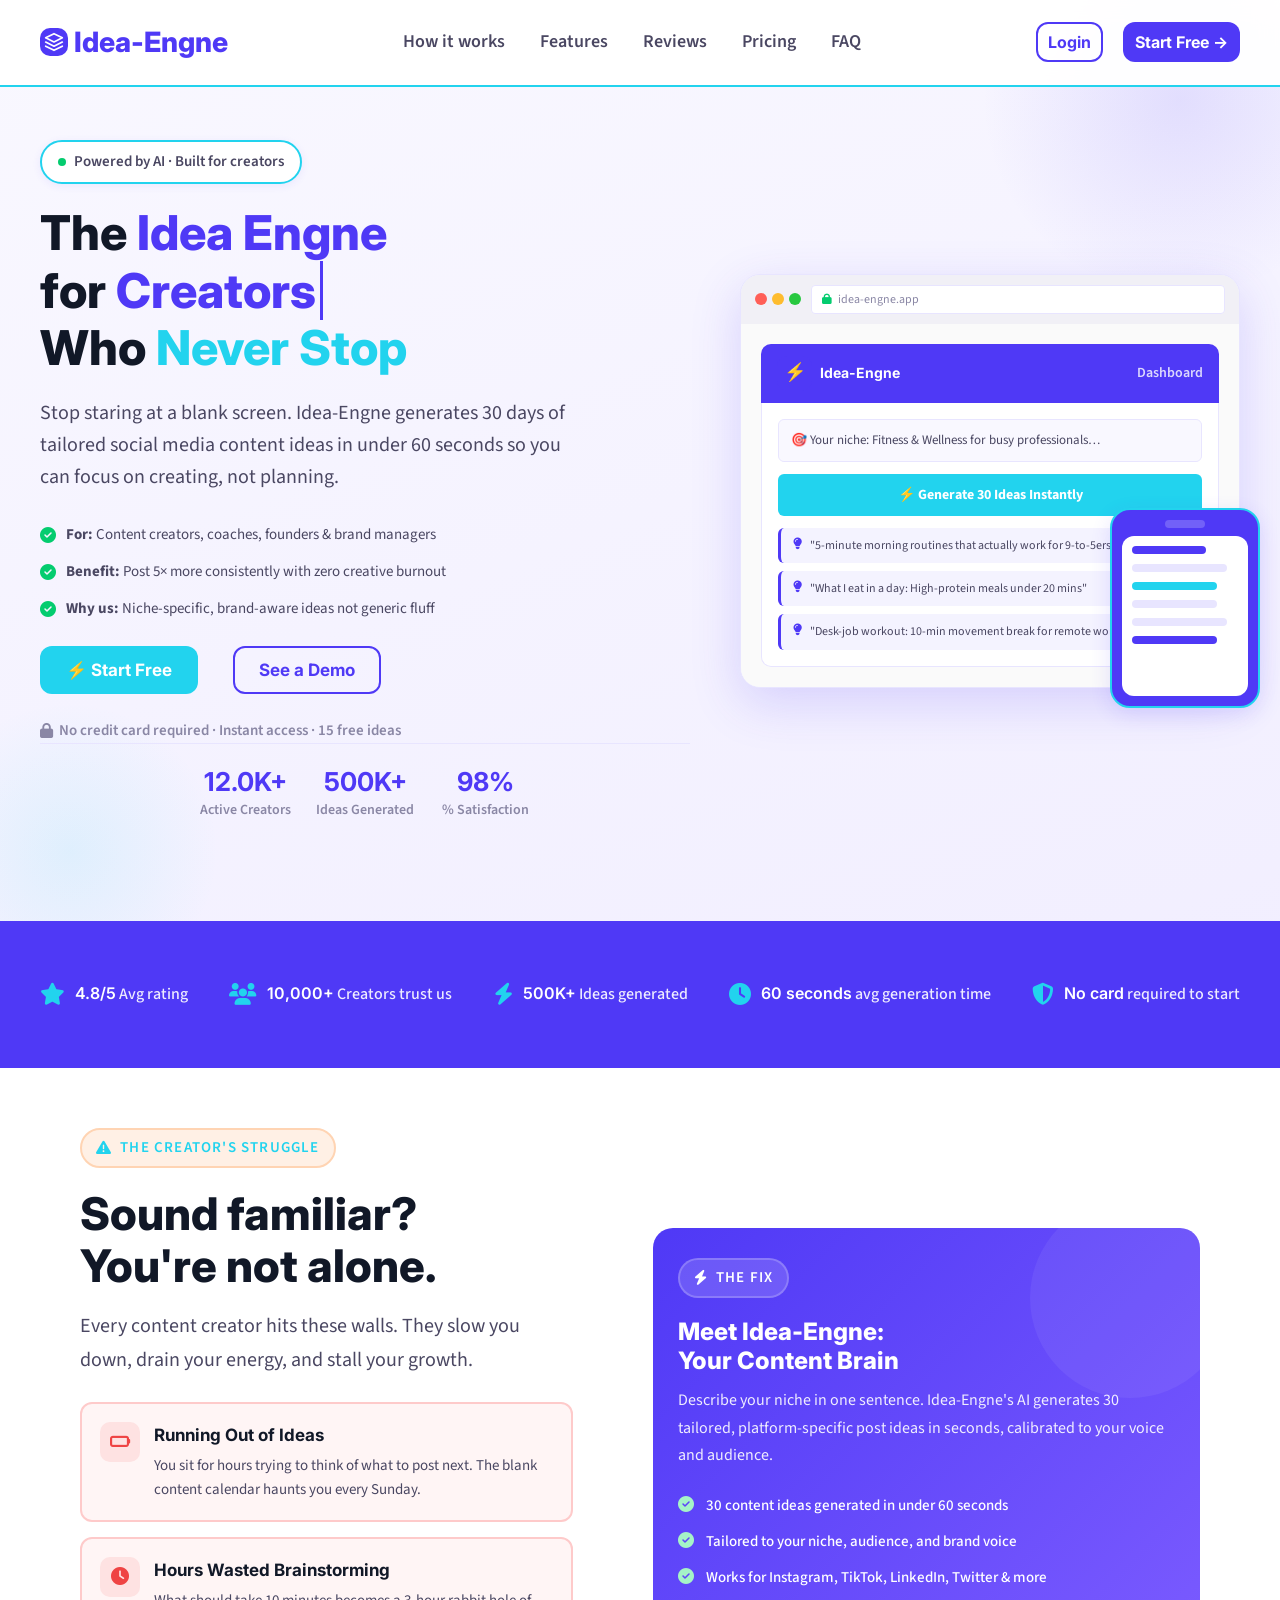
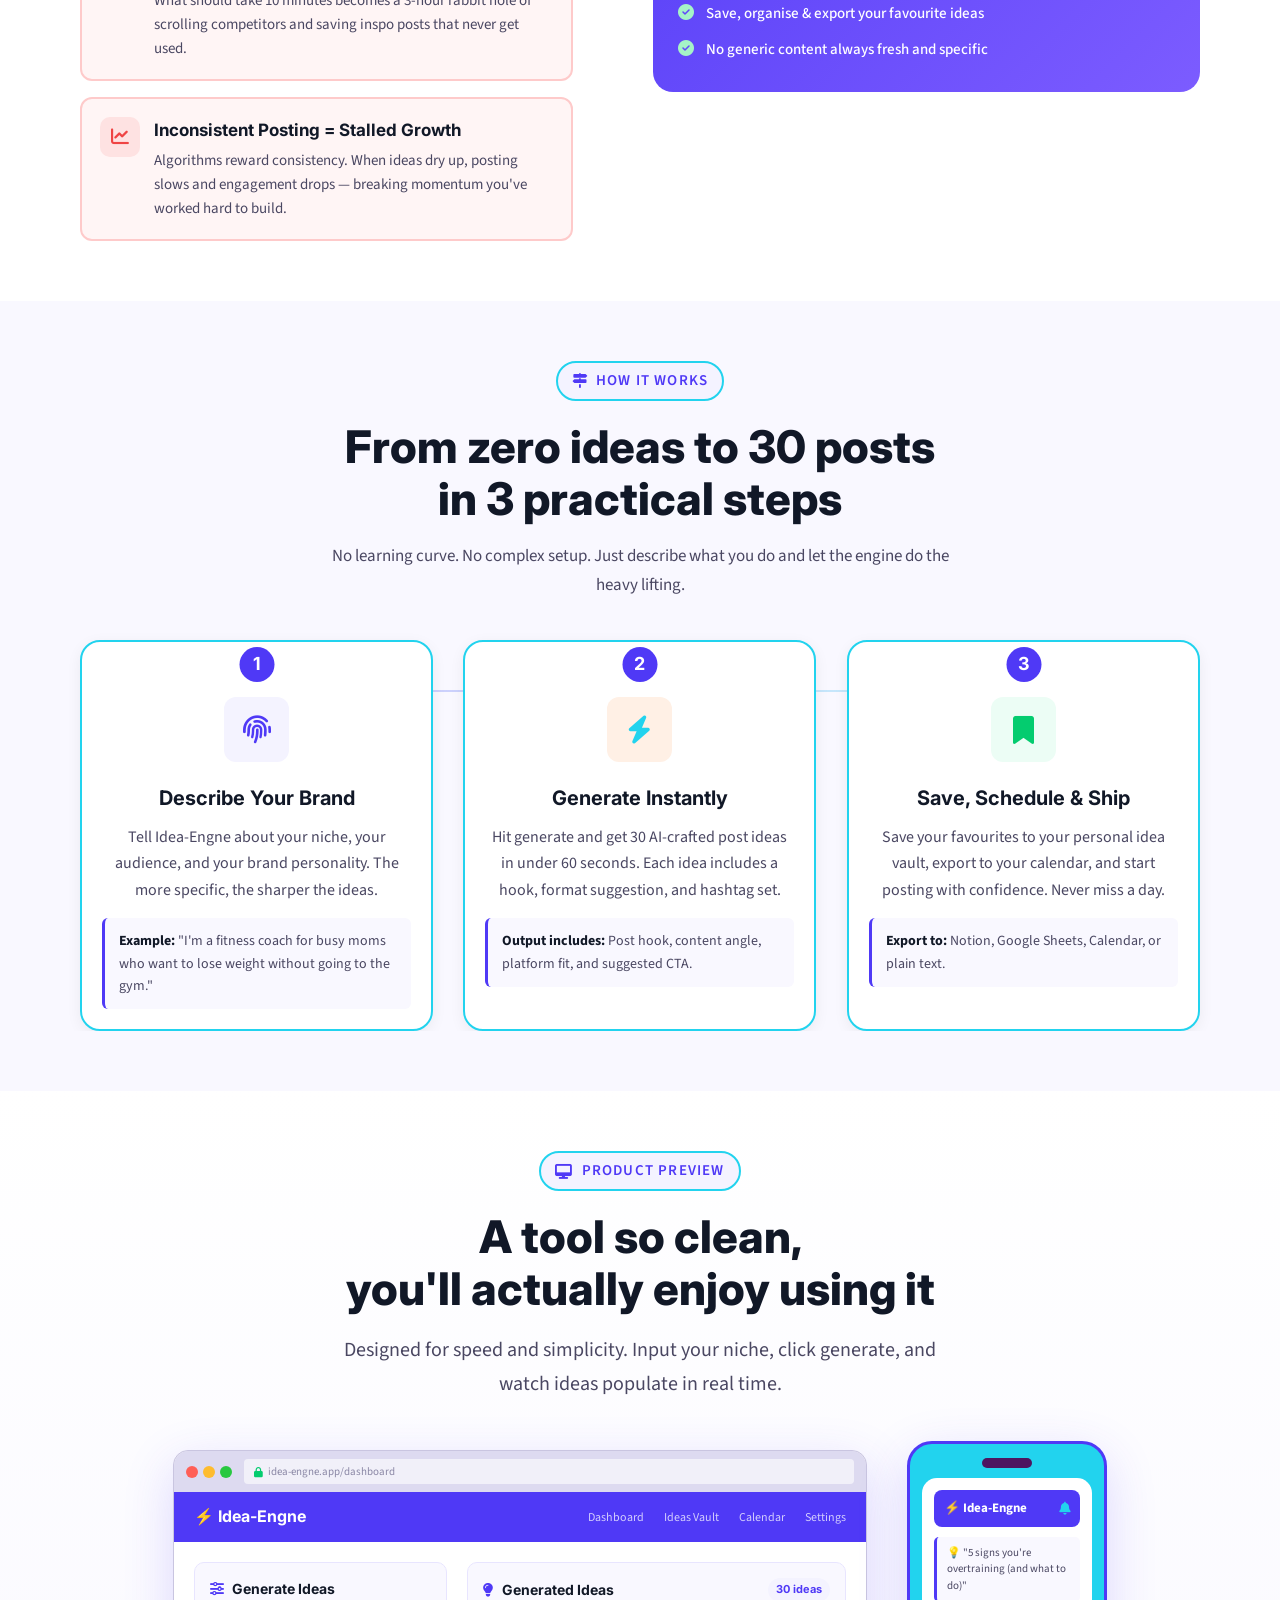
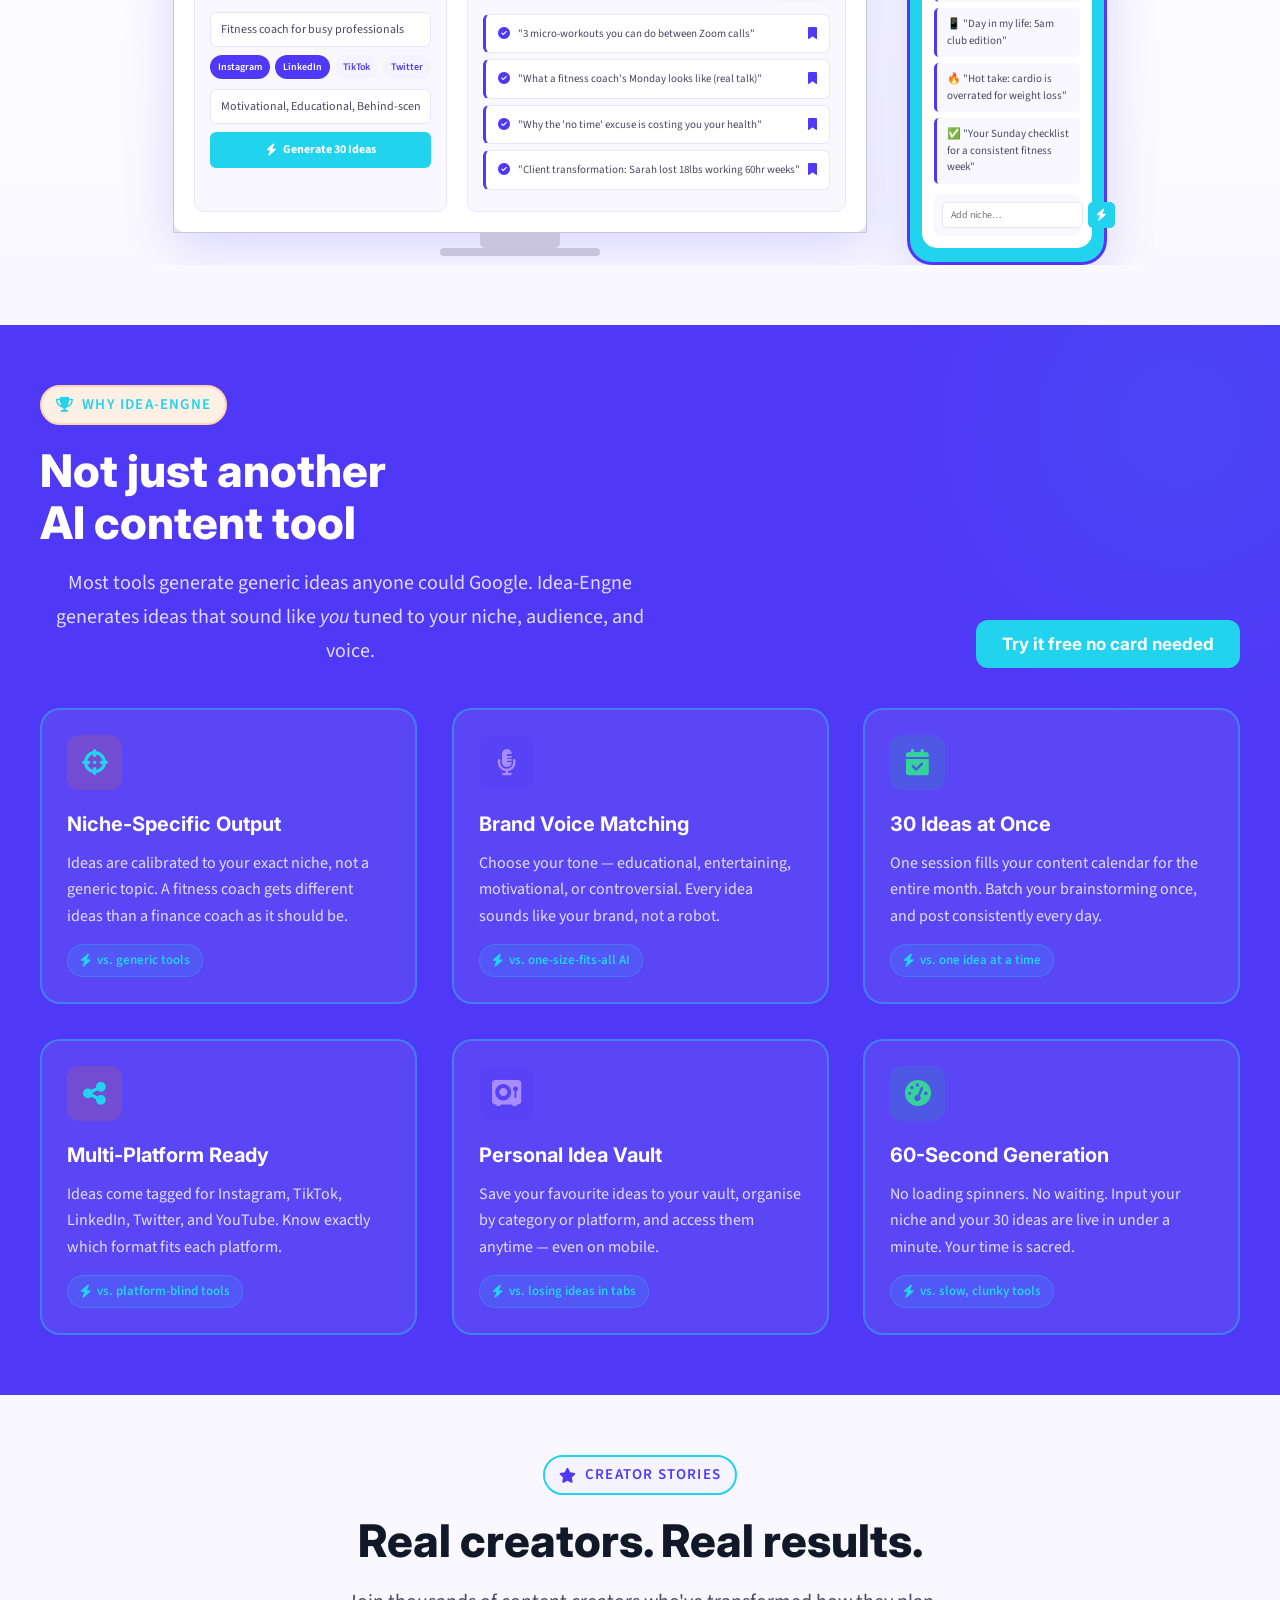
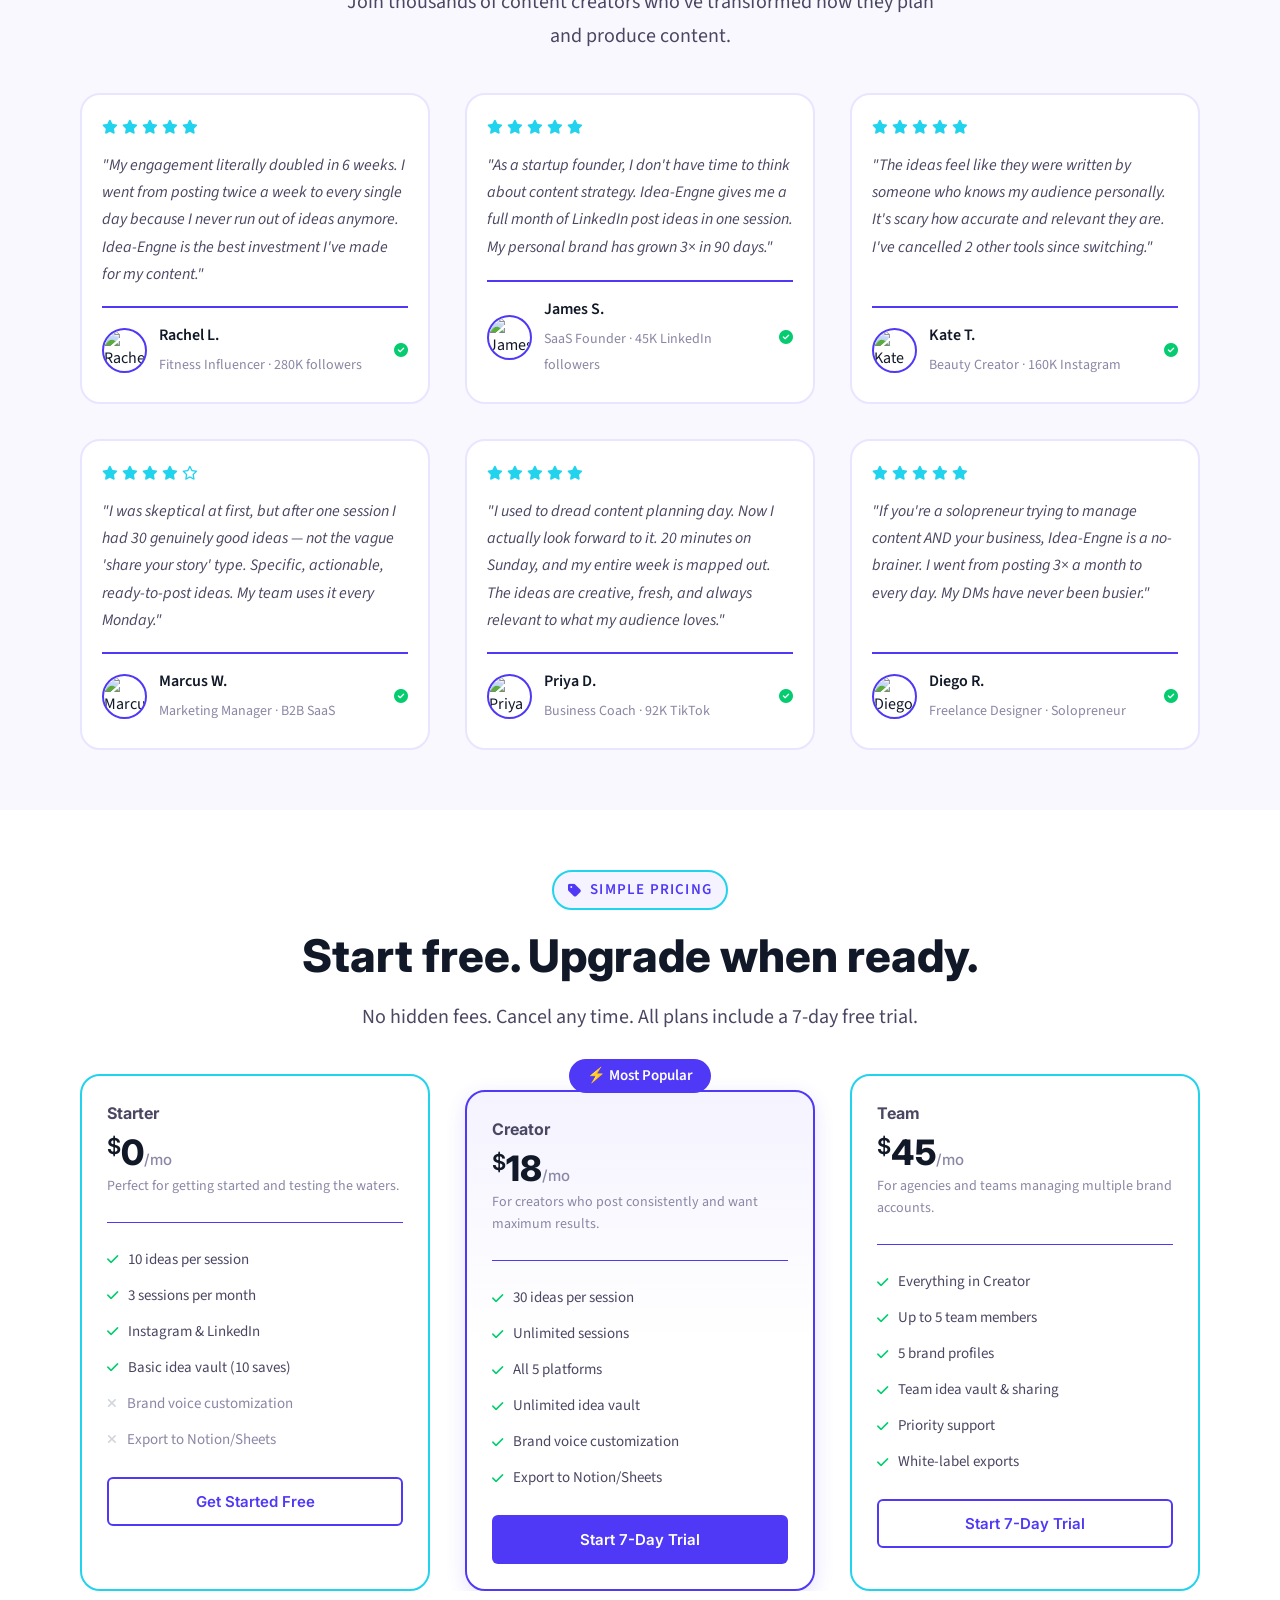
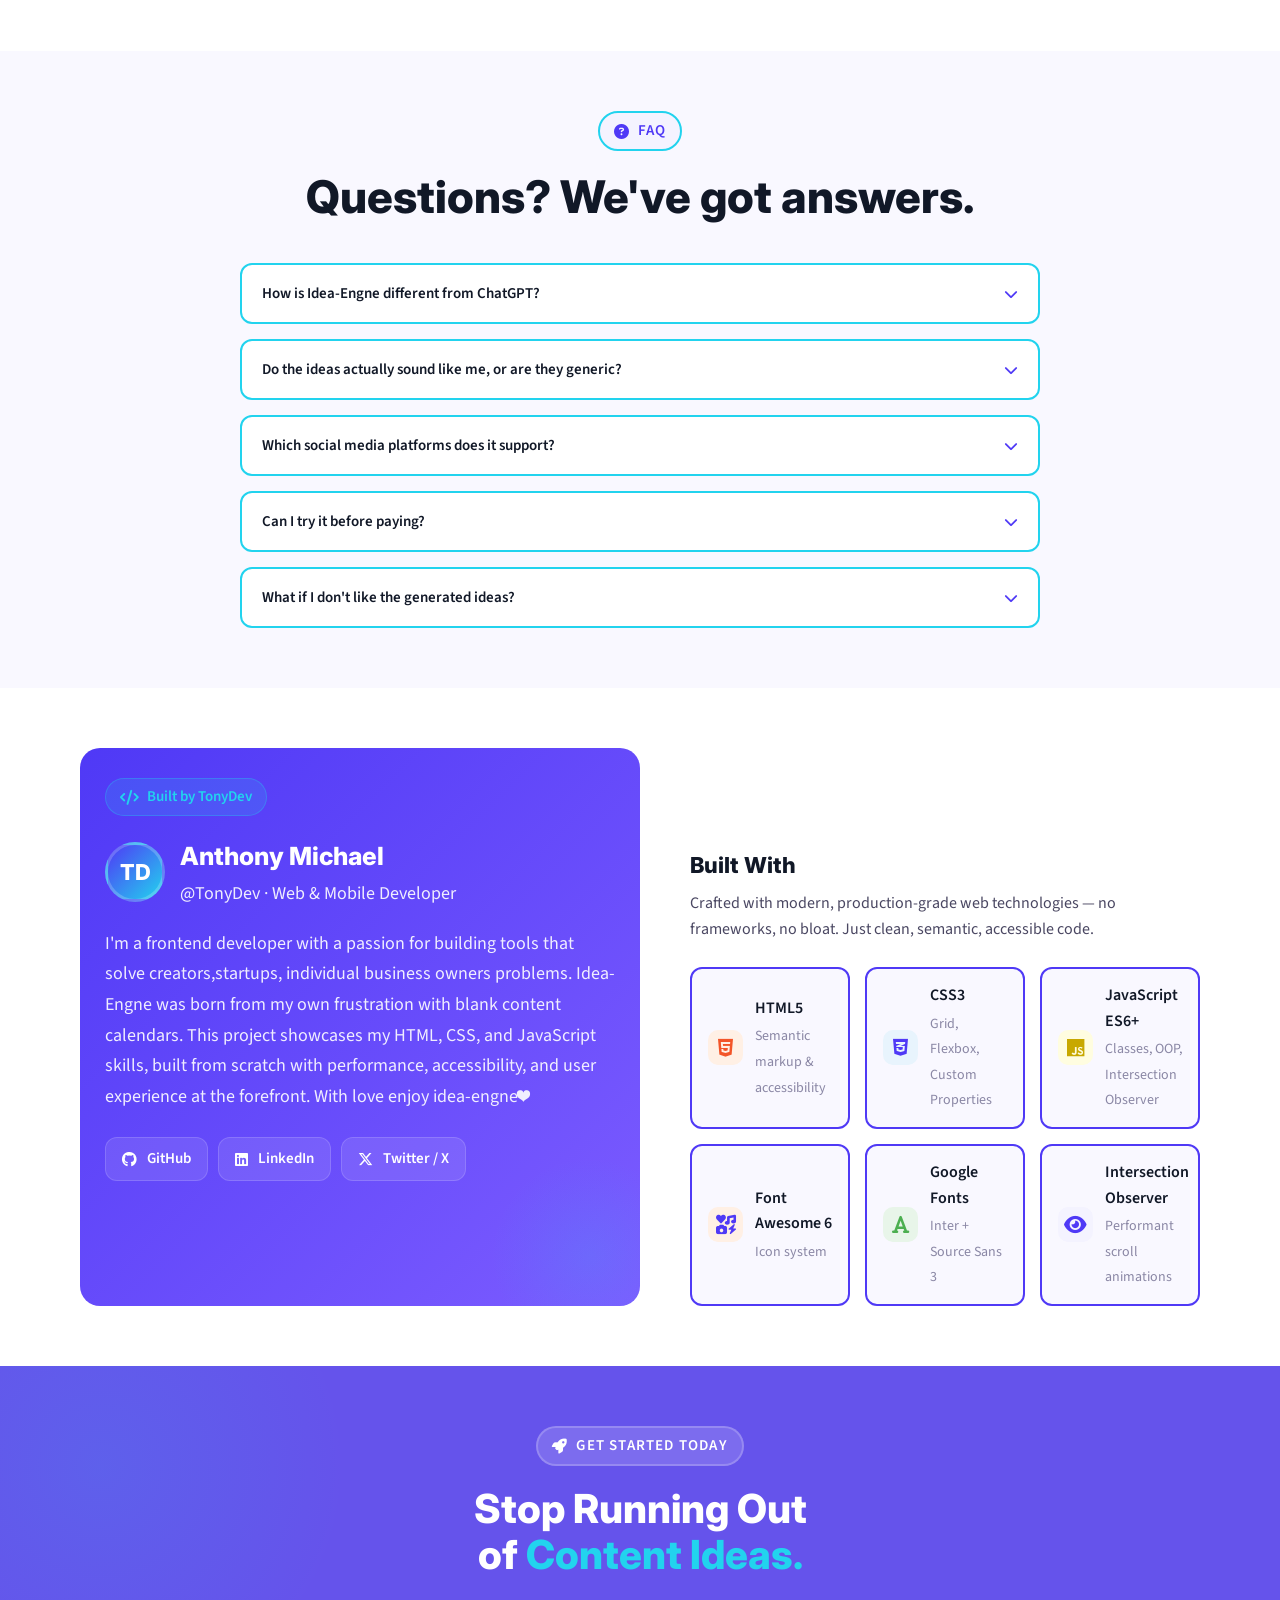
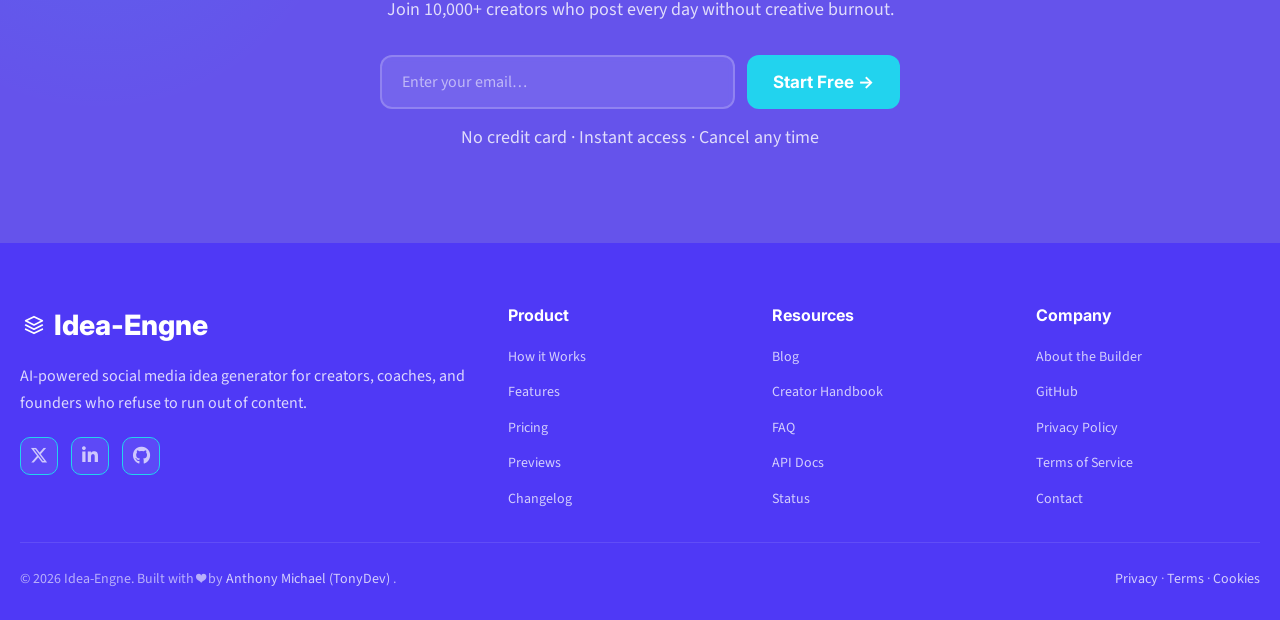
==== commit c857475d: "fix: API injection, FA icons, model upgrade, signup layout, mobile menu" ====
--- a/index.html
+++ b/index.html
@@ -63,9 +63,6 @@
 
     <!-- Mobile Menu Sidebar -->
     <div class="mobile-menu" id="mobileMenu" role="dialog" aria-label="Mobile navigation">
-      <button class="mobile-menu-close" type="button" aria-label="Close navigation menu">
-        <i class="fas fa-times" aria-hidden="true"></i>
-      </button>
       <nav aria-label="Mobile navigation links">
         <ul class="mobile-nav-links">
           <li><a href="#how-it-works"><i class="fas fa-map-signs" aria-hidden="true"></i> How it works</a></li>
@@ -97,14 +94,14 @@
         </div>
 
         <h1 class="hero-title" id="hero-heading">
-          The <span class="line-accent">Idea Engine</span><br>
+          The <span class="line-accent">Idea Engne</span><br>
           for <span class="typing-target line-accent" id="typing-hero" aria-live="polite">Creators</span><br>
           Who <span class="line-orange">Never Stop</span>
         </h1>
 
         <p class="hero-desc">
           Stop staring at a blank screen. Idea-Engne generates 30 days of tailored
-          social media content ideas in under 60 seconds — so you can focus on
+          social media content ideas in under 60 seconds so you can focus on
           creating, not planning.
         </p>
 
@@ -119,7 +116,7 @@
           </div>
           <div class="value-prop">
             <i class="fas fa-check-circle" aria-hidden="true"></i>
-            <span><strong>Why us:</strong> Niche-specific, brand-aware ideas — not generic fluff</span>
+            <span><strong>Why us:</strong> Niche-specific, brand-aware ideas not generic fluff</span>
           </div>
         </div>
 
@@ -290,7 +287,7 @@
           <h3>Meet Idea-Engne:<br>Your Content Brain</h3>
           <p>
             Describe your niche in one sentence. Idea-Engne's AI generates 30 tailored,
-            platform-specific post ideas in seconds — calibrated to your voice and audience.
+            platform-specific post ideas in seconds, calibrated to your voice and audience.
           </p>
           <div class="solution-benefits">
             <div class="solution-benefit">
@@ -311,7 +308,7 @@
             </div>
             <div class="solution-benefit">
               <i class="fas fa-check-circle" aria-hidden="true"></i>
-              <span>No generic content — always fresh and specific</span>
+              <span>No generic content always fresh and specific</span>
             </div>
           </div>
         </div>
@@ -888,7 +885,7 @@
           </button>
           <div class="faq-answer" role="region">
             <div class="faq-answer-inner">
-              Absolutely. The Starter plan is completely free forever — 10 ideas per session,
+              Absolutely. The Starter plan is completely free forever  10 ideas per session,
               3 sessions per month, no credit card required. Paid plans include a 7-day free
               trial with full access, and you can cancel any time, no questions asked.
             </div>
@@ -1067,7 +1064,7 @@
             <li><a href="#how-it-works">How it Works</a></li>
             <li><a href="#features">Features</a></li>
             <li><a href="#pricing">Pricing</a></li>
-            <li><a href="#ui-preview">Preview</a></li>
+            <li><a href="#ui-preview">Previews</a></li>
             <li><a href="#">Changelog</a></li>
           </ul>
         </div>
--- a/index.css
+++ b/index.css
@@ -302,7 +302,7 @@
   right: 0;
   bottom: 0;
   width: 50vw;
-  height: 60vh;
+  height: 80vh;
   max-width: 30rem;
   background: var(--white);
   padding: 7rem 2rem 3rem;
@@ -407,7 +407,7 @@
   font-weight: 700;
 }
 
-.mobile-menu-close {
+/* .mobile-menu-close {
   position: absolute;
   top: 2rem;
   right: 2rem;
@@ -430,6 +430,10 @@
   background: var(--primary);
   color: var(--white);
   transform: rotate(90deg);
+} */
+
+.mobile-menu-close {
+  display: none;
 }
 
 .hamburger {
@@ -1177,21 +1181,22 @@
 .step-card {
   background: var(--white);
   border-radius: var(--radius-lg);
-  padding: 2.5rem 2rem;
+  padding: 2rem 2rem;
   border: 2px solid var(--accent);
   text-align: center;
+  position: relative;
   box-shadow: 0 0.4rem 1.5rem rgba(0, 0, 0, 0.06);
 }
 
 .step-number {
-  position: absolute;
+  position: relative;
   top: -1.5rem;
   left: 50%;
   transform: translateX(-50%);
   background: var(--primary);
   color: var(--white);
   font-family: var(--font-head);
-  font-size: 1.4rem;
+  font-size: 1.8rem;
   font-weight: 700;
   width: 3.5rem;
   height: 3.5rem;
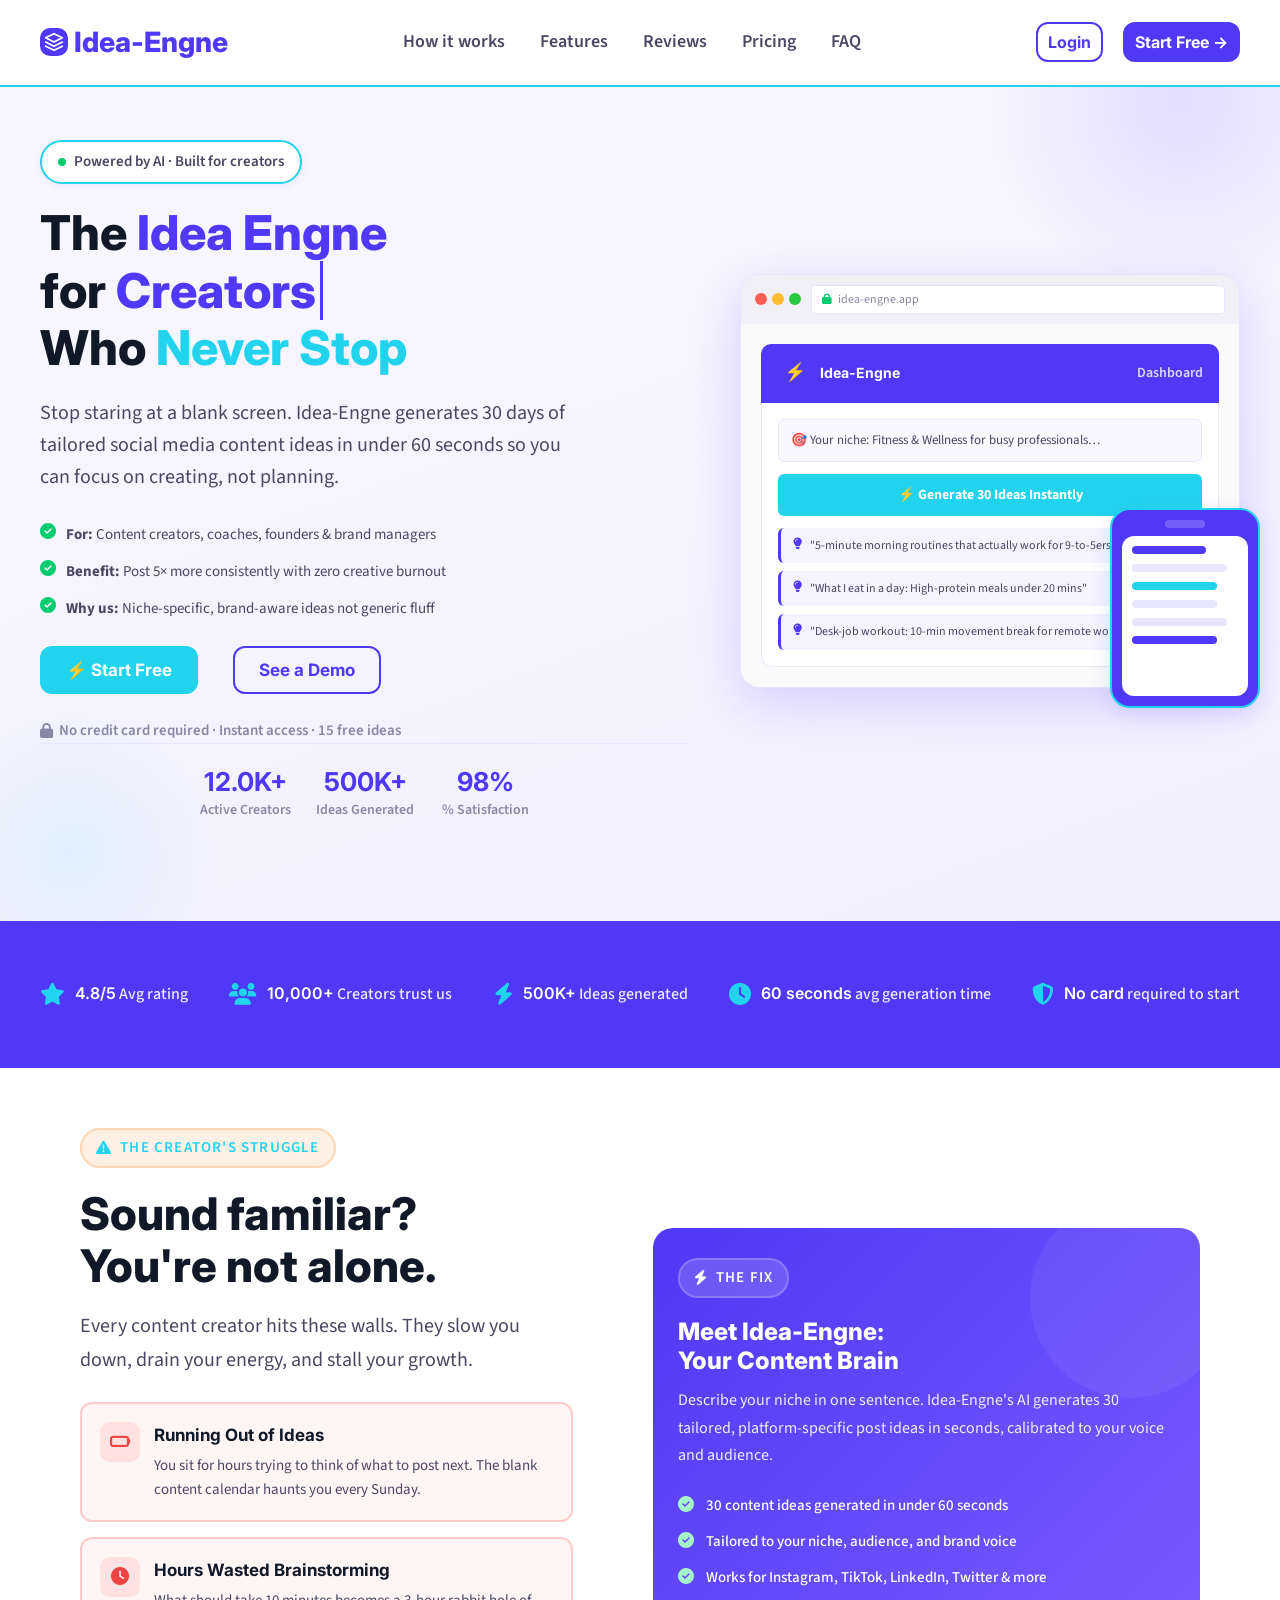
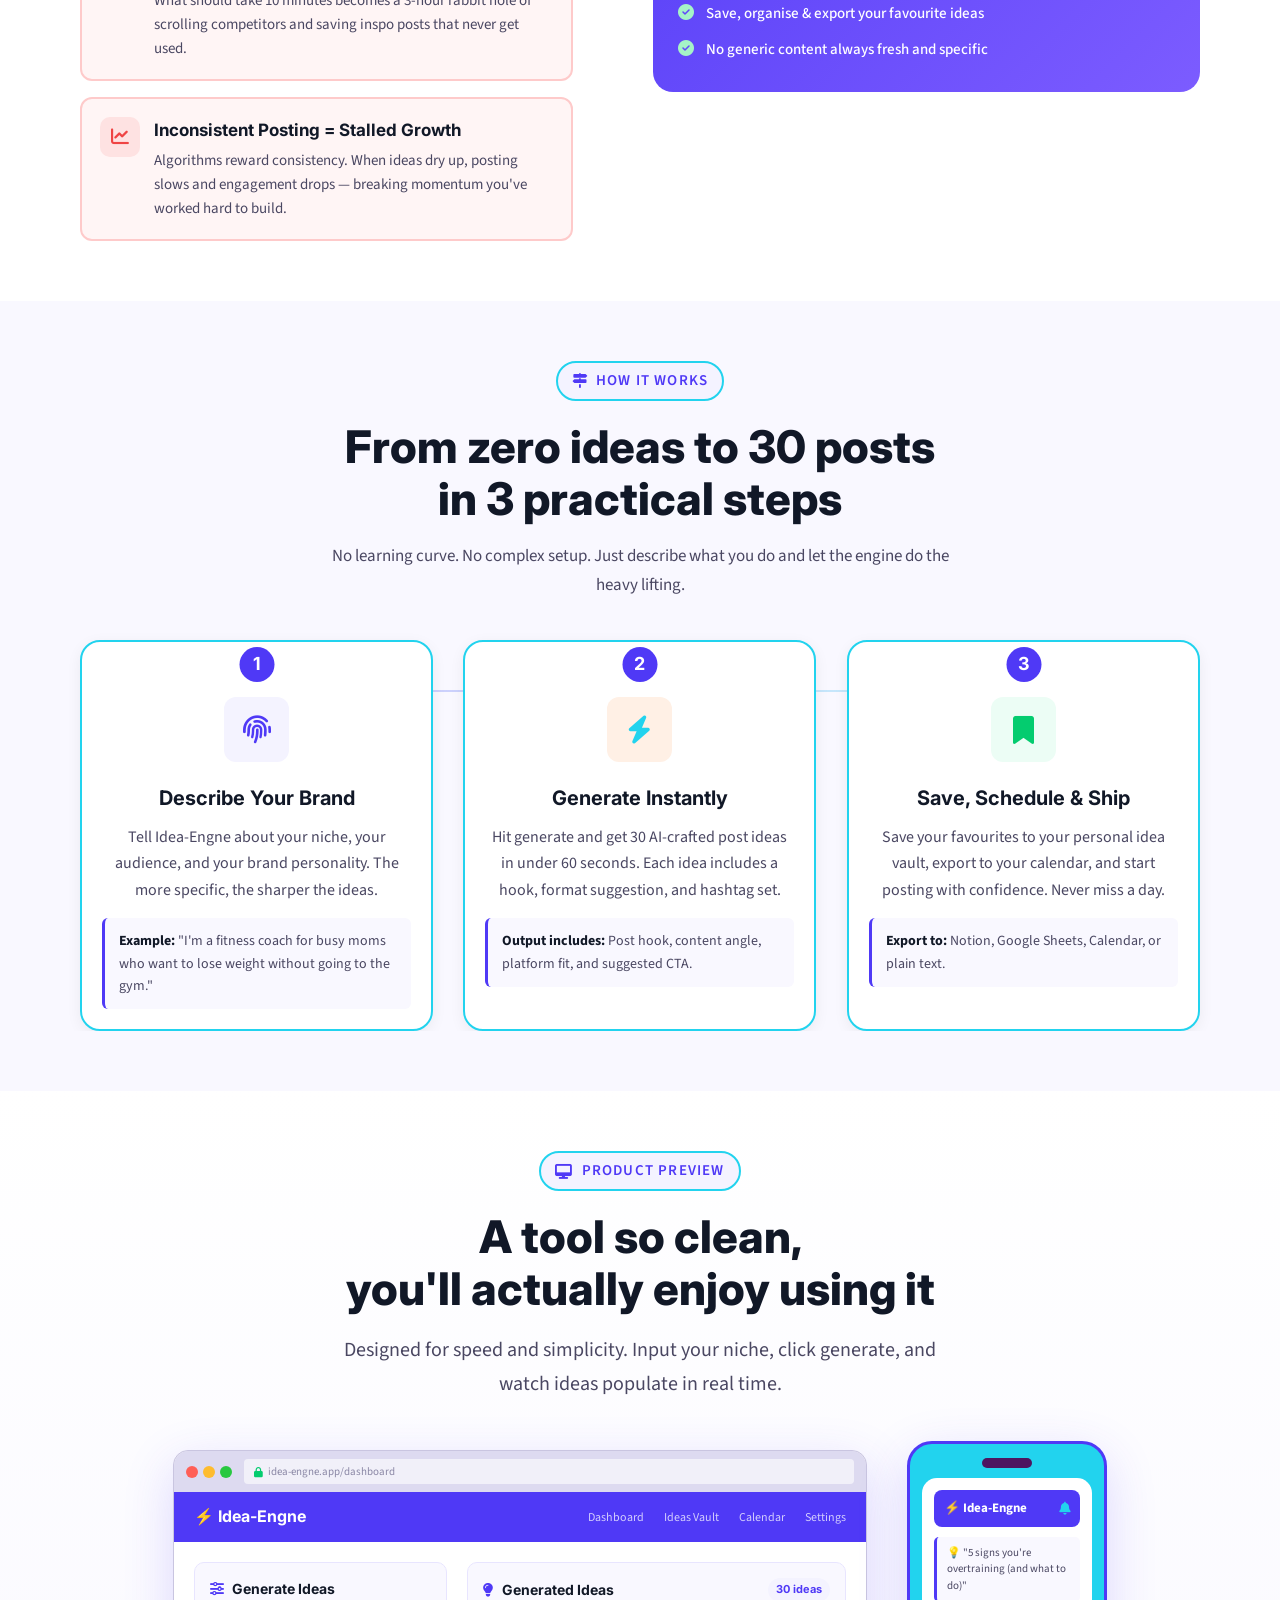
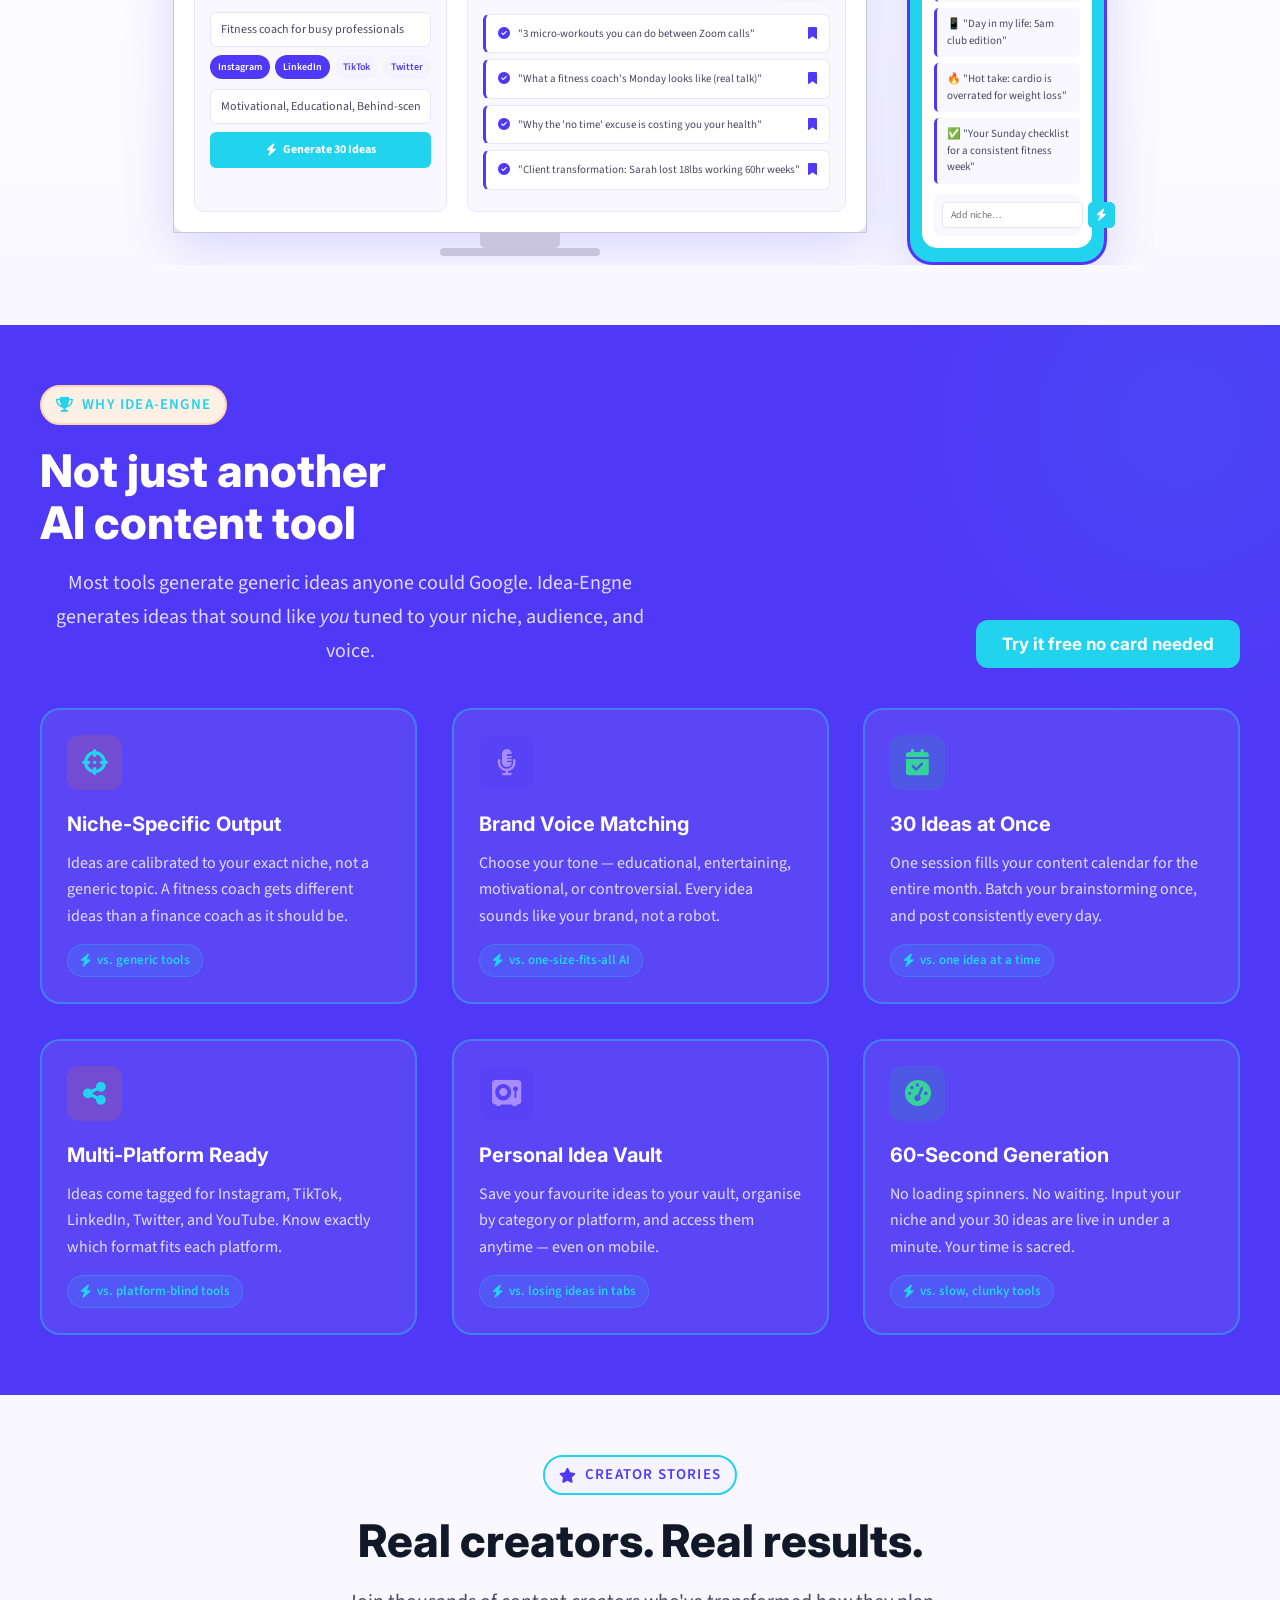
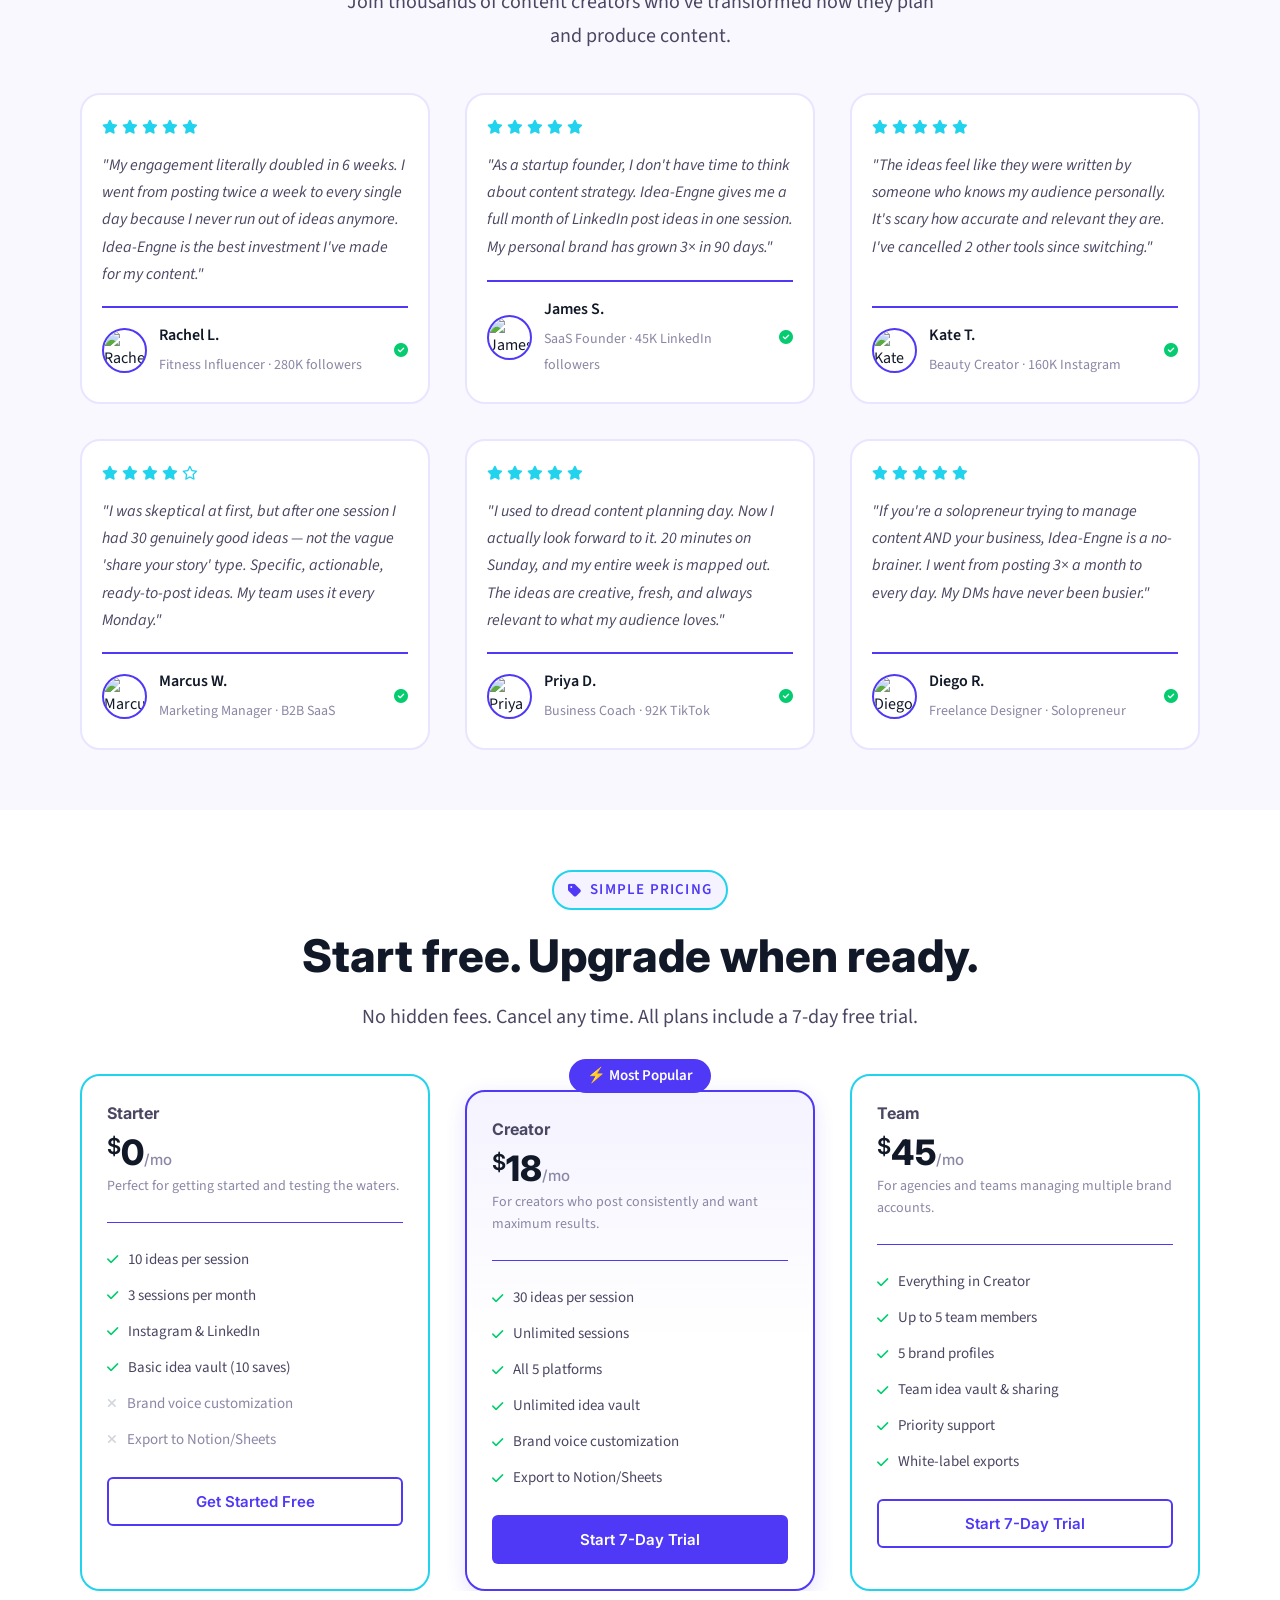
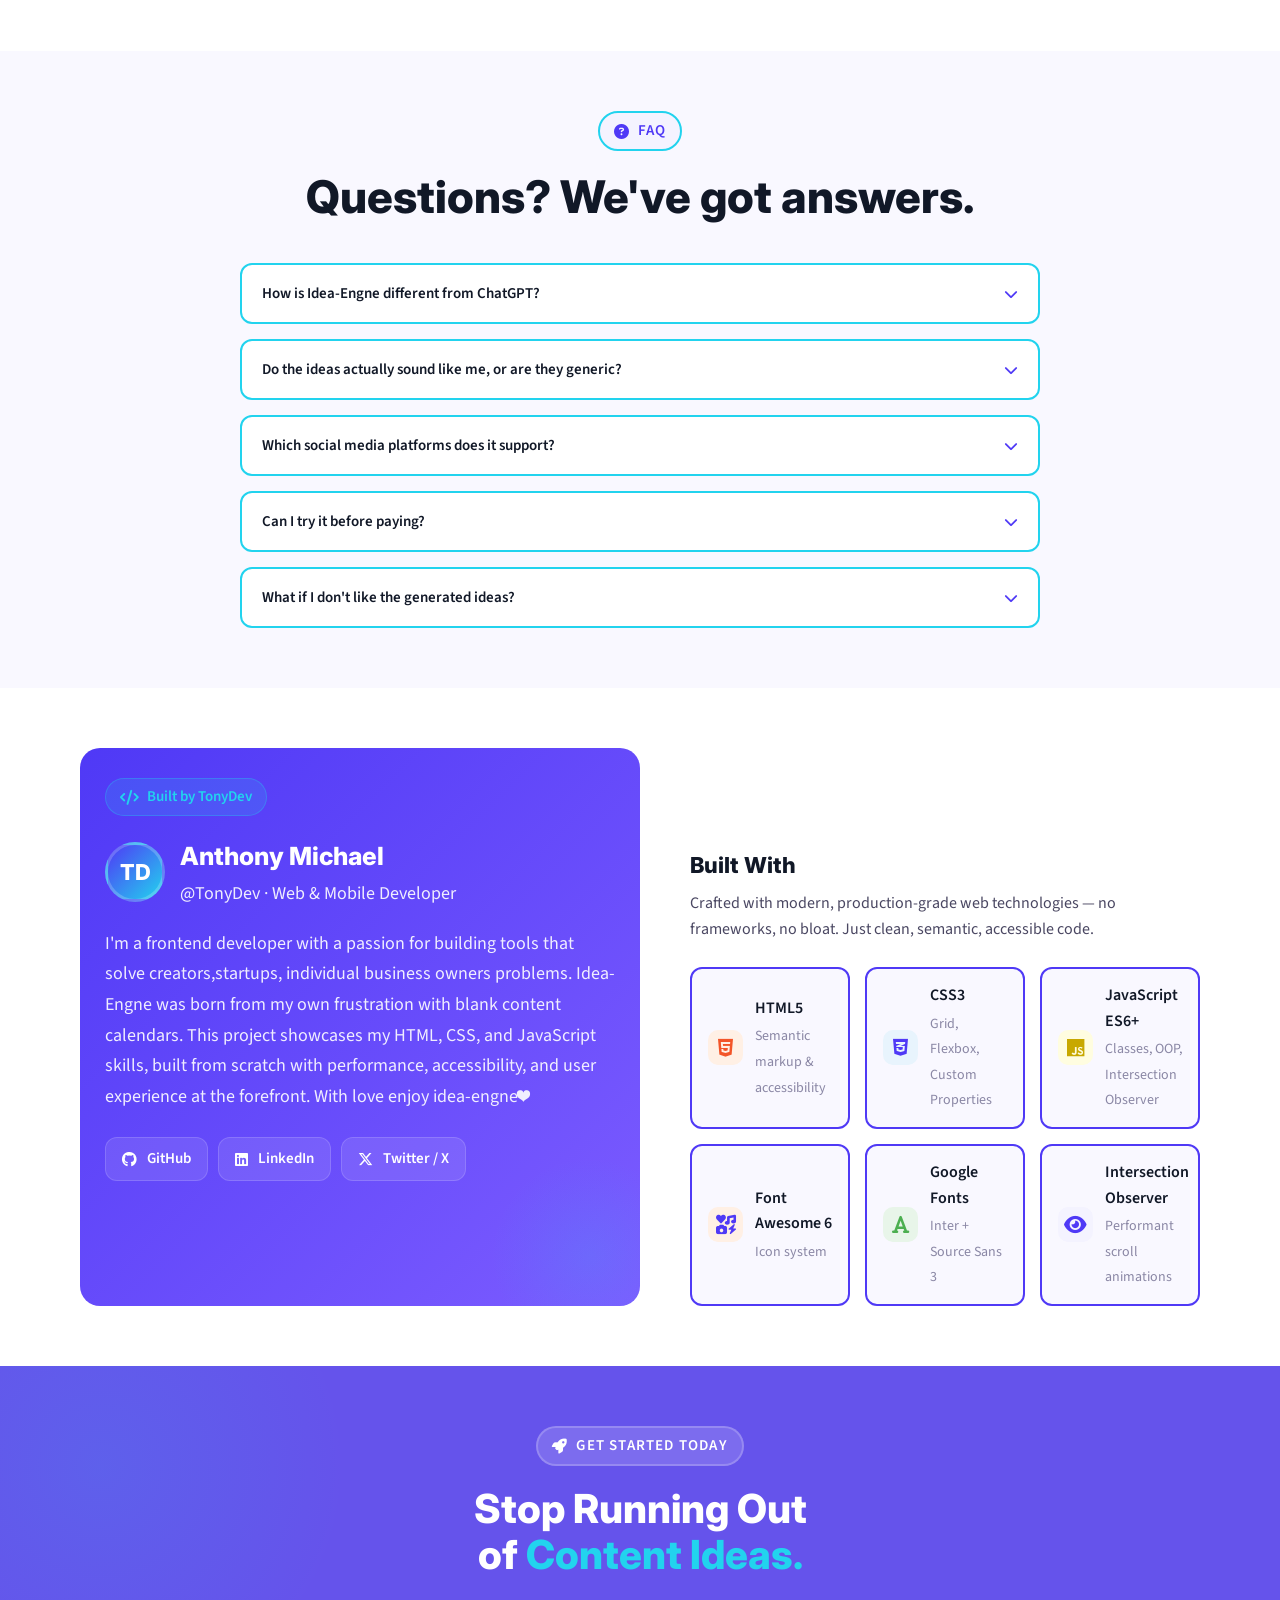
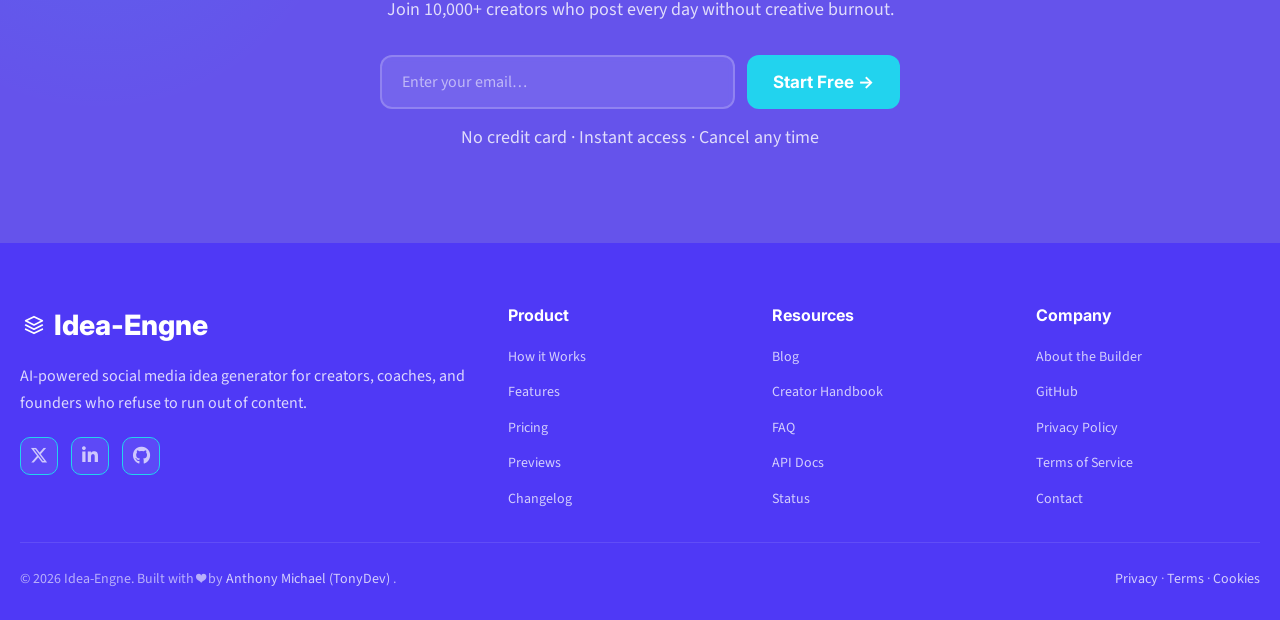
==== commit 4579b858: "fix: resolve generation bug, add modals, clean up backup file - Fix modal CSS class mismatches (moda" ====
--- a/index.html
+++ b/index.html
@@ -1168,13 +1168,16 @@
           <i class="fas fa-check"></i>
         </div>
         <h3>Welcome on-board! 🎉</h3>
-        <p>Check your email for your first 10 AI-generated content ideas.</p>
+        <p>Check your email for your first 15 AI-generated content ideas.</p>
         <button class="modal-submit" type="button" id="modalGotItBtn">Got it, let's go!</button>
       </div>
     </div>
   </div>
 
 
-  <script src="index.js"></script>
+<script src="https://cdn.jsdelivr.net/npm/@supabase/supabase-js@2"></script>
+<script src="supabase.js" type="module"></script>
+<script src="index.js" type="module"></script>
+
 </body>
 </html>
--- a/index.css
+++ b/index.css
@@ -744,20 +744,19 @@
   flex-direction: column;
   gap: 1.3rem;
   margin-top: 3rem;
-  align-items: center;
-  text-align: center;
+  align-items: flex-start; 
+  text-align: left; 
   margin-bottom: 1rem;
 }
 
 .value-prop {
   display: flex;
-  align-items: center;
+  align-items: flex-start; 
   gap: 1rem;
   font-size: 1.5rem;
   color: var(--text-mid);
-  justify-content: center;
-}
-
+  justify-content: flex-start; 
+}
 .value-prop i {
   color: var(--success);
   font-size: 1.6rem;
@@ -791,7 +790,8 @@
 .hero-stats {
   display: flex;
   flex-wrap: wrap;
-  justify-content: center;
+  justify-content: flex-start;
+  align-items: center;
   gap: 2rem;
   padding-top: 2.5rem;
   border-top: 1px solid var(--border);
@@ -800,6 +800,7 @@
 .stat-item {
   display: flex;
   flex-direction: column;
+  justify-content: flex-start;
   align-items: center;
   gap: 0.4rem;
   min-width: 10rem;
